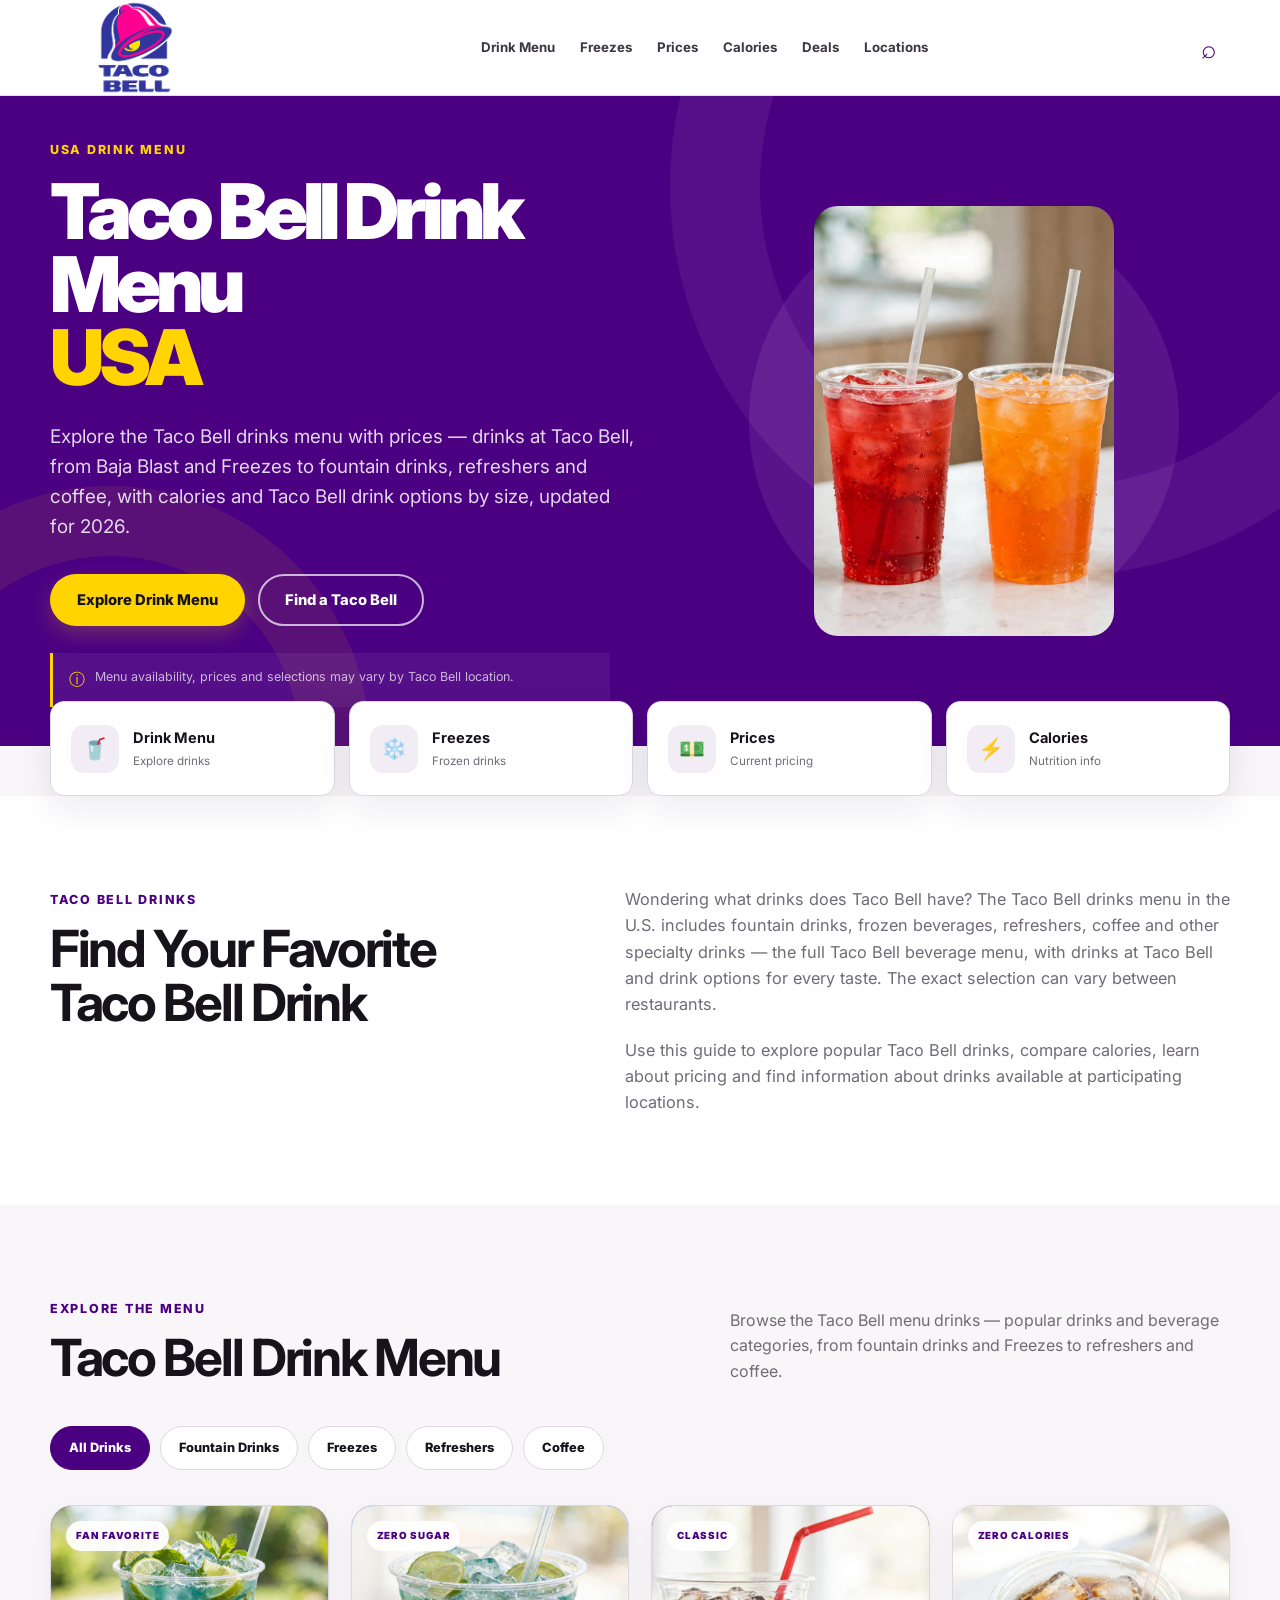
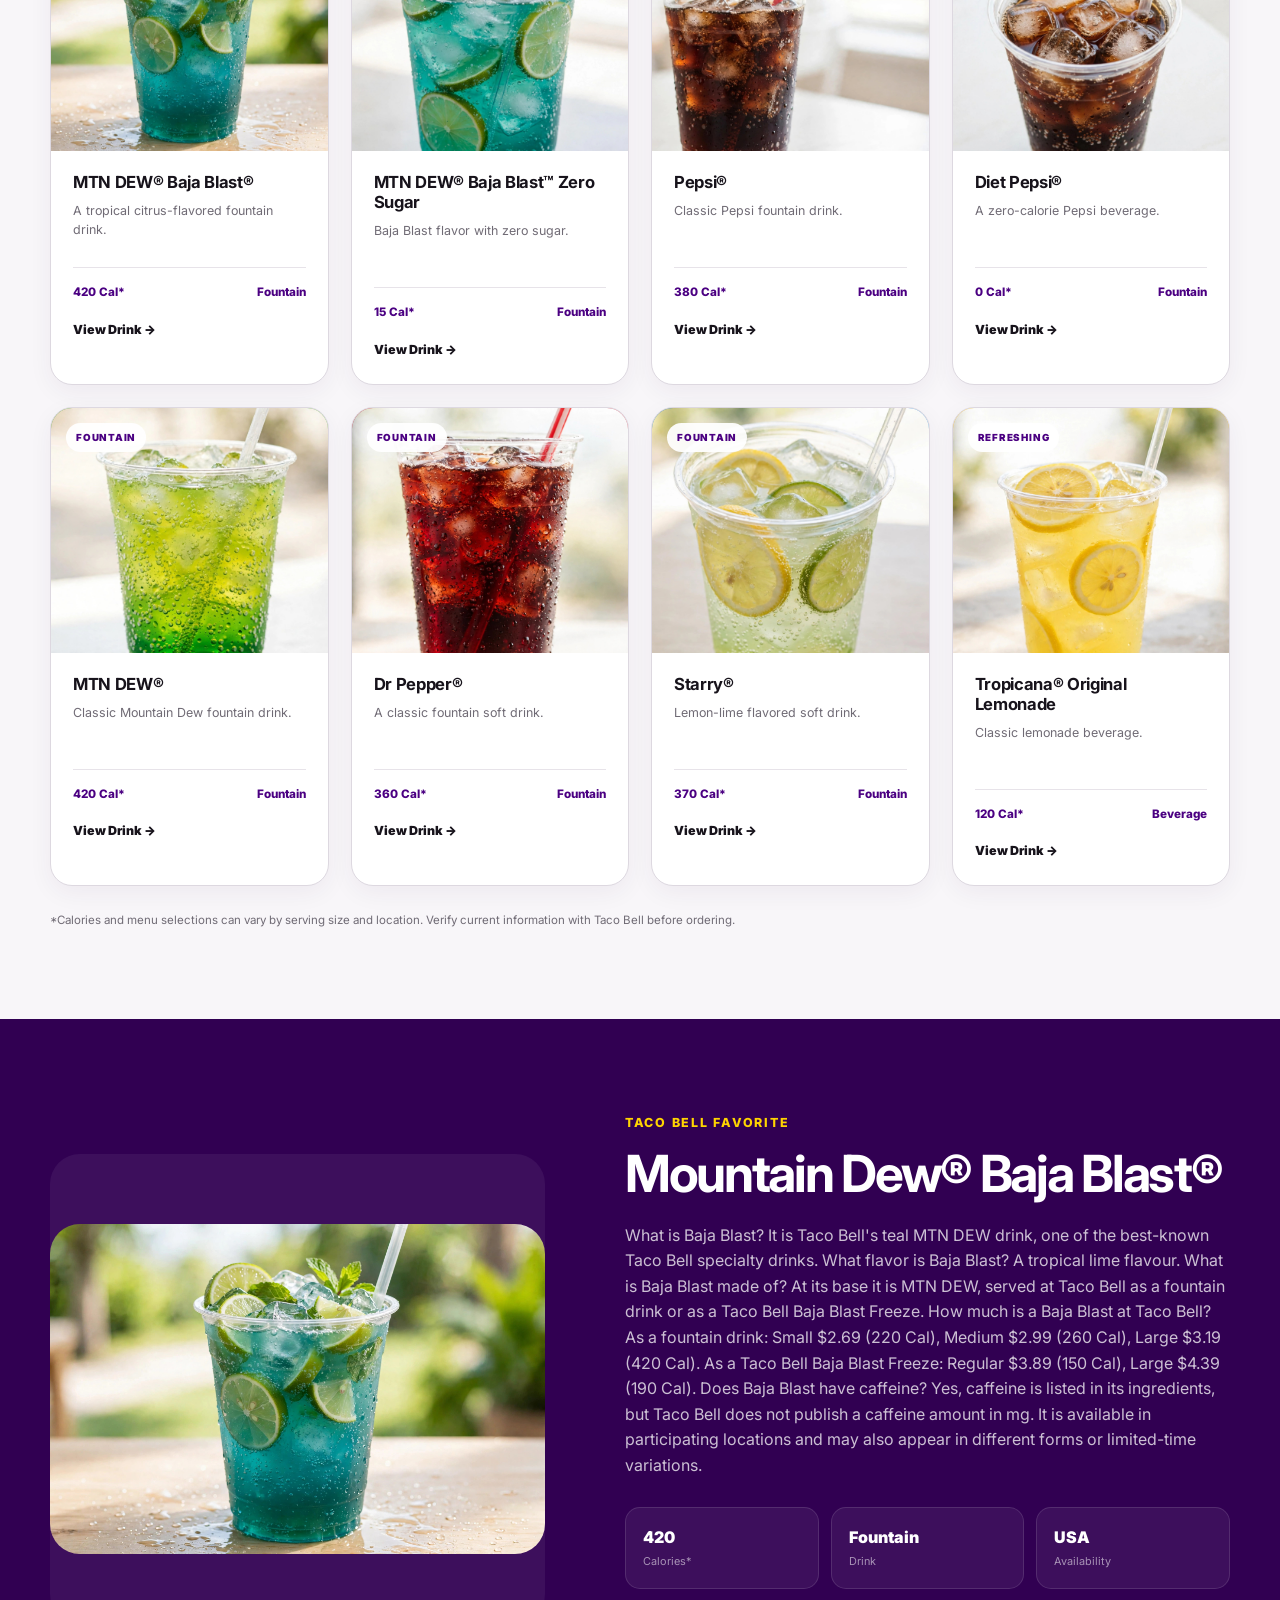
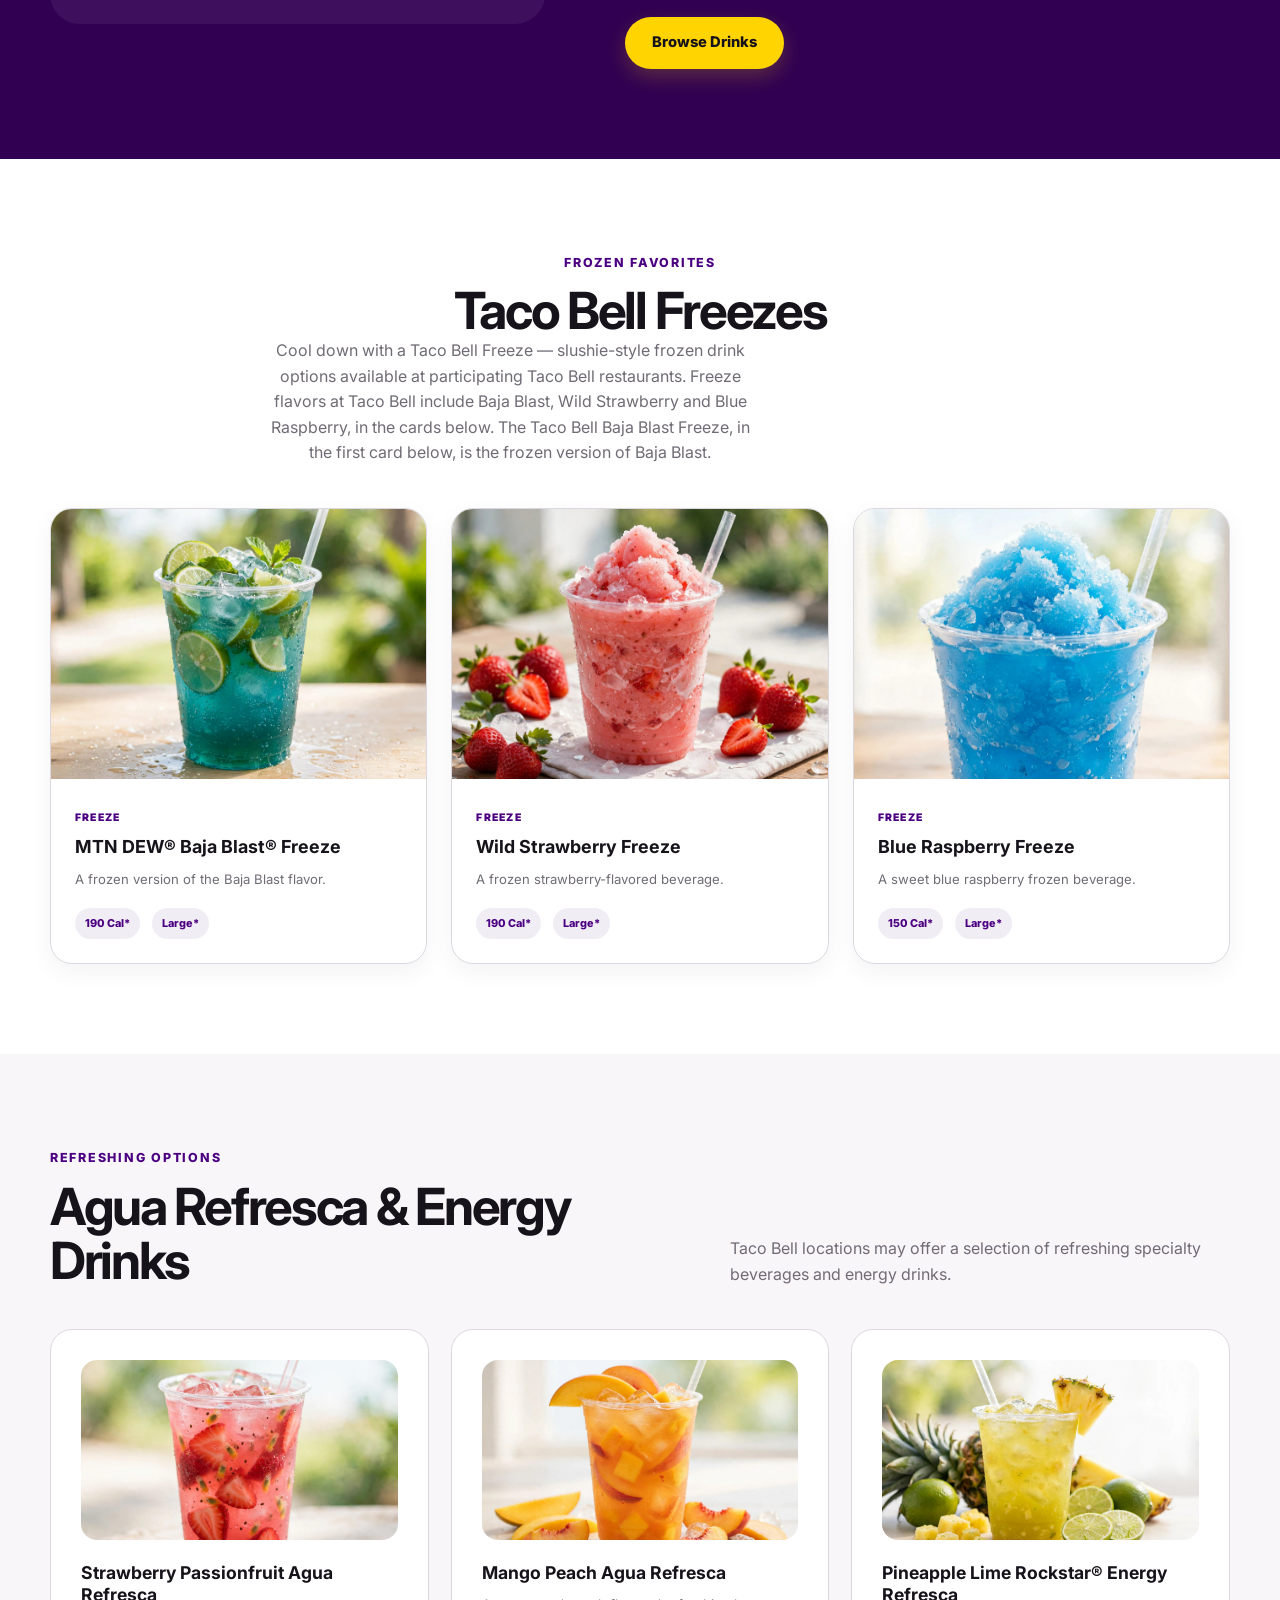
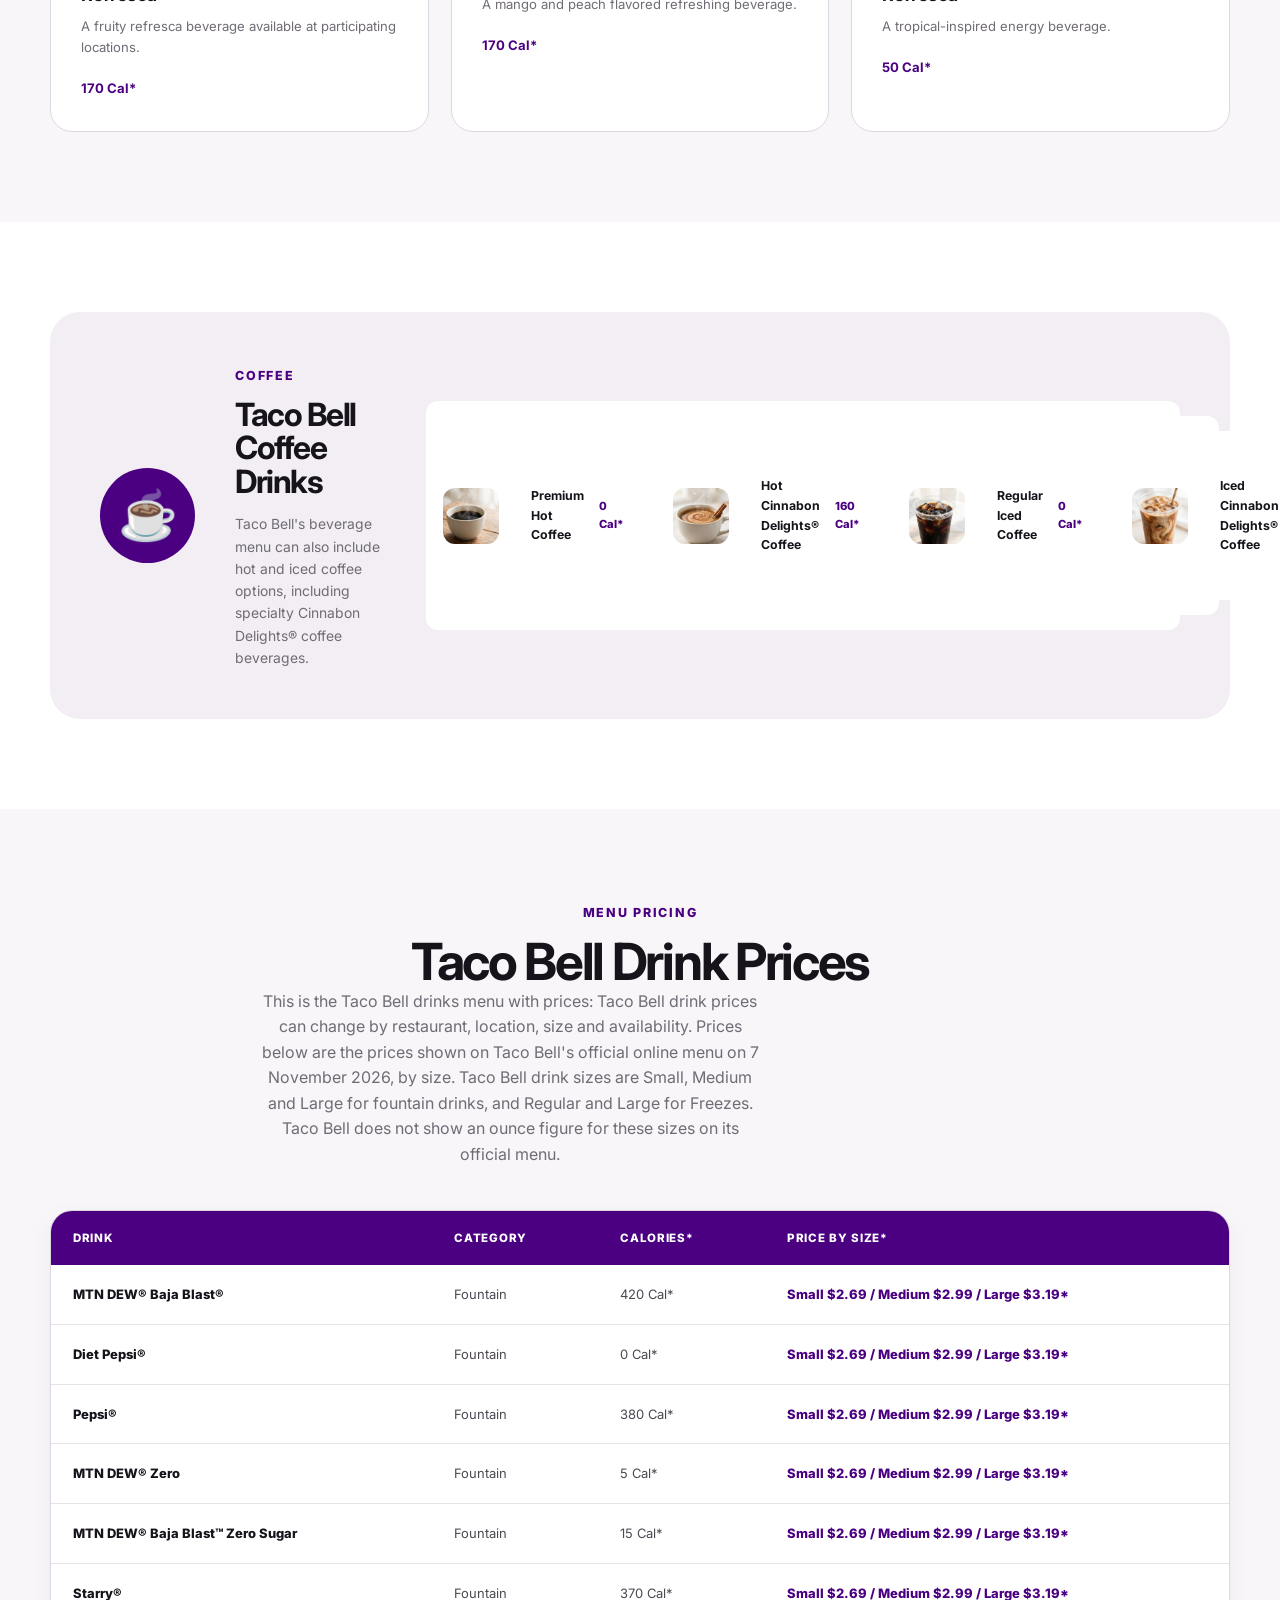
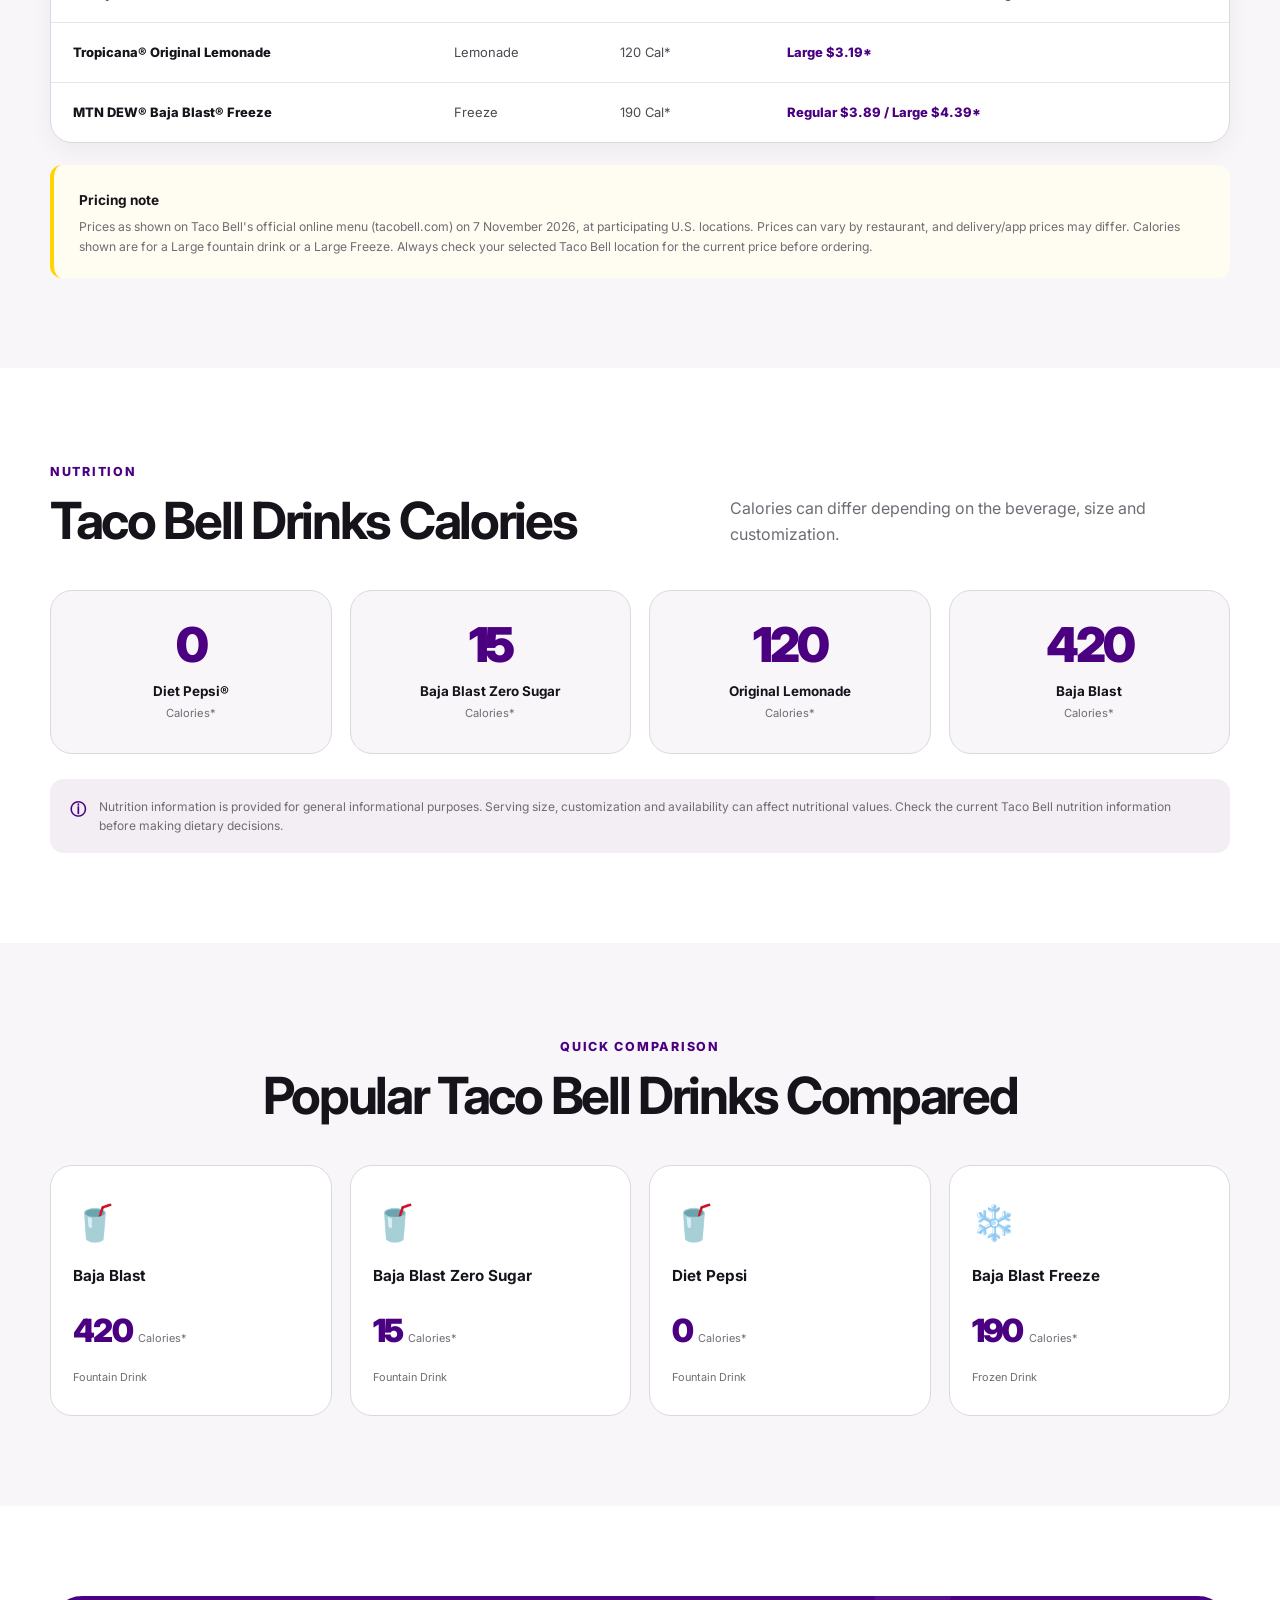
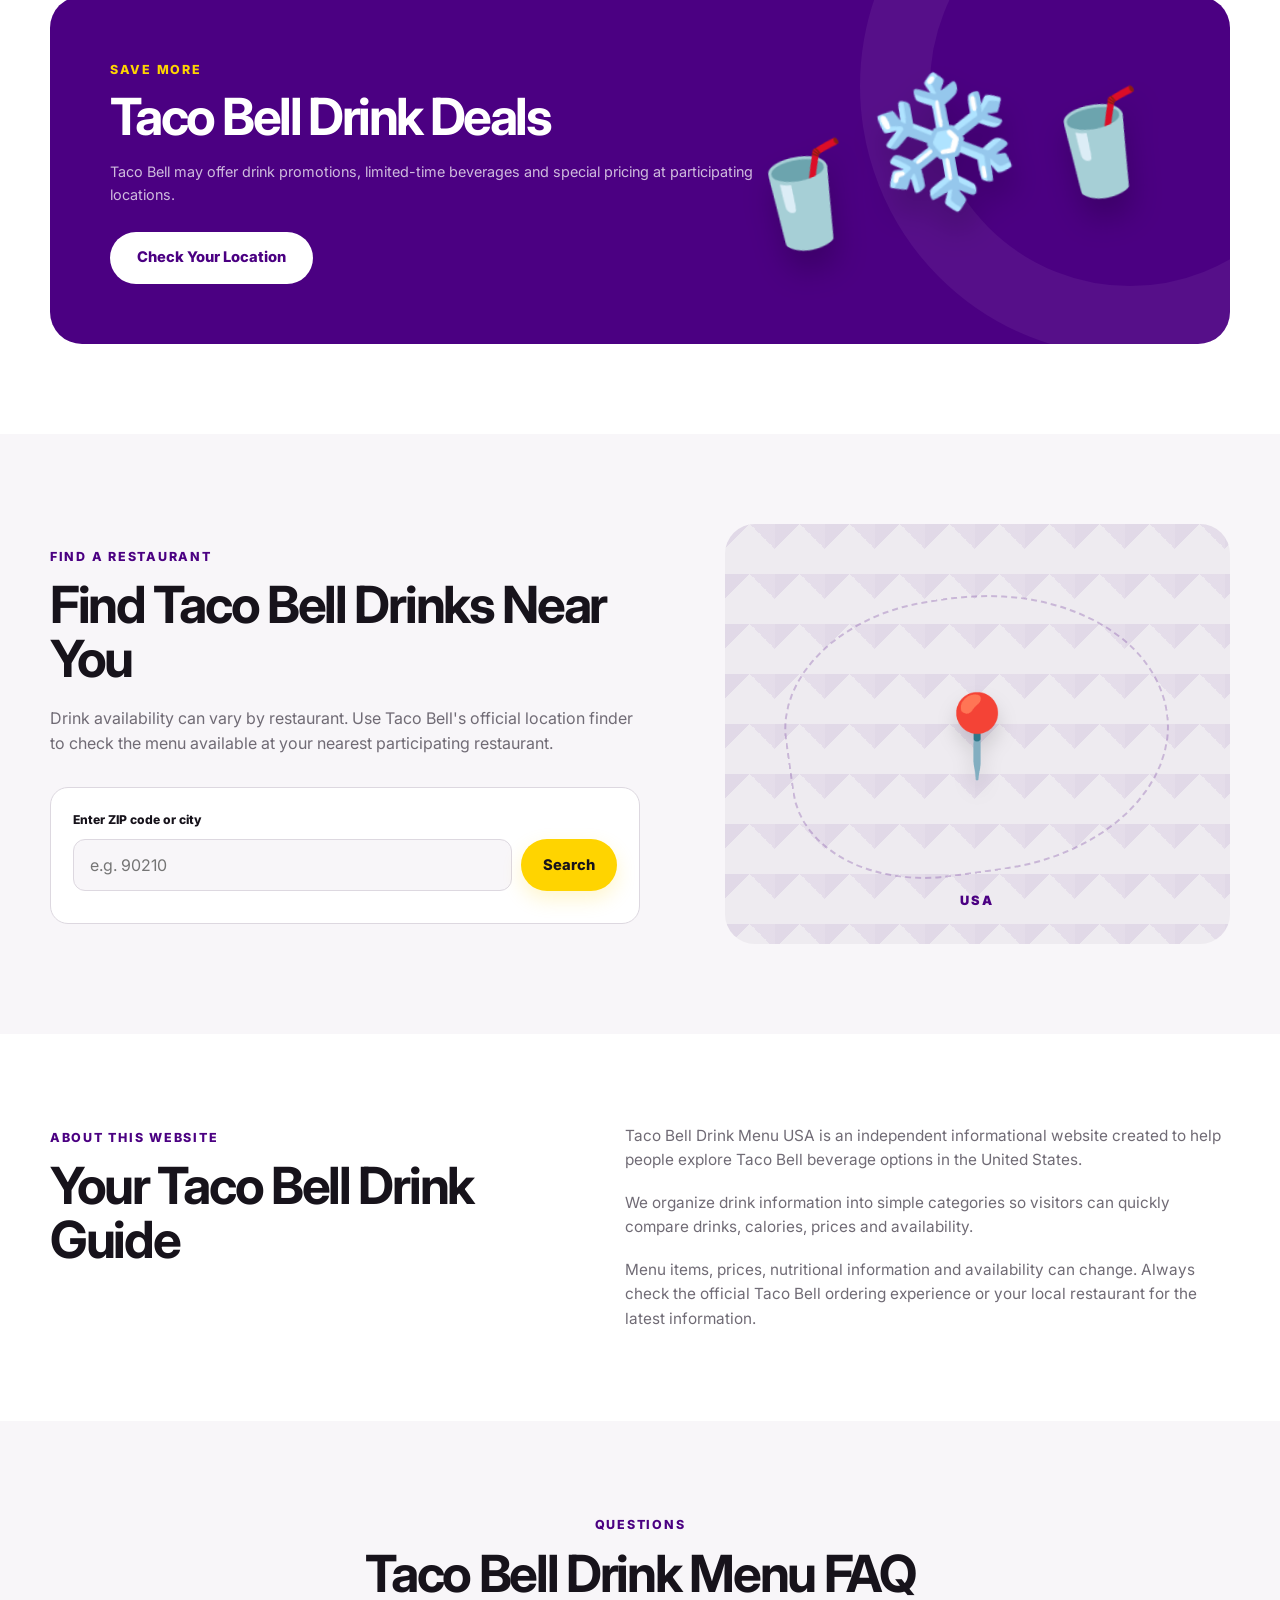
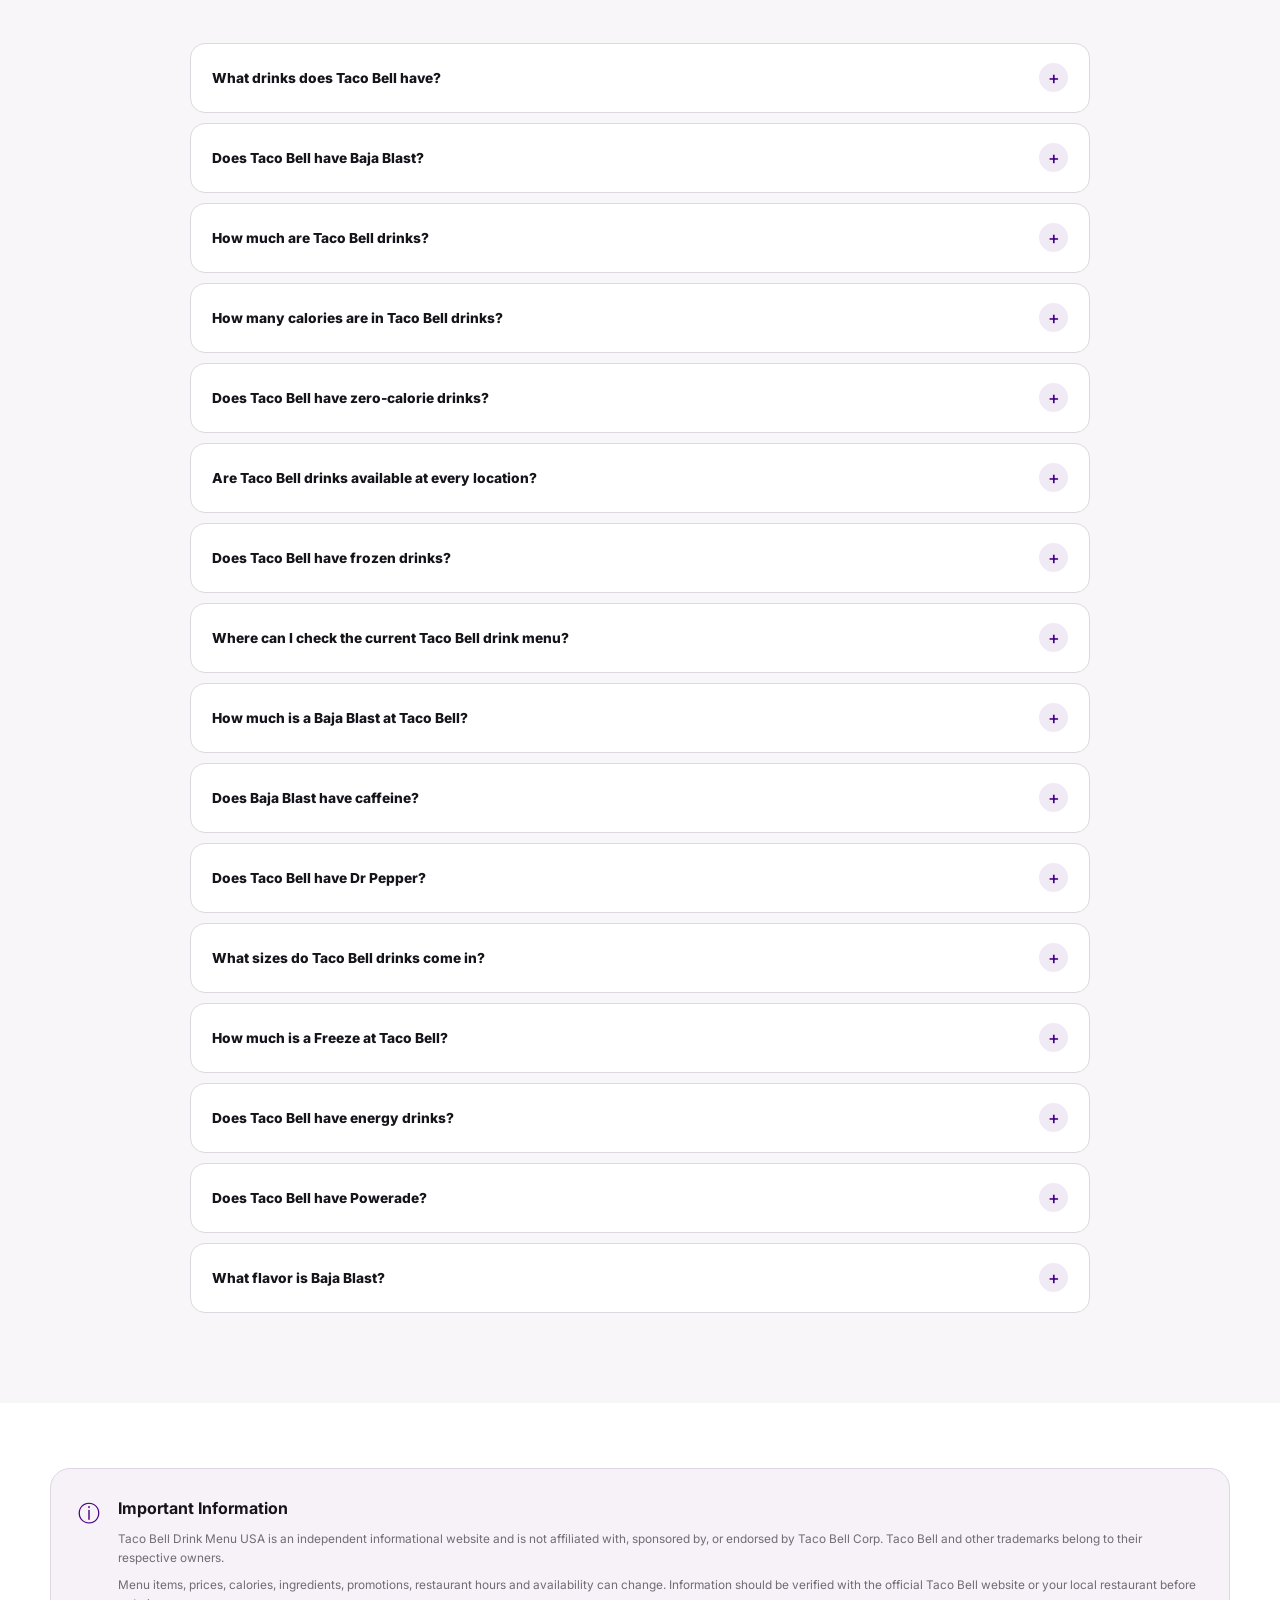
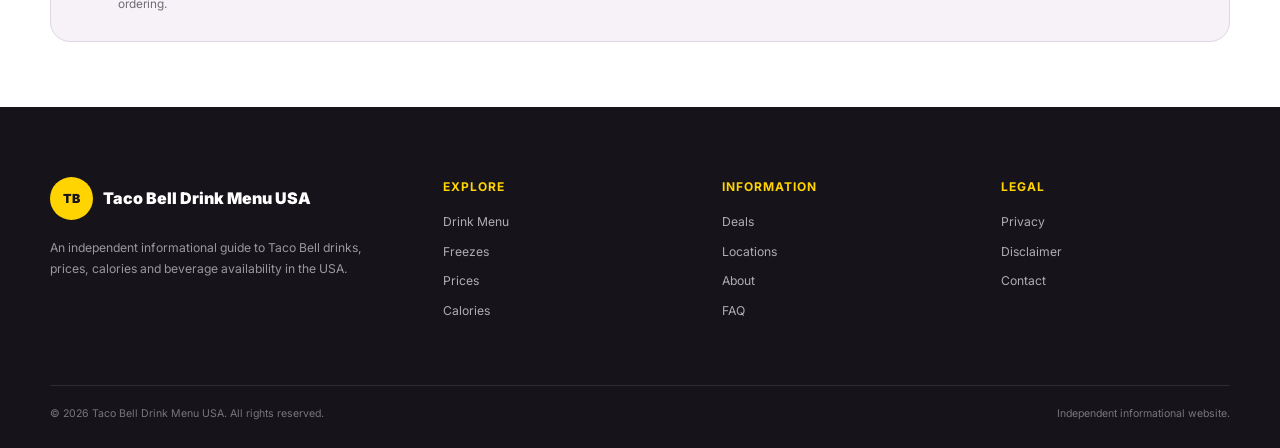
==== index.html @ 138759b8 "Add About, Contact, Privacy Policy and Disclaimer pages; fix footer links; update sitemap and llms.t" ====
<!DOCTYPE html>
<html lang="en-US">
<head>
    <meta charset="UTF-8">

    <meta name="viewport" content="width=device-width, initial-scale=1.0">
    <meta name="google-site-verification" content="F35rqbBVg6ENbyYrUl2NkJEeMcFJ85l4w1VI4RaCMEo" />
    <title>Taco Bell Drink Menu 2026 | Prices from $2.69, Baja Blast</title>

    <meta name="description" content="Taco Bell drinks menu for 2026 with prices: fountain drinks from $2.69, Freezes from $3.89, Baja Blast, coffee and calories by size.">

    <meta name="robots" content="index, follow">

    <link rel="canonical" href="https://www.tacobelldrinkmenu.site/">

    <meta name="theme-color" content="#4b0082">

    <!-- OPEN GRAPH -->

    <meta property="og:type" content="website">
    <meta property="og:title" content="Taco Bell Drink Menu 2026 | Prices from $2.69, Baja Blast">
    <meta property="og:description" content="Taco Bell drinks menu for 2026 with prices: fountain drinks from $2.69, Freezes from $3.89, Baja Blast, coffee and calories by size.">
    <meta property="og:url" content="https://www.tacobelldrinkmenu.site/">
    <meta property="og:image" content="https://www.tacobelldrinkmenu.site/assets/images/og-image.jpg">

    <!-- TWITTER -->

    <meta name="twitter:card" content="summary_large_image">
    <meta name="twitter:title" content="Taco Bell Drink Menu 2026 | Prices from $2.69, Baja Blast">
    <meta name="twitter:description" content="Taco Bell drinks menu for 2026 with prices: fountain drinks from $2.69, Freezes from $3.89, Baja Blast, coffee and calories by size.">
    <meta name="twitter:image" content="https://www.tacobelldrinkmenu.site/assets/images/og-image.jpg">

    <!-- FAVICON -->

    <link rel="icon" type="image/svg+xml" href="assets/favicon.svg">

    <link rel="apple-touch-icon" href="assets/apple-touch-icon.png">

    <!-- FONT -->

    <link rel="preconnect" href="https://fonts.googleapis.com">

    <link rel="preconnect" href="https://fonts.gstatic.com" crossorigin>

    <link href="https://fonts.googleapis.com/css2?family=Inter:wght@400;500;600;700;800;900&display=swap" rel="stylesheet">

    <!-- STYLESHEET -->

    <link rel="stylesheet" href="style.css">


    <!-- =========================================================
         WEBSITE STRUCTURED DATA
    ========================================================== -->

    <script type="application/ld+json">
    {
        "@context": "https://schema.org",
        "@type": "WebSite",
        "name": "Taco Bell Drink Menu USA",
        "url": "https://www.tacobelldrinkmenu.site/",
        "description": "Independent informational website covering the Taco Bell drinks menu with prices, Baja Blast, Freezes, calories and locations in the USA, updated for 2026.",
        "dateModified": "2026-11-07",
        "potentialAction": {
            "@type": "SearchAction",
            "target": "https://www.tacobelldrinkmenu.site/?search={search_term_string}",
            "query-input": "required name=search_term_string"
        }
    }
    </script>


    <script type="application/ld+json">
    {
        "@context": "https://schema.org",
        "@type": "Organization",
        "name": "Taco Bell Drink Menu USA",
        "url": "https://www.tacobelldrinkmenu.site/"
    }
    </script>


    <script type="application/ld+json">
{
    "@context": "https://schema.org",
    "@type": "FAQPage",
    "mainEntity": [
        {
            "@type": "Question",
            "name": "What drinks does Taco Bell have?",
            "acceptedAnswer": {
                "@type": "Answer",
                "text": "Taco Bell's U.S. beverage selection can include fountain drinks, Baja Blast varieties, freezes, refreshers, lemonade, coffee and other specialty beverages. The exact selection varies by location."
            }
        },
        {
            "@type": "Question",
            "name": "Does Taco Bell have Baja Blast?",
            "acceptedAnswer": {
                "@type": "Answer",
                "text": "Yes. MTN DEW® Baja Blast® is listed among Taco Bell's U.S. beverage offerings, although availability and specific versions can vary by location."
            }
        },
        {
            "@type": "Question",
            "name": "How much are Taco Bell drinks?",
            "acceptedAnswer": {
                "@type": "Answer",
                "text": "Taco Bell drink prices vary by restaurant, location, size and promotions. On Taco Bell's official online menu on 7 November 2026, fountain drinks are Small $2.69, Medium $2.99 and Large $3.19, and Freezes are Regular $3.89 and Large $4.39. Check the menu for your selected restaurant for the current price."
            }
        },
        {
            "@type": "Question",
            "name": "How many calories are in Taco Bell drinks?",
            "acceptedAnswer": {
                "@type": "Answer",
                "text": "Calories depend on the specific drink and serving size. For example, current Taco Bell listings show some zero-calorie beverages as well as higher-calorie fountain drinks and frozen beverages."
            }
        },
        {
            "@type": "Question",
            "name": "Does Taco Bell have zero-calorie drinks?",
            "acceptedAnswer": {
                "@type": "Answer",
                "text": "Yes. Taco Bell locations can offer zero-calorie options such as Diet Pepsi® and other low- or zero-calorie beverages."
            }
        },
        {
            "@type": "Question",
            "name": "Are Taco Bell drinks available at every location?",
            "acceptedAnswer": {
                "@type": "Answer",
                "text": "Not necessarily. Menu availability can vary by restaurant, region, season and current promotions. Check your local Taco Bell for the most accurate selection."
            }
        },
        {
            "@type": "Question",
            "name": "Does Taco Bell have frozen drinks?",
            "acceptedAnswer": {
                "@type": "Answer",
                "text": "Yes. Taco Bell offers frozen beverages, commonly called Freezes — slushie-style frozen drinks — with flavors and availability that can change over time."
            }
        },
        {
            "@type": "Question",
            "name": "Where can I check the current Taco Bell drink menu?",
            "acceptedAnswer": {
                "@type": "Answer",
                "text": "The best way to confirm current drinks, prices and availability is to select your Taco Bell restaurant through the official Taco Bell ordering experience."
            }
        },
        {
            "@type": "Question",
            "name": "How much is a Baja Blast at Taco Bell?",
            "acceptedAnswer": {
                "@type": "Answer",
                "text": "As a fountain drink, a Baja Blast is Small $2.69 (220 Cal), Medium $2.99 (260 Cal) or Large $3.19 (420 Cal). As a Freeze it is Regular $3.89 (150 Cal) or Large $4.39 (190 Cal), as shown on Taco Bell's official online menu on 7 November 2026."
            }
        },
        {
            "@type": "Question",
            "name": "Does Baja Blast have caffeine?",
            "acceptedAnswer": {
                "@type": "Answer",
                "text": "Yes. Caffeine is listed in Baja Blast's ingredients, but Taco Bell does not publish a caffeine amount in mg for it."
            }
        },
        {
            "@type": "Question",
            "name": "Does Taco Bell have Dr Pepper?",
            "acceptedAnswer": {
                "@type": "Answer",
                "text": "Dr Pepper is not listed on Taco Bell's online drinks menu today (7 November 2026), so availability varies by restaurant. Check your local Taco Bell before ordering."
            }
        },
        {
            "@type": "Question",
            "name": "What sizes do Taco Bell drinks come in?",
            "acceptedAnswer": {
                "@type": "Answer",
                "text": "Fountain drinks come in Small, Medium and Large. Freezes come in Regular and Large. Agua Refresca, Dream Refresca and Energy drinks are Medium, and coffee is Regular. Taco Bell does not show an ounce figure for these sizes on its official online menu."
            }
        },
        {
            "@type": "Question",
            "name": "How much is a Freeze at Taco Bell?",
            "acceptedAnswer": {
                "@type": "Answer",
                "text": "A Freeze is Regular $3.89 or Large $4.39, as shown on Taco Bell's official online menu on 7 November 2026. For example, the Baja Blast Freeze and the Wild Strawberry Freeze are both Regular $3.89 (150 Cal) and Large $4.39 (190 Cal)."
            }
        },
        {
            "@type": "Question",
            "name": "Does Taco Bell have energy drinks?",
            "acceptedAnswer": {
                "@type": "Answer",
                "text": "Yes. Taco Bell lists two Energy drinks on its online menu: Pineapple Citrus Energy and Strawberry Tropics Energy. Both are Medium only, $4.49 and 50 calories, as shown on 7 November 2026."
            }
        },
        {
            "@type": "Question",
            "name": "Does Taco Bell have Powerade?",
            "acceptedAnswer": {
                "@type": "Answer",
                "text": "Powerade is not listed on Taco Bell's online drinks menu (7 November 2026). The sports drink listed there is G2 Gatorade Fruit Punch, Large $3.19. Availability varies by restaurant."
            }
        },
        {
            "@type": "Question",
            "name": "What flavor is Baja Blast?",
            "acceptedAnswer": {
                "@type": "Answer",
                "text": "A tropical lime flavour. At its base it is MTN DEW, served at Taco Bell as a fountain drink or as a Taco Bell Baja Blast Freeze."
            }
        }
    ]
}
    </script>

</head>


<body>


<!-- =========================================================
     HEADER / NAVIGATION
========================================================== -->

<header class="site-header" id="top">

    <div class="container header-inner">

        <a href="index.html" class="site-logo">
    <img src="logo.png" alt="Taco Bell Drink Menu" class="logo-image">
</a>


        <nav class="desktop-nav" aria-label="Main navigation">

            <a href="#menu">Drink Menu</a>

            <a href="#freezes">Freezes</a>

            <a href="#prices">Prices</a>

            <a href="#calories">Calories</a>

            <a href="#deals">Deals</a>

            <a href="#locations">Locations</a>

        </nav>


        <div class="header-actions">

            <button class="search-toggle" id="searchToggle" aria-label="Open search">
                <span>⌕</span>
            </button>

            <button class="mobile-menu-toggle" id="mobileMenuToggle" aria-label="Open menu">
                <span></span>
                <span></span>
                <span></span>
            </button>

        </div>

    </div>


    <div class="mobile-nav" id="mobileNav">

        <a href="#menu">Drink Menu</a>

        <a href="#freezes">Freezes</a>

        <a href="#prices">Prices</a>

        <a href="#calories">Calories</a>

        <a href="#deals">Deals</a>

        <a href="#locations">Locations</a>

        <a href="#faq">FAQ</a>

    </div>

</header>



<!-- =========================================================
     SEARCH OVERLAY
========================================================== -->

<div class="search-overlay" id="searchOverlay">

    <div class="search-box">

        <button class="close-search" id="closeSearch" aria-label="Close search">
            ×
        </button>

        <span class="search-label">SEARCH TACO BELL DRINKS</span>

        <input
            type="search"
            id="drinkSearch"
            placeholder="Search Baja Blast, Pepsi, Freeze..."
            autocomplete="off"
        >

        <p>Search the drink menu by name or category.</p>

    </div>

</div>



<!-- =========================================================
     MAIN CONTENT
========================================================== -->

<main>


<!-- =========================================================
     PAGE SECTION — HERO
========================================================== -->

<section class="hero" id="home">

    <div class="container hero-grid">

        <div class="hero-content">

            <span class="eyebrow">
                USA DRINK MENU
            </span>

            <h1>
                Taco Bell Drink Menu
                <span>USA</span>
            </h1>

            <p class="hero-description">
                Explore the Taco Bell drinks menu with prices — drinks at Taco Bell, from Baja Blast and Freezes to fountain drinks, refreshers and coffee, with calories and Taco Bell drink options by size, updated for 2026.
            </p>


            <div class="hero-buttons">

                <a href="#menu" class="btn btn-primary">
                    Explore Drink Menu
                </a>

                <a href="#locations" class="btn btn-secondary">
                    Find a Taco Bell
                </a>

            </div>


            <div class="hero-note">

                <span class="note-icon">ⓘ</span>

                <p>
                    Menu availability, prices and selections may vary by
                    Taco Bell location.
                </p>

            </div>

        </div>


        <div class="hero-visual">

            <div class="hero-glow"></div>

            <div class="hero-drink-card">
                <img src="assets/images/hero-drinks.jpg" alt="Taco Bell fountain drinks in cups - teal, red, orange and cola" class="hero-photo" loading="eager">

            </div>

        </div>

    </div>

</section>



<!-- =========================================================
     PAGE SECTION — QUICK INFORMATION
========================================================== -->

<section class="quick-info">

    <div class="container quick-grid">

        <a href="#menu" class="quick-card">

            <span class="quick-icon">🥤</span>

            <div>
                <strong>Drink Menu</strong>
                <small>Explore drinks</small>
            </div>

        </a>


        <a href="#freezes" class="quick-card">

            <span class="quick-icon">❄️</span>

            <div>
                <strong>Freezes</strong>
                <small>Frozen drinks</small>
            </div>

        </a>


        <a href="#prices" class="quick-card">

            <span class="quick-icon">💵</span>

            <div>
                <strong>Prices</strong>
                <small>Current pricing</small>
            </div>

        </a>


        <a href="#calories" class="quick-card">

            <span class="quick-icon">⚡</span>

            <div>
                <strong>Calories</strong>
                <small>Nutrition info</small>
            </div>

        </a>

    </div>

</section>



<!-- =========================================================
     PAGE SECTION — INTRODUCTION
========================================================== -->

<section class="intro-section section">

    <div class="container intro-grid">

        <div>

            <span class="section-label">
                TACO BELL DRINKS
            </span>

            <h2>
                Find Your Favorite Taco Bell Drink
            </h2>

        </div>


        <div>

            <p>
                Wondering what drinks does Taco Bell have? The Taco Bell drinks menu in the U.S. includes fountain drinks,
                frozen beverages, refreshers, coffee and other specialty drinks — the full Taco Bell beverage menu,
                with drinks at Taco Bell and drink options for every taste. The exact selection can vary between restaurants.
            </p>

            <p>
                Use this guide to explore popular Taco Bell drinks,
                compare calories, learn about pricing and find information
                about drinks available at participating locations.
            </p>

        </div>

    </div>

</section>



<!-- =========================================================
     PAGE SECTION — DRINK MENU
========================================================== -->

<section class="menu-section section" id="menu">

    <div class="container">

        <div class="section-heading">

            <div>

                <span class="section-label">
                    EXPLORE THE MENU
                </span>

                <h2>
                    Taco Bell Drink Menu
                </h2>

            </div>

            <p>
                Browse the Taco Bell menu drinks — popular drinks and beverage categories, from fountain drinks and Freezes to refreshers and coffee.
            </p>

        </div>


        <!-- MENU FILTERS -->

        <div class="menu-filters">

            <button class="filter-btn active" data-filter="all">
                All Drinks
            </button>

            <button class="filter-btn" data-filter="fountain">
                Fountain Drinks
            </button>

            <button class="filter-btn" data-filter="freeze">
                Freezes
            </button>

            <button class="filter-btn" data-filter="refreshers">
                Refreshers
            </button>

            <button class="filter-btn" data-filter="coffee">
                Coffee
            </button>

        </div>


        <!-- DRINK GRID -->

        <div class="drink-grid" id="drinkGrid">


            <!-- DRINK CARD — BAJA BLAST -->

            <article class="drink-card" data-category="fountain">

                <div class="drink-image drink-image-purple">

                    <span class="drink-category">
                        FAN FAVORITE
                    </span>

                    <img src="assets/images/baja-blast.jpg" alt="MTN DEW Baja Blast fountain drink - teal tropical citrus soda" class="drink-photo" loading="lazy">

                </div>

                <div class="drink-content">

                    <h3>
                        MTN DEW® Baja Blast®
                    </h3>

                    <p>
                        A tropical citrus-flavored fountain drink.
                    </p>

                    <div class="drink-meta">

                        <span>
                            420 Cal*
                        </span>

                        <span>
                            Fountain
                        </span>

                    </div>

                    <a href="#baja-blast" class="card-link">
                        View Drink →
                    </a>

                </div>

            </article>



            <!-- DRINK CARD — BAJA BLAST ZERO -->

            <article class="drink-card" data-category="fountain">

                <div class="drink-image drink-image-blue">

                    <span class="drink-category">
                        ZERO SUGAR
                    </span>

                    <img src="assets/images/baja-zero-drink.jpg" alt="MTN DEW Baja Blast Zero Sugar fountain drink - teal soda with lime" class="drink-photo" loading="lazy">

                </div>

                <div class="drink-content">

                    <h3>
                        MTN DEW® Baja Blast™ Zero Sugar
                    </h3>

                    <p>
                        Baja Blast flavor with zero sugar.
                    </p>

                    <div class="drink-meta">

                        <span>
                            15 Cal*
                        </span>

                        <span>
                            Fountain
                        </span>

                    </div>

                    <a href="#baja-zero" class="card-link">
                        View Drink →
                    </a>

                </div>

            </article>



            <!-- DRINK CARD — PEPSI -->

            <article class="drink-card" data-category="fountain">

                <div class="drink-image drink-image-dark">

                    <span class="drink-category">
                        CLASSIC
                    </span>

                    <img src="assets/images/pepsi-drink.jpg" alt="Pepsi fountain drink - dark cola with ice" class="drink-photo" loading="lazy">

                </div>

                <div class="drink-content">

                    <h3>
                        Pepsi®
                    </h3>

                    <p>
                        Classic Pepsi fountain drink.
                    </p>

                    <div class="drink-meta">

                        <span>
                            380 Cal*
                        </span>

                        <span>
                            Fountain
                        </span>

                    </div>

                    <a href="#pepsi" class="card-link">
                        View Drink →
                    </a>

                </div>

            </article>



            <!-- DRINK CARD — DIET PEPSI -->

            <article class="drink-card" data-category="fountain">

                <div class="drink-image drink-image-light">

                    <span class="drink-category">
                        ZERO CALORIES
                    </span>

                    <img src="assets/images/diet-pepsi-drink.jpg" alt="Diet Pepsi fountain drink - zero calorie cola with ice" class="drink-photo" loading="lazy">

                </div>

                <div class="drink-content">

                    <h3>
                        Diet Pepsi®
                    </h3>

                    <p>
                        A zero-calorie Pepsi beverage.
                    </p>

                    <div class="drink-meta">

                        <span>
                            0 Cal*
                        </span>

                        <span>
                            Fountain
                        </span>

                    </div>

                    <a href="#diet-pepsi" class="card-link">
                        View Drink →
                    </a>

                </div>

            </article>



            <!-- DRINK CARD — MTN DEW -->

            <article class="drink-card" data-category="fountain">

                <div class="drink-image drink-image-green">

                    <span class="drink-category">
                        FOUNTAIN
                    </span>

                    <img src="assets/images/mtn-dew-drink.jpg" alt="MTN DEW fountain drink - bright green citrus soda" class="drink-photo" loading="lazy">

                </div>

                <div class="drink-content">

                    <h3>
                        MTN DEW®
                    </h3>

                    <p>
                        Classic Mountain Dew fountain drink.
                    </p>

                    <div class="drink-meta">

                        <span>
                            420 Cal*
                        </span>

                        <span>
                            Fountain
                        </span>

                    </div>

                    <a href="#mtn-dew" class="card-link">
                        View Drink →
                    </a>

                </div>

            </article>



            <!-- DRINK CARD — DR PEPPER -->

            <article class="drink-card" data-category="fountain">

                <div class="drink-image drink-image-red">

                    <span class="drink-category">
                        FOUNTAIN
                    </span>

                    <img src="assets/images/dr-pepper-drink.jpg" alt="Dr Pepper fountain drink - dark cherry cola with ice" class="drink-photo" loading="lazy">

                </div>

                <div class="drink-content">

                    <h3>
                        Dr Pepper®
                    </h3>

                    <p>
                        A classic fountain soft drink.
                    </p>

                    <div class="drink-meta">

                        <span>
                            360 Cal*
                        </span>

                        <span>
                            Fountain
                        </span>

                    </div>

                    <a href="#dr-pepper" class="card-link">
                        View Drink →
                    </a>

                </div>

            </article>



            <!-- DRINK CARD — STARry -->

            <article class="drink-card" data-category="fountain">

                <div class="drink-image drink-image-blue">

                    <span class="drink-category">
                        FOUNTAIN
                    </span>

                    <img src="assets/images/starry-drink.jpg" alt="Starry fountain drink - clear lemon-lime soda with ice" class="drink-photo" loading="lazy">

                </div>

                <div class="drink-content">

                    <h3>
                        Starry®
                    </h3>

                    <p>
                        Lemon-lime flavored soft drink.
                    </p>

                    <div class="drink-meta">

                        <span>
                            370 Cal*
                        </span>

                        <span>
                            Fountain
                        </span>

                    </div>

                    <a href="#starry" class="card-link">
                        View Drink →
                    </a>

                </div>

            </article>



            <!-- DRINK CARD — LEMONADE -->

            <article class="drink-card" data-category="fountain">

                <div class="drink-image drink-image-yellow">

                    <span class="drink-category">
                        REFRESHING
                    </span>

                    <img src="assets/images/lemonade-drink.jpg" alt="Tropicana Original Lemonade - yellow lemonade with lemon slices" class="drink-photo" loading="lazy">

                </div>

                <div class="drink-content">

                    <h3>
                        Tropicana® Original Lemonade
                    </h3>

                    <p>
                        Classic lemonade beverage.
                    </p>

                    <div class="drink-meta">

                        <span>
                            120 Cal*
                        </span>

                        <span>
                            Beverage
                        </span>

                    </div>

                    <a href="#lemonade" class="card-link">
                        View Drink →
                    </a>

                </div>

            </article>

        </div>


        <p class="data-note">
            *Calories and menu selections can vary by serving size and
            location. Verify current information with Taco Bell before ordering.
        </p>

    </div>

</section>



<!-- =========================================================
     PAGE SECTION — BAJA BLAST
========================================================== -->

<section class="featured-section section" id="baja-blast">

    <div class="container featured-grid">

        <div class="featured-visual">

            <img src="assets/images/baja-blast.jpg" alt="Teal Baja Blast fountain drink with lime and ice" class="featured-photo" loading="lazy">

        </div>


        <div class="featured-content">

            <span class="section-label">
                TACO BELL FAVORITE
            </span>

            <h2>
                Mountain Dew® Baja Blast®
            </h2>

            <p>
                What is Baja Blast? It is Taco Bell's teal MTN DEW drink, one of the best-known Taco Bell specialty drinks.
                What flavor is Baja Blast? A tropical lime flavour. What is Baja Blast made of? At its base it is MTN DEW, served at Taco Bell as a fountain drink or as a Taco Bell Baja Blast Freeze.
                How much is a Baja Blast at Taco Bell? As a fountain drink: Small $2.69 (220 Cal), Medium $2.99 (260 Cal), Large $3.19 (420 Cal). As a Taco Bell Baja Blast Freeze: Regular $3.89 (150 Cal), Large $4.39 (190 Cal). Does Baja Blast have caffeine? Yes, caffeine is listed in its ingredients, but Taco Bell does not publish a caffeine amount in mg.
                It is available in participating locations and may also appear in different forms or
                limited-time variations.
            </p>


            <div class="nutrition-badges">

                <div>
                    <strong>420</strong>
                    <span>Calories*</span>
                </div>

                <div>
                    <strong>Fountain</strong>
                    <span>Drink</span>
                </div>

                <div>
                    <strong>USA</strong>
                    <span>Availability</span>
                </div>

            </div>


            <a href="#menu" class="btn btn-primary">
                Browse Drinks
            </a>

        </div>

    </div>

</section>



<!-- =========================================================
     PAGE SECTION — FREEZES
========================================================== -->

<section class="freezes-section section" id="freezes">

    <div class="container">

        <div class="section-heading centered">

            <span class="section-label">
                FROZEN FAVORITES
            </span>

            <h2>
                Taco Bell Freezes
            </h2>

            <p>
                Cool down with a Taco Bell Freeze — slushie-style frozen drink options available at
                participating Taco Bell restaurants. Freeze flavors at Taco Bell include Baja Blast, Wild Strawberry and Blue Raspberry, in the cards below.
                The Taco Bell Baja Blast Freeze, in the first card below, is the frozen version of Baja Blast.
            </p>

        </div>


        <div class="freeze-grid">


            <!-- FREEZE CARD -->

            <article class="freeze-card">

                <div class="freeze-visual freeze-purple">
                    <img src="assets/images/baja-blast.jpg" alt="Baja Blast Freeze - teal frozen drink" class="freeze-photo" loading="lazy">
                </div>

                <div class="freeze-body">

                    <span class="mini-label">
                        FREEZE
                    </span>

                    <h3>
                        MTN DEW® Baja Blast® Freeze
                    </h3>

                    <p>
                        A frozen version of the Baja Blast flavor.
                    </p>

                    <div class="freeze-info">

                        <span>
                            190 Cal*
                        </span>

                        <span>
                            Large*
                        </span>

                    </div>

                </div>

            </article>



            <!-- FREEZE CARD -->

            <article class="freeze-card">

                <div class="freeze-visual freeze-pink">
                    <img src="assets/images/strawberry-freeze.jpg" alt="Wild Strawberry Freeze - pink frozen strawberry drink" class="freeze-photo" loading="lazy">
                </div>

                <div class="freeze-body">

                    <span class="mini-label">
                        FREEZE
                    </span>

                    <h3>
                        Wild Strawberry Freeze
                    </h3>

                    <p>
                        A frozen strawberry-flavored beverage.
                    </p>

                    <div class="freeze-info">

                        <span>
                            190 Cal*
                        </span>

                        <span>
                            Large*
                        </span>

                    </div>

                </div>

            </article>



            <!-- FREEZE CARD -->

            <article class="freeze-card">

                <div class="freeze-visual freeze-blue">
                    <img src="assets/images/blue-raspberry-freeze.jpg" alt="Blue Raspberry Freeze - blue frozen drink" class="freeze-photo" loading="lazy">
                </div>

                <div class="freeze-body">

                    <span class="mini-label">
                        FREEZE
                    </span>

                    <h3>
                        Blue Raspberry Freeze
                    </h3>

                    <p>
                        A sweet blue raspberry frozen beverage.
                    </p>

                    <div class="freeze-info">

                        <span>
                            150 Cal*
                        </span>

                        <span>
                            Large*
                        </span>

                    </div>

                </div>

            </article>

        </div>

    </div>

</section>



<!-- =========================================================
     PAGE SECTION — REFRESHERS
========================================================== -->

<section class="refreshers-section section" id="refreshers">

    <div class="container">

        <div class="section-heading">

            <div>

                <span class="section-label">
                    REFRESHING OPTIONS
                </span>

                <h2>
                    Agua Refresca & Energy Drinks
                </h2>

            </div>

            <p>
                Taco Bell locations may offer a selection of refreshing
                specialty beverages and energy drinks.
            </p>

        </div>


        <div class="refresh-grid">


            <article class="refresh-card">

                <img src="assets/images/strawberry-refresca.jpg" alt="Strawberry Passionfruit Agua Refresca - pink fruity iced drink" class="refresh-photo" loading="lazy">

                <h3>
                    Strawberry Passionfruit Agua Refresca
                </h3>

                <p>
                    A fruity refresca beverage available at participating locations.
                </p>

                <strong>
                    170 Cal*
                </strong>

            </article>


            <article class="refresh-card">

                <img src="assets/images/mango-peach-refresca.jpg" alt="Mango Peach Agua Refresca - orange fruity iced drink" class="refresh-photo" loading="lazy">

                <h3>
                    Mango Peach Agua Refresca
                </h3>

                <p>
                    A mango and peach flavored refreshing beverage.
                </p>

                <strong>
                    170 Cal*
                </strong>

            </article>


            <article class="refresh-card">

                <img src="assets/images/pineapple-lime-refresca.jpg" alt="Pineapple Lime Energy Refresca - yellow-green tropical iced drink" class="refresh-photo" loading="lazy">

                <h3>
                    Pineapple Lime Rockstar® Energy Refresca
                </h3>

                <p>
                    A tropical-inspired energy beverage.
                </p>

                <strong>
                    50 Cal*
                </strong>

            </article>

        </div>

    </div>

</section>



<!-- =========================================================
     PAGE SECTION — COFFEE
========================================================== -->

<section class="coffee-section section" id="coffee">

    <div class="container">

        <div class="coffee-box">

            <div class="coffee-icon">
                ☕
            </div>

            <div>

                <span class="section-label">
                    COFFEE
                </span>

                <h2>
                    Taco Bell Coffee Drinks
                </h2>

                <p>
                    Taco Bell's beverage menu can also include hot and
                    iced coffee options, including specialty Cinnabon
                    Delights® coffee beverages.
                </p>

            </div>


            <div class="coffee-list">

                <div class="coffee-item">
                    <img src="assets/images/hot-coffee-drink.jpg" alt="Premium Hot Coffee - hot black coffee with steam" class="coffee-photo" loading="lazy">
                    <div>
                    <strong>
                        Premium Hot Coffee
                    </strong>

                    <span>
                        0 Cal*
                    </span>
                </div>

                <div class="coffee-item">
                    <img src="assets/images/hot-cinnabon-coffee.jpg" alt="Hot Cinnabon Delights Coffee - hot cinnamon coffee with steam" class="coffee-photo" loading="lazy">
                    <div>
                    <strong>
                        Hot Cinnabon Delights® Coffee
                    </strong>

                    <span>
                        160 Cal*
                    </span>
                </div>

                <div class="coffee-item">
                    <img src="assets/images/iced-coffee-drink.jpg" alt="Regular Iced Coffee - iced black coffee with ice" class="coffee-photo" loading="lazy">
                    <div>
                    <strong>
                        Regular Iced Coffee
                    </strong>

                    <span>
                        0 Cal*
                    </span>
                </div>

                <div class="coffee-item">
                    <img src="assets/images/iced-cinnabon-coffee.jpg" alt="Iced Cinnabon Delights Coffee - iced cinnamon coffee with ice" class="coffee-photo" loading="lazy">
                    <div>
                    <strong>
                        Iced Cinnabon Delights® Coffee
                    </strong>

                    <span>
                        160 Cal*
                    </span>
                </div>

            </div>

        </div>

    </div>

</section>



<!-- =========================================================
     PAGE SECTION — PRICES
========================================================== -->

<section class="prices-section section" id="prices">

    <div class="container">

        <div class="section-heading centered">

            <span class="section-label">
                MENU PRICING
            </span>

            <h2>
                Taco Bell Drink Prices
            </h2>

            <p>
                This is the Taco Bell drinks menu with prices: Taco Bell drink prices can change by restaurant,
                location, size and availability. Prices below are the
                prices shown on Taco Bell's official online menu on
                7 November 2026, by size. Taco Bell drink sizes are
                Small, Medium and Large for fountain drinks, and
                Regular and Large for Freezes. Taco Bell does not show
                an ounce figure for these sizes on its official menu.
            </p>

        </div>


        <div class="price-table-wrapper">

            <table class="price-table">

                <thead>

                    <tr>
                        <th>Drink</th>
                        <th>Category</th>
                        <th>Calories*</th>
                        <th>Price by size*</th>
                    </tr>

                </thead>

                <tbody>

                    <tr>
                        <td>MTN DEW® Baja Blast®</td>
                        <td>Fountain</td>
                        <td>420 Cal*</td>
                        <td>Small $2.69 / Medium $2.99 / Large $3.19*</td>
                    </tr>

                    <tr>
                        <td>Diet Pepsi®</td>
                        <td>Fountain</td>
                        <td>0 Cal*</td>
                        <td>Small $2.69 / Medium $2.99 / Large $3.19*</td>
                    </tr>

                    <tr>
                        <td>Pepsi®</td>
                        <td>Fountain</td>
                        <td>380 Cal*</td>
                        <td>Small $2.69 / Medium $2.99 / Large $3.19*</td>
                    </tr>

                    <tr>
                        <td>MTN DEW® Zero</td>
                        <td>Fountain</td>
                        <td>5 Cal*</td>
                        <td>Small $2.69 / Medium $2.99 / Large $3.19*</td>
                    </tr>

                    <tr>
                        <td>MTN DEW® Baja Blast™ Zero Sugar</td>
                        <td>Fountain</td>
                        <td>15 Cal*</td>
                        <td>Small $2.69 / Medium $2.99 / Large $3.19*</td>
                    </tr>

                    <tr>
                        <td>Starry®</td>
                        <td>Fountain</td>
                        <td>370 Cal*</td>
                        <td>Small $2.69 / Medium $2.99 / Large $3.19*</td>
                    </tr>

                    <tr>
                        <td>Tropicana® Original Lemonade</td>
                        <td>Lemonade</td>
                        <td>120 Cal*</td>
                        <td>Large $3.19*</td>
                    </tr>

                    <tr>
                        <td>MTN DEW® Baja Blast® Freeze</td>
                        <td>Freeze</td>
                        <td>190 Cal*</td>
                        <td>Regular $3.89 / Large $4.39*</td>
                    </tr>

                </tbody>

            </table>

        </div>


        <div class="price-warning">

            <strong>
                Pricing note
            </strong>

            <p>
                Prices as shown on Taco Bell's official online menu (tacobell.com) on 7 November 2026, at participating U.S. locations. Prices can vary by restaurant, and delivery/app prices may differ. Calories shown are for a Large fountain drink or a Large Freeze. Always check your selected Taco Bell location for the current price before ordering.
            </p>

        </div>

    </div>

</section>



<!-- =========================================================
     PAGE SECTION — CALORIES & NUTRITION
========================================================== -->

<section class="calories-section section" id="calories">

    <div class="container">

        <div class="section-heading">

            <div>

                <span class="section-label">
                    NUTRITION
                </span>

                <h2>
                    Taco Bell Drinks Calories
                </h2>

            </div>

            <p>
                Calories can differ depending on the beverage,
                size and customization.
            </p>

        </div>


        <div class="calorie-grid">


            <div class="calorie-card">

                <span class="calorie-number">
                    0
                </span>

                <strong>
                    Diet Pepsi®
                </strong>

                <small>
                    Calories*
                </small>

            </div>


            <div class="calorie-card">

                <span class="calorie-number">
                    15
                </span>

                <strong>
                    Baja Blast Zero Sugar
                </strong>

                <small>
                    Calories*
                </small>

            </div>


            <div class="calorie-card">

                <span class="calorie-number">
                    120
                </span>

                <strong>
                    Original Lemonade
                </strong>

                <small>
                    Calories*
                </small>

            </div>


            <div class="calorie-card">

                <span class="calorie-number">
                    420
                </span>

                <strong>
                    Baja Blast
                </strong>

                <small>
                    Calories*
                </small>

            </div>

        </div>


        <div class="nutrition-note">

            <span>ⓘ</span>

            <p>
                Nutrition information is provided for general informational
                purposes. Serving size, customization and availability can
                affect nutritional values. Check the current Taco Bell
                nutrition information before making dietary decisions.
            </p>

        </div>

    </div>

</section>



<!-- =========================================================
     PAGE SECTION — DRINK COMPARISON
========================================================== -->

<section class="comparison-section section">

    <div class="container">

        <div class="section-heading centered">

            <span class="section-label">
                QUICK COMPARISON
            </span>

            <h2>
                Popular Taco Bell Drinks Compared
            </h2>

        </div>


        <div class="comparison-grid">


            <div class="comparison-card">

                <span class="comparison-icon">
                    🥤
                </span>

                <h3>
                    Baja Blast
                </h3>

                <div class="comparison-stat">
                    <strong>420</strong>
                    <span>Calories*</span>
                </div>

                <div class="comparison-type">
                    Fountain Drink
                </div>

            </div>


            <div class="comparison-card">

                <span class="comparison-icon">
                    🥤
                </span>

                <h3>
                    Baja Blast Zero Sugar
                </h3>

                <div class="comparison-stat">
                    <strong>15</strong>
                    <span>Calories*</span>
                </div>

                <div class="comparison-type">
                    Fountain Drink
                </div>

            </div>


            <div class="comparison-card">

                <span class="comparison-icon">
                    🥤
                </span>

                <h3>
                    Diet Pepsi
                </h3>

                <div class="comparison-stat">
                    <strong>0</strong>
                    <span>Calories*</span>
                </div>

                <div class="comparison-type">
                    Fountain Drink
                </div>

            </div>


            <div class="comparison-card">

                <span class="comparison-icon">
                    ❄️
                </span>

                <h3>
                    Baja Blast Freeze
                </h3>

                <div class="comparison-stat">
                    <strong>190</strong>
                    <span>Calories*</span>
                </div>

                <div class="comparison-type">
                    Frozen Drink
                </div>

            </div>

        </div>

    </div>

</section>



<!-- =========================================================
     PAGE SECTION — DEALS
========================================================== -->

<section class="deals-section section" id="deals">

    <div class="container">

        <div class="deal-banner">

            <div class="deal-content">

                <span class="section-label">
                    SAVE MORE
                </span>

                <h2>
                    Taco Bell Drink Deals
                </h2>

                <p>
                    Taco Bell may offer drink promotions, limited-time
                    beverages and special pricing at participating locations.
                </p>

                <a href="#locations" class="btn btn-light">
                    Check Your Location
                </a>

            </div>


            <div class="deal-decoration">

                <span>🥤</span>
                <span>❄️</span>
                <span>🥤</span>

            </div>

        </div>

    </div>

</section>



<!-- =========================================================
     PAGE SECTION — LOCATIONS
========================================================== -->

<section class="locations-section section" id="locations">

    <div class="container">

        <div class="location-grid">

            <div class="location-content">

                <span class="section-label">
                    FIND A RESTAURANT
                </span>

                <h2>
                    Find Taco Bell Drinks Near You
                </h2>

                <p>
                    Drink availability can vary by restaurant. Use Taco Bell's
                    official location finder to check the menu available at
                    your nearest participating restaurant.
                </p>


                <div class="location-search">

                    <label for="locationInput">
                        Enter ZIP code or city
                    </label>

                    <div class="location-input-row">

                        <input
                            type="text"
                            id="locationInput"
                            placeholder="e.g. 90210"
                            aria-label="Enter ZIP code or city"
                        >

                        <button
                            type="button"
                            id="locationButton"
                            class="btn btn-primary"
                        >
                            Search
                        </button>

                    </div>

                    <p id="locationMessage" class="location-message"></p>

                </div>

            </div>


            <div class="location-visual">

                <div class="map-placeholder">

                    <div class="map-pin">
                        📍
                    </div>

                    <span>
                        USA
                    </span>

                </div>

            </div>

        </div>

    </div>

</section>



<!-- =========================================================
     PAGE SECTION — ABOUT
========================================================== -->

<section class="about-section section" id="about">

    <div class="container about-grid">

        <div>

            <span class="section-label">
                ABOUT THIS WEBSITE
            </span>

            <h2>
                Your Taco Bell Drink Guide
            </h2>

        </div>


        <div>

            <p>
                Taco Bell Drink Menu USA is an independent informational
                website created to help people explore Taco Bell beverage
                options in the United States.
            </p>

            <p>
                We organize drink information into simple categories so
                visitors can quickly compare drinks, calories, prices and
                availability.
            </p>

            <p>
                Menu items, prices, nutritional information and availability
                can change. Always check the official Taco Bell ordering
                experience or your local restaurant for the latest information.
            </p>

        </div>

    </div>

</section>



<!-- =========================================================
     PAGE SECTION — FAQ
========================================================== -->

<section class="faq-section section" id="faq">

    <div class="container faq-container">

        <div class="section-heading centered">

            <span class="section-label">
                QUESTIONS
            </span>

            <h2>
                Taco Bell Drink Menu FAQ
            </h2>

        </div>


        <div class="faq-list">


            <!-- FAQ ITEM 1 -->

            <article class="faq-item">

                <button class="faq-question" type="button">

                    <span>
                        What drinks does Taco Bell have?
                    </span>

                    <span class="faq-icon">
                        +
                    </span>

                </button>

                <div class="faq-answer">

                    <p>
                        Taco Bell's U.S. beverage selection can include
                        fountain drinks, Baja Blast varieties, freezes,
                        refreshers, lemonade, coffee and other specialty
                        beverages. The exact selection varies by location.
                    </p>

                </div>

            </article>



            <!-- FAQ ITEM 2 -->

            <article class="faq-item">

                <button class="faq-question" type="button">

                    <span>
                        Does Taco Bell have Baja Blast?
                    </span>

                    <span class="faq-icon">
                        +
                    </span>

                </button>

                <div class="faq-answer">

                    <p>
                        Yes. MTN DEW® Baja Blast® is listed among Taco Bell's
                        U.S. beverage offerings, although availability and
                        specific versions can vary by location.
                    </p>

                </div>

            </article>



            <!-- FAQ ITEM 3 -->

            <article class="faq-item">

                <button class="faq-question" type="button">

                    <span>
                        How much are Taco Bell drinks?
                    </span>

                    <span class="faq-icon">
                        +
                    </span>

                </button>

                <div class="faq-answer">

                    <p>
                        Taco Bell drink prices vary by restaurant, location, size and promotions. On Taco Bell's official online menu on 7 November 2026, fountain drinks are Small $2.69, Medium $2.99 and Large $3.19, and Freezes are Regular $3.89 and Large $4.39. Check the menu for your selected restaurant for the current price.
                    </p>

                </div>

            </article>



            <!-- FAQ ITEM 4 -->

            <article class="faq-item">

                <button class="faq-question" type="button">

                    <span>
                        How many calories are in Taco Bell drinks?
                    </span>

                    <span class="faq-icon">
                        +
                    </span>

                </button>

                <div class="faq-answer">

                    <p>
                        Calories depend on the specific drink and serving
                        size. For example, current Taco Bell listings show
                        some zero-calorie beverages as well as higher-calorie
                        fountain drinks and frozen beverages.
                    </p>

                </div>

            </article>



            <!-- FAQ ITEM 5 -->

            <article class="faq-item">

                <button class="faq-question" type="button">

                    <span>
                        Does Taco Bell have zero-calorie drinks?
                    </span>

                    <span class="faq-icon">
                        +
                    </span>

                </button>

                <div class="faq-answer">

                    <p>
                        Yes. Taco Bell locations can offer zero-calorie
                        options such as Diet Pepsi® and other low- or
                        zero-calorie beverages.
                    </p>

                </div>

            </article>



            <!-- FAQ ITEM 6 -->

            <article class="faq-item">

                <button class="faq-question" type="button">

                    <span>
                        Are Taco Bell drinks available at every location?
                    </span>

                    <span class="faq-icon">
                        +
                    </span>

                </button>

                <div class="faq-answer">

                    <p>
                        Not necessarily. Menu availability can vary by
                        restaurant, region, season and current promotions.
                        Check your local Taco Bell for the most accurate
                        selection.
                    </p>

                </div>

            </article>



            <!-- FAQ ITEM 7 -->

            <article class="faq-item">

                <button class="faq-question" type="button">

                    <span>
                        Does Taco Bell have frozen drinks?
                    </span>

                    <span class="faq-icon">
                        +
                    </span>

                </button>

                <div class="faq-answer">

                    <p>
                        Yes. Taco Bell offers frozen beverages, commonly
                        called Freezes — slushie-style frozen drinks — with
                        flavors and availability that can change over time.
                    </p>

                </div>

            </article>



            <!-- FAQ ITEM 8 -->

            <article class="faq-item">

                <button class="faq-question" type="button">

                    <span>
                        Where can I check the current Taco Bell drink menu?
                    </span>

                    <span class="faq-icon">
                        +
                    </span>

                </button>

                <div class="faq-answer">

                    <p>
                        The best way to confirm current drinks, prices and
                        availability is to select your Taco Bell restaurant
                        through the official Taco Bell ordering experience.
                    </p>

                </div>

            </article>



            <!-- FAQ ITEM 9 -->

            <article class="faq-item">

                <button class="faq-question" type="button">

                    <span>
                        How much is a Baja Blast at Taco Bell?
                    </span>

                    <span class="faq-icon">
                        +
                    </span>

                </button>

                <div class="faq-answer">

                    <p>
                        As a fountain drink, a Baja Blast is Small $2.69
                        (220 Cal), Medium $2.99 (260 Cal) or Large $3.19
                        (420 Cal). As a Freeze it is Regular $3.89
                        (150 Cal) or Large $4.39 (190 Cal), as shown on
                        Taco Bell's official online menu on 7 November 2026.
                    </p>

                </div>

            </article>



            <!-- FAQ ITEM 10 -->

            <article class="faq-item">

                <button class="faq-question" type="button">

                    <span>
                        Does Baja Blast have caffeine?
                    </span>

                    <span class="faq-icon">
                        +
                    </span>

                </button>

                <div class="faq-answer">

                    <p>
                        Yes. Caffeine is listed in Baja Blast's
                        ingredients, but Taco Bell does not publish a
                        caffeine amount in mg for it.
                    </p>

                </div>

            </article>



            <!-- FAQ ITEM 11 -->

            <article class="faq-item">

                <button class="faq-question" type="button">

                    <span>
                        Does Taco Bell have Dr Pepper?
                    </span>

                    <span class="faq-icon">
                        +
                    </span>

                </button>

                <div class="faq-answer">

                    <p>
                        Dr Pepper is not listed on Taco Bell's online
                        drinks menu today (7 November 2026), so availability
                        varies by restaurant. Check your local Taco Bell
                        before ordering.
                    </p>

                </div>

            </article>



            <!-- FAQ ITEM 12 -->

            <article class="faq-item">

                <button class="faq-question" type="button">

                    <span>
                        What sizes do Taco Bell drinks come in?
                    </span>

                    <span class="faq-icon">
                        +
                    </span>

                </button>

                <div class="faq-answer">

                    <p>
                        Fountain drinks come in Small, Medium and Large.
                        Freezes come in Regular and Large. Agua Refresca,
                        Dream Refresca and Energy drinks are Medium, and
                        coffee is Regular. Taco Bell does not show an ounce
                        figure for these sizes on its official online menu.
                    </p>

                </div>

            </article>



            <!-- FAQ ITEM 13 -->

            <article class="faq-item">

                <button class="faq-question" type="button">

                    <span>
                        How much is a Freeze at Taco Bell?
                    </span>

                    <span class="faq-icon">
                        +
                    </span>

                </button>

                <div class="faq-answer">

                    <p>
                        A Freeze is Regular $3.89 or Large $4.39, as shown
                        on Taco Bell's official online menu on 7 November
                        2026. For example, the Baja Blast Freeze and the
                        Wild Strawberry Freeze are both Regular $3.89
                        (150 Cal) and Large $4.39 (190 Cal).
                    </p>

                </div>

            </article>



            <!-- FAQ ITEM 14 -->

            <article class="faq-item">

                <button class="faq-question" type="button">

                    <span>
                        Does Taco Bell have energy drinks?
                    </span>

                    <span class="faq-icon">
                        +
                    </span>

                </button>

                <div class="faq-answer">

                    <p>
                        Yes. Taco Bell lists two Energy drinks on its online
                        menu: Pineapple Citrus Energy and Strawberry Tropics
                        Energy. Both are Medium only, $4.49 and 50 calories,
                        as shown on 7 November 2026.
                    </p>

                </div>

            </article>



            <!-- FAQ ITEM 15 -->

            <article class="faq-item">

                <button class="faq-question" type="button">

                    <span>
                        Does Taco Bell have Powerade?
                    </span>

                    <span class="faq-icon">
                        +
                    </span>

                </button>

                <div class="faq-answer">

                    <p>
                        Powerade is not listed on Taco Bell's online drinks
                        menu (7 November 2026). The sports drink listed
                        there is G2 Gatorade Fruit Punch, Large $3.19.
                        Availability varies by restaurant.
                    </p>

                </div>

            </article>



            <!-- FAQ ITEM 16 -->

            <article class="faq-item">

                <button class="faq-question" type="button">

                    <span>
                        What flavor is Baja Blast?
                    </span>

                    <span class="faq-icon">
                        +
                    </span>

                </button>

                <div class="faq-answer">

                    <p>
                        A tropical lime flavour. At its base it is MTN DEW,
                        served at Taco Bell as a fountain drink or as a Taco
                        Bell Baja Blast Freeze.
                    </p>

                </div>

            </article>

        </div>

    </div>

</section>



<!-- =========================================================
     PAGE SECTION — DISCLAIMER
========================================================== -->

<section class="disclaimer-section section">

    <div class="container">

        <div class="disclaimer-box">

            <span class="disclaimer-icon">
                ⓘ
            </span>

            <div>

                <h2>
                    Important Information
                </h2>

                <p>
                    Taco Bell Drink Menu USA is an independent informational
                    website and is not affiliated with, sponsored by, or
                    endorsed by Taco Bell Corp. Taco Bell and other trademarks
                    belong to their respective owners.
                </p>

                <p>
                    Menu items, prices, calories, ingredients, promotions,
                    restaurant hours and availability can change. Information
                    should be verified with the official Taco Bell website or
                    your local restaurant before ordering.
                </p>

            </div>

        </div>

    </div>

</section>


</main>



<!-- =========================================================
     FOOTER
========================================================== -->

<footer class="site-footer">

    <div class="container footer-grid">


        <div class="footer-brand">

            <a href="#home" class="footer-logo">

                <span class="logo-symbol">
                    TB
                </span>

                <span>
                    Taco Bell Drink Menu USA
                </span>

            </a>

            <p>
                An independent informational guide to Taco Bell drinks,
                prices, calories and beverage availability in the USA.
            </p>

        </div>


        <div class="footer-column">

            <h3>
                Explore
            </h3>

            <a href="#menu">
                Drink Menu
            </a>

            <a href="#freezes">
                Freezes
            </a>

            <a href="#prices">
                Prices
            </a>

            <a href="#calories">
                Calories
            </a>

        </div>


        <div class="footer-column">

            <h3>
                Information
            </h3>

            <a href="#deals">
                Deals
            </a>

            <a href="#locations">
                Locations
            </a>

            <a href="about.html">
                About
            </a>

            <a href="#faq">
                FAQ
            </a>

        </div>


        <div class="footer-column">

            <h3>
                Legal
            </h3>

            <a href="privacy.html">
                Privacy
            </a>

            <a href="disclaimer.html">
                Disclaimer
            </a>

            <a href="contact.html">
                Contact
            </a>

        </div>

    </div>


    <div class="container footer-bottom">

        <p>
            © 2026 Taco Bell Drink Menu USA. All rights reserved.
        </p>

        <p>
            Independent informational website.
        </p>

    </div>

</footer>



<!-- =========================================================
     BACK TO TOP
========================================================== -->

<button
    class="back-to-top"
    id="backToTop"
    aria-label="Back to top"
>
    ↑
</button>



<!-- =========================================================
     JAVASCRIPT
========================================================== -->

<script src="script.js"></script>


</body>
</html>
---- style.css ----
:root {
    --purple: #4b0082;
    --purple-dark: #310052;
    --purple-light: #6f2da8;
    --pink: #d61f69;
    --yellow: #ffd400;
    --black: #17131b;
    --dark: #211c25;
    --white: #ffffff;
    --off-white: #f8f6f9;
    --gray: #706b75;
    --light-gray: #e7e3e9;
    --border: #ddd8e0;
    --success: #218739;
    --shadow: 0 12px 35px rgba(48, 24, 65, 0.09);
    --shadow-hover: 0 20px 45px rgba(48, 24, 65, 0.15);
    --radius: 22px;
    --radius-small: 14px;
    --container: 1180px;
    --transition: 0.25s ease;
}

* {
    margin: 0;
    padding: 0;
    box-sizing: border-box;
}

html {
    scroll-behavior: smooth;
    scroll-padding-top: 90px;
}

body {
    font-family: "Inter", Arial, sans-serif;
    background: var(--off-white);
    color: var(--black);
    line-height: 1.6;
    overflow-x: hidden;
}

body.no-scroll {
    overflow: hidden;
}

img {
    max-width: 100%;
    display: block;
}

a {
    color: inherit;
    text-decoration: none;
}

button,
input {
    font: inherit;
}

button {
    cursor: pointer;
}

.container {
    width: min(100% - 40px, var(--container));
    margin: 0 auto;
}

.section {
    padding: 90px 0;
}

.section-label,
.eyebrow {
    display: inline-block;
    color: var(--purple);
    font-size: 0.78rem;
    font-weight: 800;
    letter-spacing: 0.14em;
    line-height: 1.2;
}

.eyebrow {
    color: var(--yellow);
    margin-bottom: 18px;
}

.section-heading {
    display: flex;
    align-items: flex-end;
    justify-content: space-between;
    gap: 30px;
    margin-bottom: 42px;
}

.section-heading.centered {
    display: block;
    max-width: 760px;
    margin-left: auto;
    margin-right: auto;
    text-align: center;
}

.section-heading h2,
.intro-section h2,
.about-section h2,
.featured-content h2,
.coffee-box h2,
.location-content h2 {
    margin-top: 10px;
    font-size: clamp(2rem, 4vw, 3.2rem);
    line-height: 1.05;
    letter-spacing: -0.045em;
}

.section-heading p {
    max-width: 500px;
    color: var(--gray);
    font-size: 1rem;
}

.btn {
    display: inline-flex;
    align-items: center;
    justify-content: center;
    min-height: 52px;
    padding: 0 25px;
    border-radius: 999px;
    border: 2px solid transparent;
    font-size: 0.92rem;
    font-weight: 800;
    transition: transform var(--transition), box-shadow var(--transition), background var(--transition);
}

.btn:hover {
    transform: translateY(-3px);
}

.btn-primary {
    background: var(--yellow);
    color: var(--black);
    box-shadow: 0 8px 20px rgba(255, 212, 0, 0.2);
}

.btn-primary:hover {
    background: #ffe347;
    box-shadow: 0 12px 28px rgba(255, 212, 0, 0.28);
}

.btn-secondary {
    border-color: rgba(255, 255, 255, 0.7);
    color: var(--white);
    background: transparent;
}

.btn-secondary:hover {
    background: var(--white);
    color: var(--purple);
}

.btn-light {
    background: var(--white);
    color: var(--purple);
}

.btn-light:hover {
    background: var(--yellow);
    color: var(--black);
}



/* HEADER */

.site-header {
    position: sticky;
    top: 0;
    z-index: 1000;
    background: rgba(255, 255, 255, 0.96);
    border-bottom: 1px solid rgba(221, 216, 224, 0.8);
    backdrop-filter: blur(14px);
}

.header-inner {
    min-height: 78px;
    display: flex;
    align-items: center;
    justify-content: space-between;
    gap: 25px;
}

.site-logo {
    display: inline-flex;
    align-items: center;
    gap: 11px;
    min-width: max-content;
}

.logo-symbol {
    width: 43px;
    height: 43px;
    display: inline-flex;
    align-items: center;
    justify-content: center;
    border-radius: 50%;
    background: var(--purple);
    color: var(--white);
    font-size: 0.78rem;
    font-weight: 900;
    letter-spacing: -0.04em;
}

.logo-text {
    display: flex;
    flex-direction: column;
    line-height: 1.05;
}

.logo-text strong {
    font-size: 1rem;
    font-weight: 900;
    letter-spacing: -0.04em;
}

.logo-text small {
    margin-top: 4px;
    color: var(--purple);
    font-size: 0.64rem;
    font-weight: 800;
    letter-spacing: 0.08em;
    text-transform: uppercase;
}

.desktop-nav {
    display: flex;
    align-items: center;
    justify-content: center;
    gap: 25px;
}

.desktop-nav a {
    position: relative;
    padding: 29px 0;
    color: #3c3640;
    font-size: 0.83rem;
    font-weight: 700;
    transition: color var(--transition);
}

.desktop-nav a::after {
    content: "";
    position: absolute;
    left: 0;
    bottom: 20px;
    width: 0;
    height: 3px;
    border-radius: 10px;
    background: var(--purple);
    transition: width var(--transition);
}

.desktop-nav a:hover {
    color: var(--purple);
}

.desktop-nav a:hover::after {
    width: 100%;
}

.header-actions {
    display: flex;
    align-items: center;
    gap: 10px;
}

.search-toggle,
.mobile-menu-toggle {
    border: 0;
    background: transparent;
}

.search-toggle {
    width: 42px;
    height: 42px;
    border-radius: 50%;
    display: flex;
    align-items: center;
    justify-content: center;
    color: var(--purple);
    font-size: 1.65rem;
    transition: background var(--transition), transform var(--transition);
}

.search-toggle:hover {
    background: #f0eaf4;
    transform: scale(1.05);
}

.mobile-menu-toggle {
    display: none;
    width: 43px;
    height: 43px;
    padding: 10px;
}

.mobile-menu-toggle span {
    display: block;
    width: 23px;
    height: 2px;
    margin: 4px auto;
    background: var(--black);
    border-radius: 5px;
    transition: transform var(--transition), opacity var(--transition);
}

.mobile-menu-toggle.active span:nth-child(1) {
    transform: translateY(6px) rotate(45deg);
}

.mobile-menu-toggle.active span:nth-child(2) {
    opacity: 0;
}

.mobile-menu-toggle.active span:nth-child(3) {
    transform: translateY(-6px) rotate(-45deg);
}

.mobile-nav {
    display: none;
}



/* SEARCH */

.search-overlay {
    position: fixed;
    inset: 0;
    z-index: 2000;
    display: none;
    align-items: center;
    justify-content: center;
    padding: 25px;
    background: rgba(23, 19, 27, 0.76);
    backdrop-filter: blur(10px);
}

.search-overlay.active {
    display: flex;
}

.search-box {
    position: relative;
    width: min(100%, 720px);
    padding: 50px;
    border-radius: 28px;
    background: var(--white);
    box-shadow: 0 30px 80px rgba(0, 0, 0, 0.25);
}

.close-search {
    position: absolute;
    top: 15px;
    right: 18px;
    width: 40px;
    height: 40px;
    border: 0;
    border-radius: 50%;
    background: #f3f0f5;
    color: var(--black);
    font-size: 1.7rem;
    line-height: 1;
}

.search-label {
    display: block;
    margin-bottom: 13px;
    color: var(--purple);
    font-size: 0.75rem;
    font-weight: 900;
    letter-spacing: 0.13em;
}

.search-box input {
    width: 100%;
    height: 62px;
    padding: 0 20px;
    border: 2px solid var(--border);
    border-radius: 15px;
    outline: none;
    background: var(--off-white);
    color: var(--black);
    font-size: 1rem;
}

.search-box input:focus {
    border-color: var(--purple);
    background: var(--white);
}

.search-box p {
    margin-top: 14px;
    color: var(--gray);
    font-size: 0.9rem;
}



/* HERO */

.hero {
    position: relative;
    overflow: hidden;
    min-height: 650px;
    display: flex;
    align-items: center;
    background: var(--purple);
    color: var(--white);
}

.hero::before {
    content: "";
    position: absolute;
    width: 600px;
    height: 600px;
    top: -300px;
    right: -170px;
    border: 90px solid rgba(255, 255, 255, 0.06);
    border-radius: 50%;
}

.hero::after {
    content: "";
    position: absolute;
    width: 380px;
    height: 380px;
    bottom: -260px;
    left: -150px;
    border: 70px solid rgba(255, 212, 0, 0.08);
    border-radius: 50%;
}

.hero-grid {
    position: relative;
    z-index: 2;
    min-height: 650px;
    display: grid;
    grid-template-columns: 1.05fr 0.95fr;
    align-items: center;
    gap: 60px;
}

.hero-content {
    max-width: 660px;
}

.hero h1 {
    max-width: 680px;
    font-size: clamp(3rem, 6vw, 5.8rem);
    line-height: 0.95;
    letter-spacing: -0.065em;
    font-weight: 900;
}

.hero h1 span {
    display: block;
    color: var(--yellow);
}

.hero-description {
    max-width: 610px;
    margin-top: 27px;
    color: rgba(255, 255, 255, 0.84);
    font-size: clamp(1rem, 2vw, 1.18rem);
}

.hero-buttons {
    display: flex;
    flex-wrap: wrap;
    gap: 13px;
    margin-top: 32px;
}

.hero-note {
    display: flex;
    align-items: flex-start;
    gap: 10px;
    max-width: 560px;
    margin-top: 27px;
    padding: 14px 16px;
    border-left: 3px solid var(--yellow);
    background: rgba(255, 255, 255, 0.06);
}

.note-icon {
    color: var(--yellow);
    font-size: 1rem;
}

.hero-note p {
    color: rgba(255, 255, 255, 0.7);
    font-size: 0.78rem;
}

.hero-visual {
    position: relative;
    min-height: 520px;
    display: flex;
    align-items: center;
    justify-content: center;
}

.hero-glow {
    position: absolute;
    width: 430px;
    height: 430px;
    border-radius: 50%;
    background: rgba(255, 255, 255, 0.08);
}

.hero-drink-card {
    position: relative;
    width: 300px;
    height: 430px;
    display: flex;
    justify-content: center;
    align-items: flex-end;
}

.drink-cup {
    position: relative;
    width: 210px;
    height: 310px;
    transform: rotate(5deg);
    filter: drop-shadow(0 30px 30px rgba(0, 0, 0, 0.25));
}

.cup-lid {
    position: absolute;
    top: 24px;
    left: 4px;
    width: 202px;
    height: 33px;
    border-radius: 50%;
    background: var(--yellow);
    z-index: 2;
}

.cup-body {
    position: absolute;
    left: 15px;
    top: 43px;
    width: 180px;
    height: 245px;
    display: flex;
    flex-direction: column;
    align-items: center;
    justify-content: center;
    border-radius: 15px 15px 45px 45px;
    background: var(--white);
    color: var(--purple);
    clip-path: polygon(5% 0, 95% 0, 82% 100%, 18% 100%);
}

.cup-body span {
    font-size: 0.9rem;
    font-weight: 900;
    letter-spacing: 0.2em;
}

.cup-body strong {
    margin-top: 7px;
    font-size: 2.5rem;
    font-weight: 900;
    letter-spacing: -0.08em;
}

.straw {
    position: absolute;
    top: -35px;
    right: 43px;
    width: 12px;
    height: 110px;
    border-radius: 20px;
    background: var(--yellow);
    transform: rotate(10deg);
}

.floating-bubble {
    position: absolute;
    border-radius: 50%;
    background: rgba(255, 212, 0, 0.9);
}

.bubble-one {
    width: 30px;
    height: 30px;
    top: 100px;
    right: 15px;
}

.bubble-two {
    width: 18px;
    height: 18px;
    top: 175px;
    left: 20px;
}

.bubble-three {
    width: 12px;
    height: 12px;
    bottom: 90px;
    right: 45px;
}



/* QUICK INFO */

.quick-info {
    position: relative;
    z-index: 10;
    margin-top: -45px;
}

.quick-grid {
    display: grid;
    grid-template-columns: repeat(4, 1fr);
    gap: 14px;
}

.quick-card {
    min-height: 95px;
    display: flex;
    align-items: center;
    gap: 14px;
    padding: 18px 20px;
    border: 1px solid var(--border);
    border-radius: var(--radius-small);
    background: var(--white);
    box-shadow: var(--shadow);
    transition: transform var(--transition), box-shadow var(--transition);
}

.quick-card:hover {
    transform: translateY(-5px);
    box-shadow: var(--shadow-hover);
}

.quick-icon {
    width: 48px;
    height: 48px;
    flex: 0 0 48px;
    display: flex;
    align-items: center;
    justify-content: center;
    border-radius: 13px;
    background: #f2edf5;
    font-size: 1.3rem;
}

.quick-card div {
    display: flex;
    flex-direction: column;
}

.quick-card strong {
    font-size: 0.91rem;
}

.quick-card small {
    margin-top: 2px;
    color: var(--gray);
    font-size: 0.73rem;
}



/* INTRO */

.intro-section {
    background: var(--white);
}

.intro-grid {
    display: grid;
    grid-template-columns: 0.9fr 1.1fr;
    gap: 80px;
    align-items: start;
}

.intro-section h2 {
    max-width: 550px;
}

.intro-grid p {
    color: var(--gray);
    font-size: 1.02rem;
}

.intro-grid p + p {
    margin-top: 20px;
}



/* MENU */

.menu-section {
    background: var(--off-white);
}

.menu-filters {
    display: flex;
    flex-wrap: wrap;
    gap: 10px;
    margin-bottom: 35px;
}

.filter-btn {
    min-height: 44px;
    padding: 0 18px;
    border: 1px solid var(--border);
    border-radius: 999px;
    background: var(--white);
    color: var(--black);
    font-size: 0.8rem;
    font-weight: 800;
    transition: all var(--transition);
}

.filter-btn:hover,
.filter-btn.active {
    border-color: var(--purple);
    background: var(--purple);
    color: var(--white);
}

.drink-grid {
    display: grid;
    grid-template-columns: repeat(4, 1fr);
    gap: 22px;
}

.drink-card {
    overflow: hidden;
    border: 1px solid var(--border);
    border-radius: var(--radius);
    background: var(--white);
    box-shadow: 0 7px 25px rgba(48, 24, 65, 0.055);
    transition: transform var(--transition), box-shadow var(--transition);
}

.drink-card:hover {
    transform: translateY(-7px);
    box-shadow: var(--shadow-hover);
}

.drink-card.hidden {
    display: none;
}

.drink-image {
    position: relative;
    height: 245px;
    display: flex;
    align-items: center;
    justify-content: center;
    overflow: hidden;
}

.drink-image::before,
.drink-image::after {
    content: "";
    position: absolute;
    border-radius: 50%;
    background: rgba(255, 255, 255, 0.13);
}

.drink-image::before {
    width: 220px;
    height: 220px;
    top: -100px;
    right: -90px;
}

.drink-image::after {
    width: 150px;
    height: 150px;
    bottom: -80px;
    left: -60px;
}

.drink-image-purple {
    background: #5c238b;
}

.drink-image-blue {
    background: #2079c7;
}

.drink-image-dark {
    background: #25212a;
}

.drink-image-light {
    background: #e8e6ea;
}

.drink-image-green {
    background: #4d9b39;
}

.drink-image-red {
    background: #b8263d;
}

.drink-image-yellow {
    background: #e8ad1c;
}

.drink-category {
    position: absolute;
    z-index: 2;
    top: 15px;
    left: 15px;
    padding: 7px 10px;
    border-radius: 999px;
    background: rgba(255, 255, 255, 0.93);
    color: var(--purple);
    font-size: 0.61rem;
    font-weight: 900;
    letter-spacing: 0.08em;
}

.illustration-cup {
    position: relative;
    z-index: 2;
    font-size: 7rem;
    filter: drop-shadow(0 20px 18px rgba(0, 0, 0, 0.2));
    transform: rotate(-4deg);
}

.drink-content {
    padding: 22px;
}

.drink-content h3 {
    font-size: 1.04rem;
    line-height: 1.2;
    letter-spacing: -0.02em;
}

.drink-content p {
    min-height: 48px;
    margin-top: 9px;
    color: var(--gray);
    font-size: 0.78rem;
    line-height: 1.5;
}

.drink-meta {
    display: flex;
    align-items: center;
    justify-content: space-between;
    gap: 10px;
    margin-top: 17px;
    padding-top: 15px;
    border-top: 1px solid var(--light-gray);
}

.drink-meta span {
    color: var(--purple);
    font-size: 0.73rem;
    font-weight: 800;
}

.card-link {
    display: inline-block;
    margin-top: 18px;
    color: var(--black);
    font-size: 0.78rem;
    font-weight: 900;
}

.card-link:hover {
    color: var(--purple);
}

.data-note {
    margin-top: 25px;
    color: var(--gray);
    font-size: 0.72rem;
}



/* FEATURED */

.featured-section {
    overflow: hidden;
    background: var(--purple-dark);
    color: var(--white);
}

.featured-grid {
    display: grid;
    grid-template-columns: 0.9fr 1.1fr;
    align-items: center;
    gap: 80px;
}

.featured-visual {
    min-height: 470px;
    display: flex;
    align-items: center;
    justify-content: center;
    border-radius: 30px;
    background: rgba(255, 255, 255, 0.06);
}

.featured-cup {
    font-size: 14rem;
    filter: drop-shadow(0 30px 20px rgba(0, 0, 0, 0.3));
    transform: rotate(-7deg);
}

.featured-content .section-label {
    color: var(--yellow);
}

.featured-content h2 {
    margin-top: 12px;
}

.featured-content > p {
    max-width: 650px;
    margin-top: 22px;
    color: rgba(255, 255, 255, 0.75);
}

.nutrition-badges {
    display: grid;
    grid-template-columns: repeat(3, 1fr);
    gap: 12px;
    margin: 28px 0;
}

.nutrition-badges div {
    padding: 17px;
    border: 1px solid rgba(255, 255, 255, 0.12);
    border-radius: 15px;
    background: rgba(255, 255, 255, 0.06);
}

.nutrition-badges strong,
.nutrition-badges span {
    display: block;
}

.nutrition-badges strong {
    font-size: 1rem;
    font-weight: 900;
}

.nutrition-badges span {
    margin-top: 3px;
    color: rgba(255, 255, 255, 0.55);
    font-size: 0.68rem;
}



/* FREEZES */

.freezes-section {
    background: var(--white);
}

.freeze-grid {
    display: grid;
    grid-template-columns: repeat(3, 1fr);
    gap: 24px;
}

.freeze-card {
    overflow: hidden;
    border: 1px solid var(--border);
    border-radius: var(--radius);
    background: var(--white);
    box-shadow: 0 8px 25px rgba(48, 24, 65, 0.05);
    transition: transform var(--transition), box-shadow var(--transition);
}

.freeze-card:hover {
    transform: translateY(-7px);
    box-shadow: var(--shadow-hover);
}

.freeze-visual {
    height: 270px;
    display: flex;
    align-items: center;
    justify-content: center;
    font-size: 7rem;
}

.freeze-purple {
    background: #5c238b;
}

.freeze-pink {
    background: #d62e7d;
}

.freeze-blue {
    background: #2583ca;
}

.freeze-body {
    padding: 24px;
}

.mini-label {
    color: var(--purple);
    font-size: 0.65rem;
    font-weight: 900;
    letter-spacing: 0.12em;
}

.freeze-body h3 {
    margin-top: 8px;
    font-size: 1.12rem;
    line-height: 1.25;
}

.freeze-body p {
    margin-top: 10px;
    color: var(--gray);
    font-size: 0.82rem;
}

.freeze-info {
    display: flex;
    gap: 12px;
    margin-top: 18px;
}

.freeze-info span {
    padding: 7px 10px;
    border-radius: 999px;
    background: #f1edf4;
    color: var(--purple);
    font-size: 0.68rem;
    font-weight: 800;
}



/* REFRESHERS */

.refreshers-section {
    background: var(--off-white);
}

.refresh-grid {
    display: grid;
    grid-template-columns: repeat(3, 1fr);
    gap: 22px;
}

.refresh-card {
    position: relative;
    padding: 30px;
    border: 1px solid var(--border);
    border-radius: var(--radius);
    background: var(--white);
    transition: transform var(--transition), box-shadow var(--transition);
}

.refresh-card:hover {
    transform: translateY(-5px);
    box-shadow: var(--shadow);
}

.refresh-icon {
    display: flex;
    align-items: center;
    justify-content: center;
    width: 55px;
    height: 55px;
    border-radius: 16px;
    background: #f0eaf4;
    font-size: 1.55rem;
}

.refresh-card h3 {
    margin-top: 22px;
    font-size: 1.1rem;
    line-height: 1.25;
}

.refresh-card p {
    margin-top: 10px;
    color: var(--gray);
    font-size: 0.82rem;
}

.refresh-card strong {
    display: inline-block;
    margin-top: 20px;
    color: var(--purple);
    font-size: 0.82rem;
}



/* COFFEE */

.coffee-section {
    background: var(--white);
}

.coffee-box {
    display: grid;
    grid-template-columns: auto 1fr 1.15fr;
    align-items: center;
    gap: 40px;
    padding: 50px;
    border-radius: 30px;
    background: #f2eef4;
}

.coffee-icon {
    width: 95px;
    height: 95px;
    display: flex;
    align-items: center;
    justify-content: center;
    border-radius: 50%;
    background: var(--purple);
    color: var(--white);
    font-size: 3rem;
}

.coffee-box h2 {
    font-size: 2rem;
}

.coffee-box p {
    margin-top: 15px;
    color: var(--gray);
    font-size: 0.87rem;
}

.coffee-list {
    display: grid;
    gap: 9px;
}

.coffee-list div {
    display: flex;
    align-items: center;
    justify-content: space-between;
    gap: 15px;
    padding: 15px 17px;
    border-radius: 12px;
    background: var(--white);
}

.coffee-list strong {
    font-size: 0.77rem;
}

.coffee-list span {
    color: var(--purple);
    font-size: 0.7rem;
    font-weight: 800;
}



/* PRICES */

.prices-section {
    background: var(--off-white);
}

.price-table-wrapper {
    overflow-x: auto;
    border: 1px solid var(--border);
    border-radius: var(--radius);
    background: var(--white);
    box-shadow: 0 8px 25px rgba(48, 24, 65, 0.05);
}

.price-table {
    width: 100%;
    min-width: 680px;
    border-collapse: collapse;
}

.price-table th {
    padding: 18px 22px;
    background: var(--purple);
    color: var(--white);
    font-size: 0.72rem;
    font-weight: 800;
    letter-spacing: 0.06em;
    text-align: left;
    text-transform: uppercase;
}

.price-table td {
    padding: 19px 22px;
    border-bottom: 1px solid var(--light-gray);
    color: #4d4851;
    font-size: 0.81rem;
}

.price-table tbody tr:last-child td {
    border-bottom: 0;
}

.price-table tbody tr:hover {
    background: #faf8fb;
}

.price-table td:first-child {
    color: var(--black);
    font-weight: 800;
}

.price-table td:last-child {
    color: var(--purple);
    font-weight: 800;
}

.price-warning {
    margin-top: 22px;
    padding: 22px 25px;
    border-left: 4px solid var(--yellow);
    border-radius: 12px;
    background: #fffdf1;
}

.price-warning strong {
    font-size: 0.85rem;
}

.price-warning p {
    margin-top: 5px;
    color: var(--gray);
    font-size: 0.76rem;
}



/* CALORIES */

.calories-section {
    background: var(--white);
}

.calorie-grid {
    display: grid;
    grid-template-columns: repeat(4, 1fr);
    gap: 18px;
}

.calorie-card {
    padding: 30px 24px;
    border: 1px solid var(--border);
    border-radius: var(--radius);
    background: var(--off-white);
    text-align: center;
    transition: transform var(--transition), box-shadow var(--transition);
}

.calorie-card:hover {
    transform: translateY(-5px);
    box-shadow: var(--shadow);
}

.calorie-number {
    display: block;
    color: var(--purple);
    font-size: 3rem;
    font-weight: 900;
    line-height: 1;
    letter-spacing: -0.07em;
}

.calorie-card strong {
    display: block;
    margin-top: 14px;
    font-size: 0.84rem;
    line-height: 1.3;
}

.calorie-card small {
    display: block;
    margin-top: 5px;
    color: var(--gray);
    font-size: 0.7rem;
}

.nutrition-note {
    display: flex;
    gap: 13px;
    margin-top: 25px;
    padding: 18px 20px;
    border-radius: 14px;
    background: #f2eef4;
}

.nutrition-note span {
    color: var(--purple);
    font-weight: 900;
}

.nutrition-note p {
    color: var(--gray);
    font-size: 0.75rem;
}



/* COMPARISON */

.comparison-section {
    background: var(--off-white);
}

.comparison-grid {
    display: grid;
    grid-template-columns: repeat(4, 1fr);
    gap: 18px;
}

.comparison-card {
    padding: 28px 22px;
    border-radius: var(--radius);
    background: var(--white);
    border: 1px solid var(--border);
}

.comparison-icon {
    display: block;
    font-size: 2.2rem;
}

.comparison-card h3 {
    margin-top: 16px;
    font-size: 0.95rem;
    line-height: 1.25;
}

.comparison-stat {
    display: flex;
    align-items: baseline;
    gap: 6px;
    margin-top: 20px;
}

.comparison-stat strong {
    color: var(--purple);
    font-size: 2rem;
    font-weight: 900;
    letter-spacing: -0.05em;
}

.comparison-stat span {
    color: var(--gray);
    font-size: 0.68rem;
}

.comparison-type {
    margin-top: 13px;
    color: var(--gray);
    font-size: 0.68rem;
}



/* DEALS */

.deals-section {
    background: var(--white);
}

.deal-banner {
    position: relative;
    overflow: hidden;
    min-height: 330px;
    display: flex;
    align-items: center;
    padding: 60px;
    border-radius: 32px;
    background: var(--purple);
    color: var(--white);
}

.deal-banner::before {
    content: "";
    position: absolute;
    width: 400px;
    height: 400px;
    right: -170px;
    top: -180px;
    border: 70px solid rgba(255, 255, 255, 0.06);
    border-radius: 50%;
}

.deal-content {
    position: relative;
    z-index: 2;
    max-width: 650px;
}

.deal-content .section-label {
    color: var(--yellow);
}

.deal-content h2 {
    margin-top: 10px;
    font-size: clamp(2.1rem, 4vw, 3.4rem);
    line-height: 1;
    letter-spacing: -0.05em;
}

.deal-content p {
    margin: 18px 0 25px;
    color: rgba(255, 255, 255, 0.73);
    font-size: 0.9rem;
}

.deal-decoration {
    position: absolute;
    right: 70px;
    display: flex;
    align-items: center;
    gap: 10px;
    transform: rotate(-10deg);
}

.deal-decoration span {
    font-size: 6rem;
    filter: drop-shadow(0 20px 15px rgba(0, 0, 0, 0.2));
}

.deal-decoration span:nth-child(2) {
    font-size: 8rem;
    transform: translateY(-30px);
}



/* LOCATIONS */

.locations-section {
    background: var(--off-white);
}

.location-grid {
    display: grid;
    grid-template-columns: 1fr 0.85fr;
    align-items: center;
    gap: 80px;
}

.location-content h2 {
    max-width: 600px;
}

.location-content > p {
    max-width: 650px;
    margin-top: 20px;
    color: var(--gray);
}

.location-search {
    max-width: 590px;
    margin-top: 30px;
    padding: 22px;
    border: 1px solid var(--border);
    border-radius: 18px;
    background: var(--white);
}

.location-search label {
    display: block;
    margin-bottom: 10px;
    font-size: 0.76rem;
    font-weight: 800;
}

.location-input-row {
    display: flex;
    gap: 9px;
}

.location-input-row input {
    min-width: 0;
    flex: 1;
    height: 52px;
    padding: 0 16px;
    border: 1px solid var(--border);
    border-radius: 12px;
    outline: none;
    background: var(--off-white);
}

.location-input-row input:focus {
    border-color: var(--purple);
}

.location-input-row .btn {
    min-height: 52px;
    padding: 0 20px;
}

.location-message {
    margin-top: 10px;
    color: var(--purple);
    font-size: 0.73rem;
}

.location-visual {
    min-height: 420px;
}

.map-placeholder {
    position: relative;
    width: 100%;
    height: 420px;
    display: flex;
    align-items: center;
    justify-content: center;
    overflow: hidden;
    border-radius: 30px;
    background:
        linear-gradient(135deg, rgba(75, 0, 130, 0.08) 25%, transparent 25%) 0 0 / 50px 50px,
        linear-gradient(225deg, rgba(75, 0, 130, 0.06) 25%, transparent 25%) 0 0 / 50px 50px,
        #eeebf0;
}

.map-placeholder::before {
    content: "";
    position: absolute;
    width: 75%;
    height: 65%;
    border: 2px dashed rgba(75, 0, 130, 0.22);
    border-radius: 45% 55% 50% 40%;
    transform: rotate(-8deg);
}

.map-pin {
    position: relative;
    z-index: 2;
    font-size: 5rem;
    filter: drop-shadow(0 12px 10px rgba(0, 0, 0, 0.15));
}

.map-placeholder > span {
    position: absolute;
    bottom: 32px;
    color: var(--purple);
    font-size: 0.8rem;
    font-weight: 900;
    letter-spacing: 0.18em;
}



/* ABOUT */

.about-section {
    background: var(--white);
}

.about-grid {
    display: grid;
    grid-template-columns: 0.9fr 1.1fr;
    gap: 80px;
}

.about-grid > div:first-child {
    position: sticky;
    top: 120px;
    align-self: start;
}

.about-grid h2 {
    max-width: 520px;
}

.about-grid p {
    color: var(--gray);
    font-size: 0.96rem;
}

.about-grid p + p {
    margin-top: 18px;
}



/* FAQ */

.faq-section {
    background: var(--off-white);
}

.faq-container {
    max-width: 900px;
}

.faq-list {
    display: grid;
    gap: 10px;
}

.faq-item {
    overflow: hidden;
    border: 1px solid var(--border);
    border-radius: 15px;
    background: var(--white);
}

.faq-question {
    width: 100%;
    min-height: 68px;
    display: flex;
    align-items: center;
    justify-content: space-between;
    gap: 20px;
    padding: 17px 21px;
    border: 0;
    background: transparent;
    color: var(--black);
    text-align: left;
    font-size: 0.86rem;
    font-weight: 800;
}

.faq-icon {
    width: 29px;
    height: 29px;
    flex: 0 0 29px;
    display: flex;
    align-items: center;
    justify-content: center;
    border-radius: 50%;
    background: #f0eaf4;
    color: var(--purple);
    font-size: 1.1rem;
    font-weight: 500;
    transition: transform var(--transition);
}

.faq-item.active .faq-icon {
    transform: rotate(45deg);
}

.faq-answer {
    display: grid;
    grid-template-rows: 0fr;
    transition: grid-template-rows 0.3s ease;
}

.faq-answer p {
    min-height: 0;
    overflow: hidden;
    padding: 0 21px;
    color: var(--gray);
    font-size: 0.8rem;
}

.faq-item.active .faq-answer {
    grid-template-rows: 1fr;
}

.faq-item.active .faq-answer p {
    padding-bottom: 21px;
}



/* DISCLAIMER */

.disclaimer-section {
    padding-top: 65px;
    padding-bottom: 65px;
    background: var(--white);
}

.disclaimer-box {
    display: flex;
    gap: 18px;
    padding: 27px;
    border: 1px solid #ded6e3;
    border-radius: 20px;
    background: #f6f2f8;
}

.disclaimer-icon {
    flex: 0 0 auto;
    color: var(--purple);
    font-size: 1.35rem;
}

.disclaimer-box h2 {
    font-size: 1rem;
}

.disclaimer-box p {
    margin-top: 9px;
    color: var(--gray);
    font-size: 0.74rem;
}

.disclaimer-box p + p {
    margin-top: 8px;
}



/* FOOTER */

.site-footer {
    background: var(--black);
    color: var(--white);
}

.footer-grid {
    display: grid;
    grid-template-columns: 1.5fr repeat(3, 1fr);
    gap: 50px;
    padding-top: 70px;
    padding-bottom: 55px;
}

.footer-brand {
    max-width: 350px;
}

.footer-logo {
    display: inline-flex;
    align-items: center;
    gap: 10px;
    font-weight: 900;
}

.footer-logo .logo-symbol {
    background: var(--yellow);
    color: var(--black);
}

.footer-brand p {
    margin-top: 18px;
    color: rgba(255, 255, 255, 0.56);
    font-size: 0.76rem;
    line-height: 1.7;
}

.footer-column {
    display: flex;
    flex-direction: column;
    align-items: flex-start;
}

.footer-column h3 {
    margin-bottom: 16px;
    color: var(--yellow);
    font-size: 0.75rem;
    letter-spacing: 0.08em;
    text-transform: uppercase;
}

.footer-column a {
    margin-bottom: 10px;
    color: rgba(255, 255, 255, 0.65);
    font-size: 0.76rem;
    transition: color var(--transition);
}

.footer-column a:hover {
    color: var(--white);
}

.footer-bottom {
    display: flex;
    align-items: center;
    justify-content: space-between;
    gap: 20px;
    padding: 20px 0 25px;
    border-top: 1px solid rgba(255, 255, 255, 0.1);
}

.footer-bottom p {
    color: rgba(255, 255, 255, 0.42);
    font-size: 0.66rem;
}



/* BACK TO TOP */

.back-to-top {
    position: fixed;
    right: 22px;
    bottom: 22px;
    z-index: 900;
    width: 46px;
    height: 46px;
    display: flex;
    align-items: center;
    justify-content: center;
    border: 0;
    border-radius: 50%;
    background: var(--yellow);
    color: var(--black);
    font-size: 1.25rem;
    font-weight: 900;
    box-shadow: 0 8px 22px rgba(0, 0, 0, 0.18);
    opacity: 0;
    visibility: hidden;
    transform: translateY(15px);
    transition: opacity var(--transition), visibility var(--transition), transform var(--transition);
}

.back-to-top.visible {
    opacity: 1;
    visibility: visible;
    transform: translateY(0);
}



/* TABLET */

@media (max-width: 1100px) {

    .desktop-nav {
        gap: 15px;
    }

    .desktop-nav a {
        font-size: 0.75rem;
    }

    .drink-grid {
        grid-template-columns: repeat(3, 1fr);
    }

    .quick-grid {
        grid-template-columns: repeat(2, 1fr);
    }

    .calorie-grid,
    .comparison-grid {
        grid-template-columns: repeat(2, 1fr);
    }

    .coffee-box {
        grid-template-columns: auto 1fr;
    }

    .coffee-list {
        grid-column: 1 / -1;
    }

    .deal-decoration {
        right: 20px;
        opacity: 0.55;
    }

}



/* TABLET */

@media (max-width: 850px) {

    .section {
        padding: 70px 0;
    }

    .desktop-nav {
        display: none;
    }

    .mobile-menu-toggle {
        display: block;
    }

    .mobile-nav {
        display: none;
        flex-direction: column;
        padding: 10px 20px 20px;
        border-top: 1px solid var(--border);
        background: var(--white);
    }

    .mobile-nav.active {
        display: flex;
    }

    .mobile-nav a {
        padding: 14px 0;
        border-bottom: 1px solid var(--light-gray);
        color: var(--black);
        font-size: 0.86rem;
        font-weight: 800;
    }

    .mobile-nav a:last-child {
        border-bottom: 0;
    }

    .hero-grid {
        grid-template-columns: 1fr;
        padding-top: 65px;
        padding-bottom: 65px;
    }

    .hero-content {
        max-width: 750px;
        text-align: center;
        margin: 0 auto;
    }

    .hero-description {
        margin-left: auto;
        margin-right: auto;
    }

    .hero-buttons {
        justify-content: center;
    }

    .hero-note {
        margin-left: auto;
        margin-right: auto;
        text-align: left;
    }

    .hero-visual {
        min-height: 400px;
    }

    .hero-drink-card {
        transform: scale(0.82);
    }

    .intro-grid,
    .featured-grid,
    .location-grid,
    .about-grid {
        grid-template-columns: 1fr;
        gap: 45px;
    }

    .about-grid > div:first-child {
        position: static;
    }

    .featured-content {
        text-align: center;
    }

    .featured-content > p {
        margin-left: auto;
        margin-right: auto;
    }

    .featured-visual {
        min-height: 380px;
    }

    .location-content {
        text-align: center;
    }

    .location-content > p {
        margin-left: auto;
        margin-right: auto;
    }

    .location-search {
        margin-left: auto;
        margin-right: auto;
        text-align: left;
    }

    .footer-grid {
        grid-template-columns: 1.5fr 1fr 1fr;
    }

    .footer-column:last-child {
        grid-column: 2 / 3;
    }

}



/* MOBILE */

@media (max-width: 600px) {

    .container {
        width: min(100% - 28px, var(--container));
    }

    .section {
        padding: 58px 0;
    }

    .header-inner {
        min-height: 68px;
    }

    .logo-symbol {
        width: 39px;
        height: 39px;
    }

    .logo-text strong {
        font-size: 0.9rem;
    }

    .logo-text small {
        font-size: 0.56rem;
    }

    .search-toggle {
        width: 38px;
        height: 38px;
    }

    .hero {
        min-height: auto;
    }

    .hero-grid {
        min-height: auto;
        padding-top: 58px;
        padding-bottom: 65px;
        gap: 20px;
    }

    .hero h1 {
        font-size: clamp(2.65rem, 14vw, 4rem);
    }

    .hero-description {
        font-size: 0.92rem;
    }

    .hero-buttons {
        flex-direction: column;
        align-items: stretch;
    }

    .hero-buttons .btn {
        width: 100%;
    }

    .hero-note {
        text-align: left;
    }

    .hero-visual {
        min-height: 300px;
    }

    .hero-glow {
        width: 280px;
        height: 280px;
    }

    .hero-drink-card {
        transform: scale(0.62);
        margin-top: -30px;
        margin-bottom: -50px;
    }

    .quick-info {
        margin-top: -28px;
    }

    .quick-grid {
        grid-template-columns: repeat(2, 1fr);
        gap: 9px;
    }

    .quick-card {
        min-height: 83px;
        padding: 13px;
        gap: 9px;
    }

    .quick-icon {
        width: 39px;
        height: 39px;
        flex-basis: 39px;
        font-size: 1rem;
    }

    .quick-card strong {
        font-size: 0.74rem;
    }

    .quick-card small {
        font-size: 0.61rem;
    }

    .section-heading {
        display: block;
        margin-bottom: 28px;
    }

    .section-heading p {
        margin-top: 13px;
    }

    .section-heading h2,
    .intro-section h2,
    .about-section h2,
    .featured-content h2,
    .coffee-box h2,
    .location-content h2 {
        font-size: 2rem;
    }

    .menu-filters {
        overflow-x: auto;
        flex-wrap: nowrap;
        padding-bottom: 7px;
        scrollbar-width: none;
    }

    .menu-filters::-webkit-scrollbar {
        display: none;
    }

    .filter-btn {
        flex: 0 0 auto;
        font-size: 0.7rem;
        padding: 0 14px;
    }

    .drink-grid {
        grid-template-columns: repeat(2, minmax(0, 1fr));
        gap: 10px;
    }

    .drink-image {
        height: 170px;
    }

    .drink-category {
        top: 9px;
        left: 9px;
        padding: 5px 7px;
        font-size: 0.48rem;
    }

    .illustration-cup {
        font-size: 4.8rem;
    }

    .drink-content {
        padding: 14px;
    }

    .drink-content h3 {
        font-size: 0.79rem;
    }

    .drink-content p {
        min-height: 54px;
        font-size: 0.65rem;
    }

    .drink-meta {
        display: block;
        margin-top: 12px;
        padding-top: 11px;
    }

    .drink-meta span {
        display: block;
        font-size: 0.6rem;
    }

    .drink-meta span + span {
        margin-top: 4px;
    }

    .card-link {
        margin-top: 12px;
        font-size: 0.62rem;
    }

    .featured-grid {
        gap: 30px;
    }

    .featured-visual {
        min-height: 290px;
    }

    .featured-cup {
        font-size: 9rem;
    }

    .nutrition-badges {
        grid-template-columns: 1fr;
    }

    .freeze-grid,
    .refresh-grid {
        grid-template-columns: 1fr;
    }

    .freeze-visual {
        height: 230px;
    }

    .coffee-box {
        display: block;
        padding: 30px 22px;
    }

    .coffee-icon {
        width: 72px;
        height: 72px;
        font-size: 2.2rem;
        margin-bottom: 22px;
    }

    .coffee-list {
        margin-top: 25px;
    }

    .coffee-list div {
        padding: 13px;
    }

    .price-table th,
    .price-table td {
        padding: 14px;
    }

    .calorie-grid,
    .comparison-grid {
        grid-template-columns: repeat(2, 1fr);
        gap: 10px;
    }

    .calorie-card {
        padding: 22px 12px;
    }

    .calorie-number {
        font-size: 2.3rem;
    }

    .calorie-card strong {
        font-size: 0.7rem;
    }

    .calorie-card small {
        font-size: 0.59rem;
    }

    .comparison-card {
        padding: 20px 15px;
    }

    .comparison-icon {
        font-size: 1.7rem;
    }

    .comparison-card h3 {
        font-size: 0.75rem;
    }

    .comparison-stat strong {
        font-size: 1.65rem;
    }

    .comparison-stat span,
    .comparison-type {
        font-size: 0.57rem;
    }

    .deal-banner {
        min-height: 360px;
        padding: 35px 25px;
    }

    .deal-decoration {
        right: -20px;
        bottom: 0;
        opacity: 0.35;
        transform: scale(0.65) rotate(-10deg);
    }

    .location-grid {
        gap: 30px;
    }

    .location-input-row {
        flex-direction: column;
    }

    .location-input-row .btn {
        width: 100%;
    }

    .location-visual,
    .map-placeholder {
        min-height: 290px;
        height: 290px;
    }

    .map-pin {
        font-size: 4rem;
    }

    .disclaimer-box {
        padding: 20px;
    }

    .footer-grid {
        grid-template-columns: repeat(2, 1fr);
        gap: 35px 20px;
        padding-top: 50px;
    }

    .footer-brand {
        grid-column: 1 / -1;
    }

    .footer-column:last-child {
        grid-column: auto;
    }

    .footer-bottom {
        display: block;
    }

    .footer-bottom p + p {
        margin-top: 7px;
    }

    .back-to-top {
        right: 14px;
        bottom: 14px;
        width: 42px;
        height: 42px;
    }

    .search-box {
        padding: 35px 22px;
    }

}



/* SMALL MOBILE */

@media (max-width: 380px) {

    .drink-grid {
        grid-template-columns: 1fr;
    }

    .drink-image {
        height: 210px;
    }

    .drink-content p {
        min-height: auto;
    }

    .quick-grid {
        grid-template-columns: 1fr;
    }

    .calorie-grid,
    .comparison-grid {
        grid-template-columns: 1fr;
    }

}
.logo-image {
    width: 170px;
    height: auto;
    display: block;
    object-fit: contain;
}
.search-box {
    position: relative;
}

.search-suggestions {
    position: absolute;
    top: calc(100% + 10px);
    left: 0;
    right: 0;
    background: var(--white);
    border: 1px solid var(--border);
    border-radius: 12px;
    box-shadow: 0 12px 30px rgba(0, 0, 0, 0.15);
    overflow: hidden;
    display: none;
    z-index: 9999;
}

.search-suggestions.active {
    display: block;
}

.search-suggestions button {
    width: 100%;
    padding: 14px 18px;
    border: 0;
    background: var(--white);
    color: var(--black);
    text-align: left;
    font-size: 15px;
    cursor: pointer;
    transition: 0.2s ease;
}

.search-suggestions button:hover {
    background: var(--off-white);
    color: var(--purple);
}

.no-search-result {
    padding: 16px 18px;
    color: var(--gray);
    font-size: 14px;
}
/* Real drink photos - added 2026-11-02 */
.hero-drink-card { overflow: hidden; }
.hero-drink-card img.hero-photo { width: 100%; height: 100%; object-fit: cover; border-radius: 24px; display: block; }
.featured-visual img.featured-photo { width: 100%; max-height: 470px; object-fit: cover; border-radius: 30px; display: block; }
.freeze-visual { padding: 0; }
.freeze-visual img.freeze-photo { width: 100%; height: 100%; object-fit: cover; display: block; }

/* Specific drink photos - batch 2, 2026-11-02 */
.refresh-card img.refresh-photo { width: 100%; height: 180px; object-fit: cover; border-radius: 16px; display: block; }
.drink-image img.drink-photo { width: 100%; height: 100%; object-fit: cover; display: block; position: relative; z-index: 1; }

/* Coffee per-item photos - 2026-11-02 */
.coffee-item { display: flex; align-items: center; gap: 14px; }
.coffee-item img.coffee-photo { width: 56px; height: 56px; object-fit: cover; border-radius: 12px; display: block; flex-shrink: 0; }

/* =========================================================
   SUB-PAGES (About / Contact / Privacy / Disclaimer)
   ========================================================= */

.section-heading h1 {
    margin-top: 10px;
    font-size: clamp(2rem, 4vw, 3.2rem);
    line-height: 1.05;
    letter-spacing: -0.045em;
}

.page-content p {
    margin-bottom: 18px;
    color: var(--dark);
    max-width: 760px;
}

.page-content h2 {
    font-size: 1.5rem;
    margin: 34px 0 12px;
    letter-spacing: -0.02em;
}

.page-content ul {
    margin: 0 0 18px 22px;
    color: var(--dark);
    max-width: 760px;
}

.page-content li {
    margin-bottom: 8px;
}

.page-content a {
    color: var(--purple);
    text-decoration: underline;
}
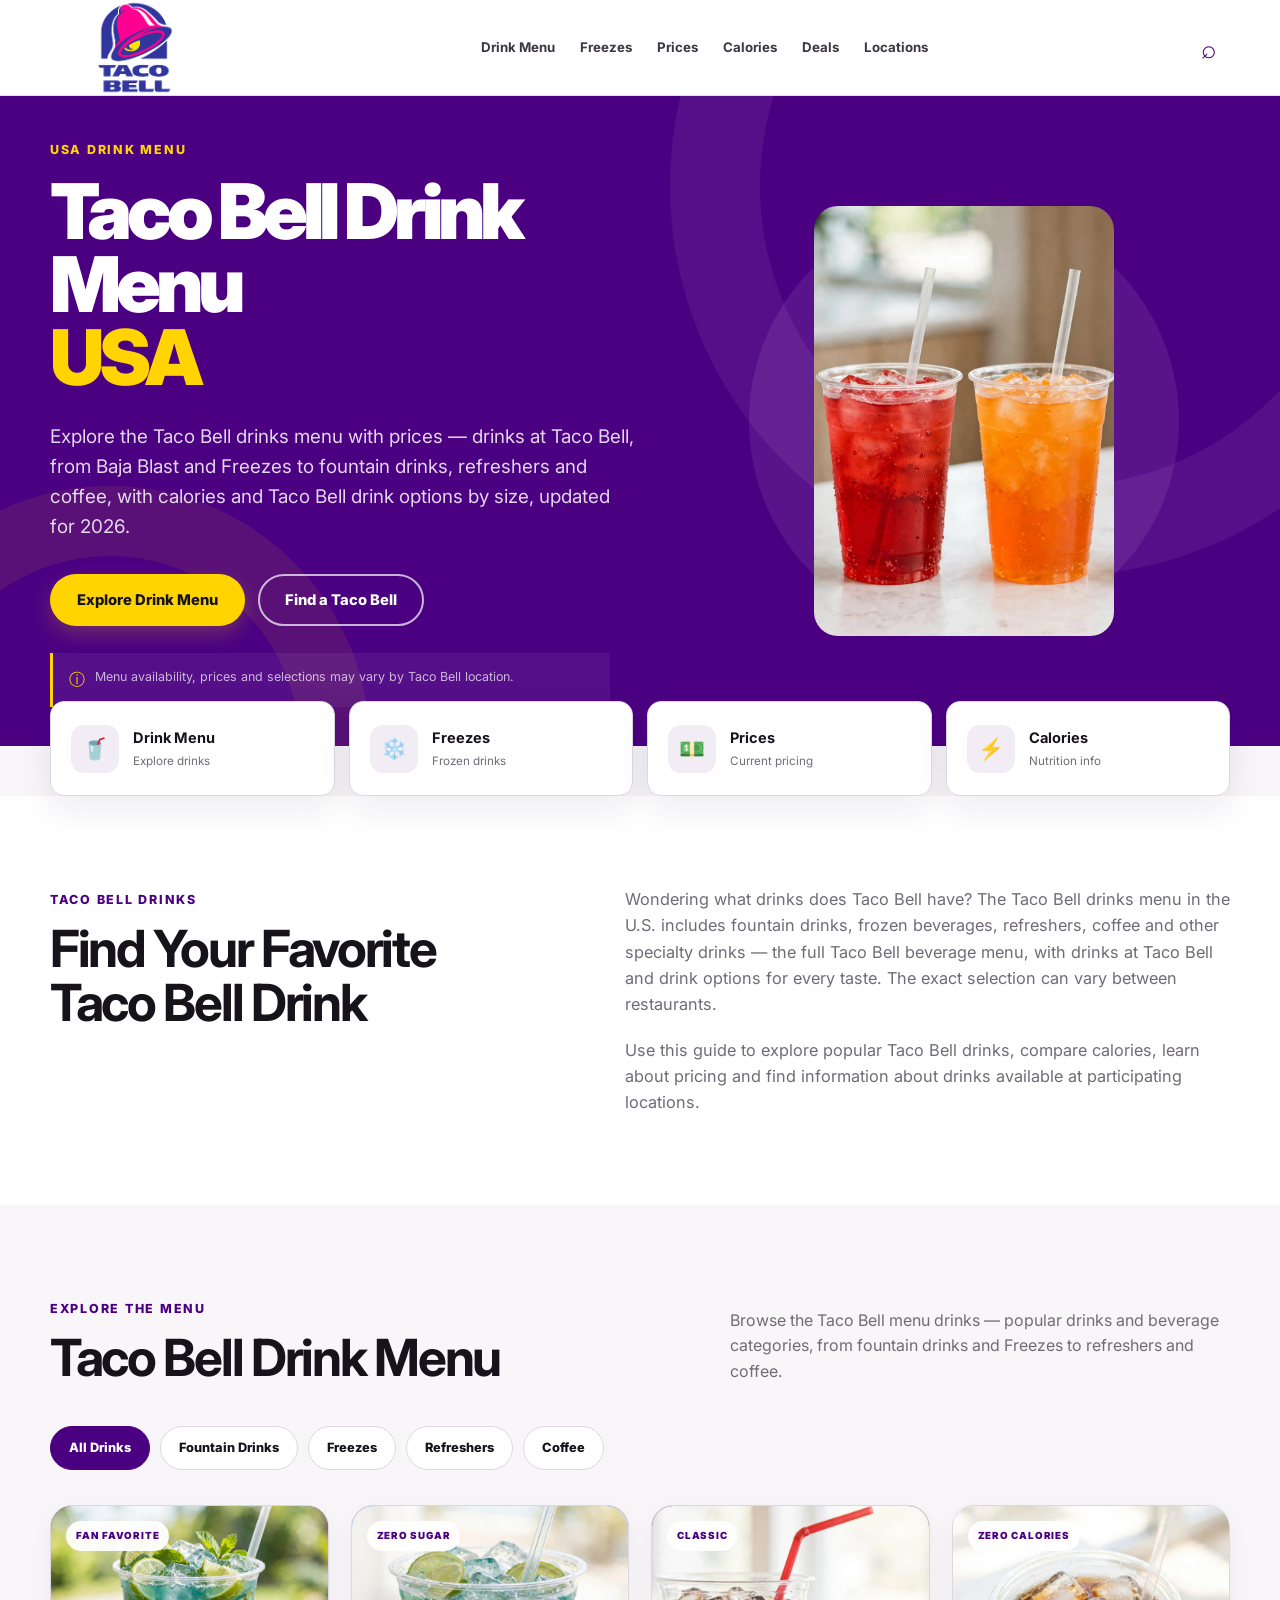
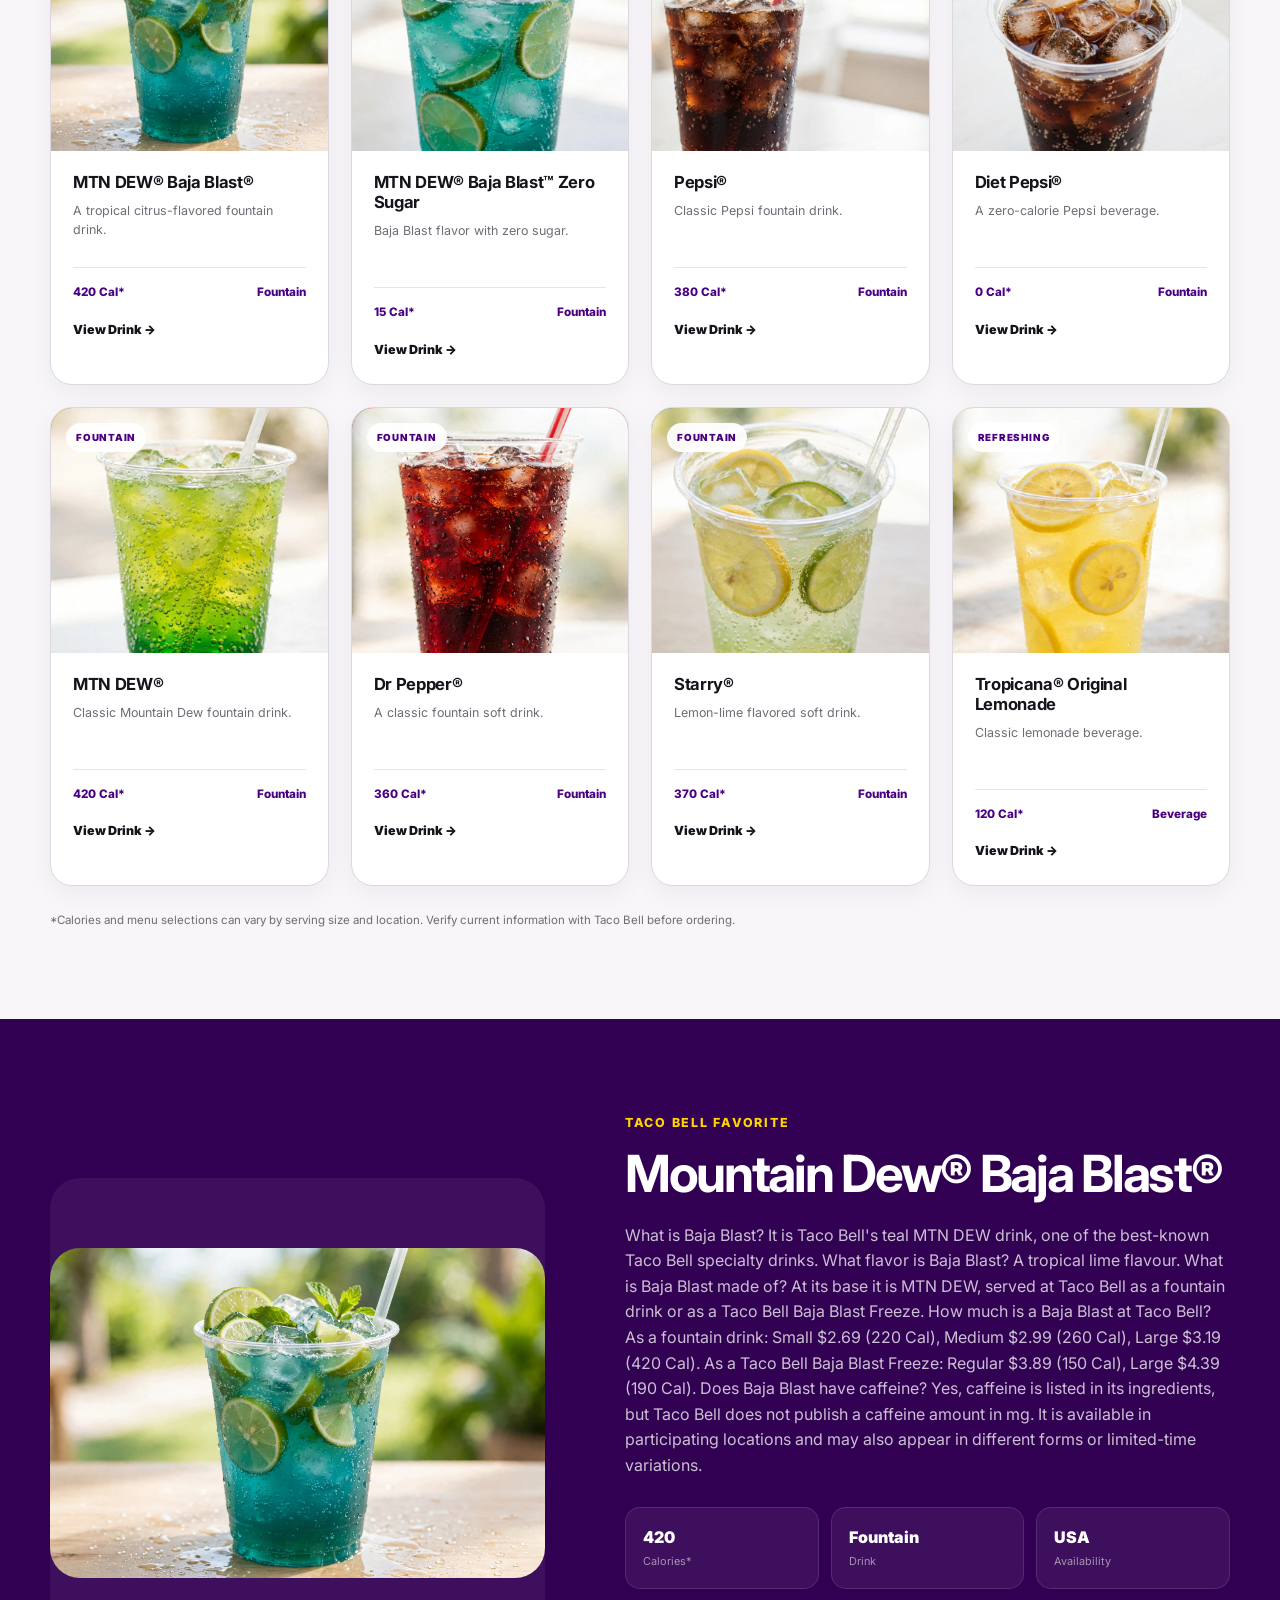
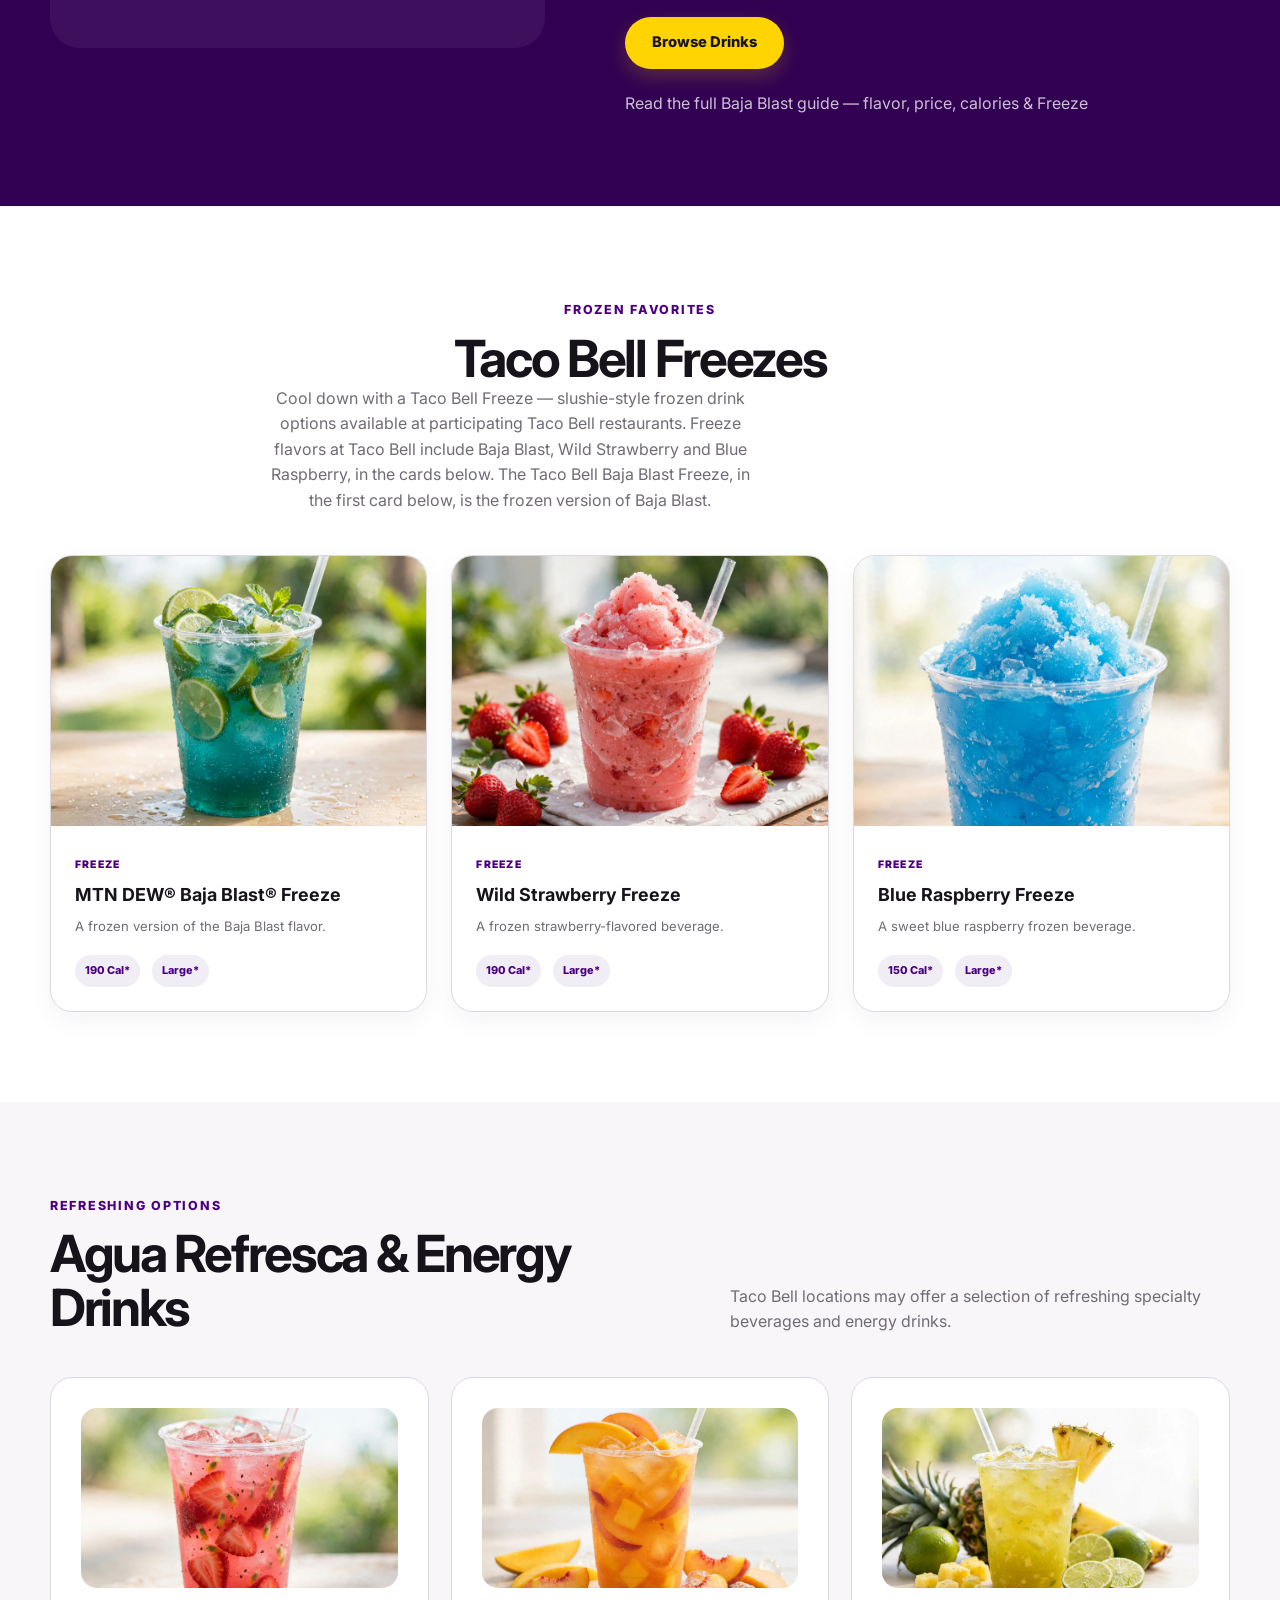
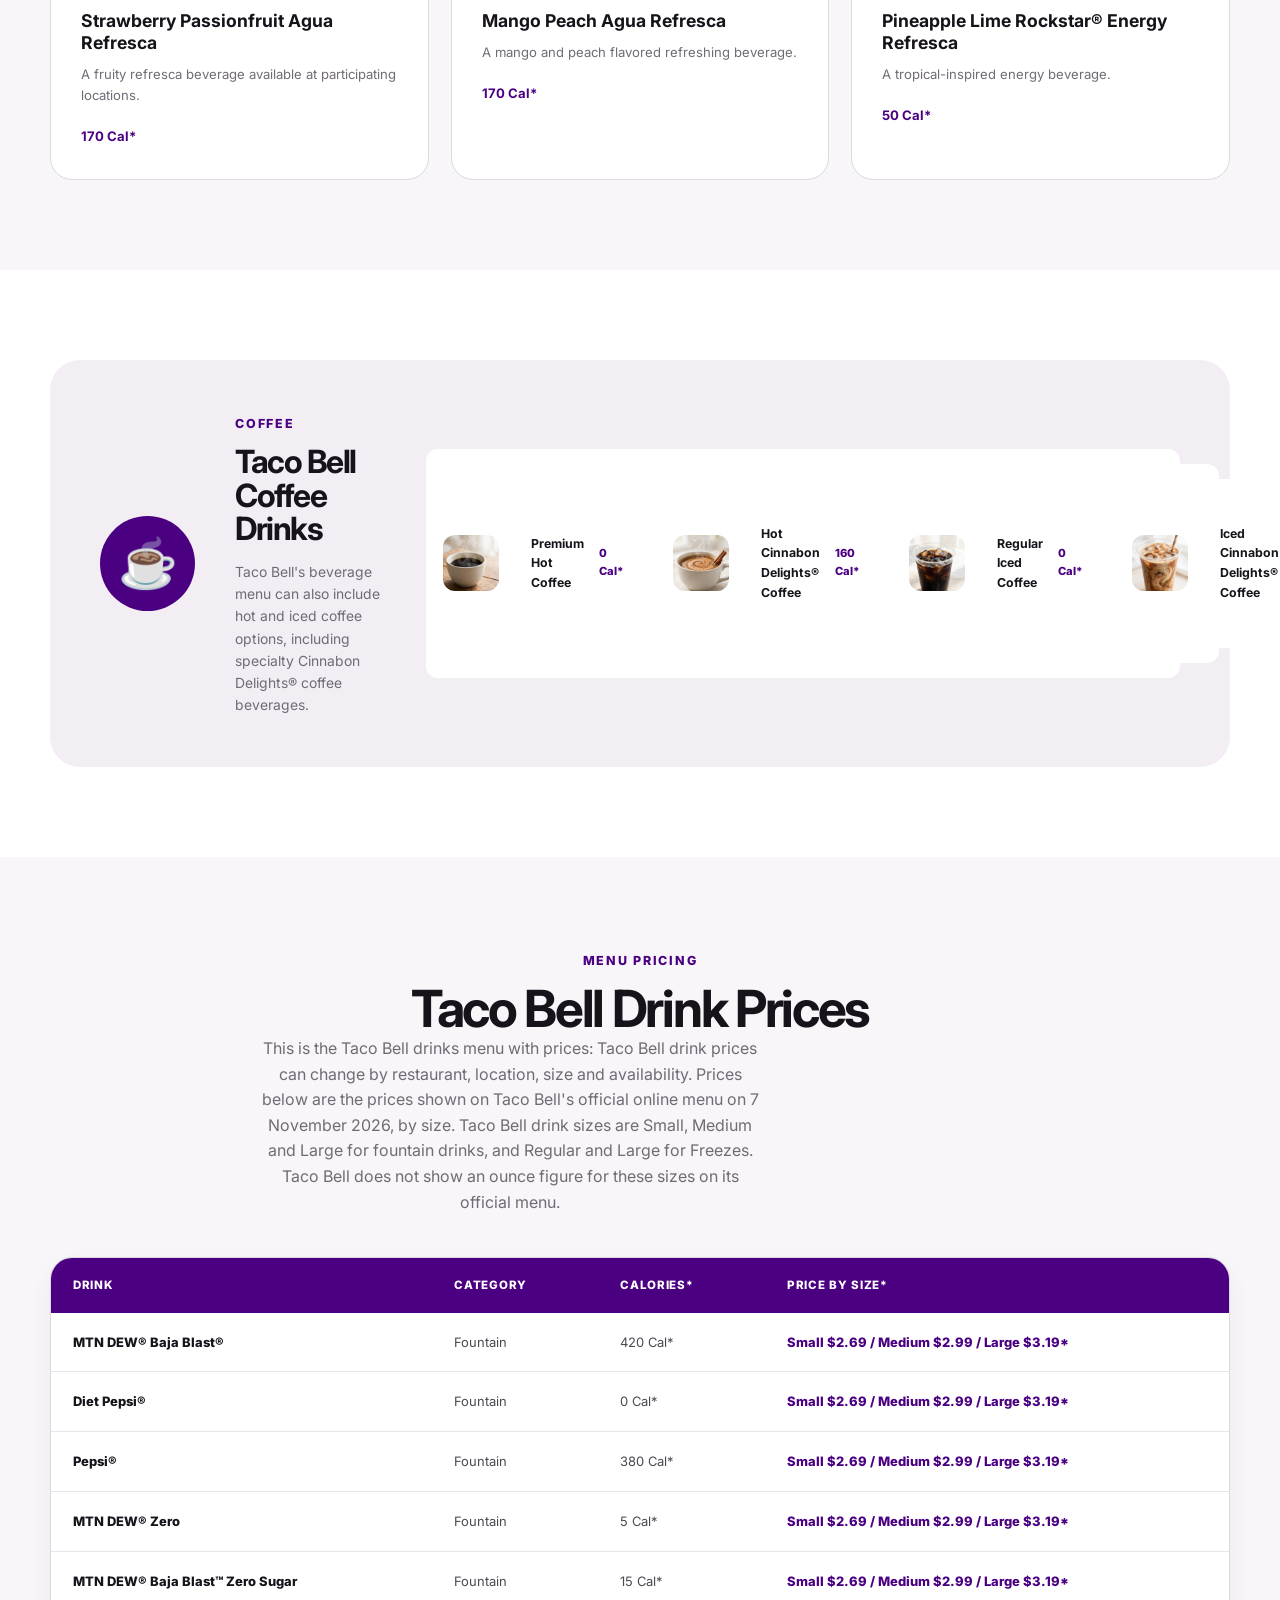
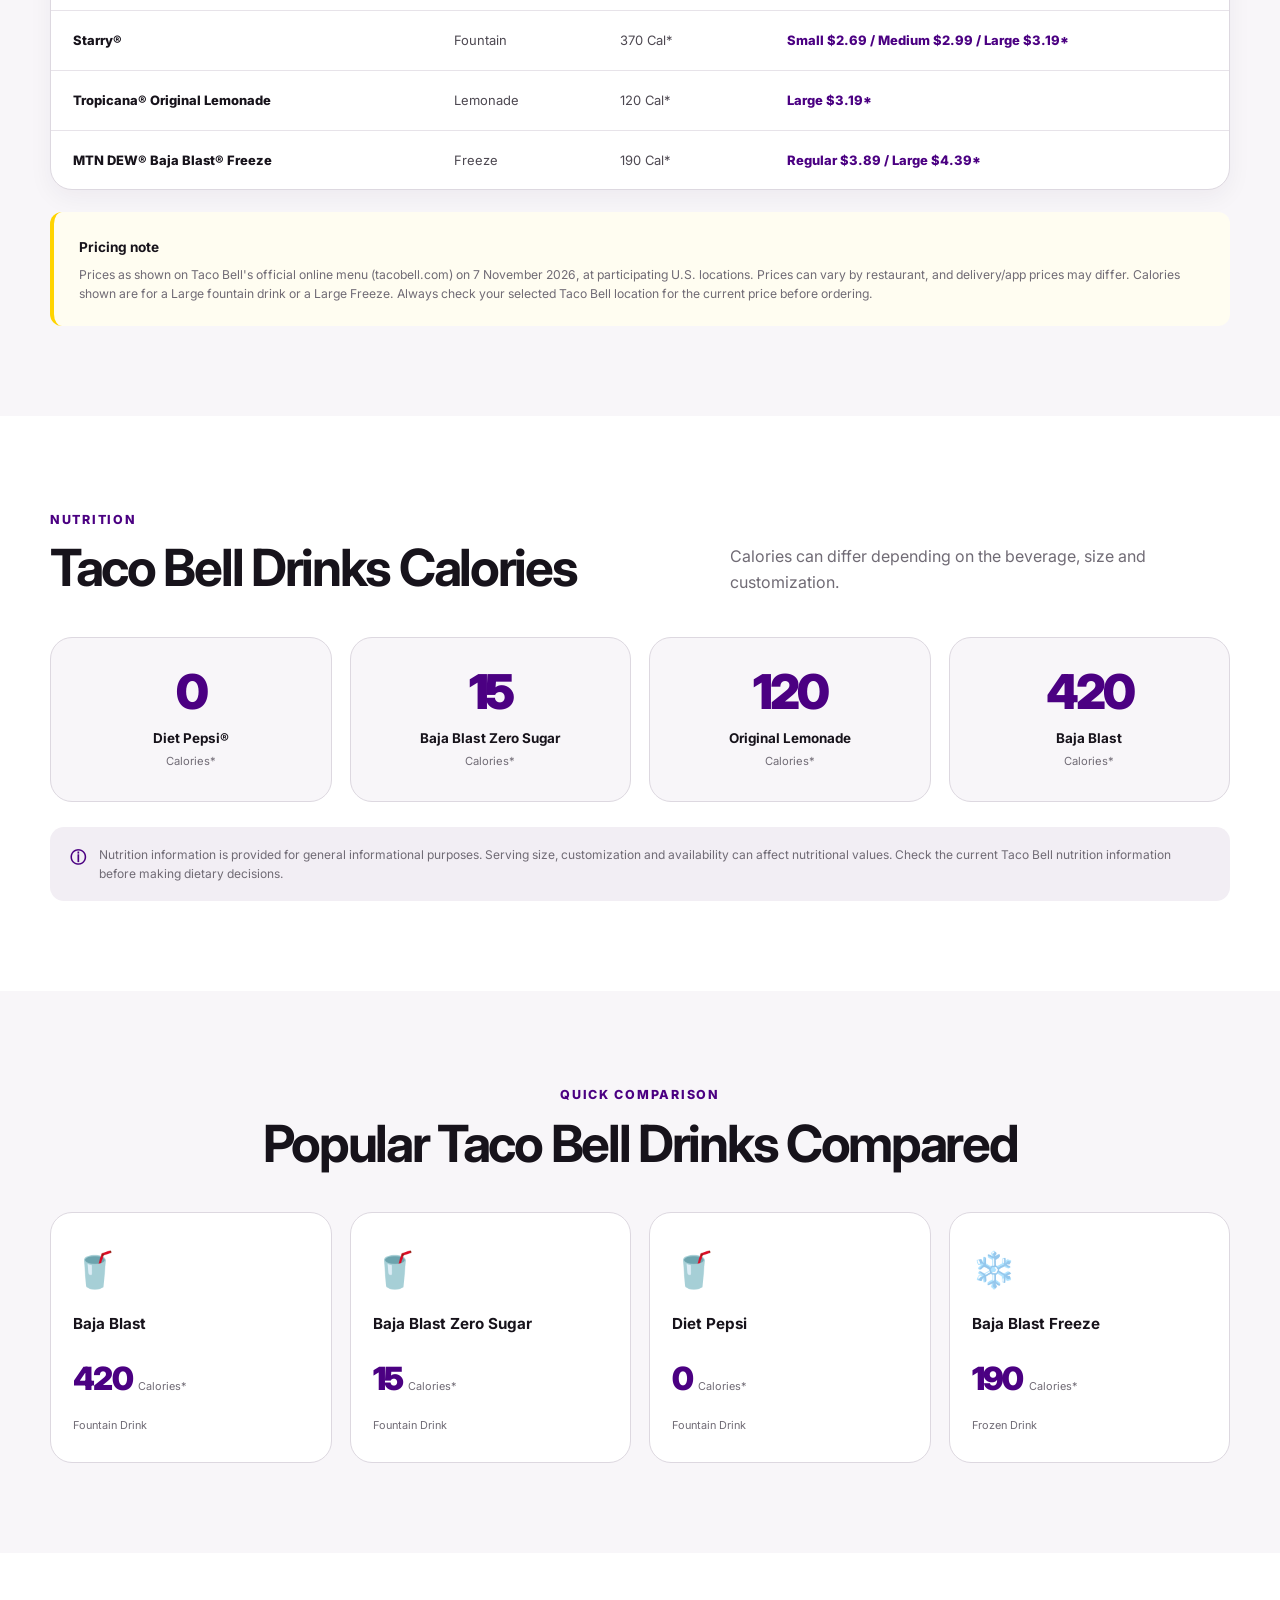
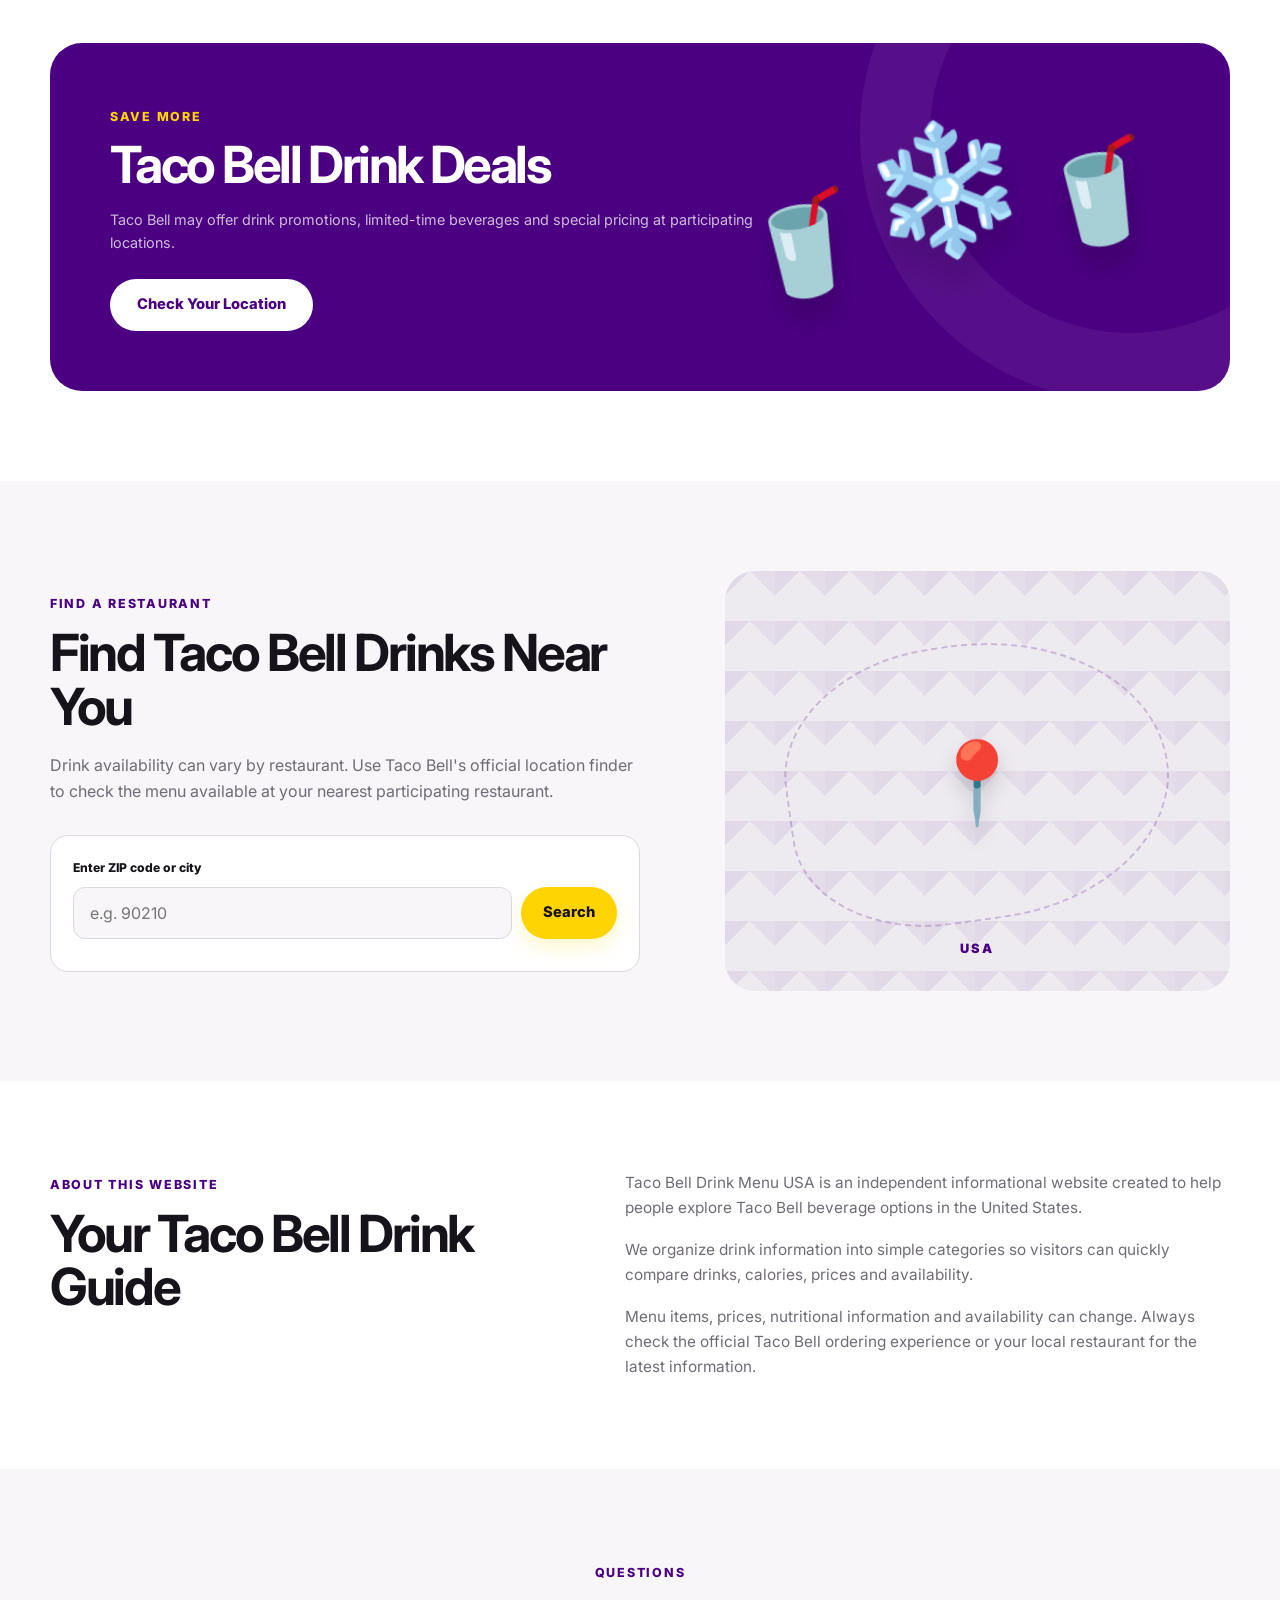
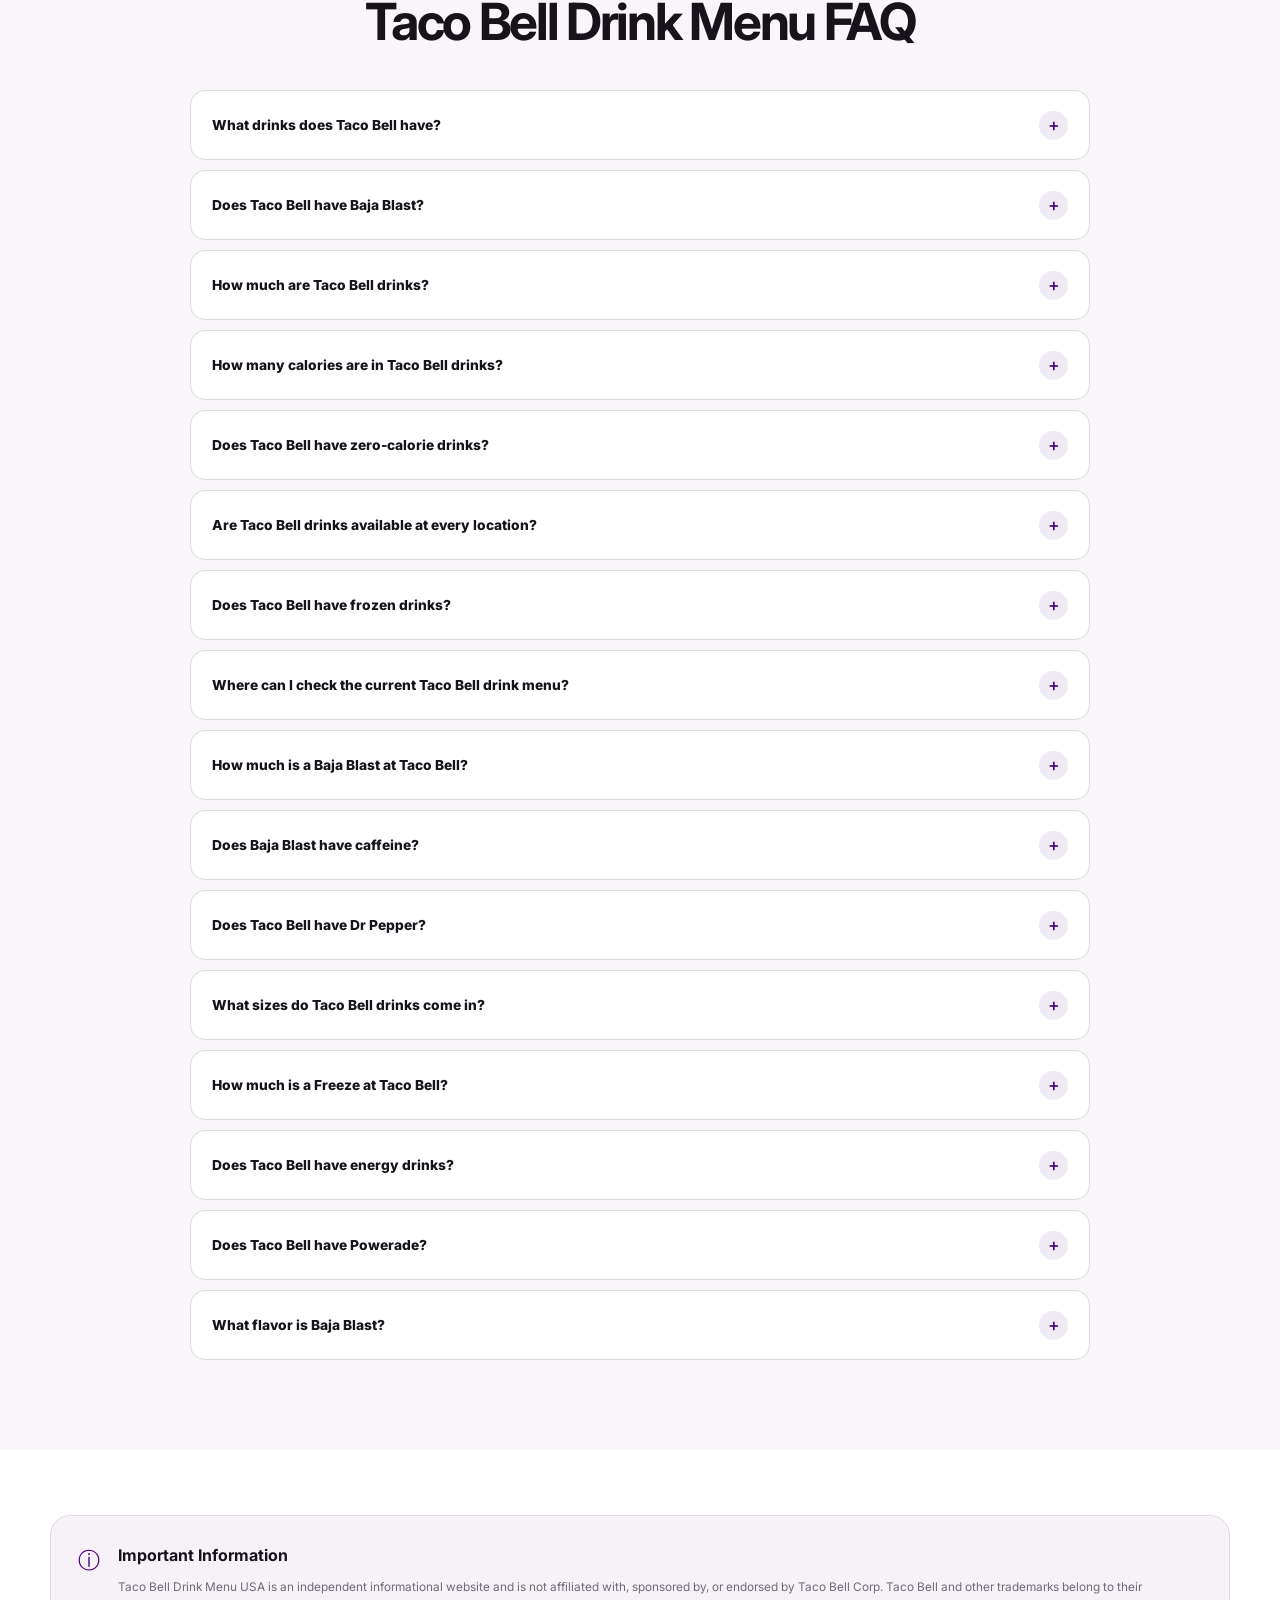
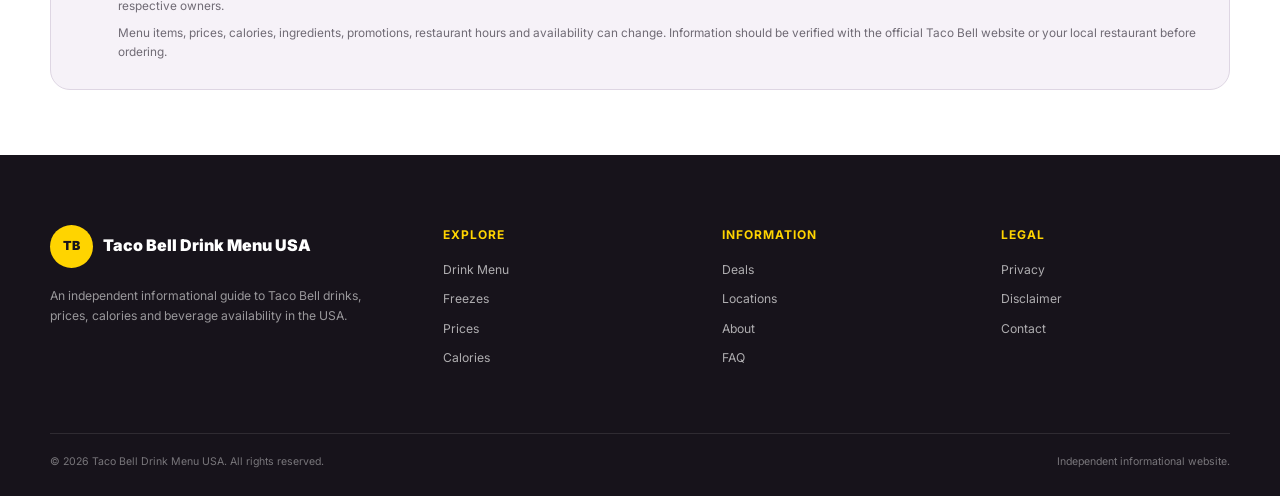
==== commit 92037590: "Add Baja Blast guide page (flavor, prices, calories, FAQ); link from home Baja section; update sitem" ====
--- a/index.html
+++ b/index.html
@@ -999,6 +999,12 @@
                 Browse Drinks
             </a>
 
+            <p>
+                <a href="baja-blast.html">
+                    Read the full Baja Blast guide — flavor, price, calories &amp; Freeze
+                </a>
+            </p>
+
         </div>
 
     </div>
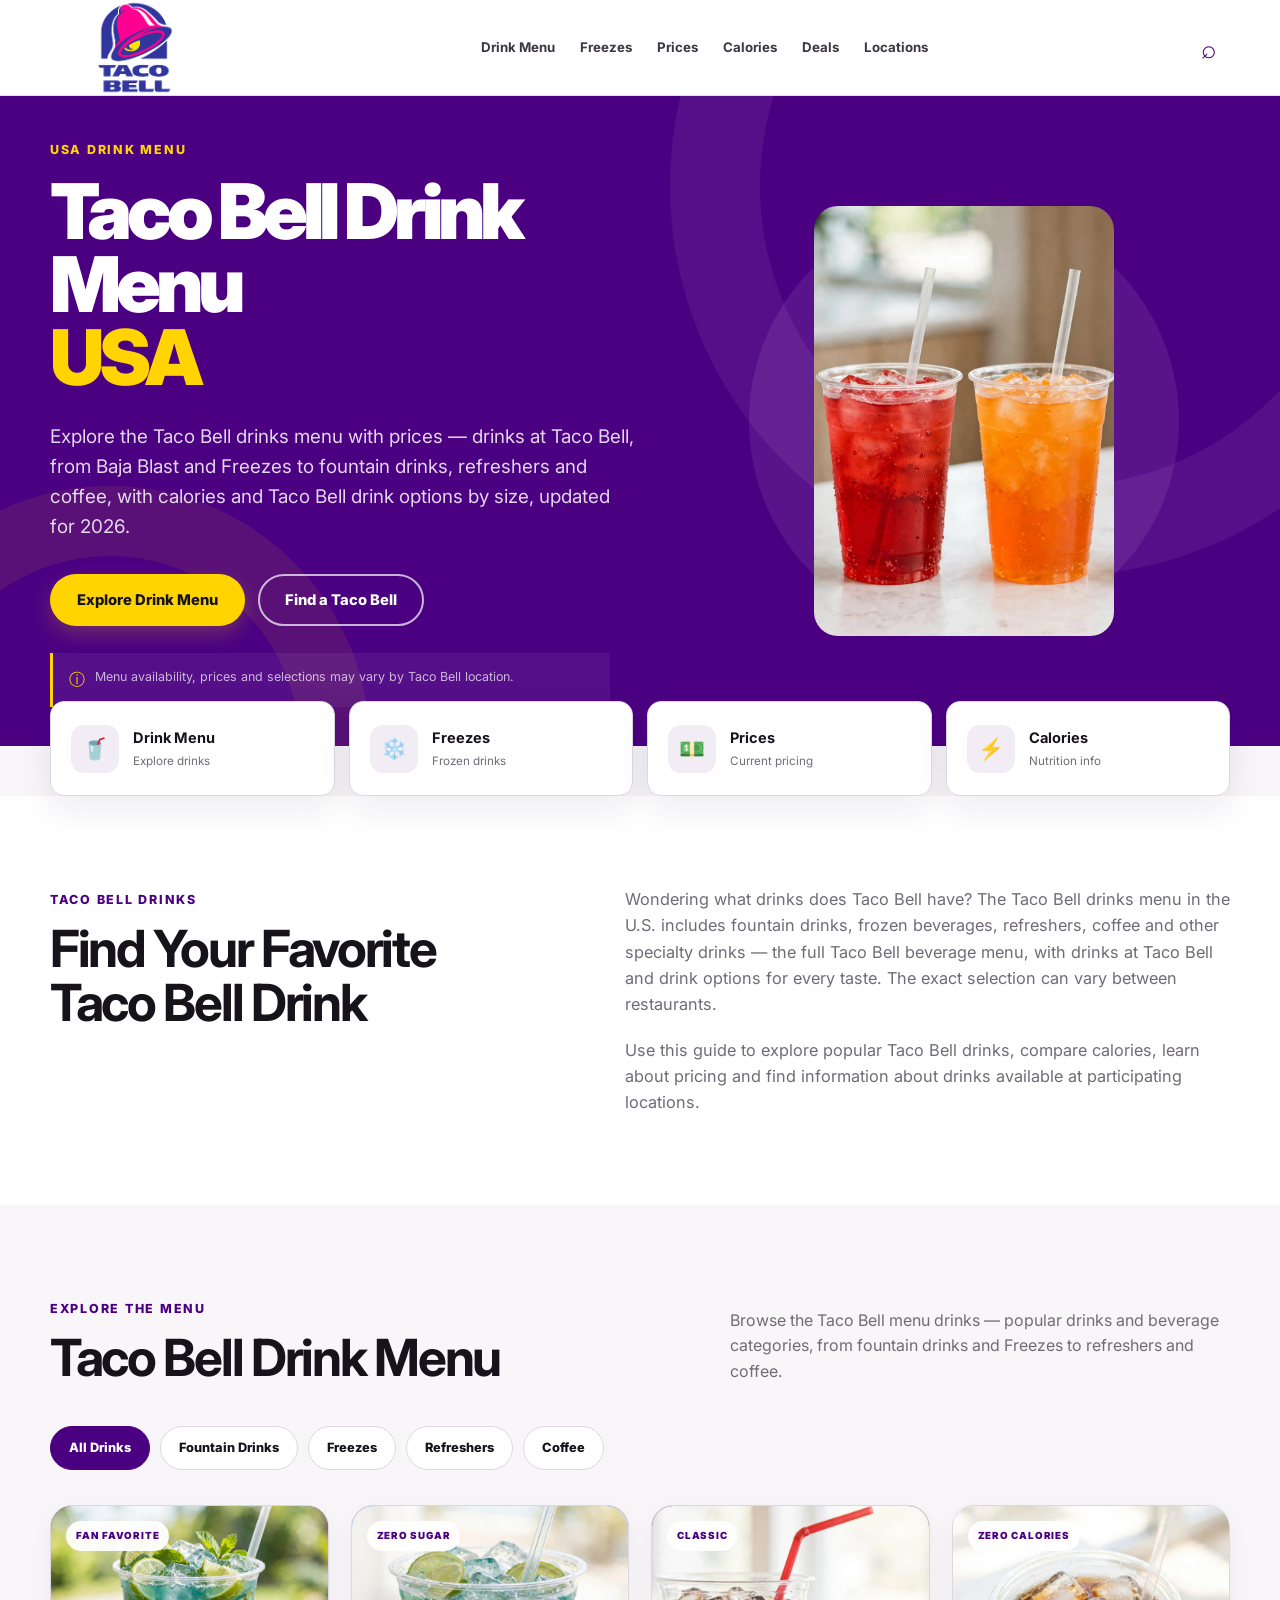
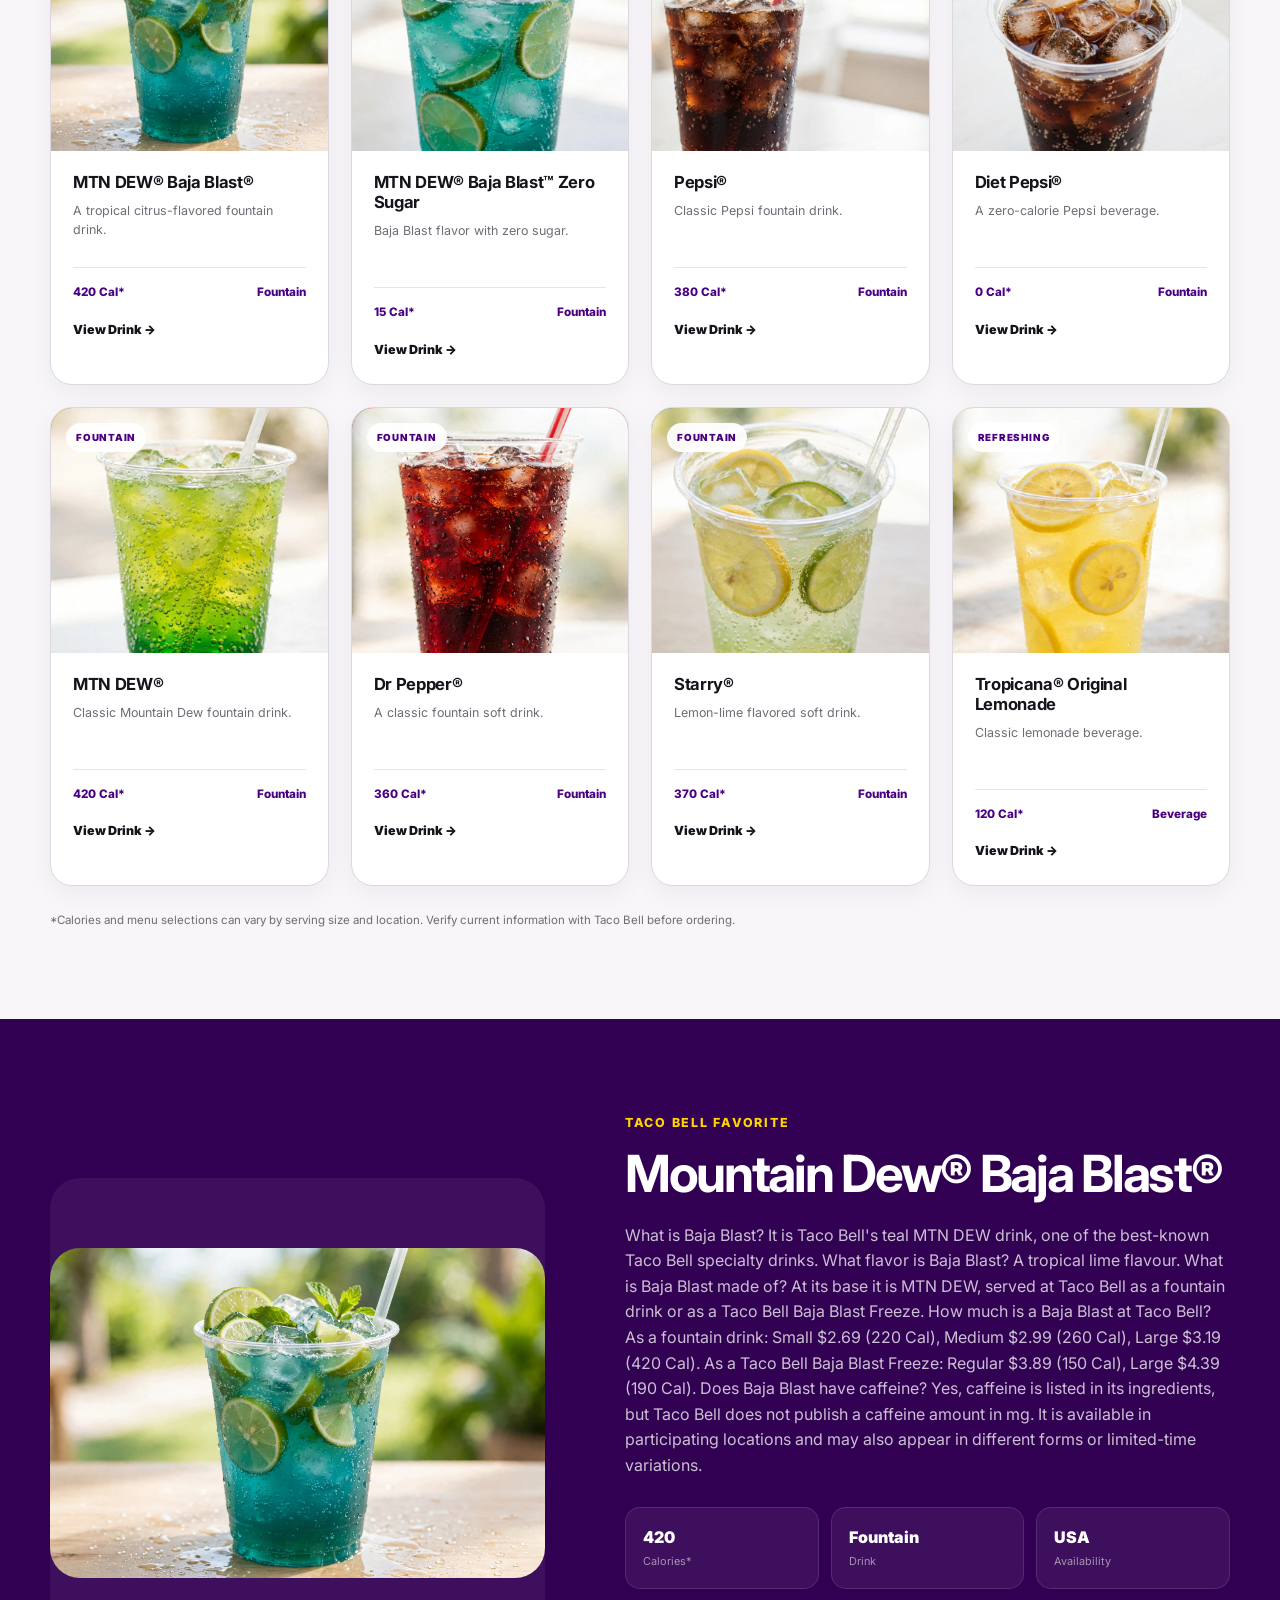
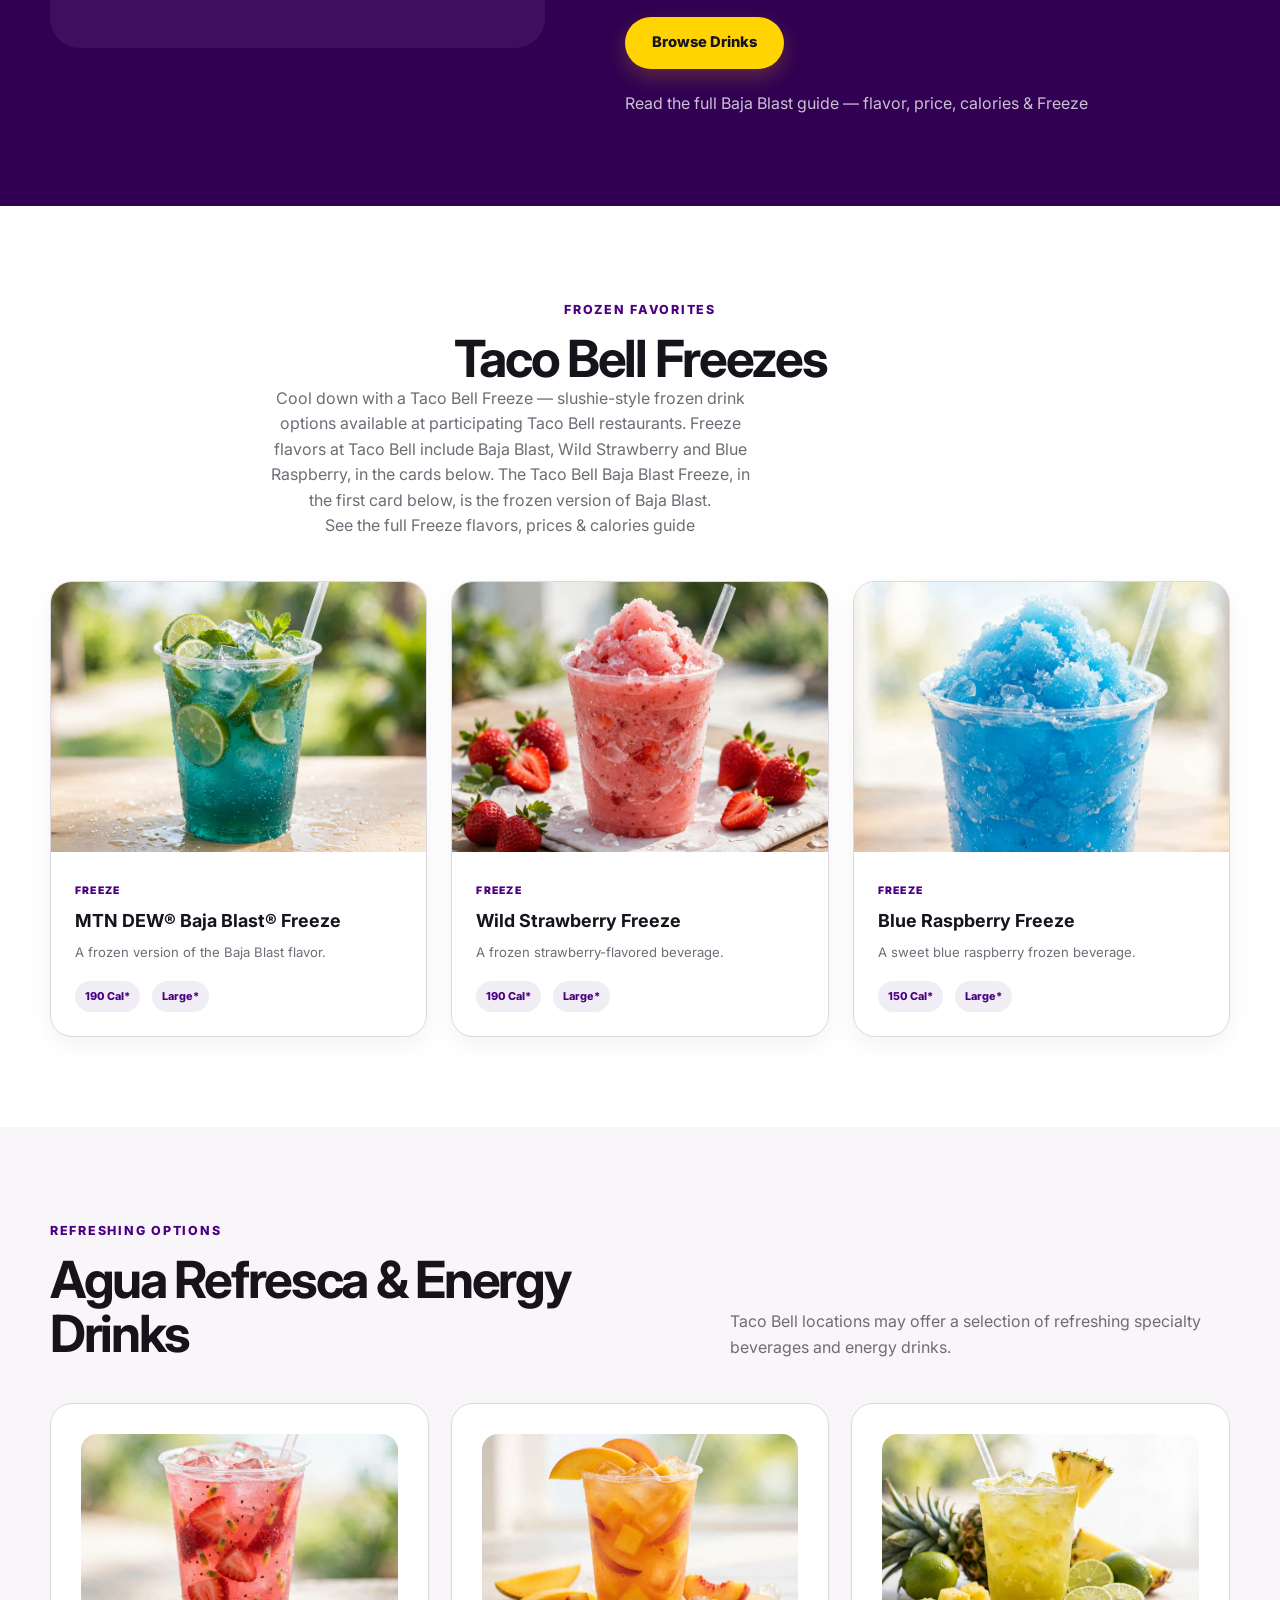
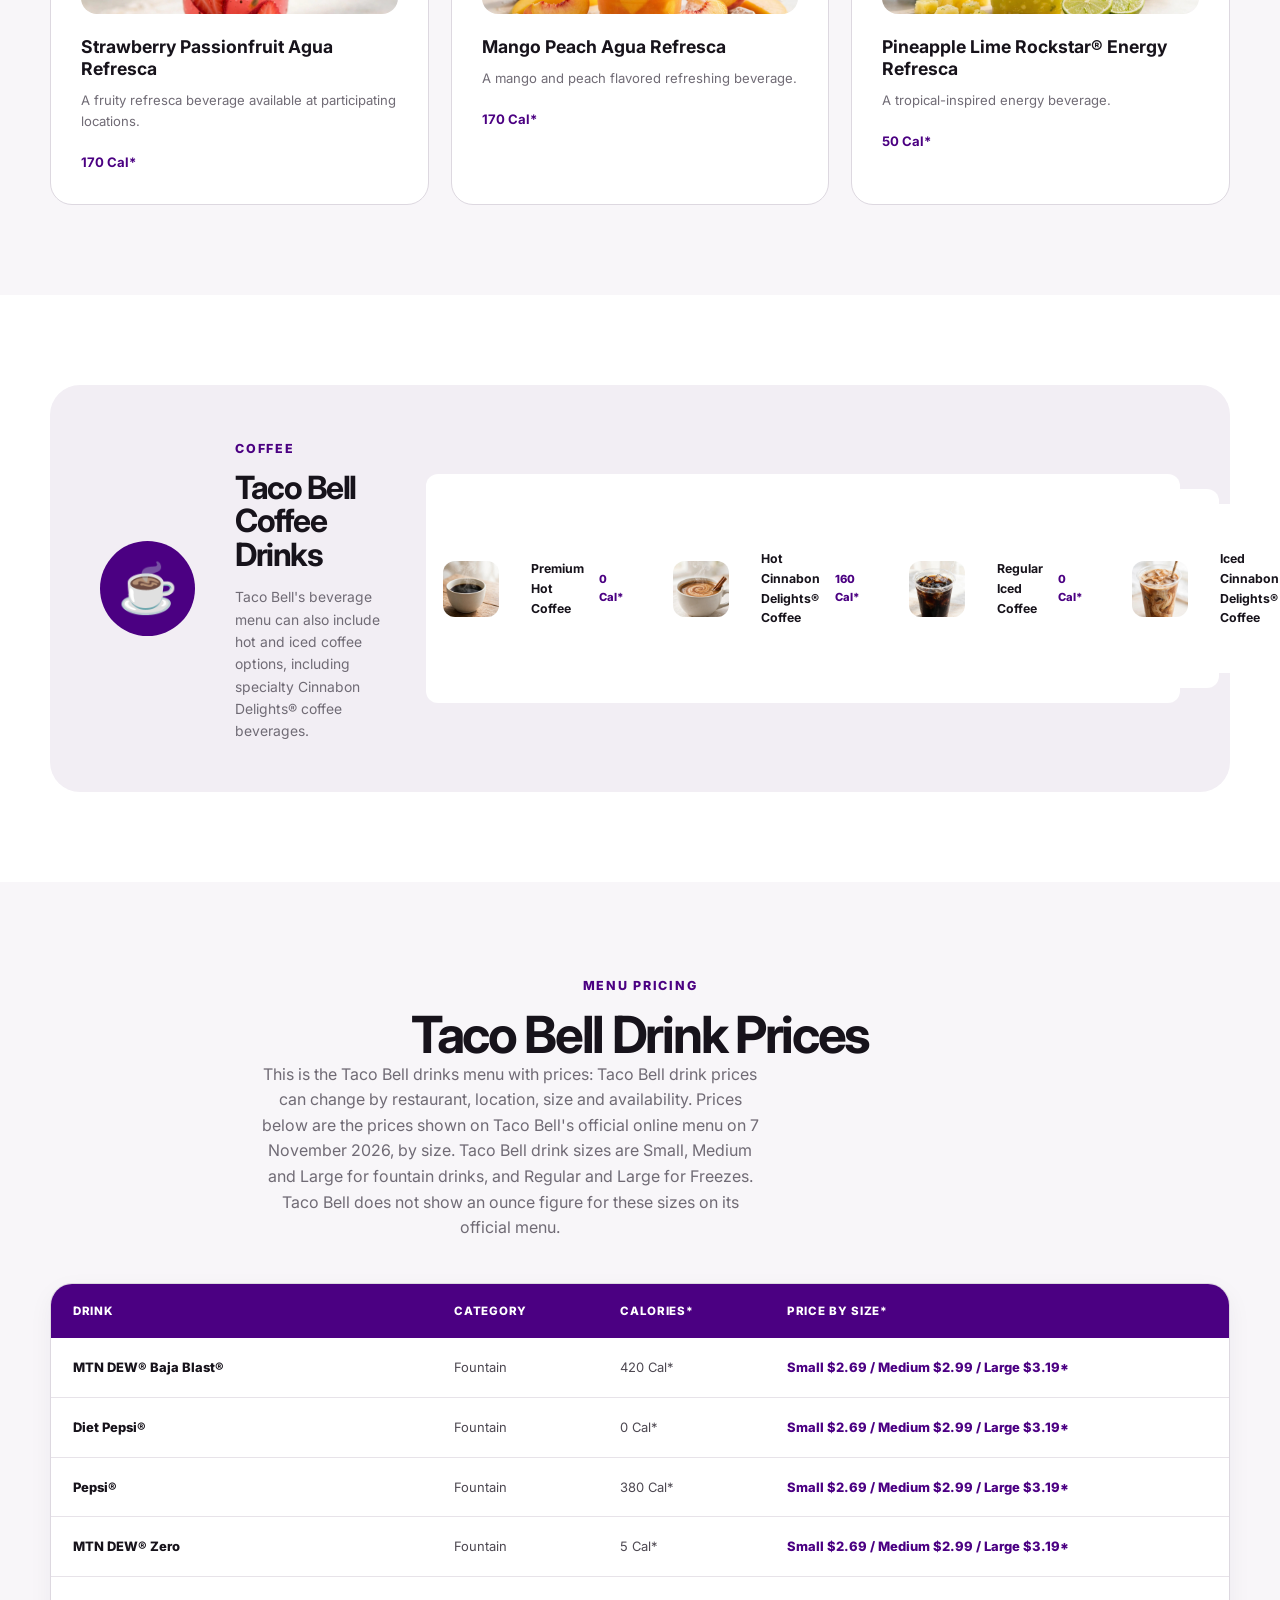
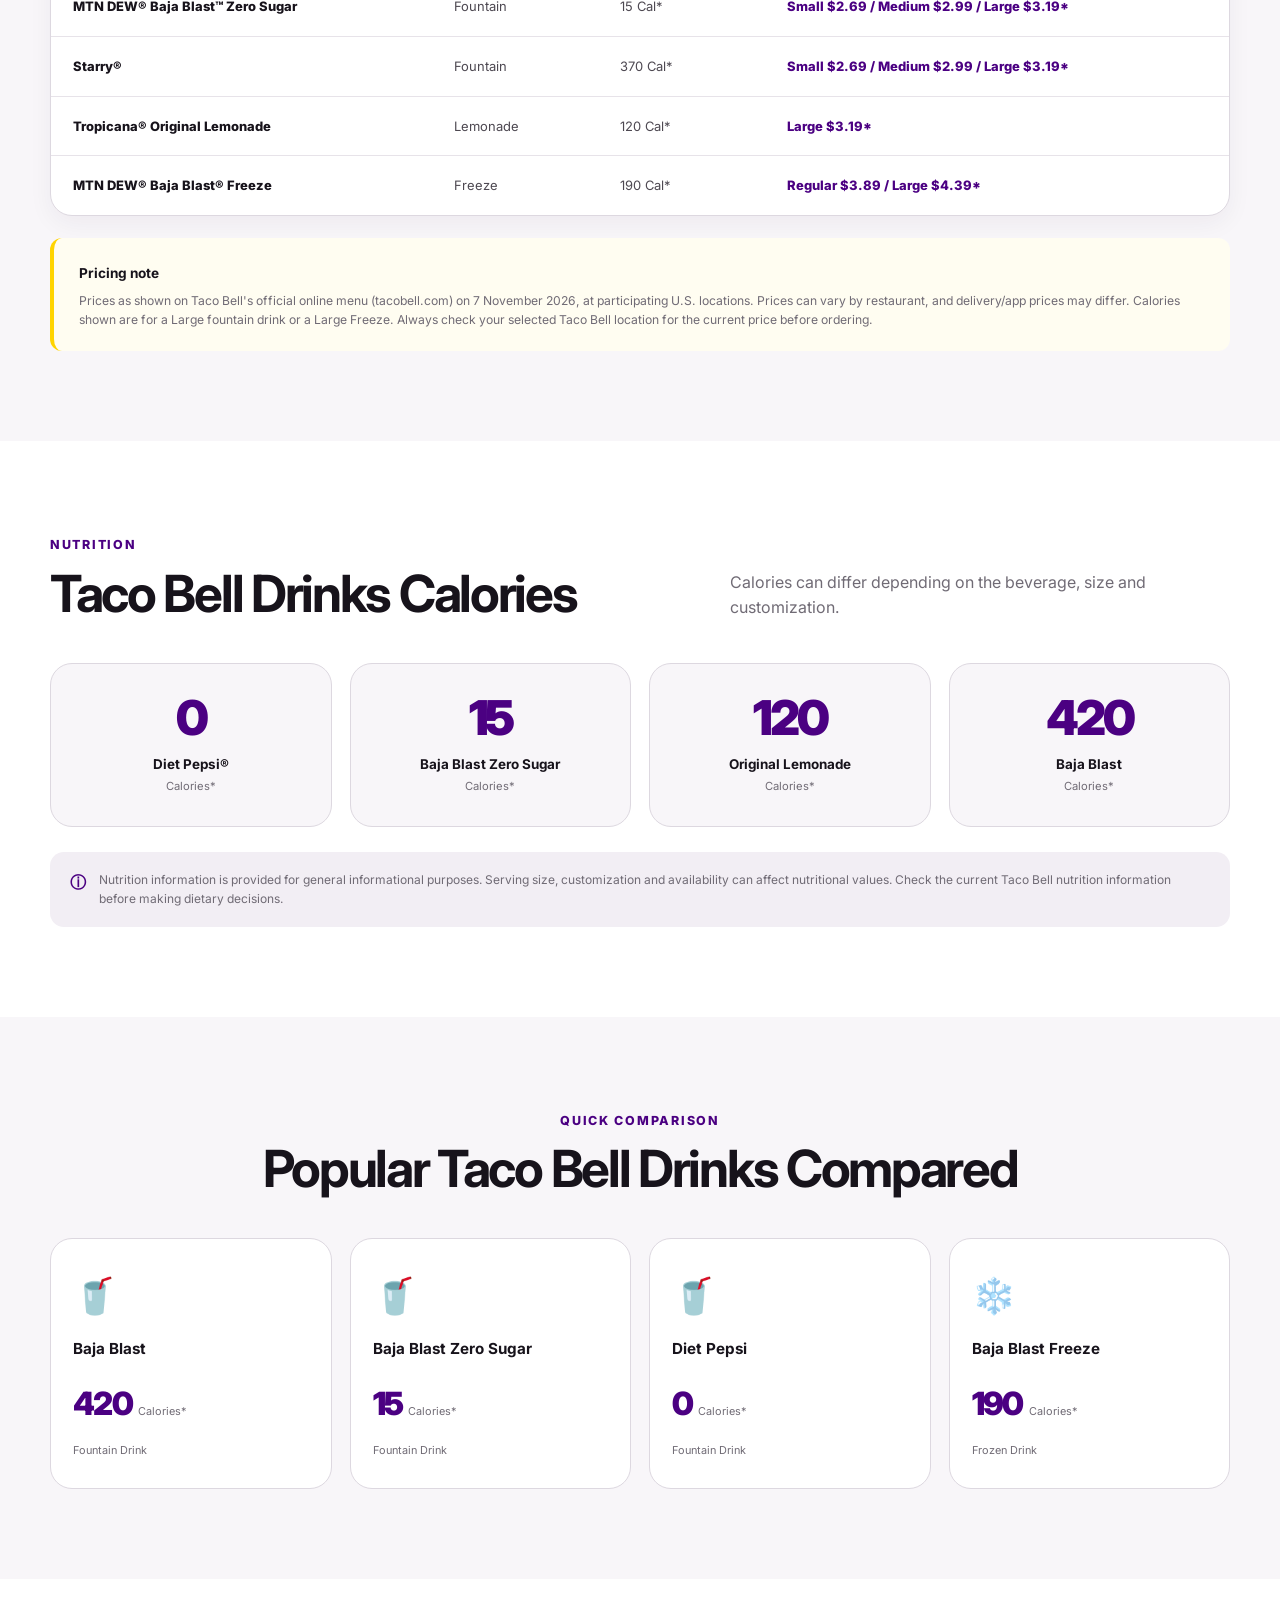
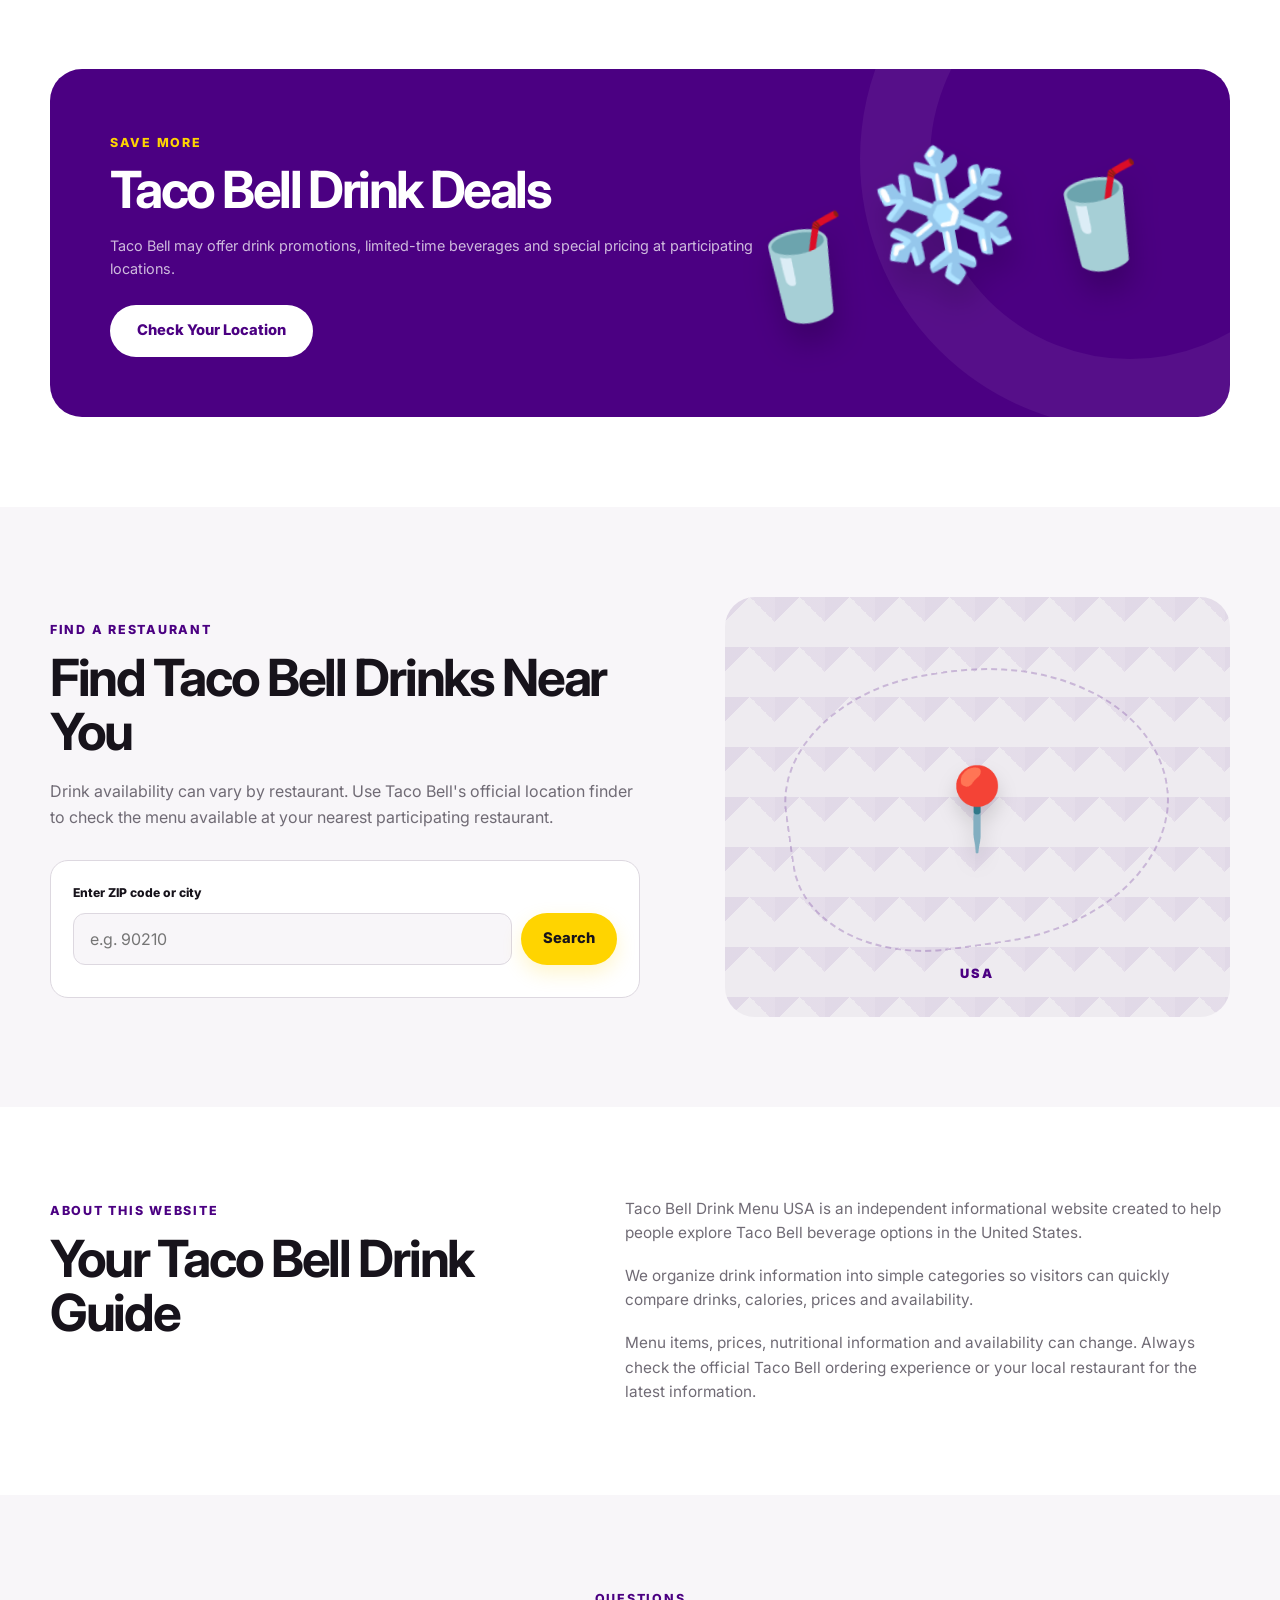
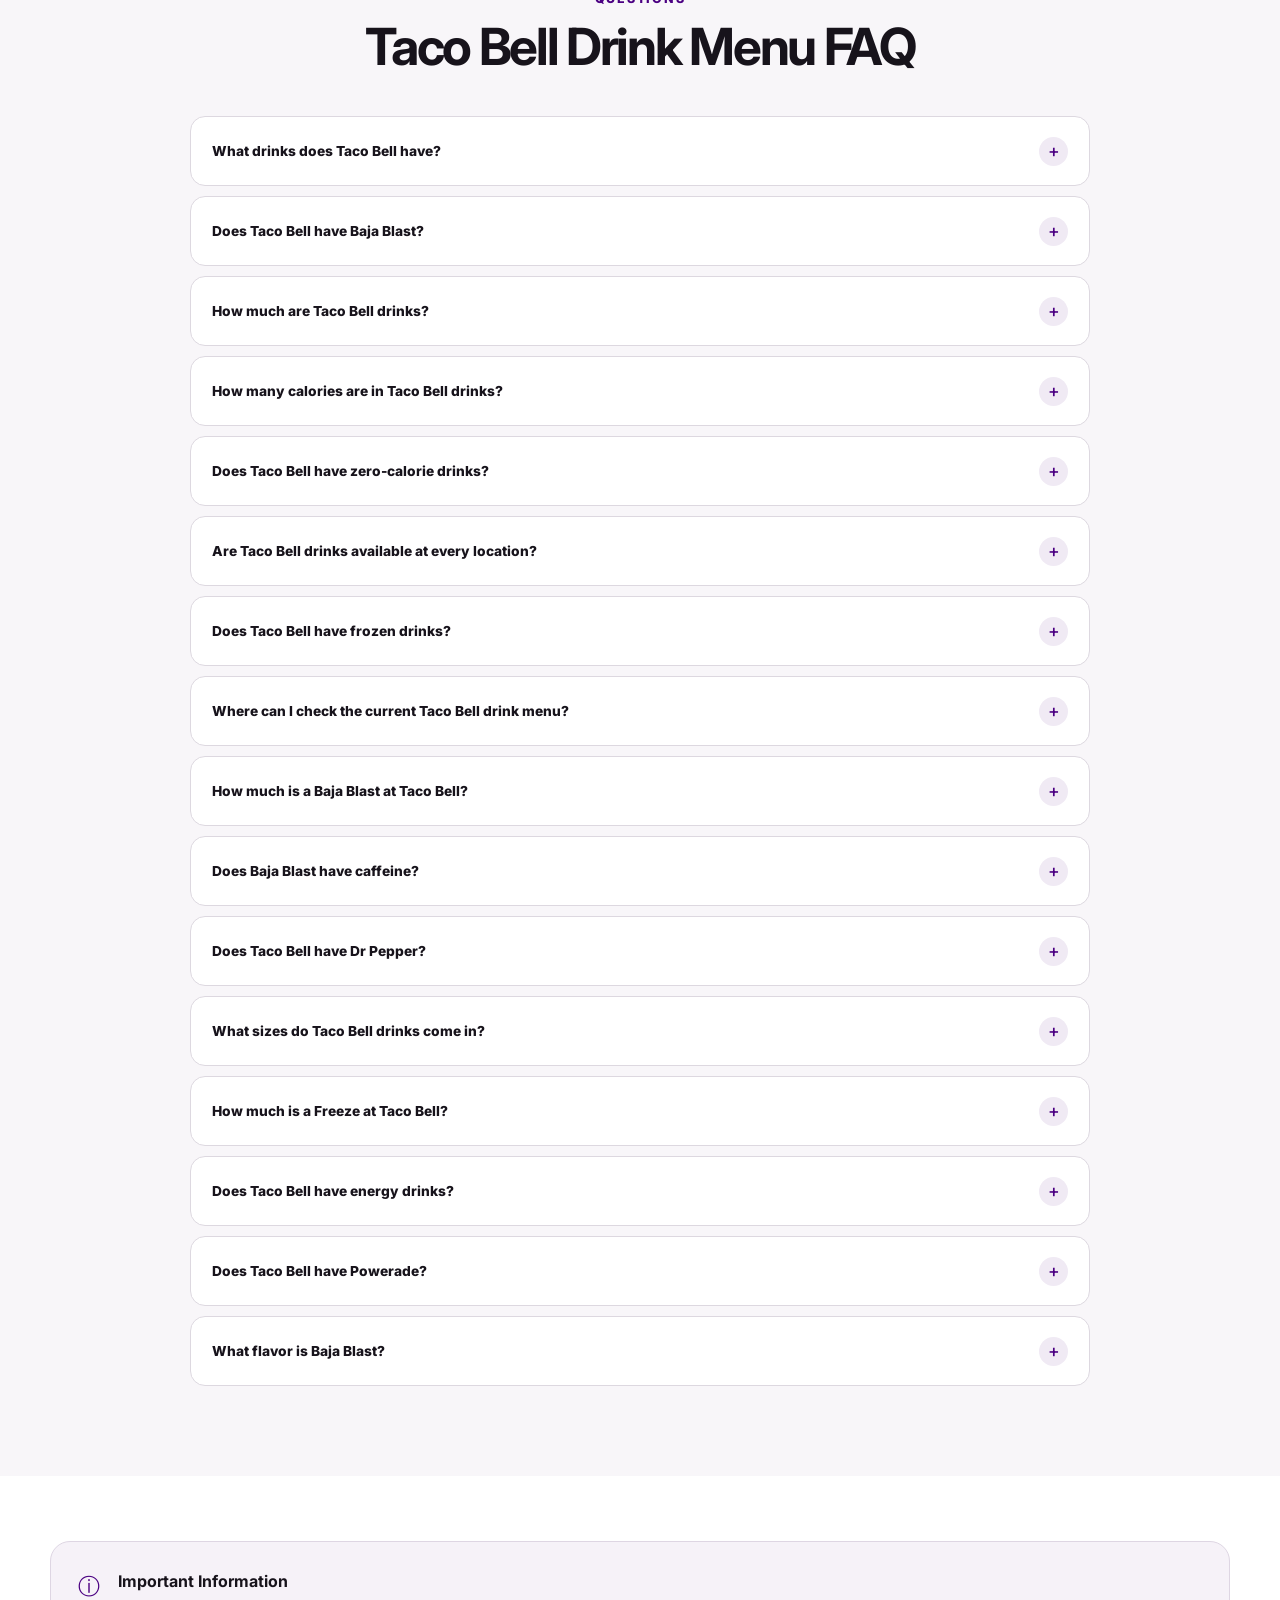
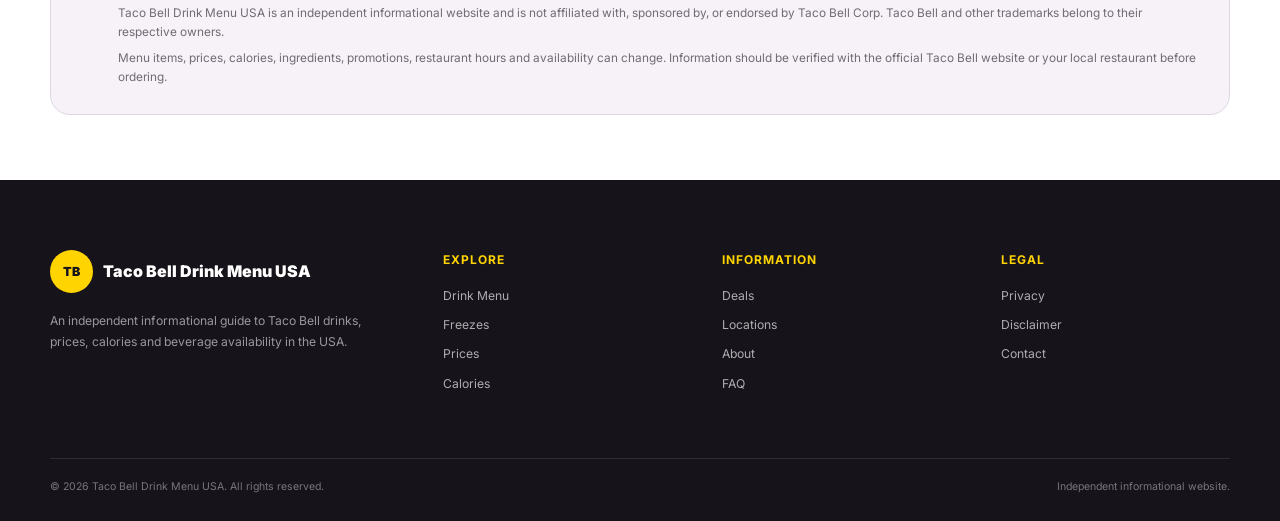
==== commit fb78e60c: "Add Freeze menu page (flavors, prices, calories, sizes, FAQ); link from home Freezes section; update" ====
--- a/index.html
+++ b/index.html
@@ -1037,6 +1037,12 @@
                 The Taco Bell Baja Blast Freeze, in the first card below, is the frozen version of Baja Blast.
             </p>
 
+            <p>
+                <a href="freezes.html">
+                    See the full Freeze flavors, prices &amp; calories guide
+                </a>
+            </p>
+
         </div>
 
 
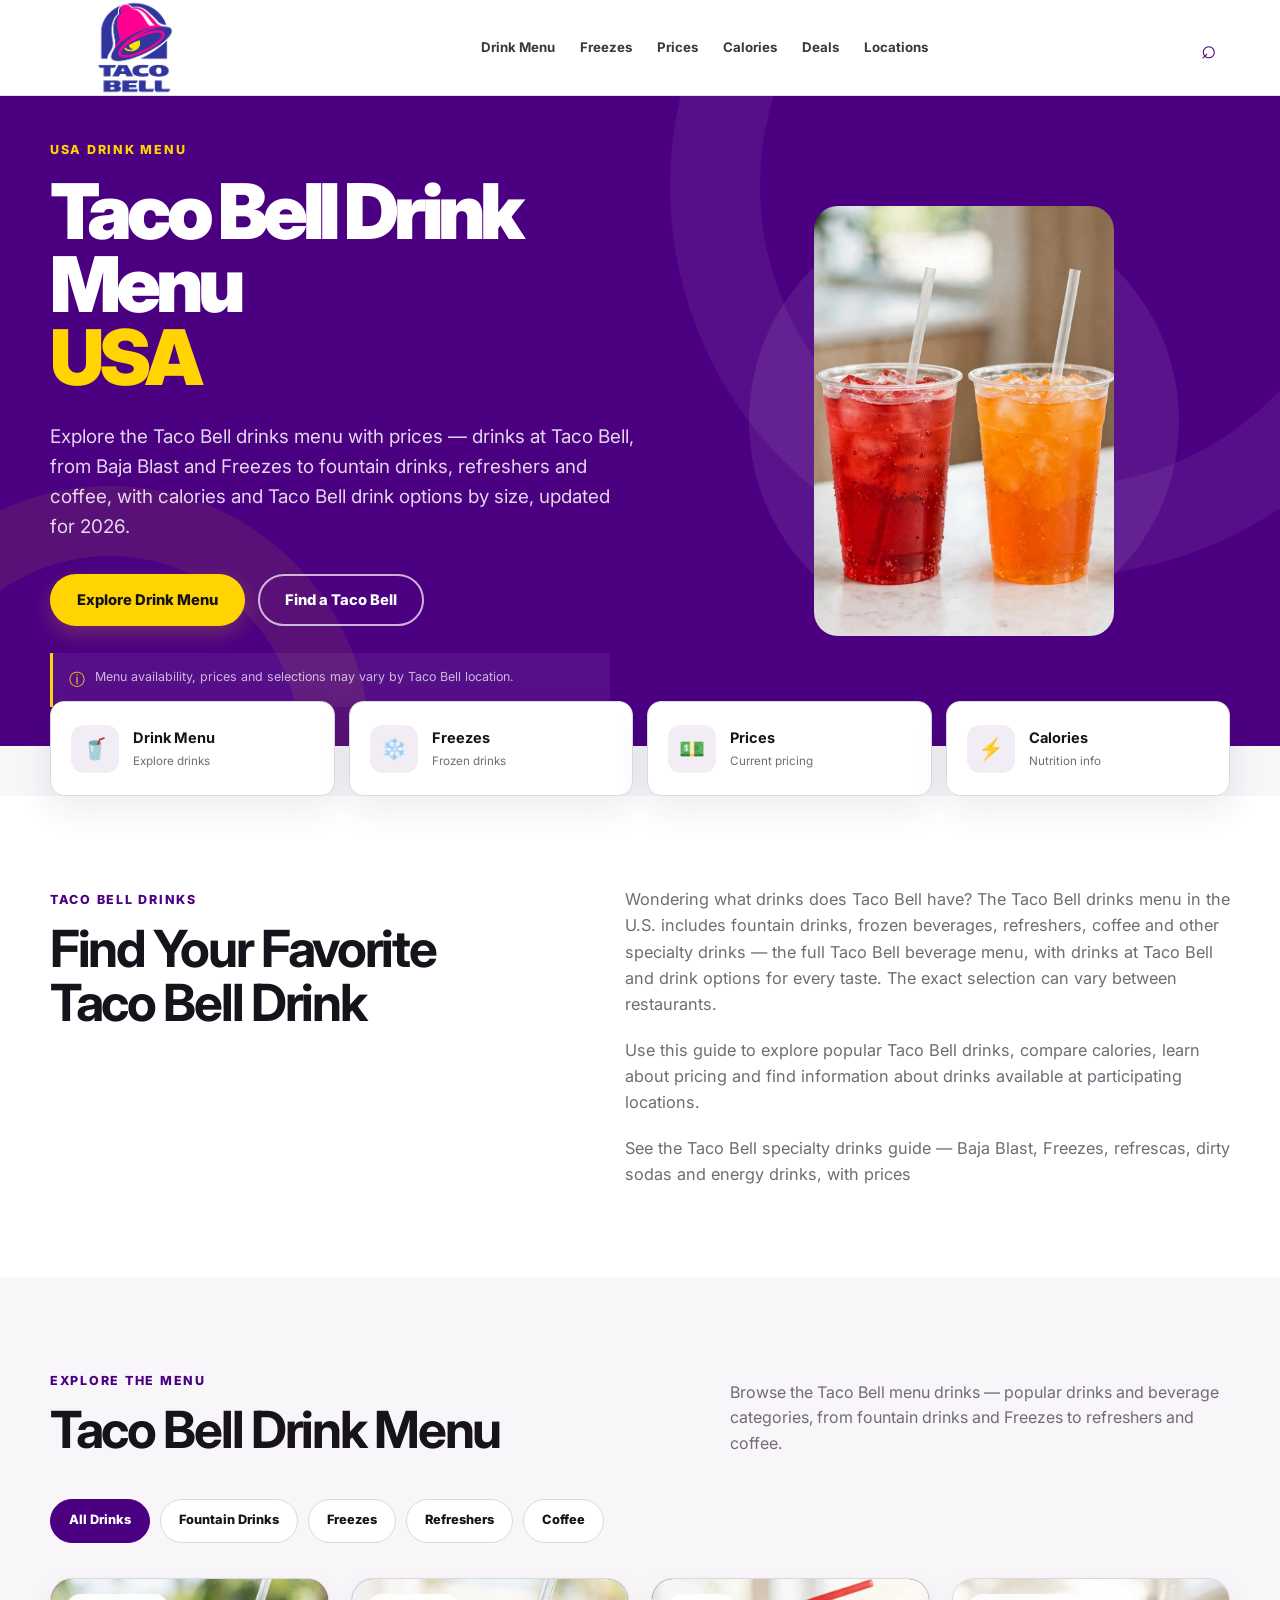
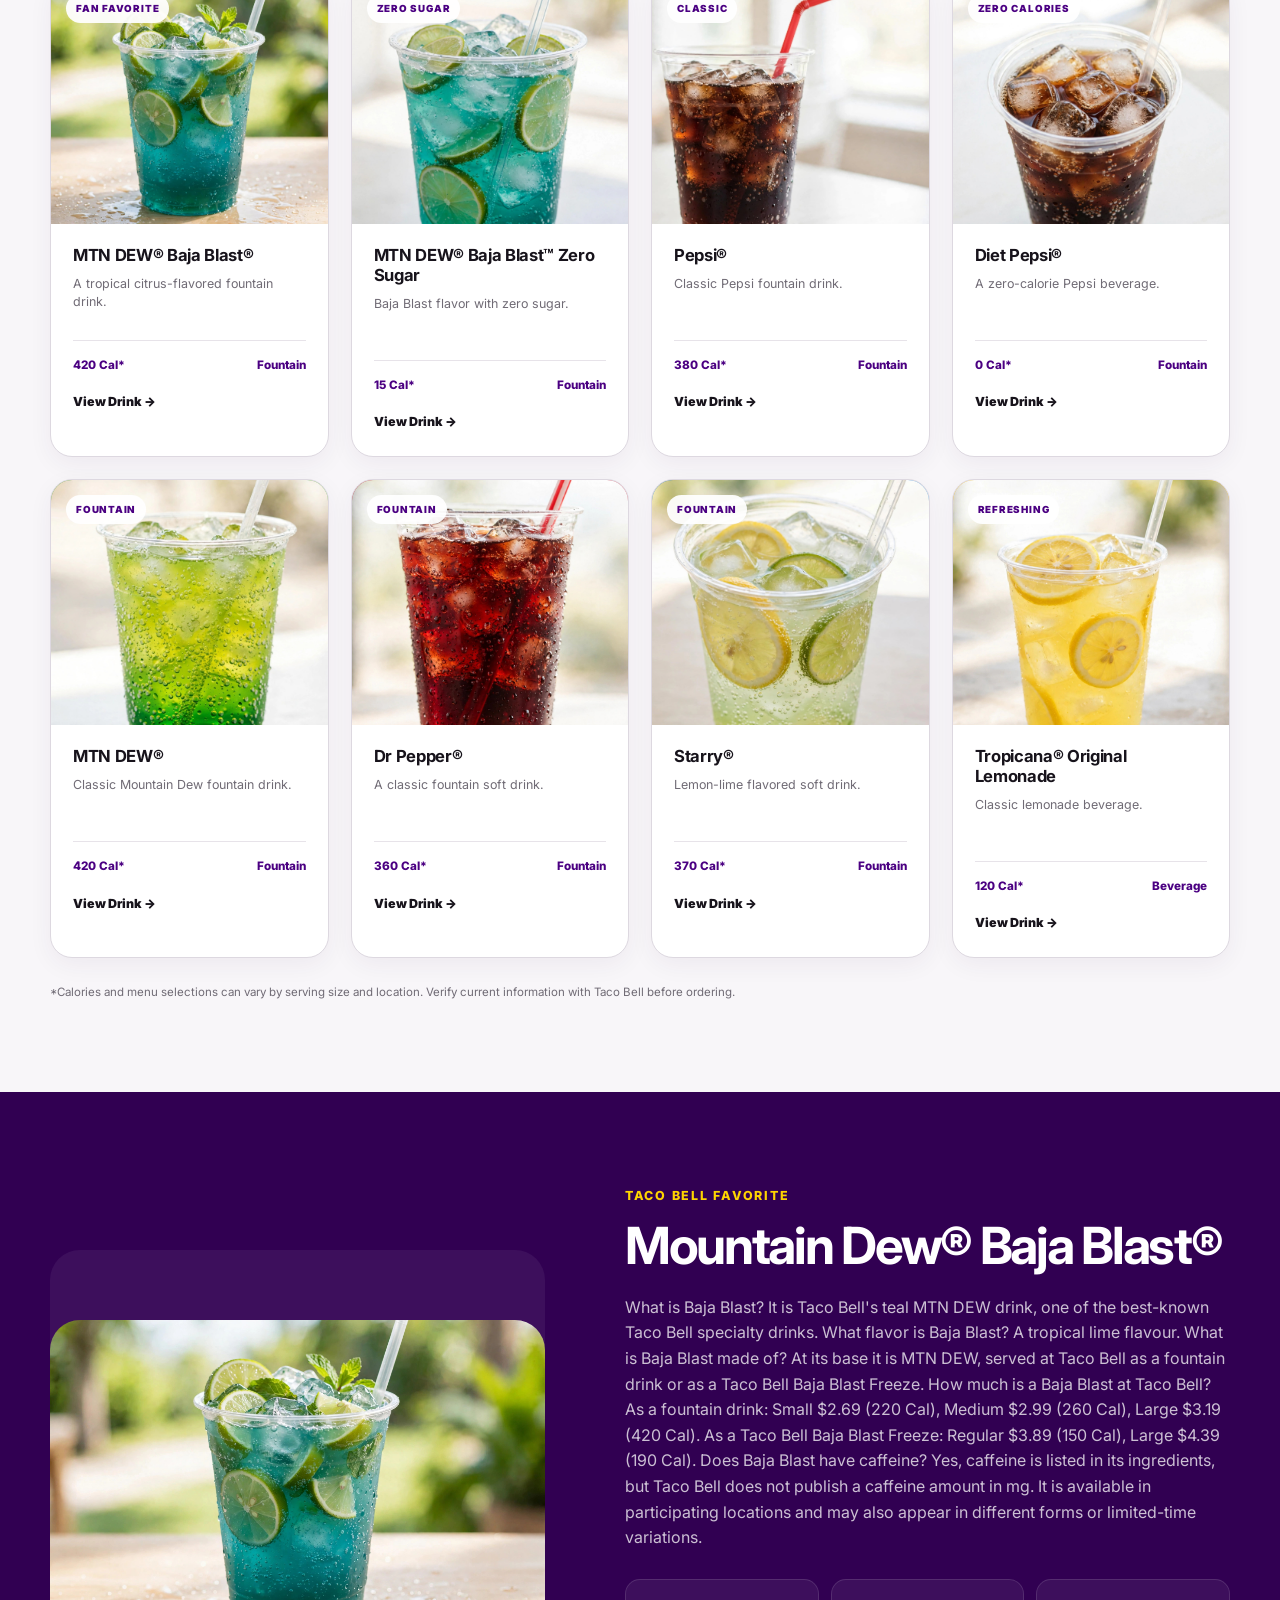
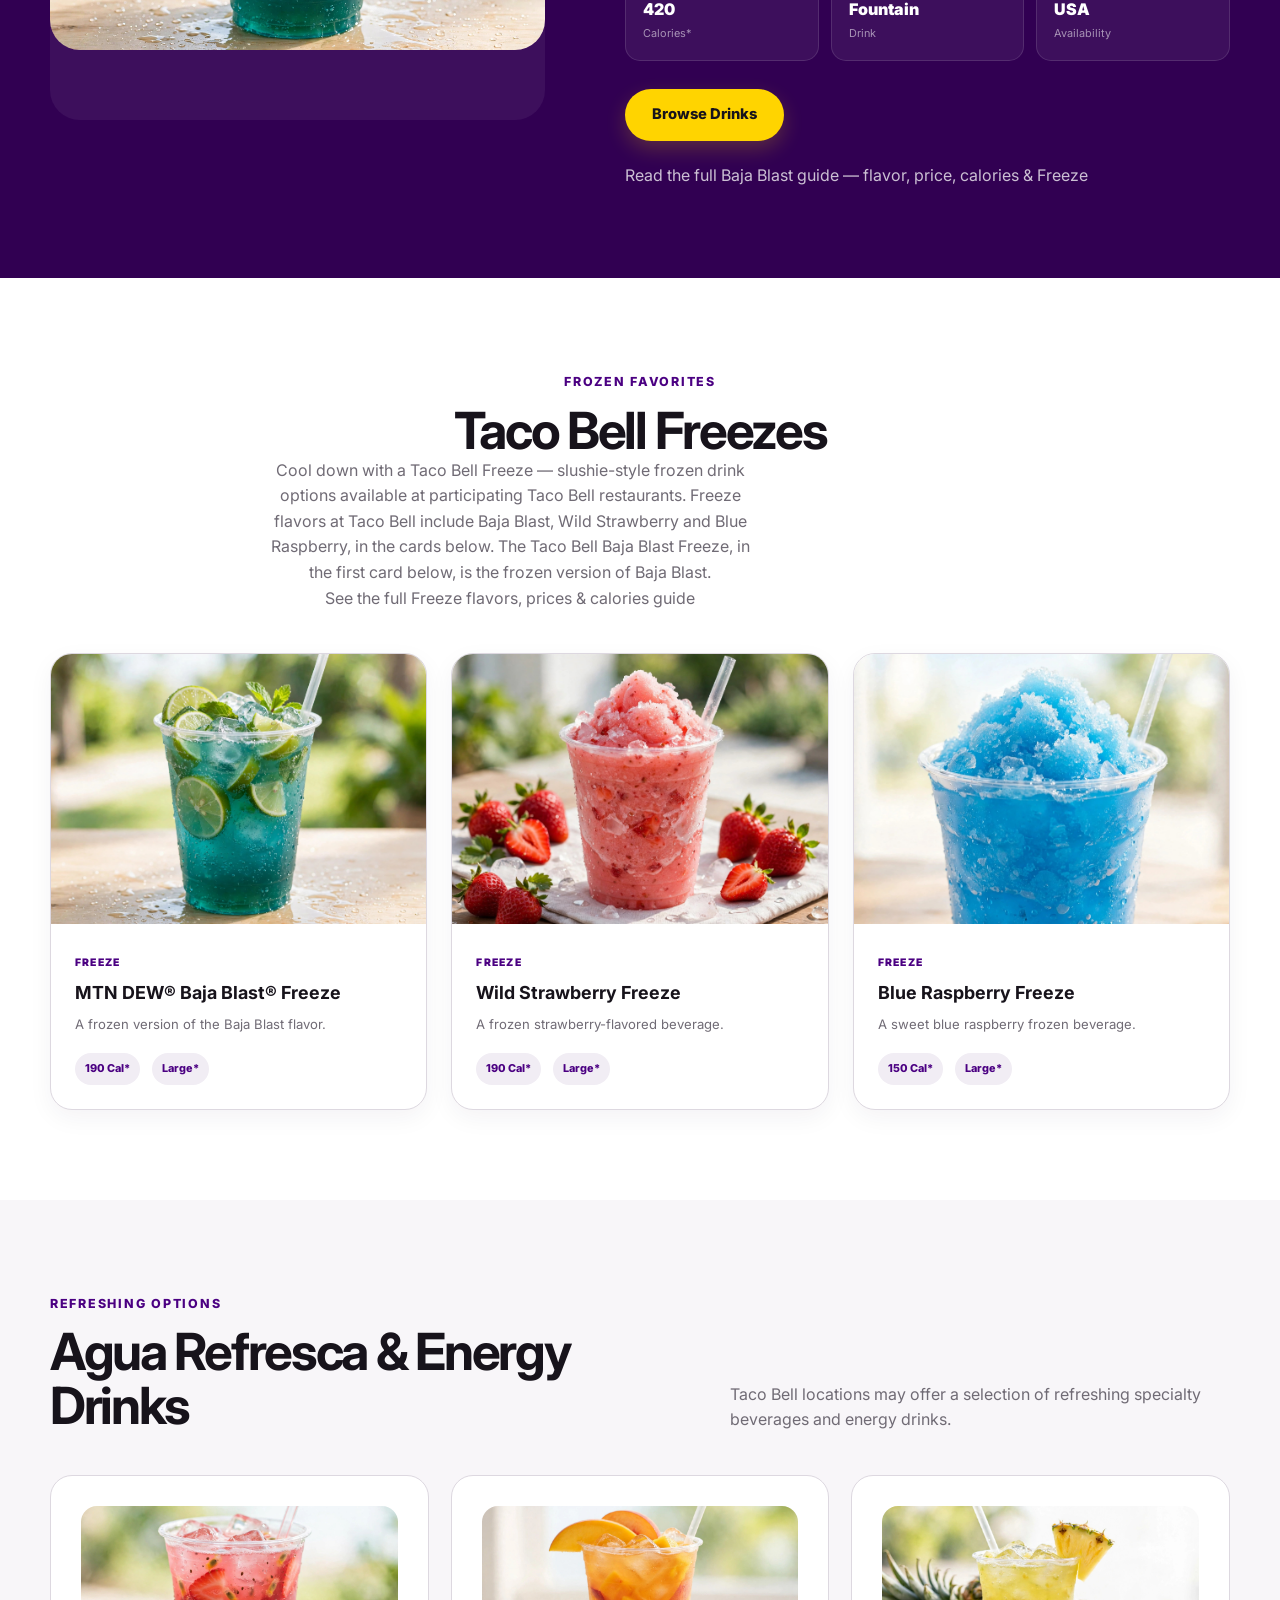
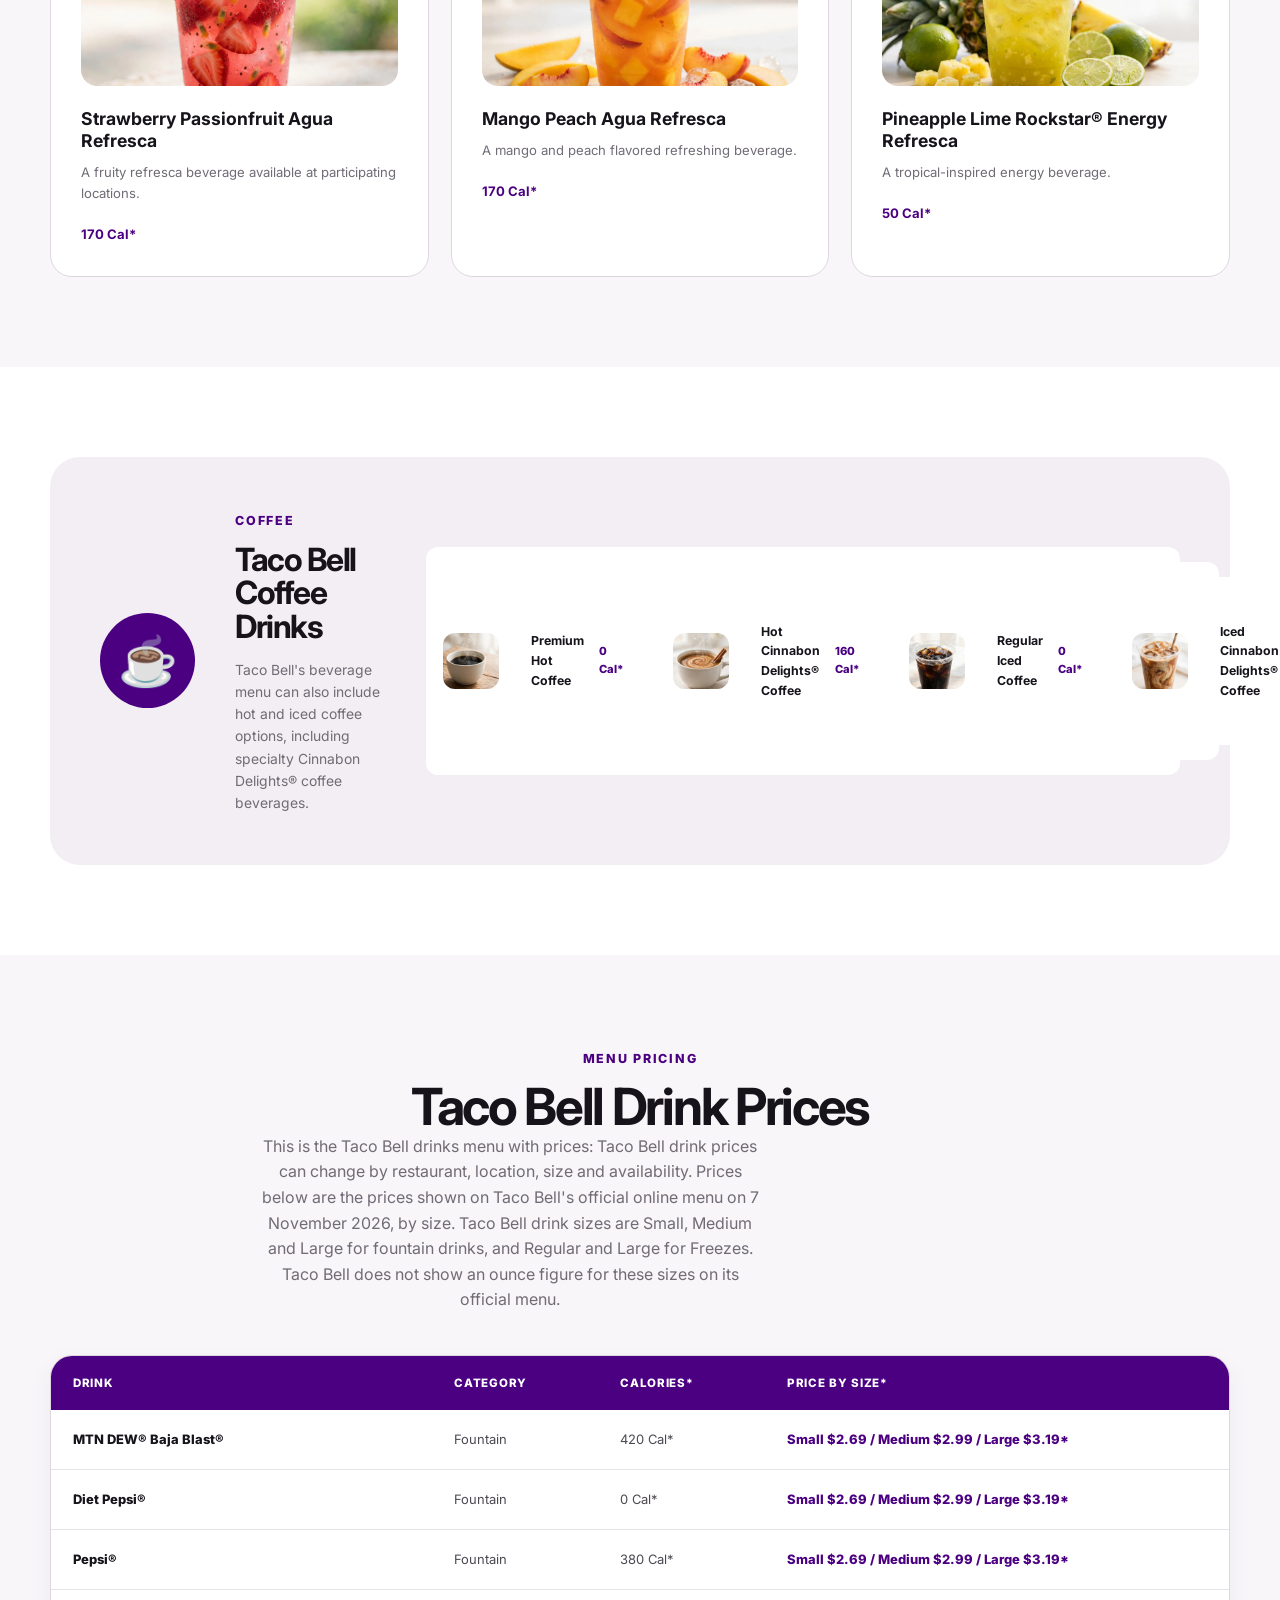
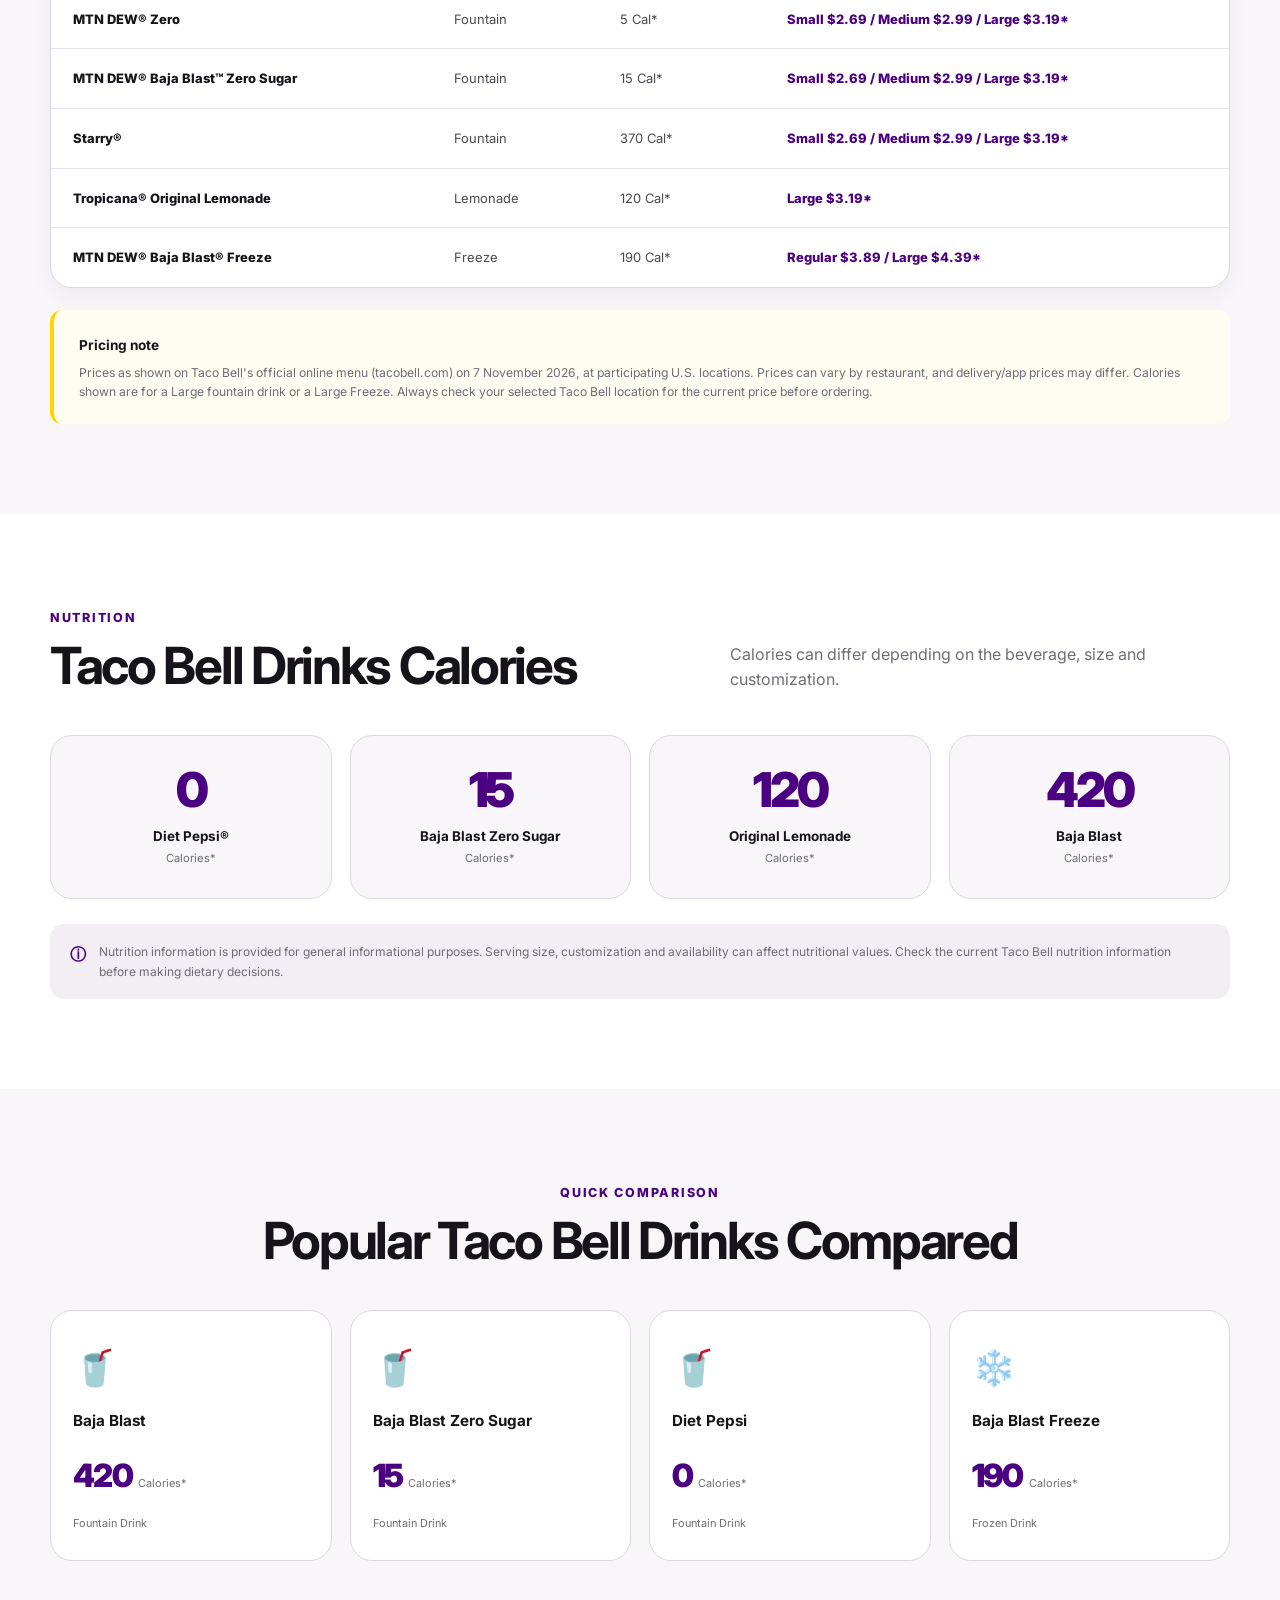
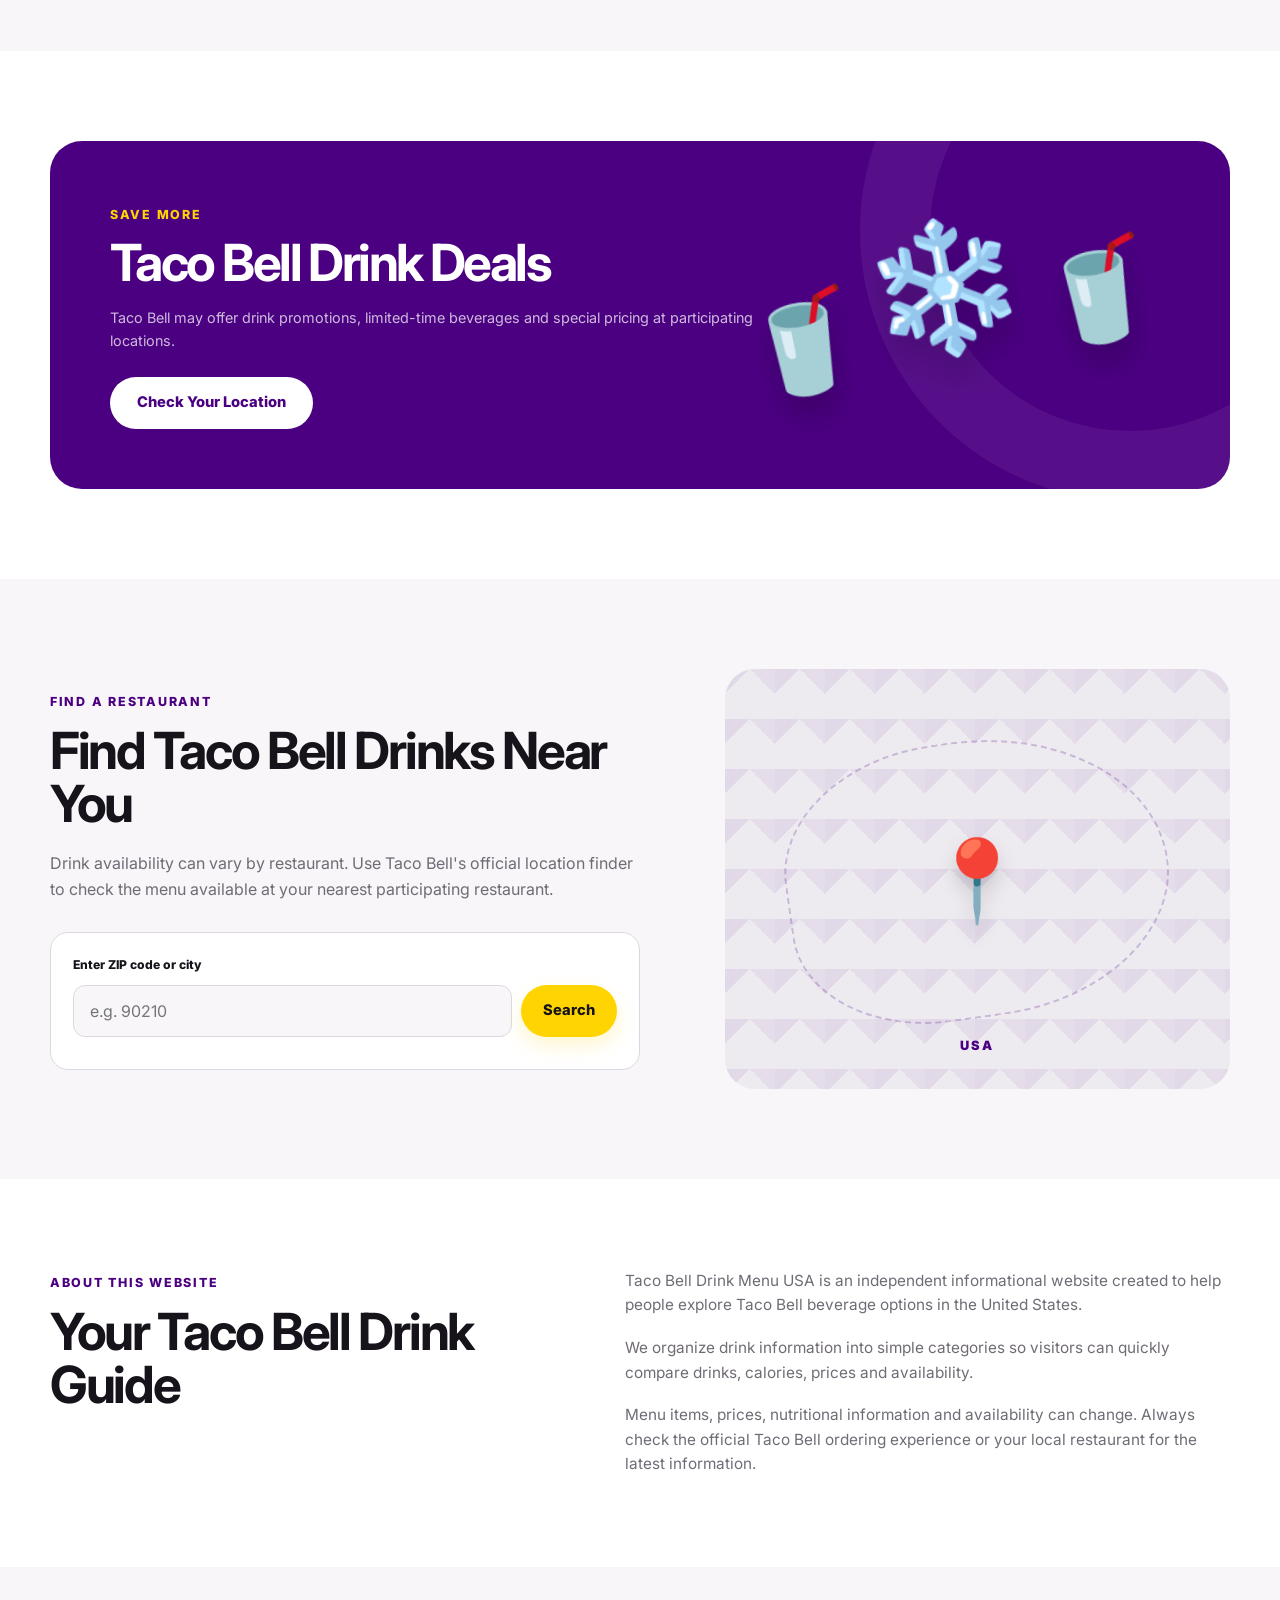
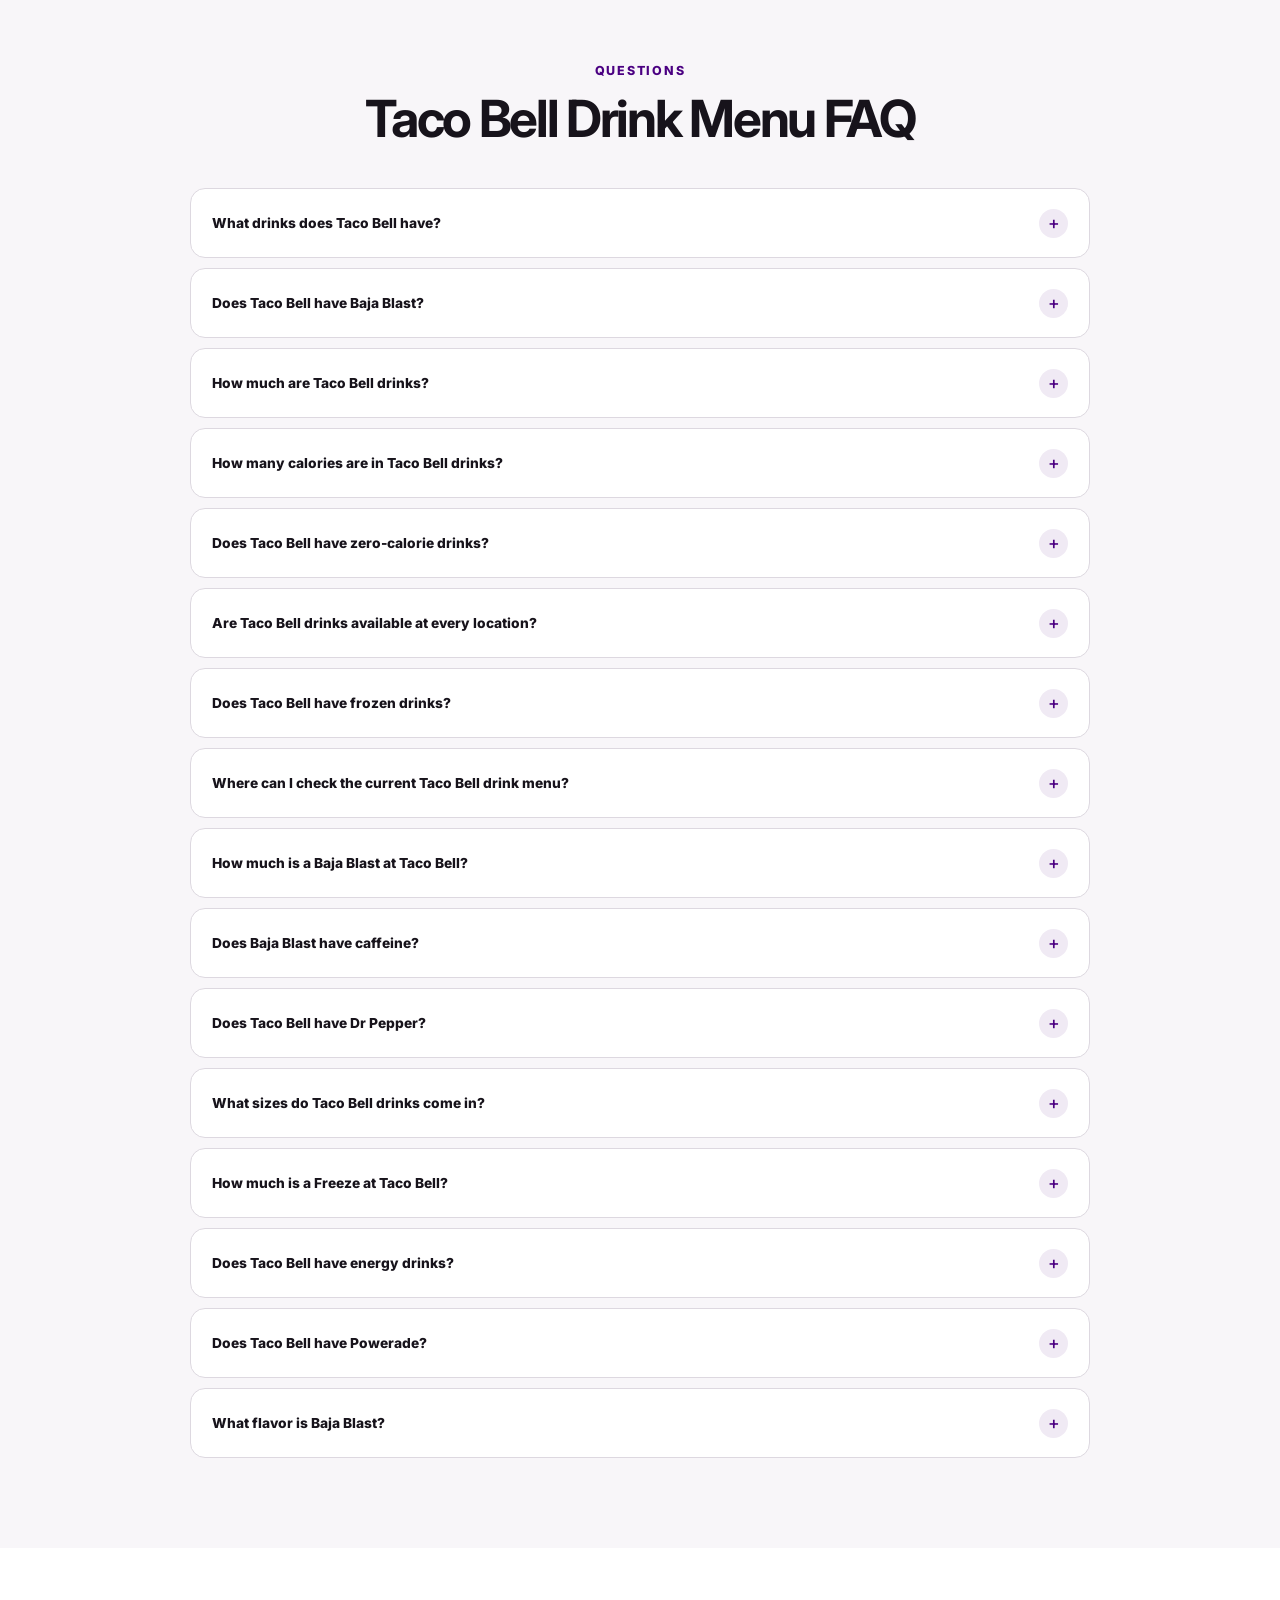
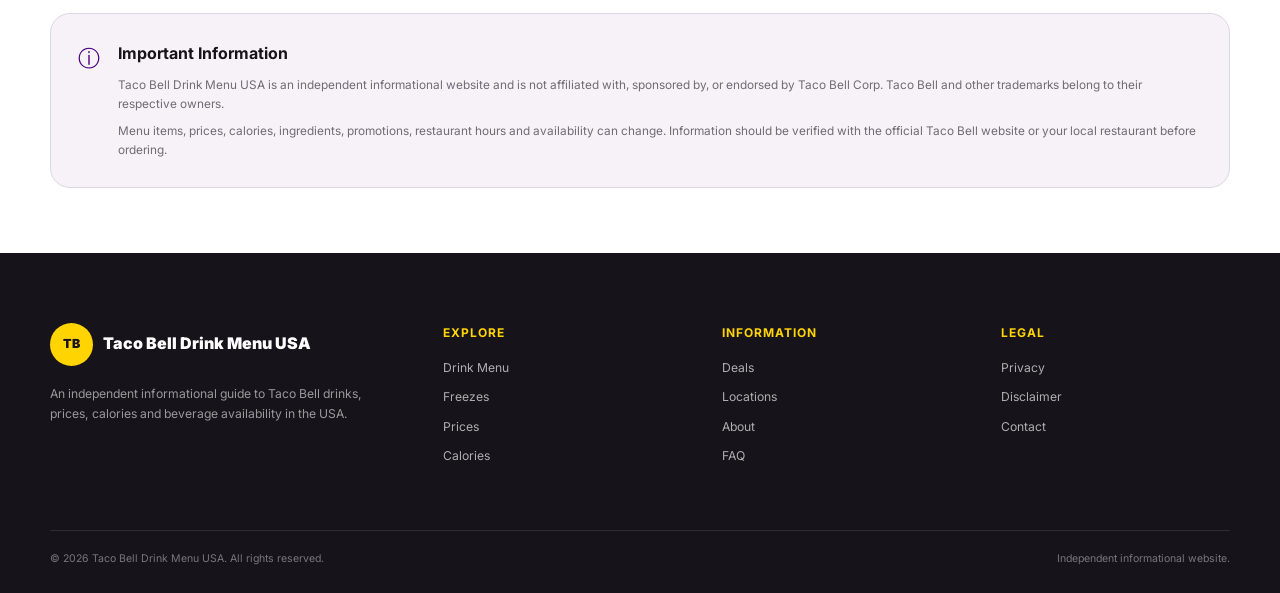
==== commit 3fee0dec: "Add Taco Bell Specialty Drinks guide page; link from home intro; update sitemap and llms.txt" ====
--- a/index.html
+++ b/index.html
@@ -492,6 +492,12 @@
                 about drinks available at participating locations.
             </p>
 
+            <p>
+                <a href="specialty-drinks.html">
+                    See the Taco Bell specialty drinks guide — Baja Blast, Freezes, refrescas, dirty sodas and energy drinks, with prices
+                </a>
+            </p>
+
         </div>
 
     </div>
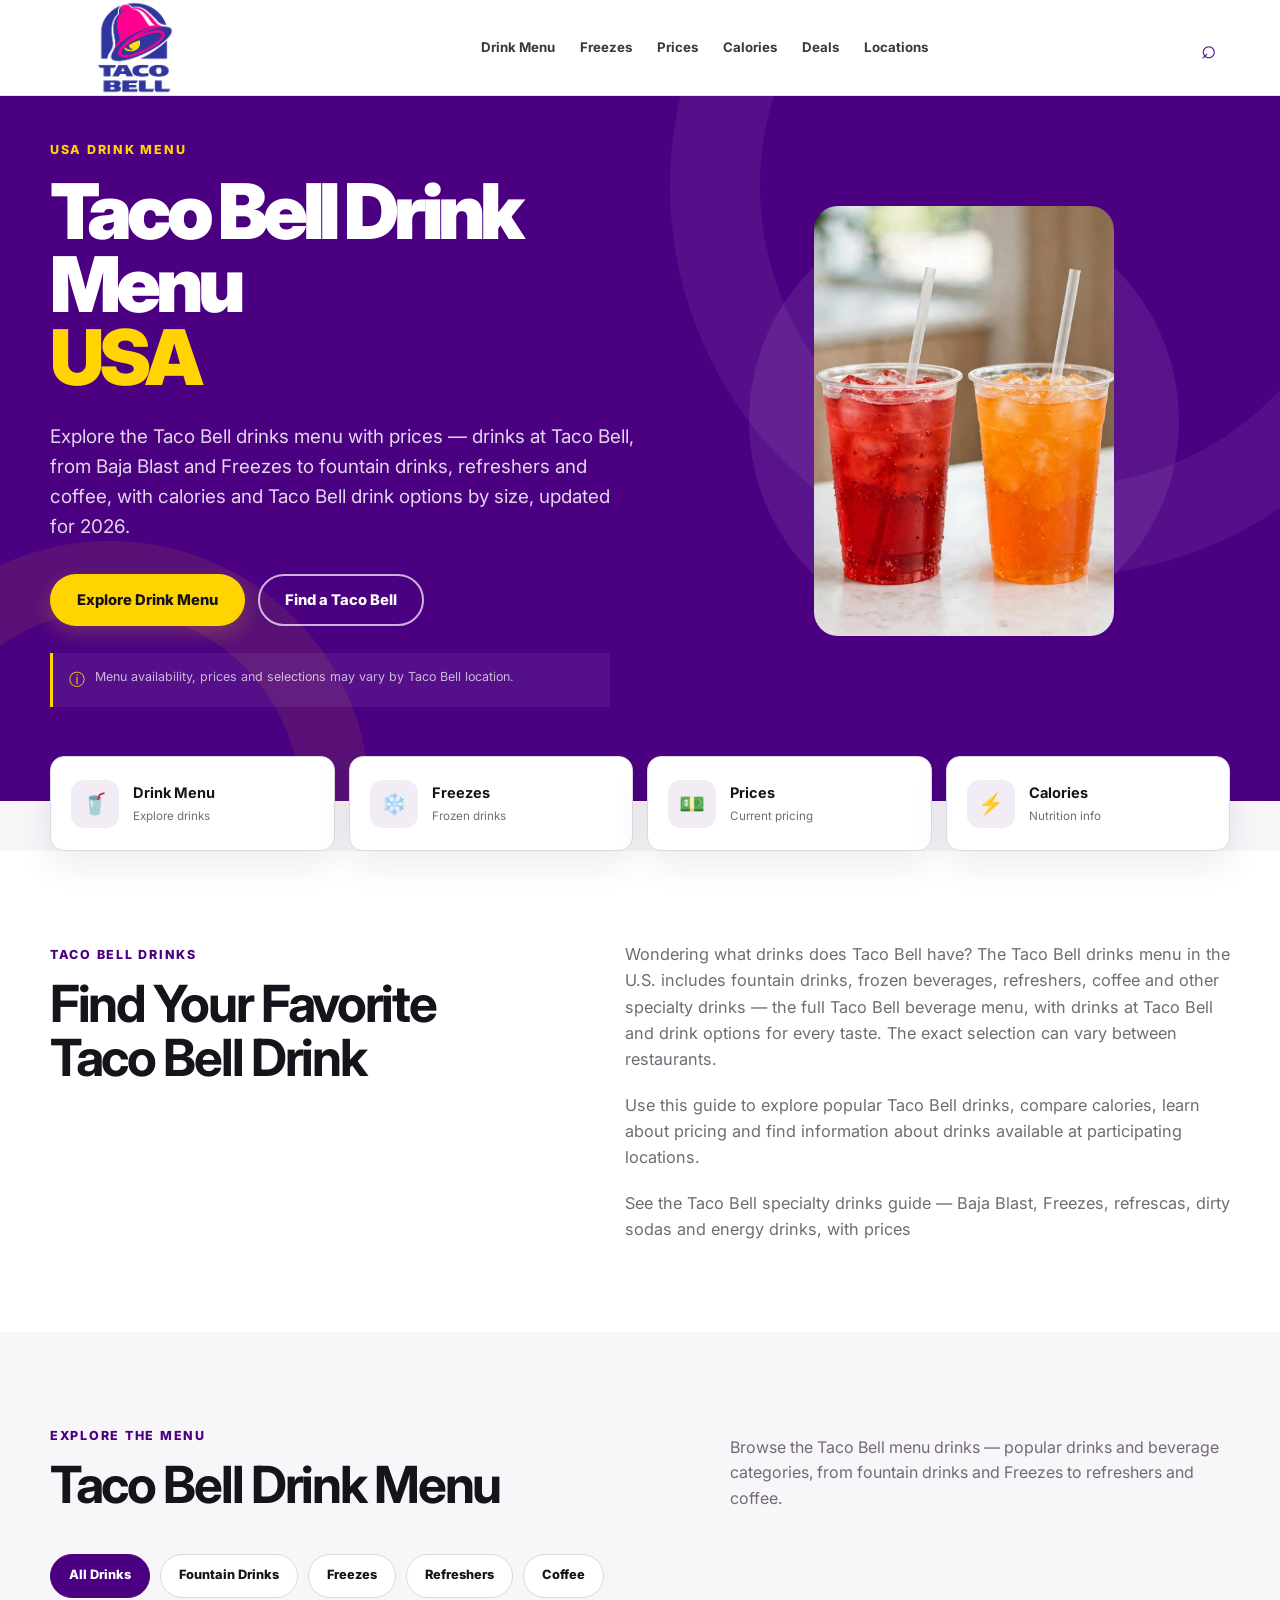
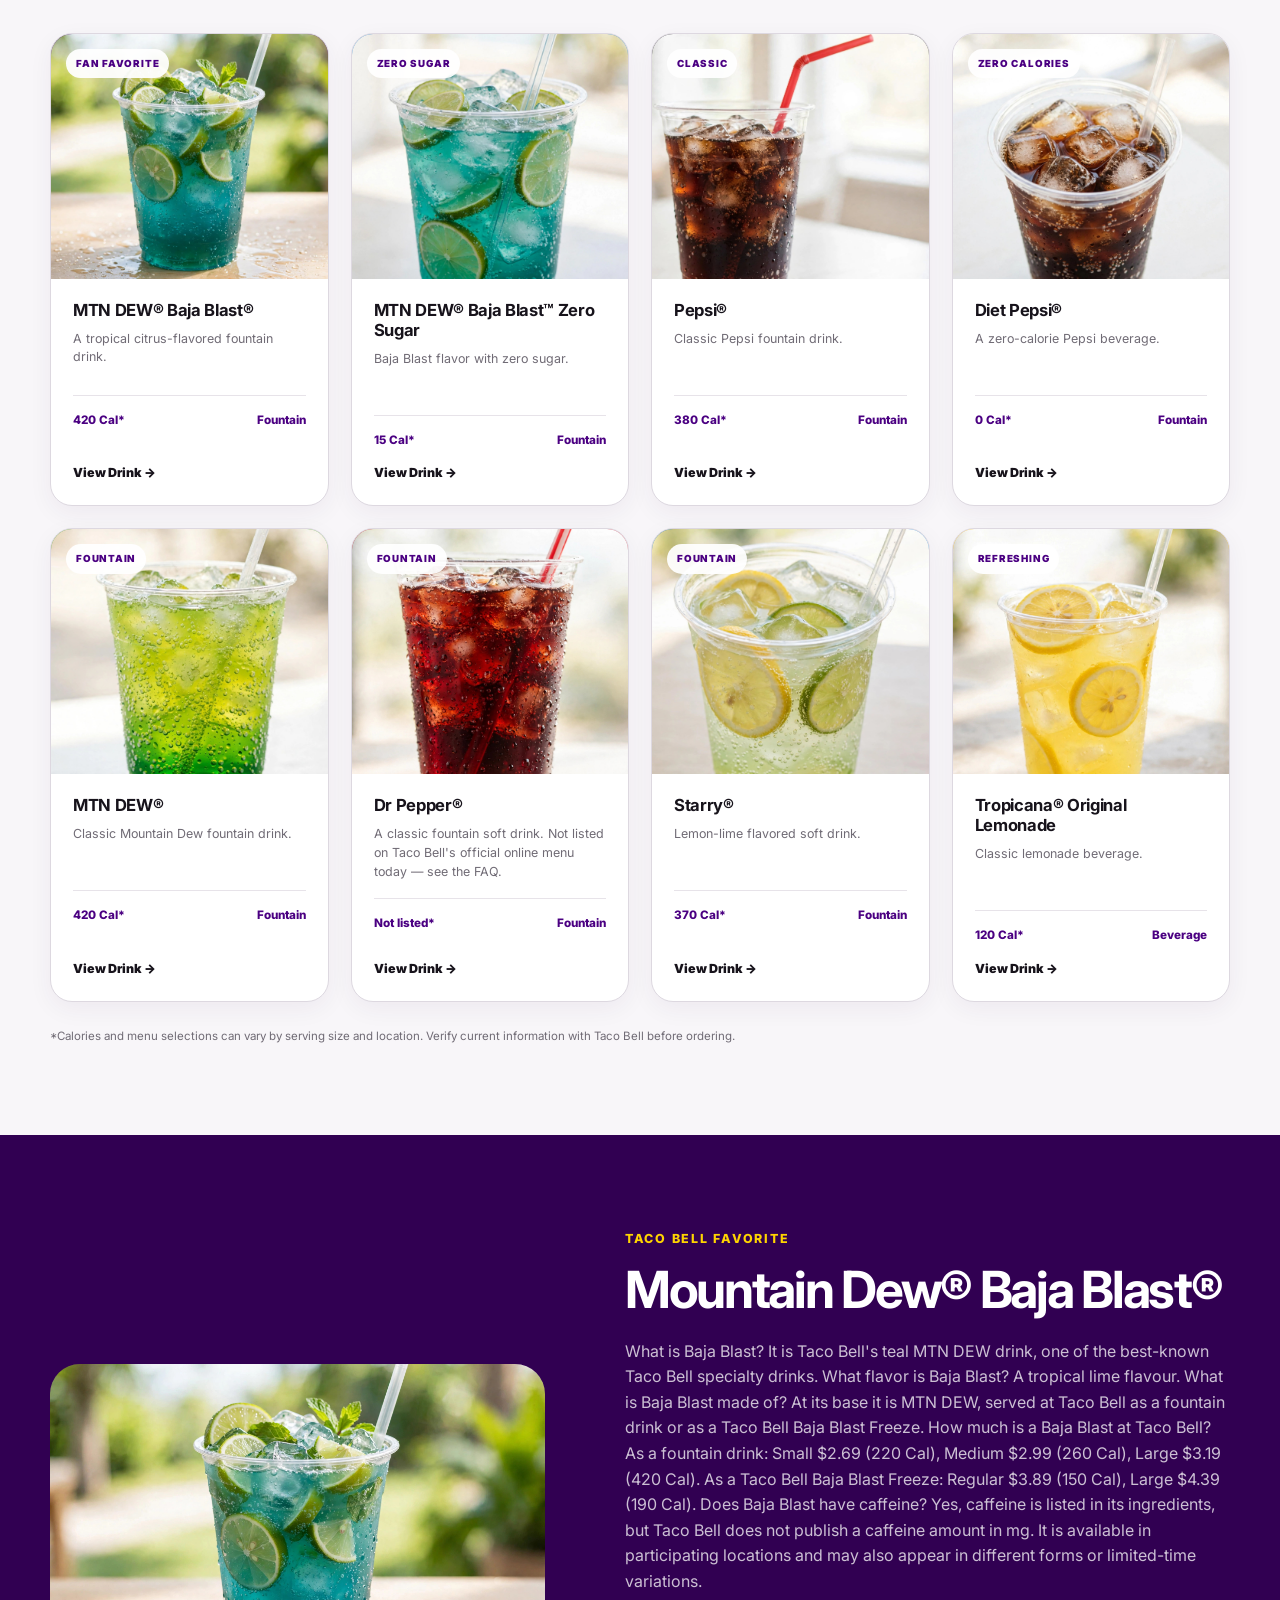
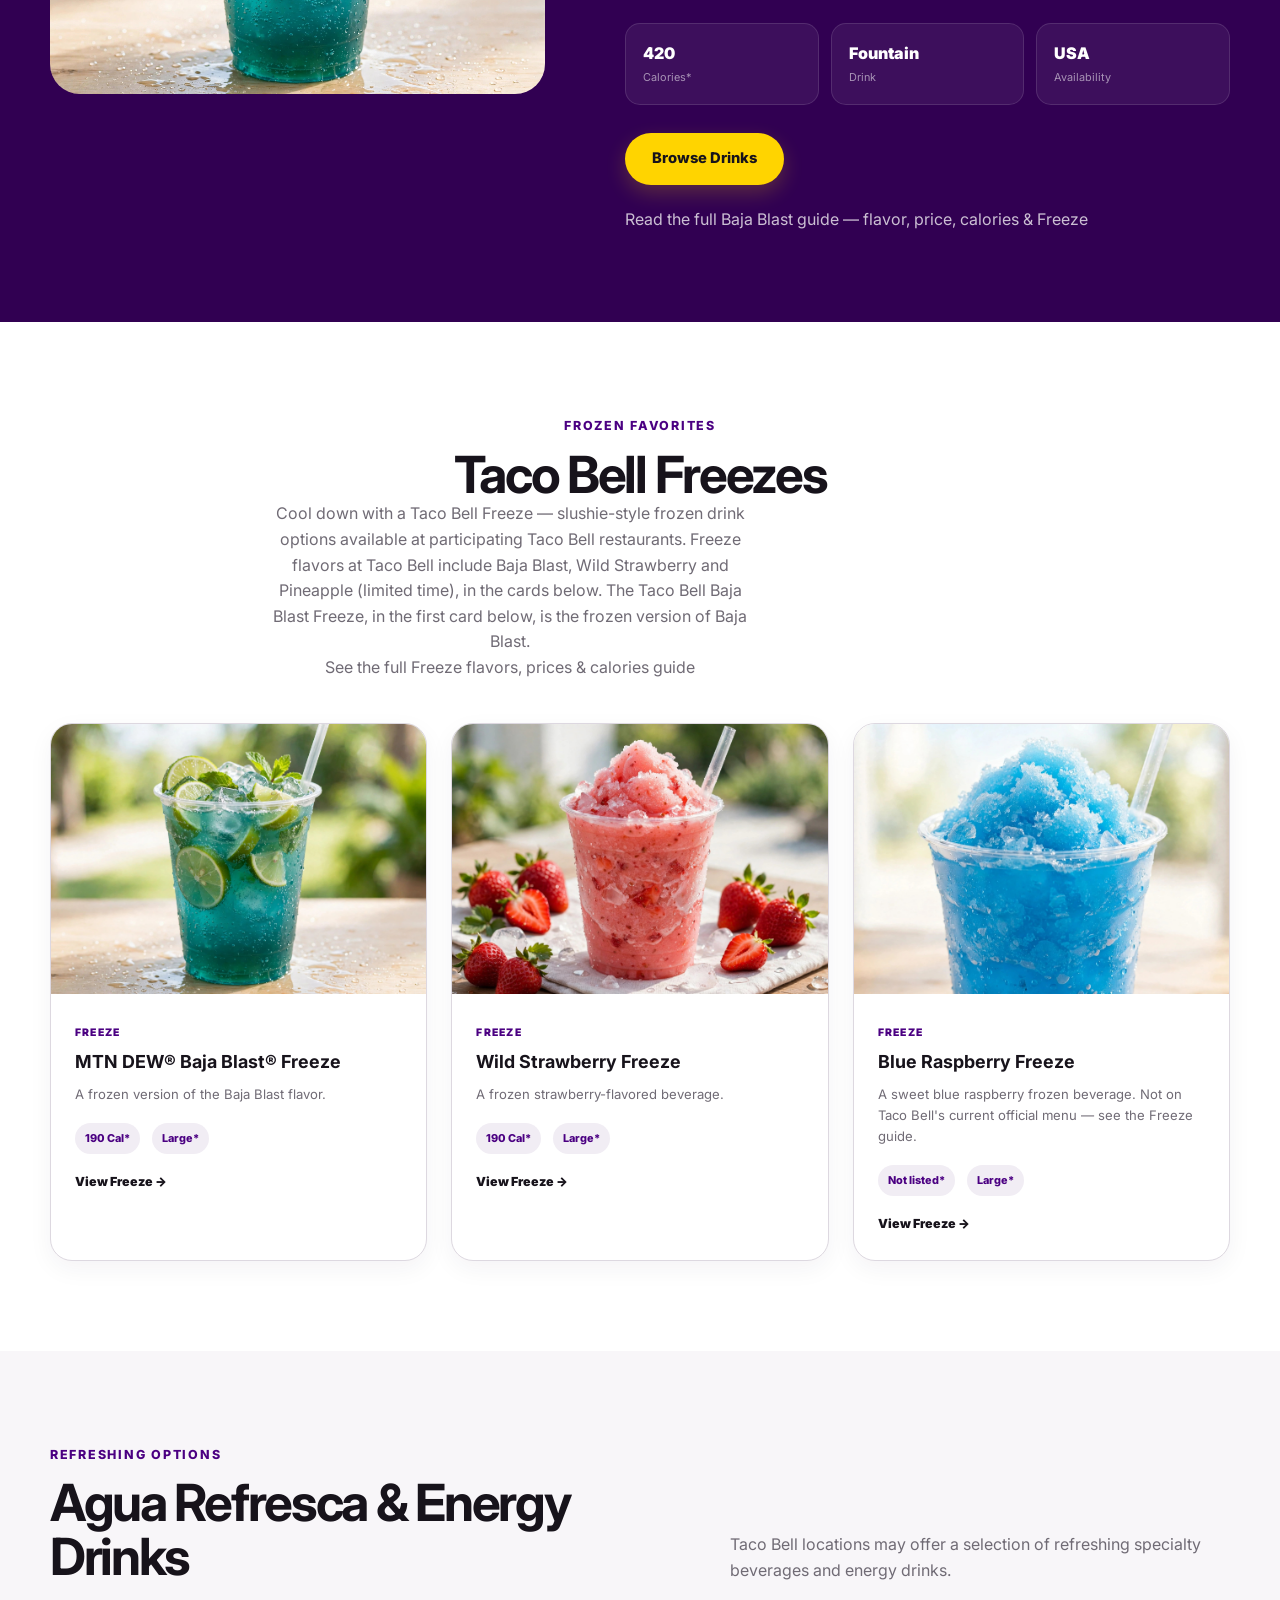
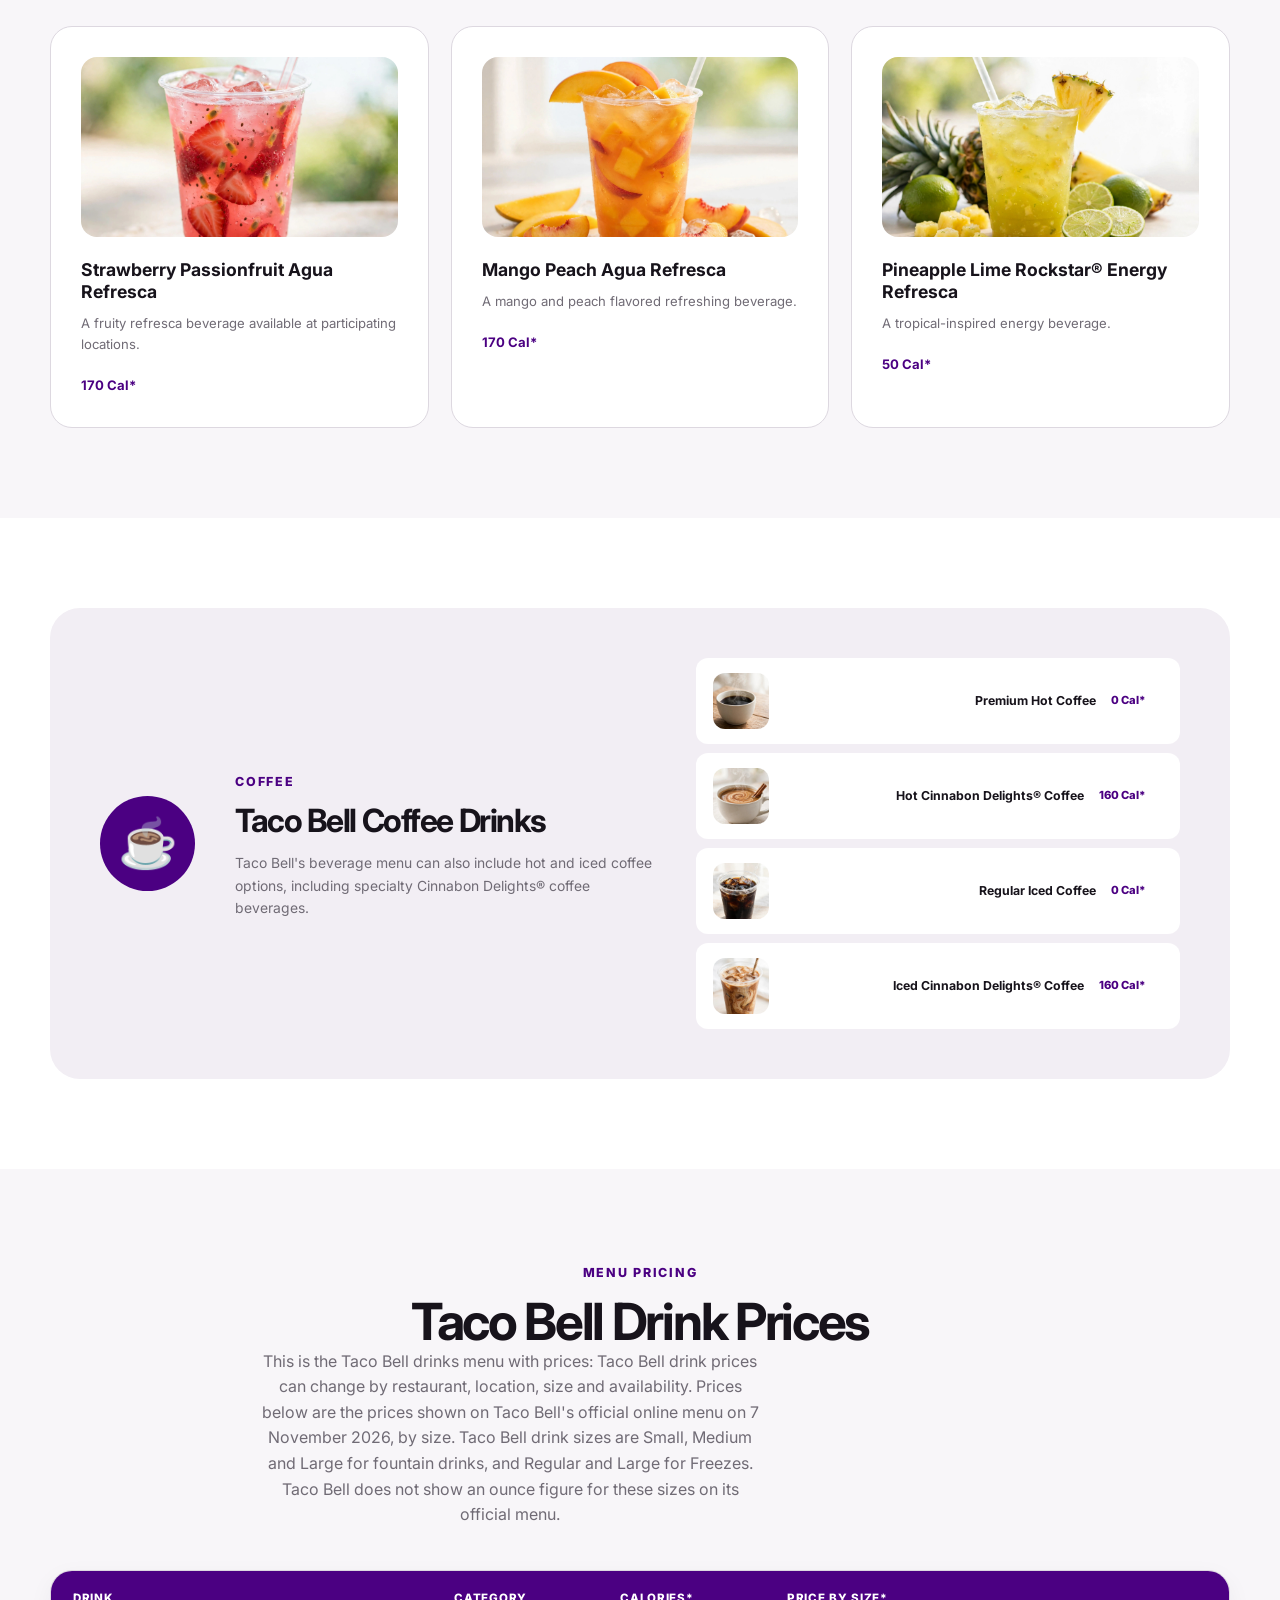
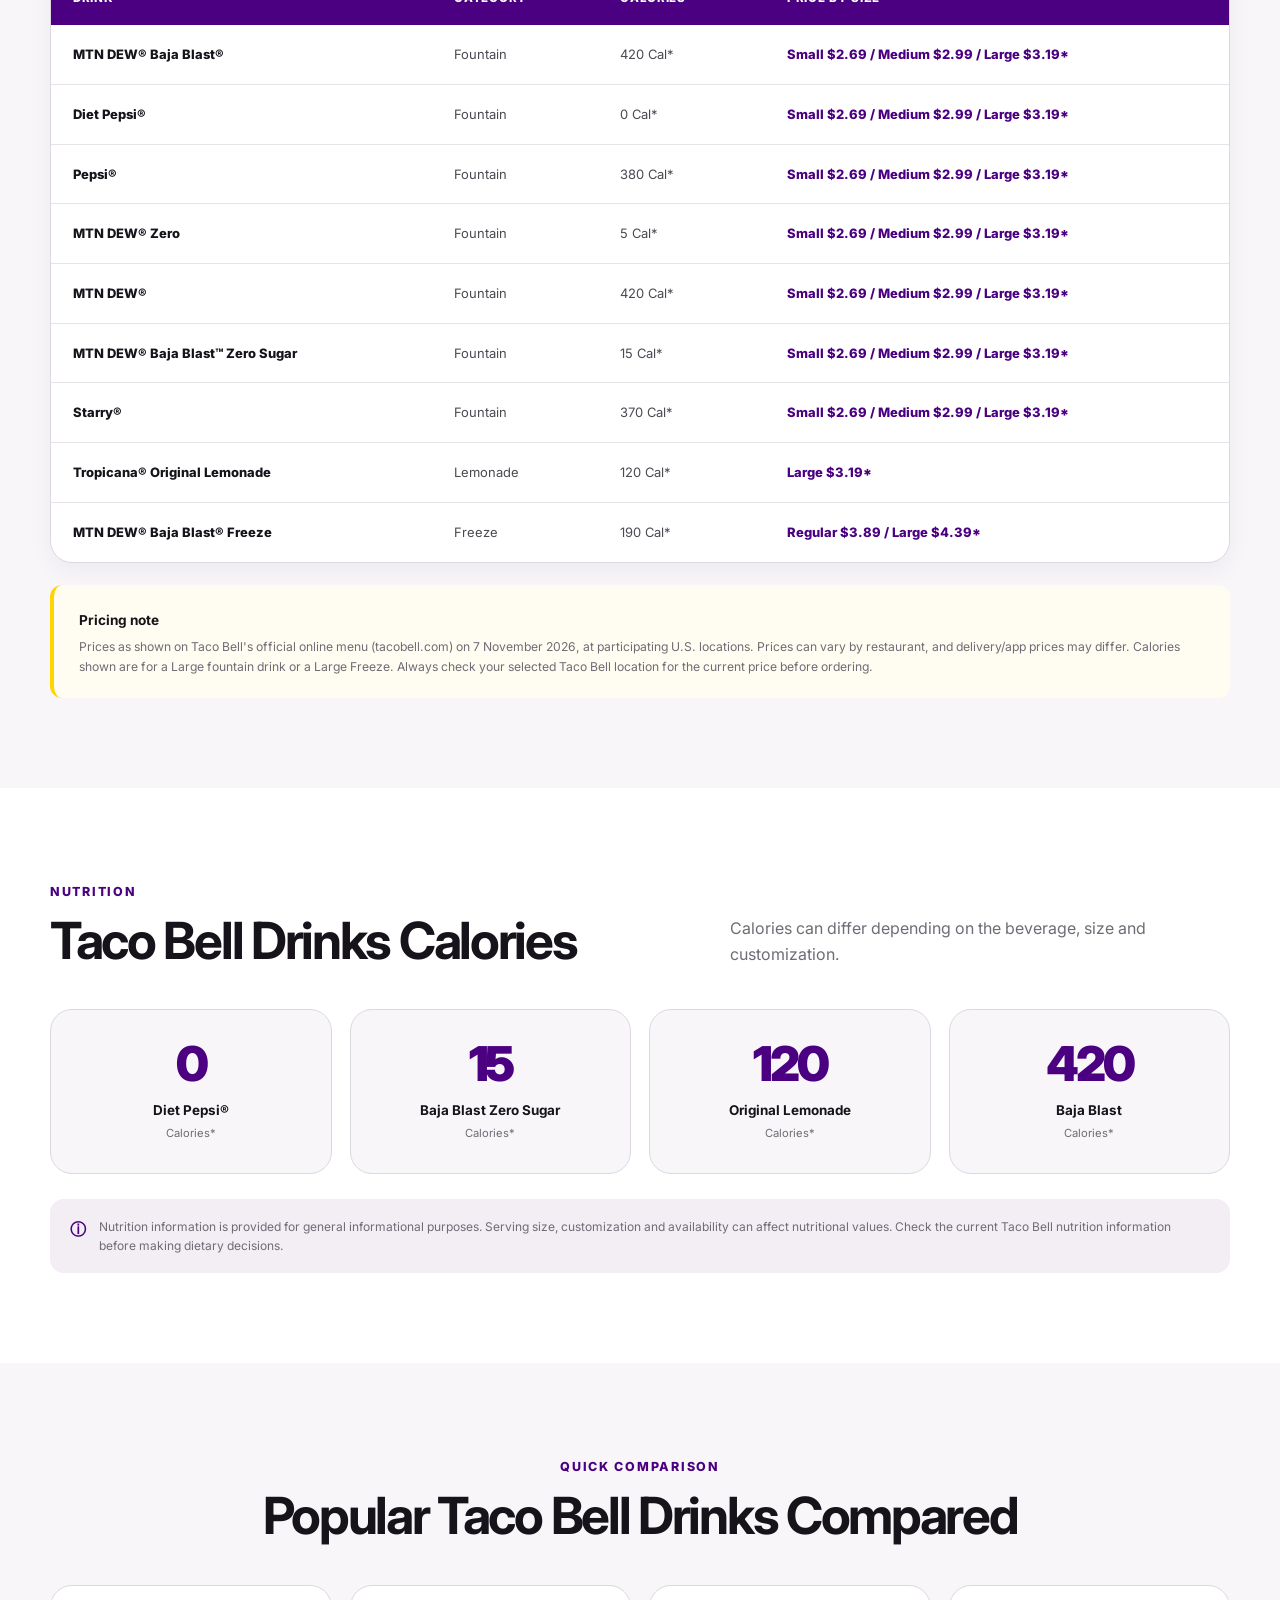
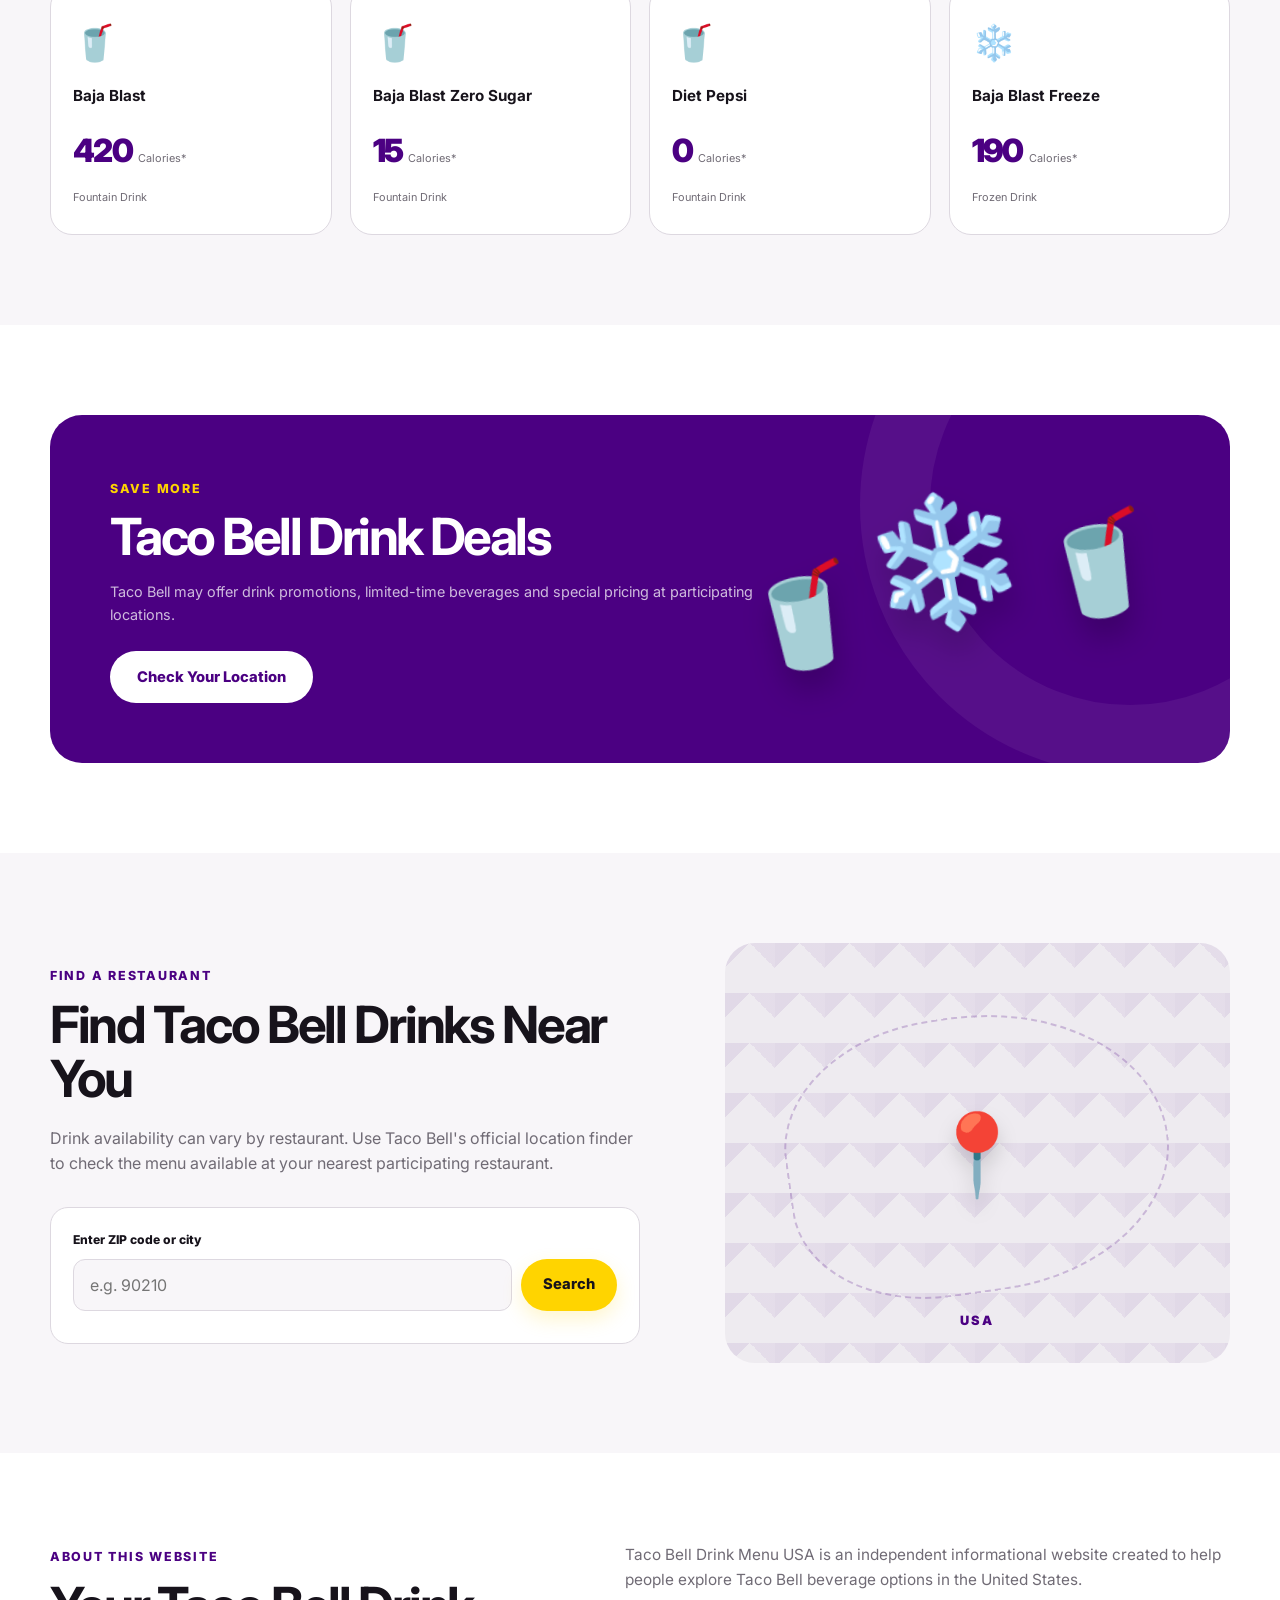
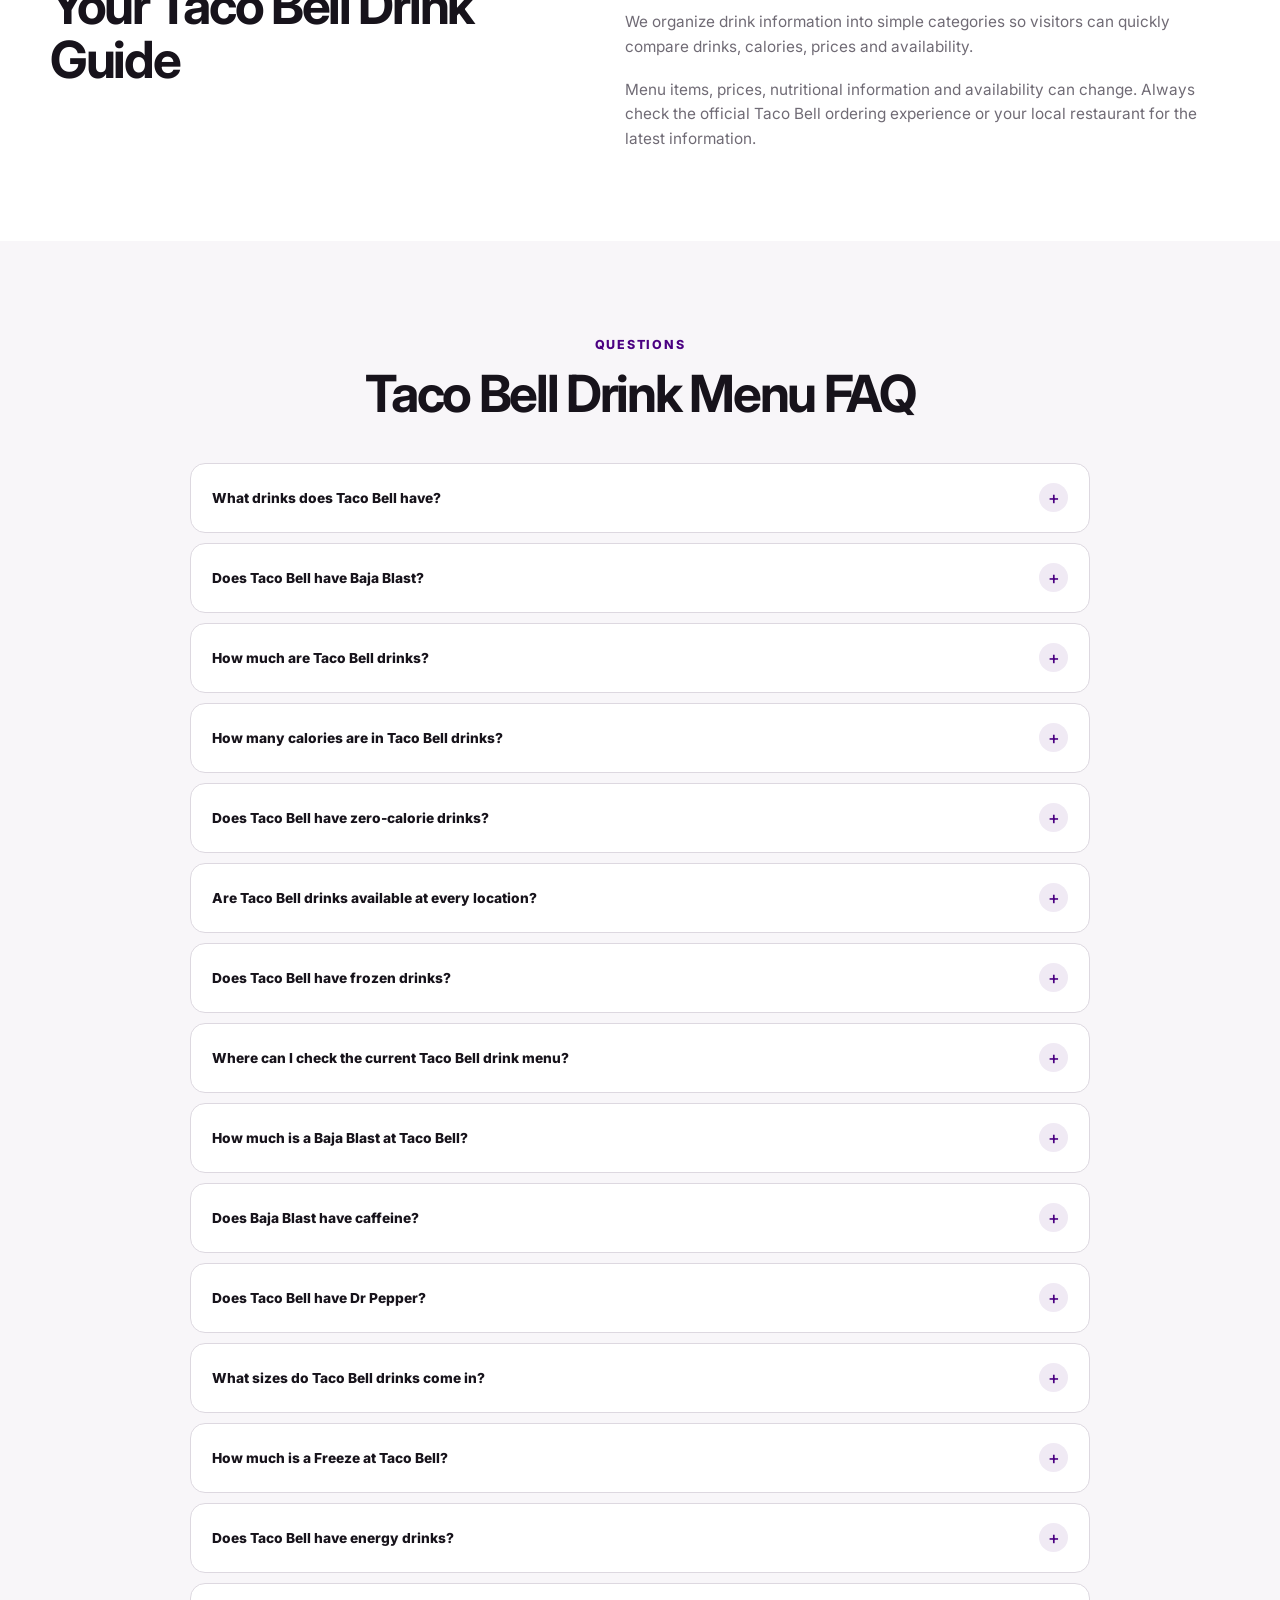
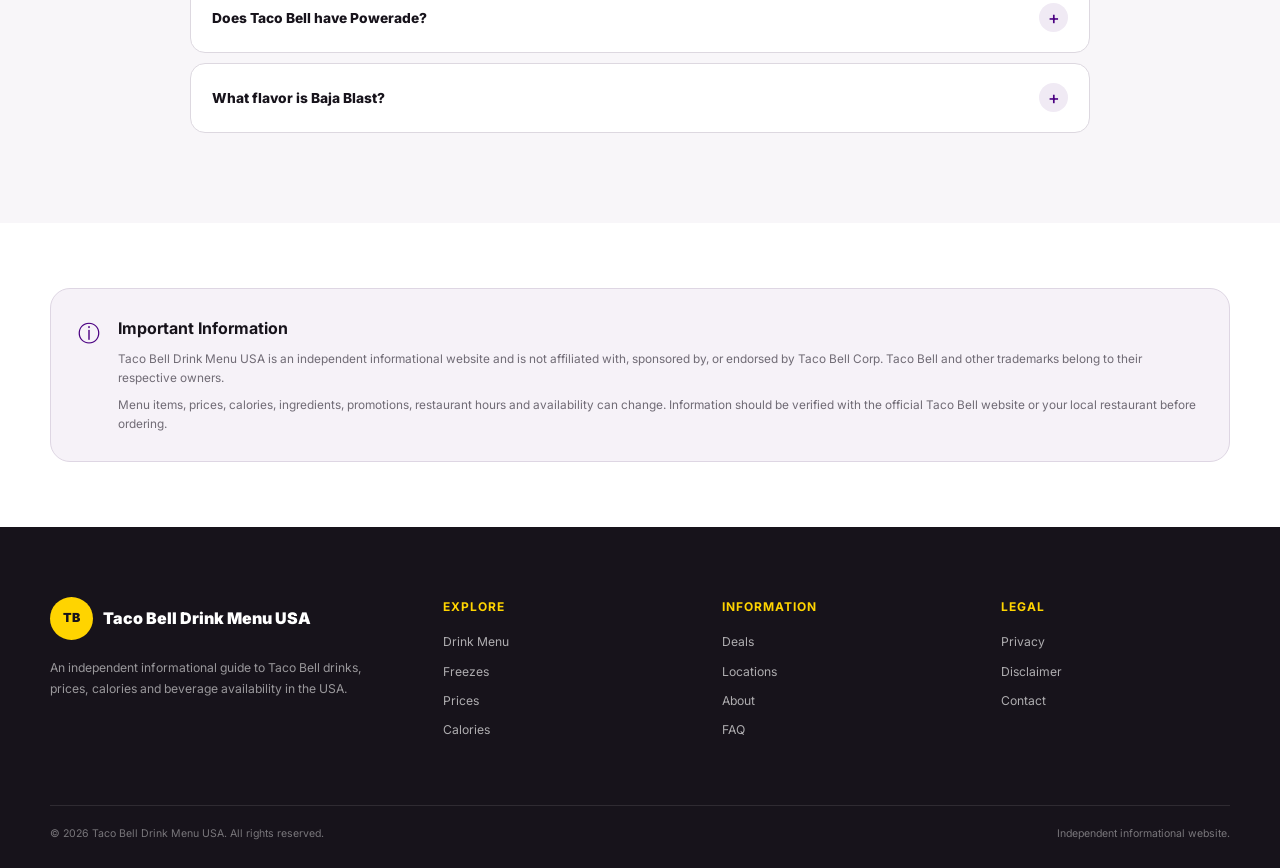
==== commit d181a9e7: "Design + UX fixes: coffee layout (unclosed divs), filters scroll to sections, search covers Freeze c" ====
--- a/index.html
+++ b/index.html
@@ -358,7 +358,7 @@
                     Explore Drink Menu
                 </a>
 
-                <a href="#locations" class="btn btn-secondary">
+                <a href="https://www.tacobell.com/locations" target="_blank" rel="noopener" class="btn btn-secondary">
                     Find a Taco Bell
                 </a>
 
@@ -603,7 +603,7 @@
 
                     </div>
 
-                    <a href="#baja-blast" class="card-link">
+                    <a href="baja-blast.html" class="card-link">
                         View Drink →
                     </a>
 
@@ -649,7 +649,7 @@
 
                     </div>
 
-                    <a href="#baja-zero" class="card-link">
+                    <a href="baja-blast.html" class="card-link">
                         View Drink →
                     </a>
 
@@ -695,7 +695,7 @@
 
                     </div>
 
-                    <a href="#pepsi" class="card-link">
+                    <a href="#prices" class="card-link">
                         View Drink →
                     </a>
 
@@ -741,7 +741,7 @@
 
                     </div>
 
-                    <a href="#diet-pepsi" class="card-link">
+                    <a href="#prices" class="card-link">
                         View Drink →
                     </a>
 
@@ -787,7 +787,7 @@
 
                     </div>
 
-                    <a href="#mtn-dew" class="card-link">
+                    <a href="#prices" class="card-link">
                         View Drink →
                     </a>
 
@@ -818,13 +818,13 @@
                     </h3>
 
                     <p>
-                        A classic fountain soft drink.
+                        A classic fountain soft drink. Not listed on Taco Bell's official online menu today — see the FAQ.
                     </p>
 
                     <div class="drink-meta">
 
                         <span>
-                            360 Cal*
+                            Not listed*
                         </span>
 
                         <span>
@@ -833,7 +833,7 @@
 
                     </div>
 
-                    <a href="#dr-pepper" class="card-link">
+                    <a href="#faq" class="card-link">
                         View Drink →
                     </a>
 
@@ -879,7 +879,7 @@
 
                     </div>
 
-                    <a href="#starry" class="card-link">
+                    <a href="#prices" class="card-link">
                         View Drink →
                     </a>
 
@@ -925,7 +925,7 @@
 
                     </div>
 
-                    <a href="#lemonade" class="card-link">
+                    <a href="#prices" class="card-link">
                         View Drink →
                     </a>
 
@@ -1039,7 +1039,7 @@
 
             <p>
                 Cool down with a Taco Bell Freeze — slushie-style frozen drink options available at
-                participating Taco Bell restaurants. Freeze flavors at Taco Bell include Baja Blast, Wild Strawberry and Blue Raspberry, in the cards below.
+                participating Taco Bell restaurants. Freeze flavors at Taco Bell include Baja Blast, Wild Strawberry and Pineapple (limited time), in the cards below.
                 The Taco Bell Baja Blast Freeze, in the first card below, is the frozen version of Baja Blast.
             </p>
 
@@ -1089,6 +1089,10 @@
 
                     </div>
 
+                    <a href="freezes.html" class="card-link">
+                        View Freeze →
+                    </a>
+
                 </div>
 
             </article>
@@ -1129,6 +1133,10 @@
 
                     </div>
 
+                    <a href="freezes.html" class="card-link">
+                        View Freeze →
+                    </a>
+
                 </div>
 
             </article>
@@ -1154,13 +1162,13 @@
                     </h3>
 
                     <p>
-                        A sweet blue raspberry frozen beverage.
+                        A sweet blue raspberry frozen beverage. Not on Taco Bell's current official menu — see the Freeze guide.
                     </p>
 
                     <div class="freeze-info">
 
                         <span>
-                            150 Cal*
+                            Not listed*
                         </span>
 
                         <span>
@@ -1168,6 +1176,10 @@
                         </span>
 
                     </div>
+
+                    <a href="freezes.html" class="card-link">
+                        View Freeze →
+                    </a>
 
                 </div>
 
@@ -1324,6 +1336,7 @@
                         0 Cal*
                     </span>
                 </div>
+                </div>
 
                 <div class="coffee-item">
                     <img src="assets/images/hot-cinnabon-coffee.jpg" alt="Hot Cinnabon Delights Coffee - hot cinnamon coffee with steam" class="coffee-photo" loading="lazy">
@@ -1336,6 +1349,7 @@
                         160 Cal*
                     </span>
                 </div>
+                </div>
 
                 <div class="coffee-item">
                     <img src="assets/images/iced-coffee-drink.jpg" alt="Regular Iced Coffee - iced black coffee with ice" class="coffee-photo" loading="lazy">
@@ -1348,6 +1362,7 @@
                         0 Cal*
                     </span>
                 </div>
+                </div>
 
                 <div class="coffee-item">
                     <img src="assets/images/iced-cinnabon-coffee.jpg" alt="Iced Cinnabon Delights Coffee - iced cinnamon coffee with ice" class="coffee-photo" loading="lazy">
@@ -1359,6 +1374,7 @@
                     <span>
                         160 Cal*
                     </span>
+                </div>
                 </div>
 
             </div>
@@ -1448,6 +1464,13 @@
                     </tr>
 
                     <tr>
+                        <td>MTN DEW®</td>
+                        <td>Fountain</td>
+                        <td>420 Cal*</td>
+                        <td>Small $2.69 / Medium $2.99 / Large $3.19*</td>
+                    </tr>
+
+                    <tr>
                         <td>MTN DEW® Baja Blast™ Zero Sugar</td>
                         <td>Fountain</td>
                         <td>15 Cal*</td>
@@ -1766,7 +1789,7 @@
                     beverages and special pricing at participating locations.
                 </p>
 
-                <a href="#locations" class="btn btn-light">
+                <a href="https://www.tacobell.com/locations" target="_blank" rel="noopener" class="btn btn-light">
                     Check Your Location
                 </a>
 
--- a/style.css
+++ b/style.css
@@ -2477,6 +2477,13 @@
     letter-spacing: -0.045em;
 }
 
+/* Search only works on the home page (drink cards live there),
+   so hide the search button on sub-pages instead of showing
+   a "No drinks found" dead end. */
+.subpage .search-toggle {
+    display: none;
+}
+
 .page-content p {
     margin-bottom: 18px;
     color: var(--dark);
@@ -2503,3 +2510,40 @@
     color: var(--purple);
     text-decoration: underline;
 }
+
+/* =========================================================
+   DESIGN + UX FIXES — 12 Nov 2026 audit
+   ========================================================= */
+
+/* Hero: keep the disclaimer line clear of the overlapping
+   quick-info cards below it. */
+.hero {
+    padding-bottom: 55px;
+}
+
+/* Anchor jumps: keep section headings clear of the sticky header. */
+section[id] {
+    scroll-margin-top: 100px;
+}
+
+/* Drink cards: equal heights, "View Drink" links aligned at the bottom. */
+.drink-card {
+    display: flex;
+    flex-direction: column;
+}
+
+.drink-content {
+    flex: 1;
+    display: flex;
+    flex-direction: column;
+}
+
+.drink-content .card-link {
+    margin-top: auto;
+    padding-top: 14px;
+}
+
+/* Baja photo: let the image set the height — no empty purple bands. */
+.featured-visual {
+    min-height: 0;
+}
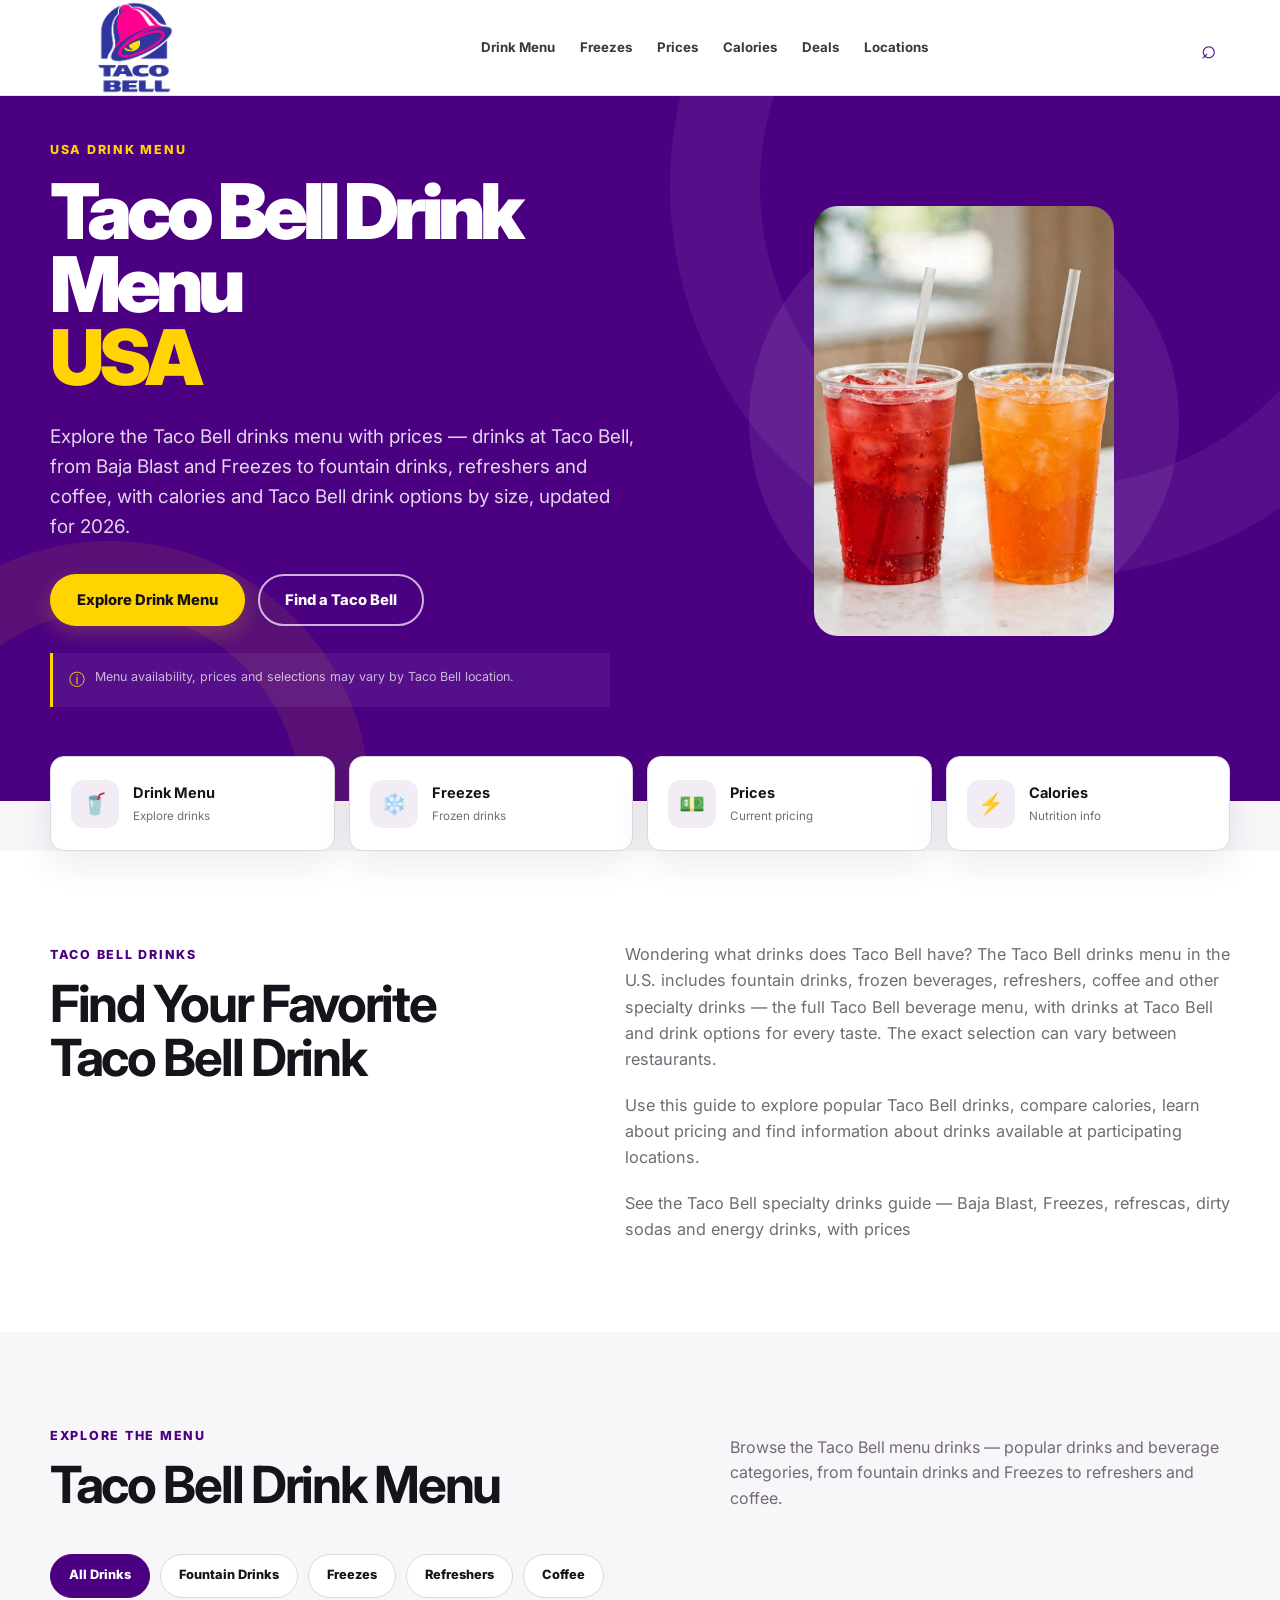
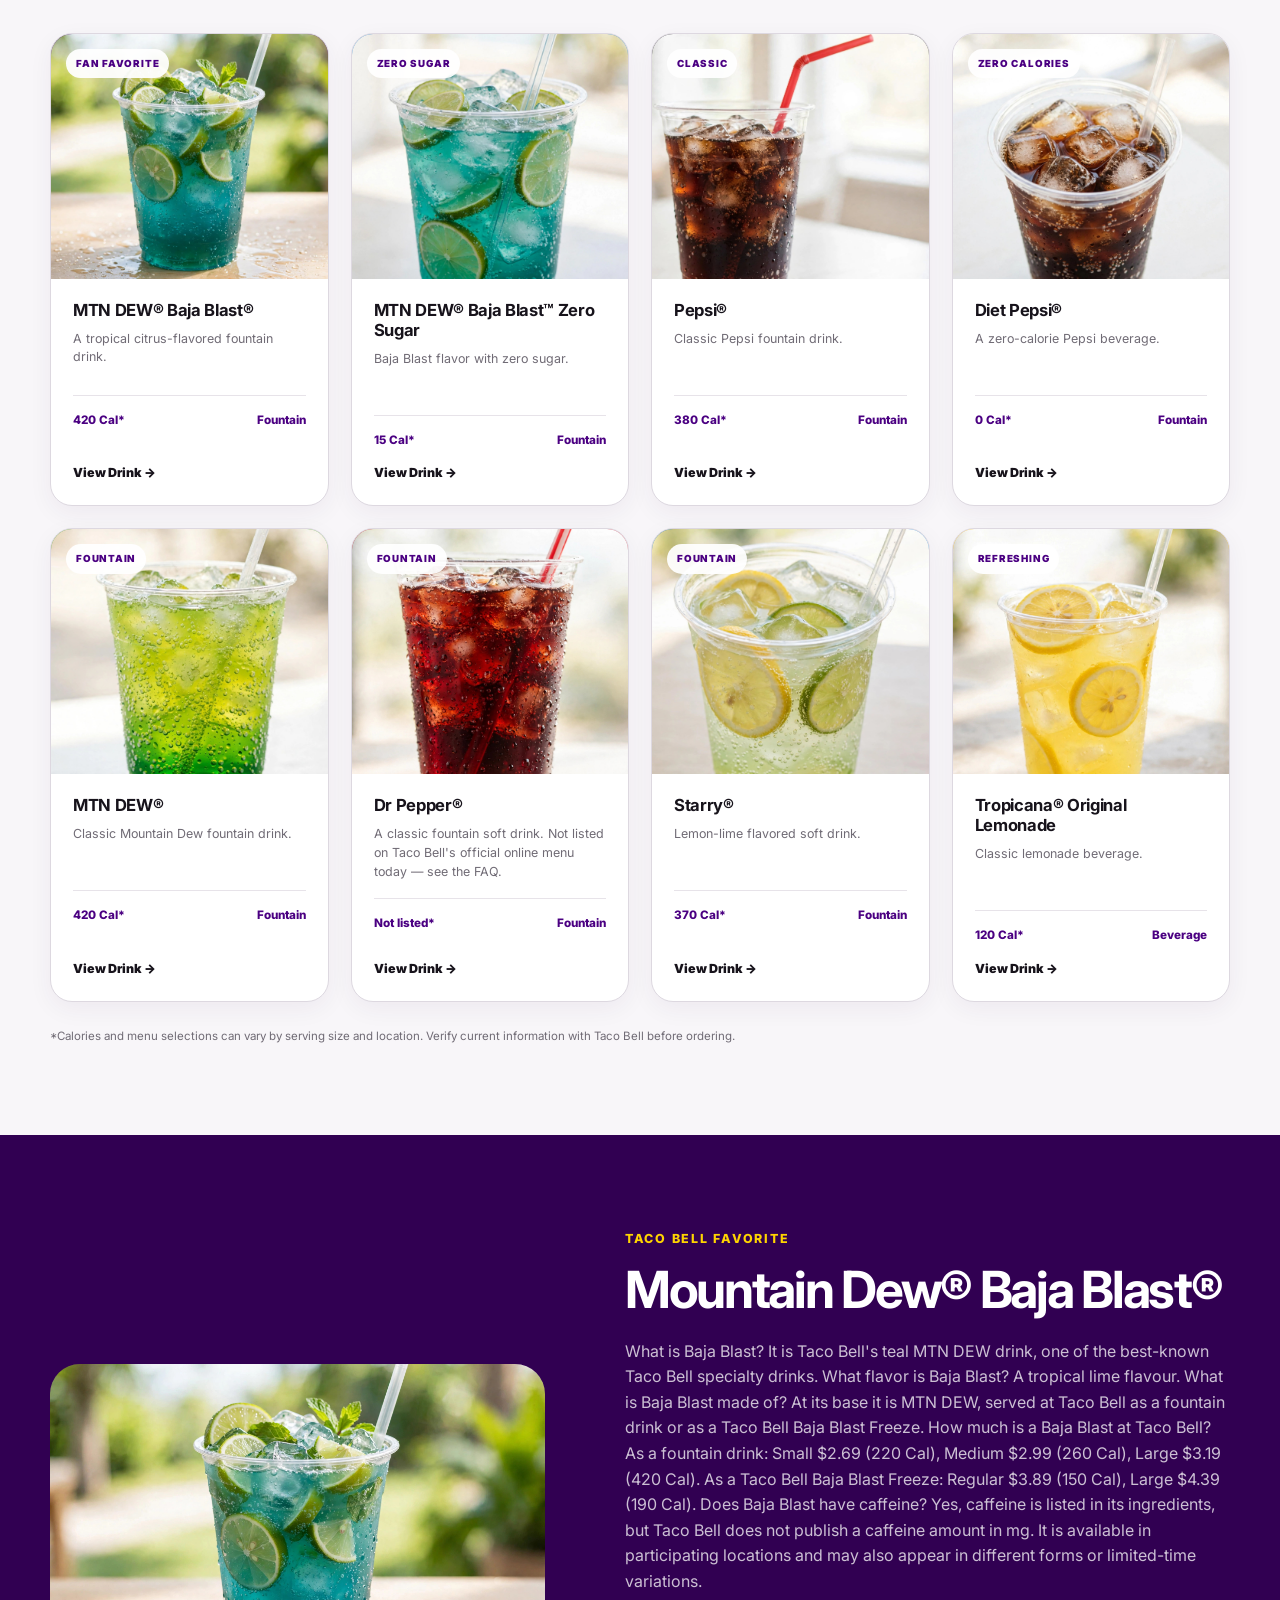
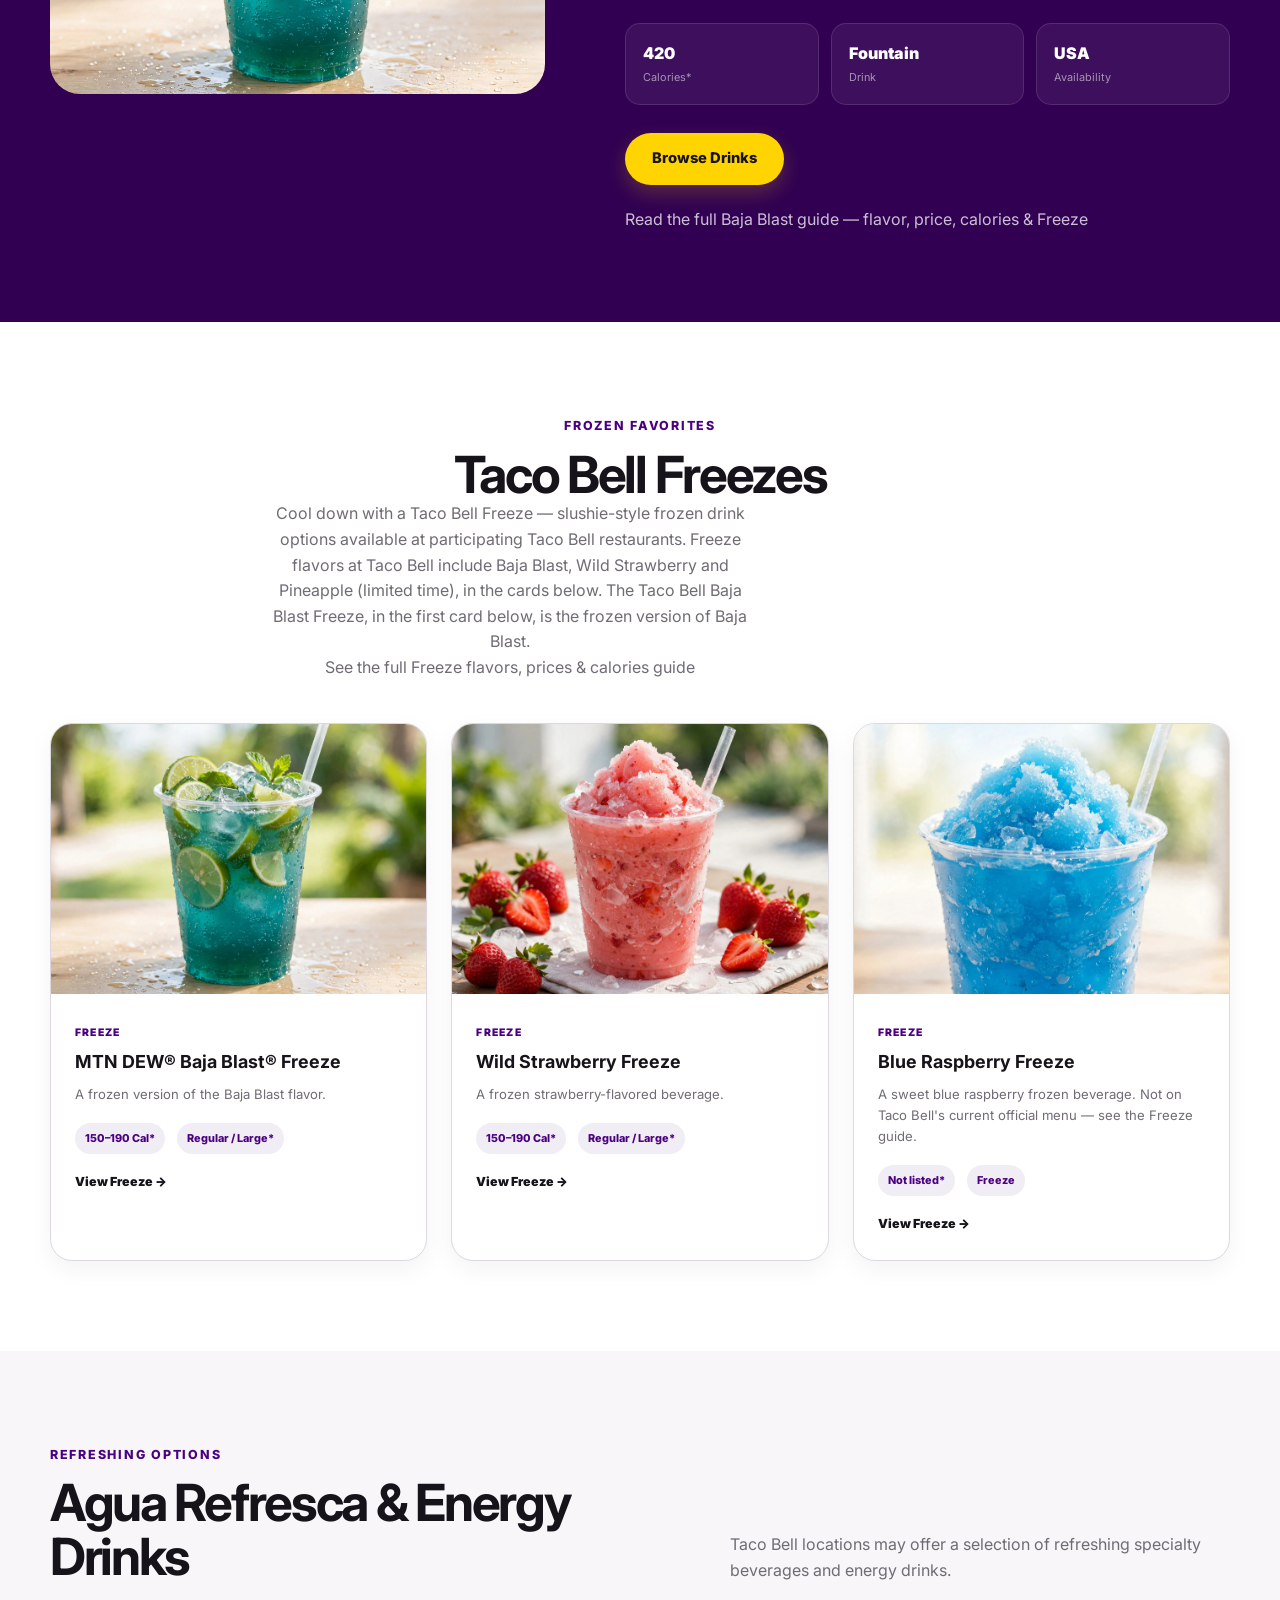
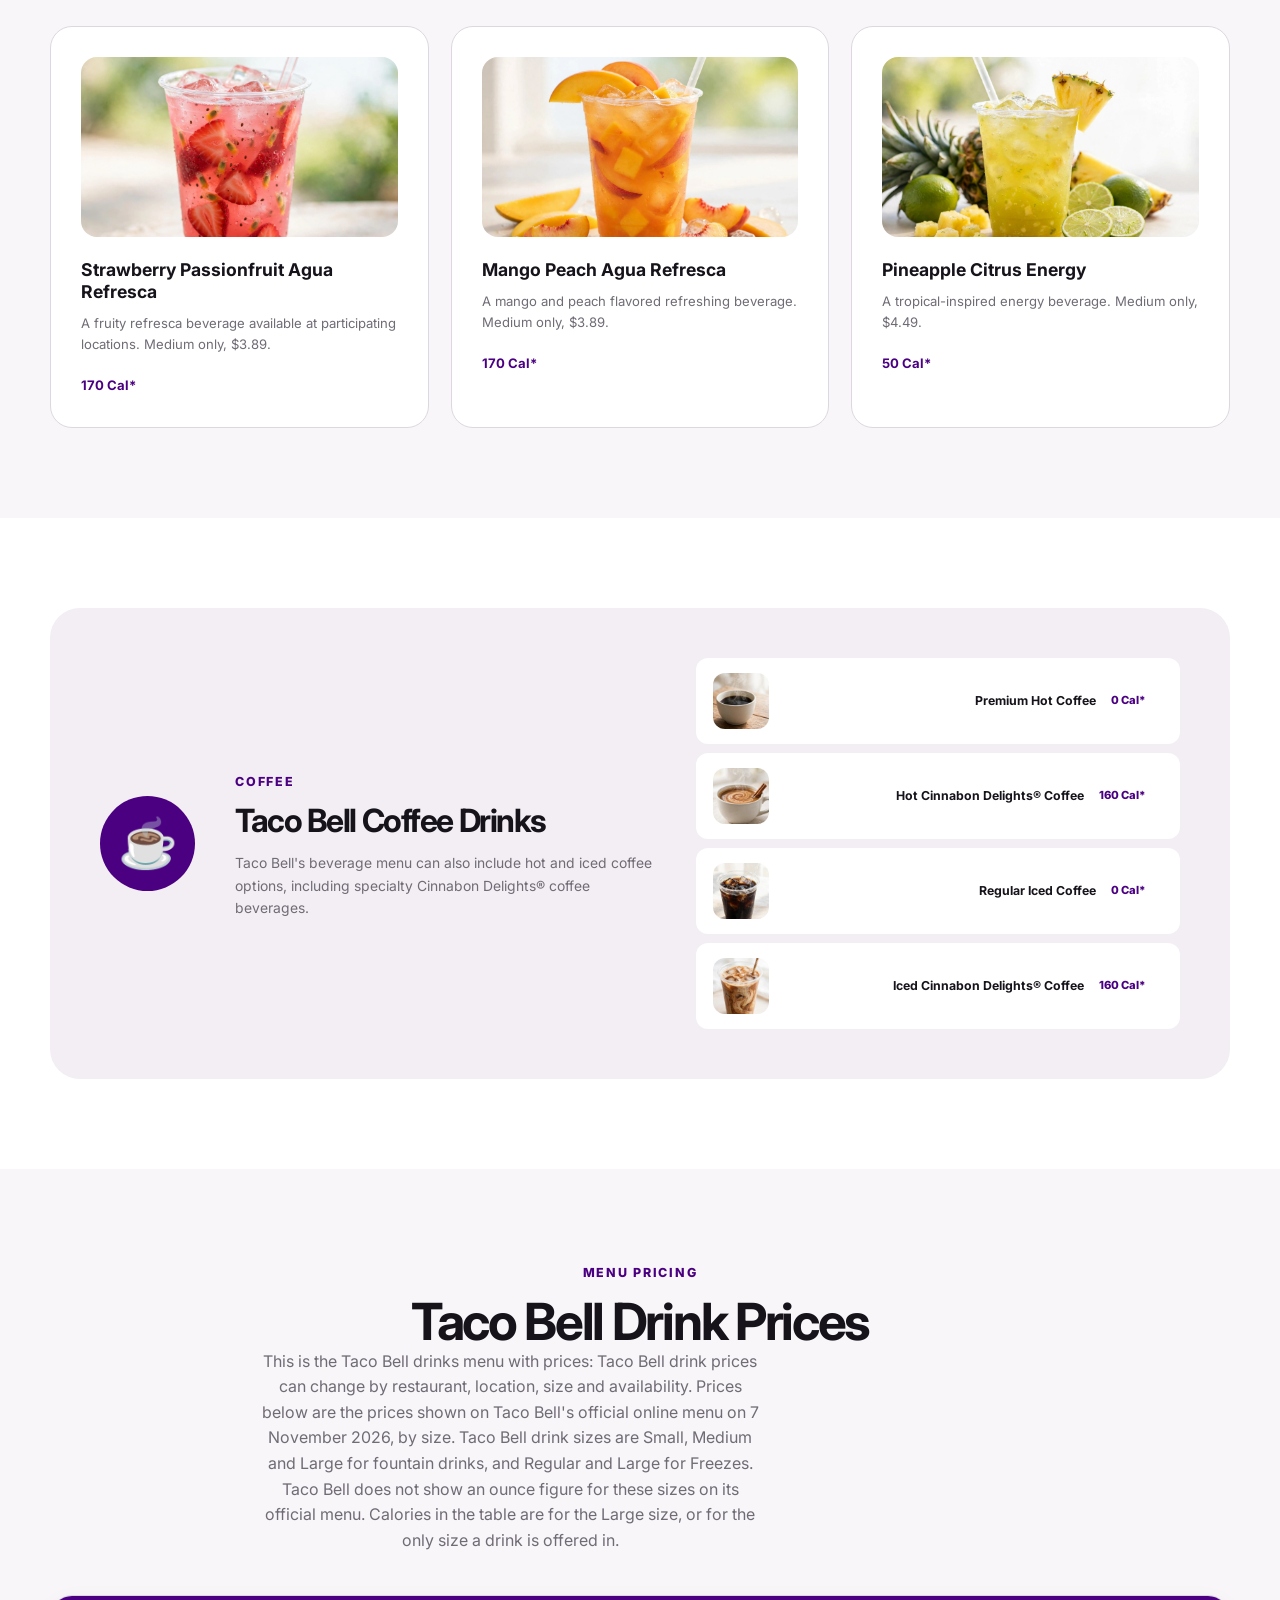
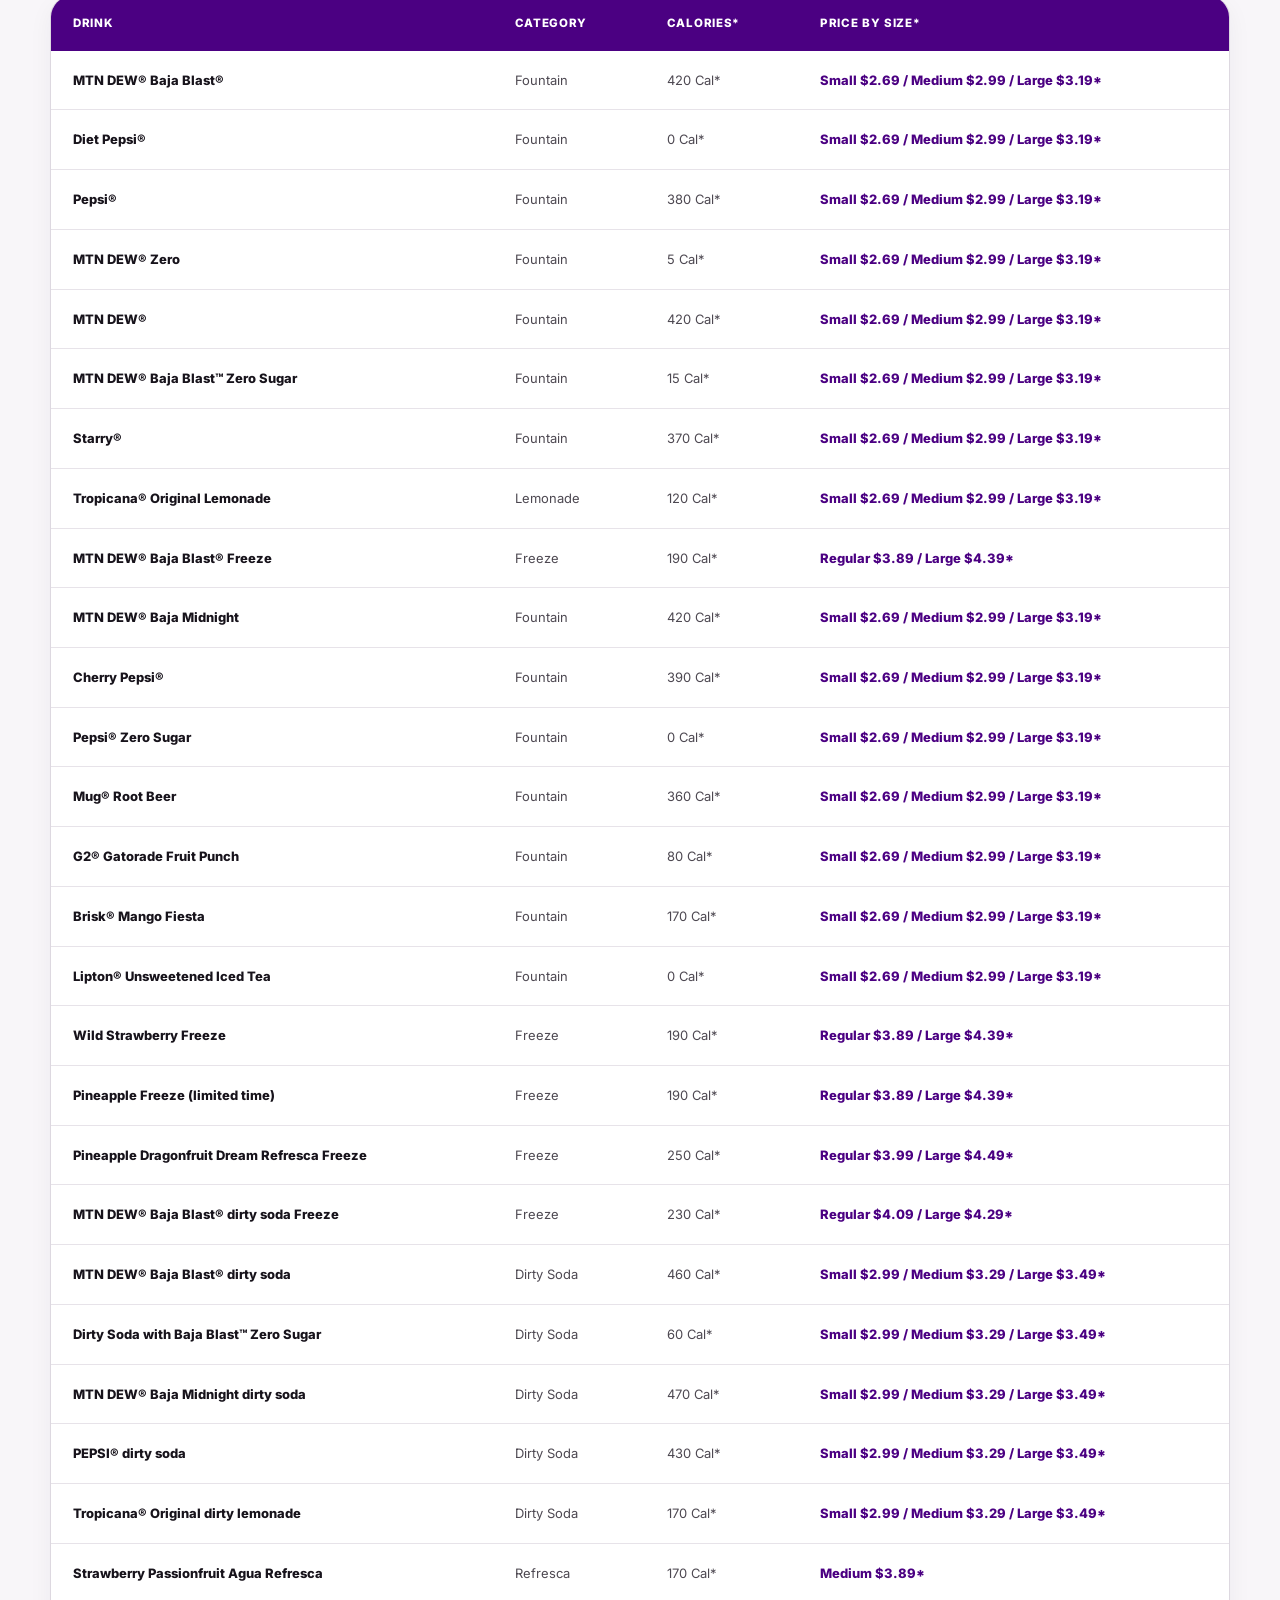
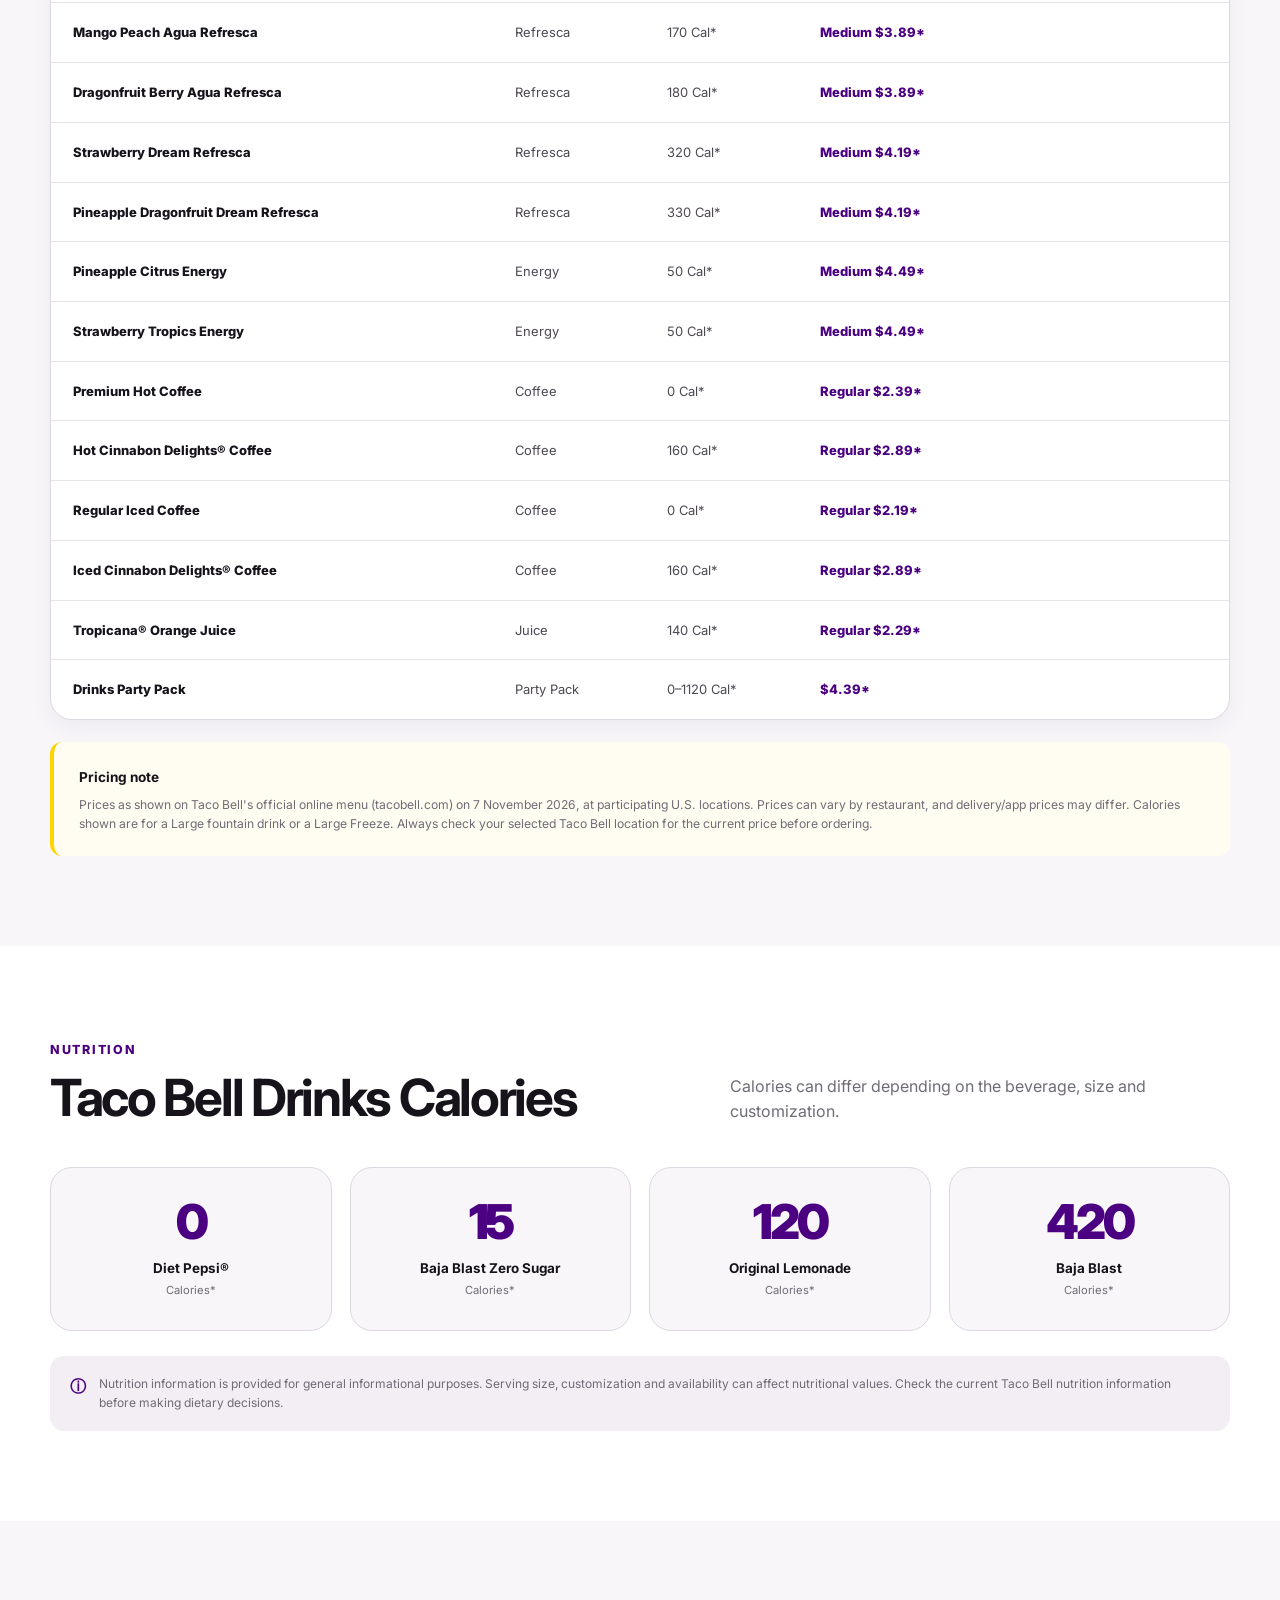
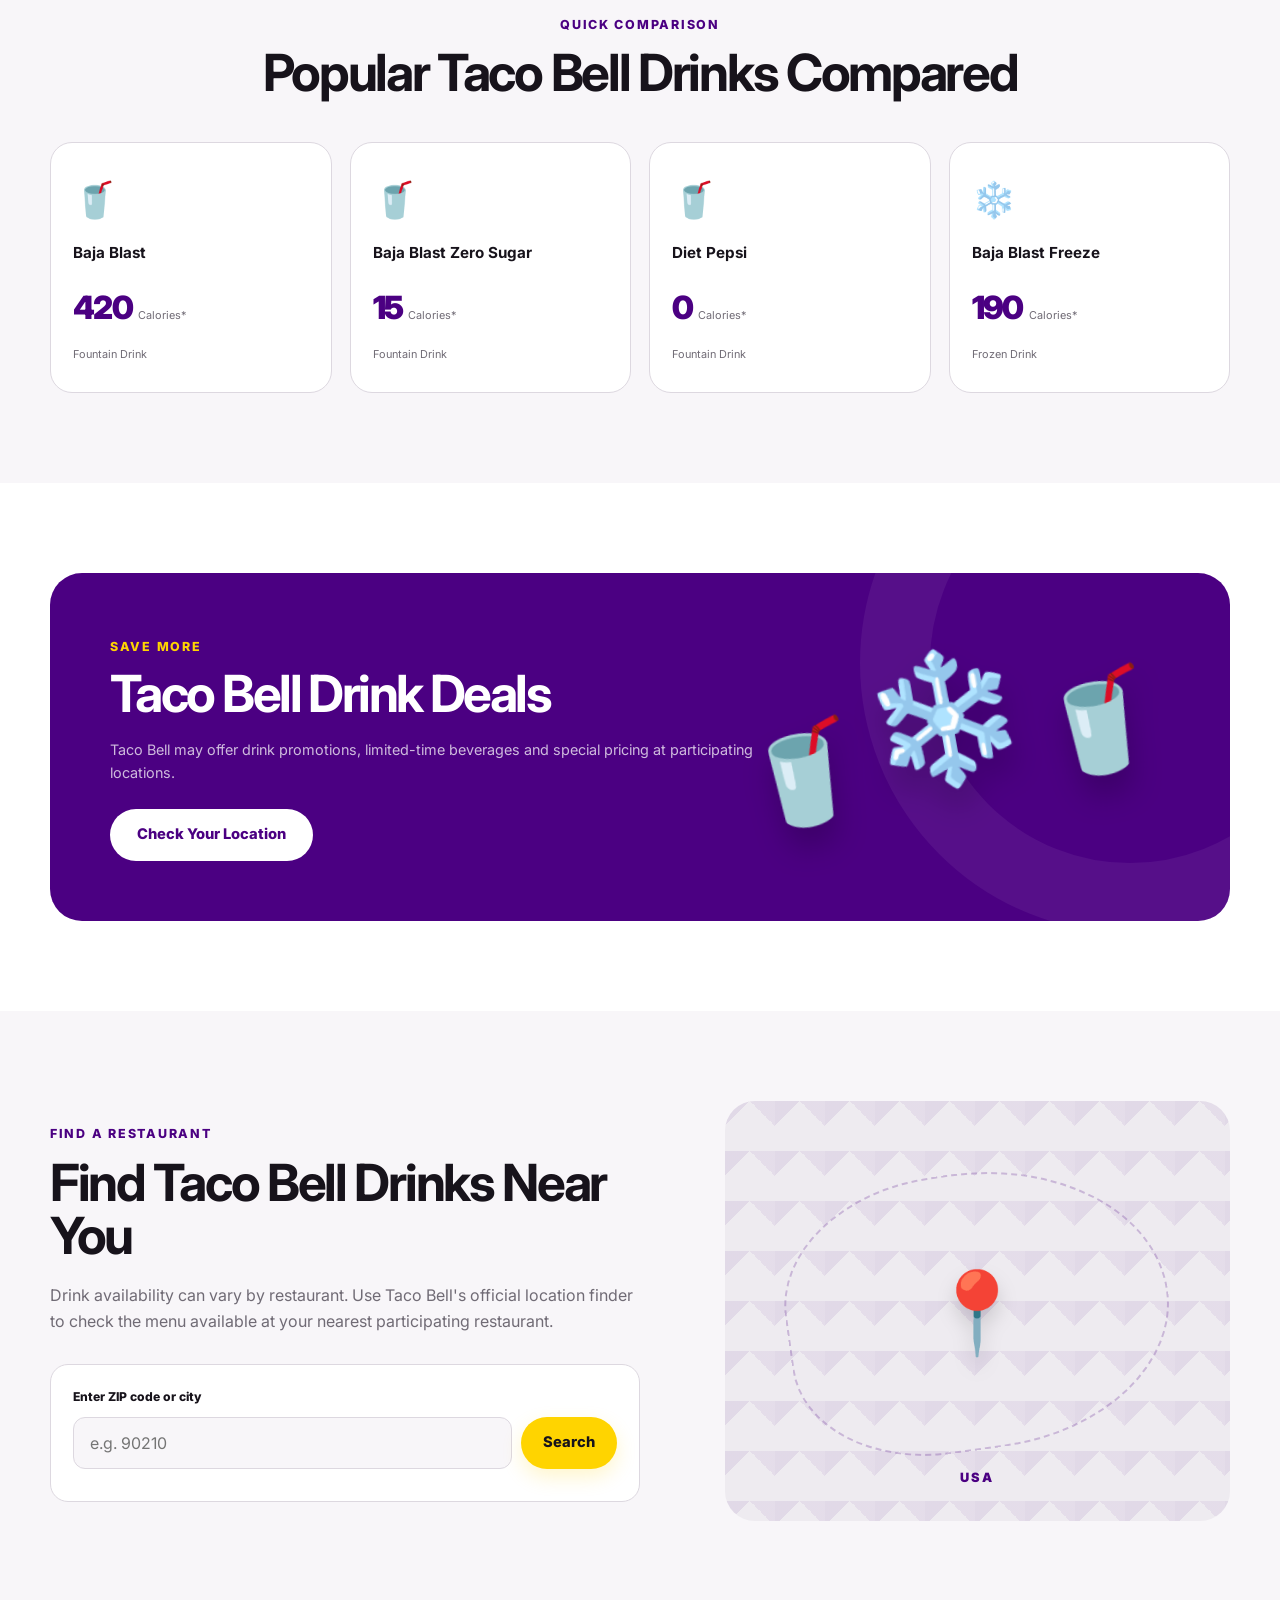
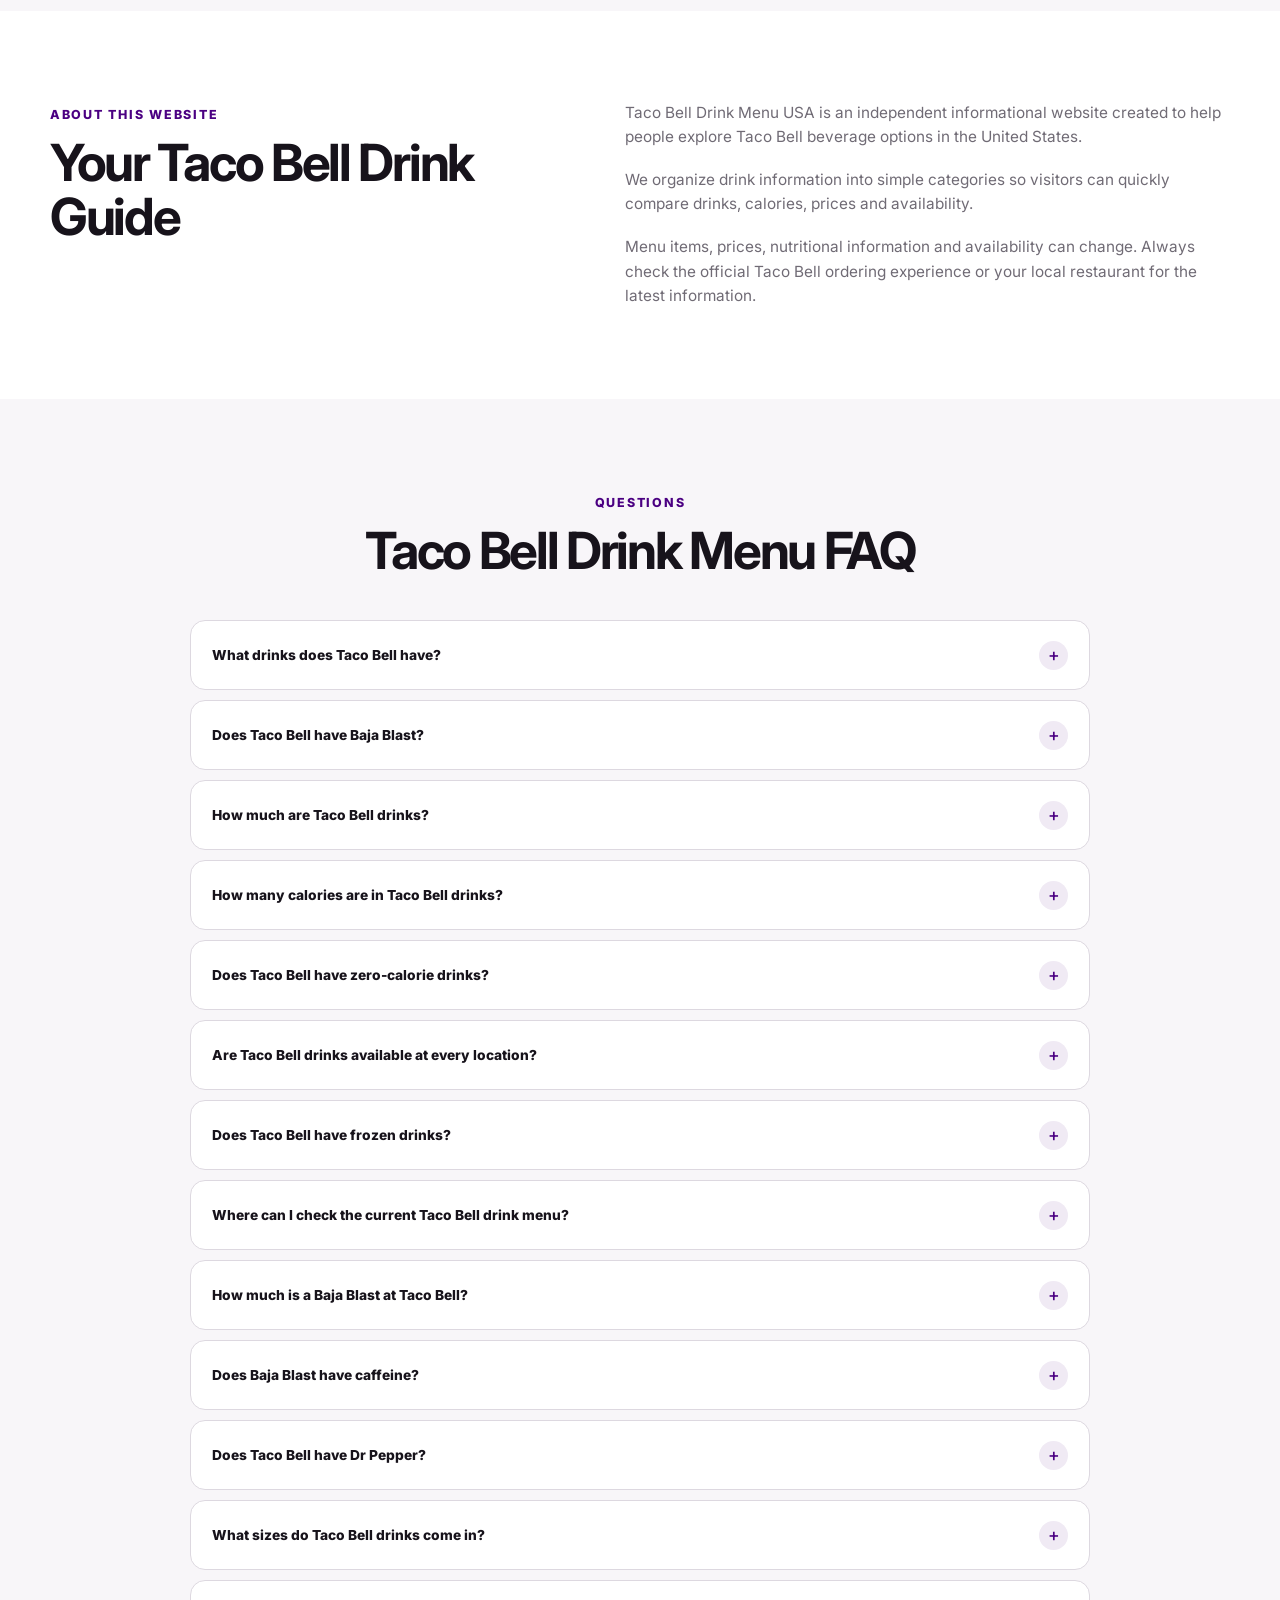
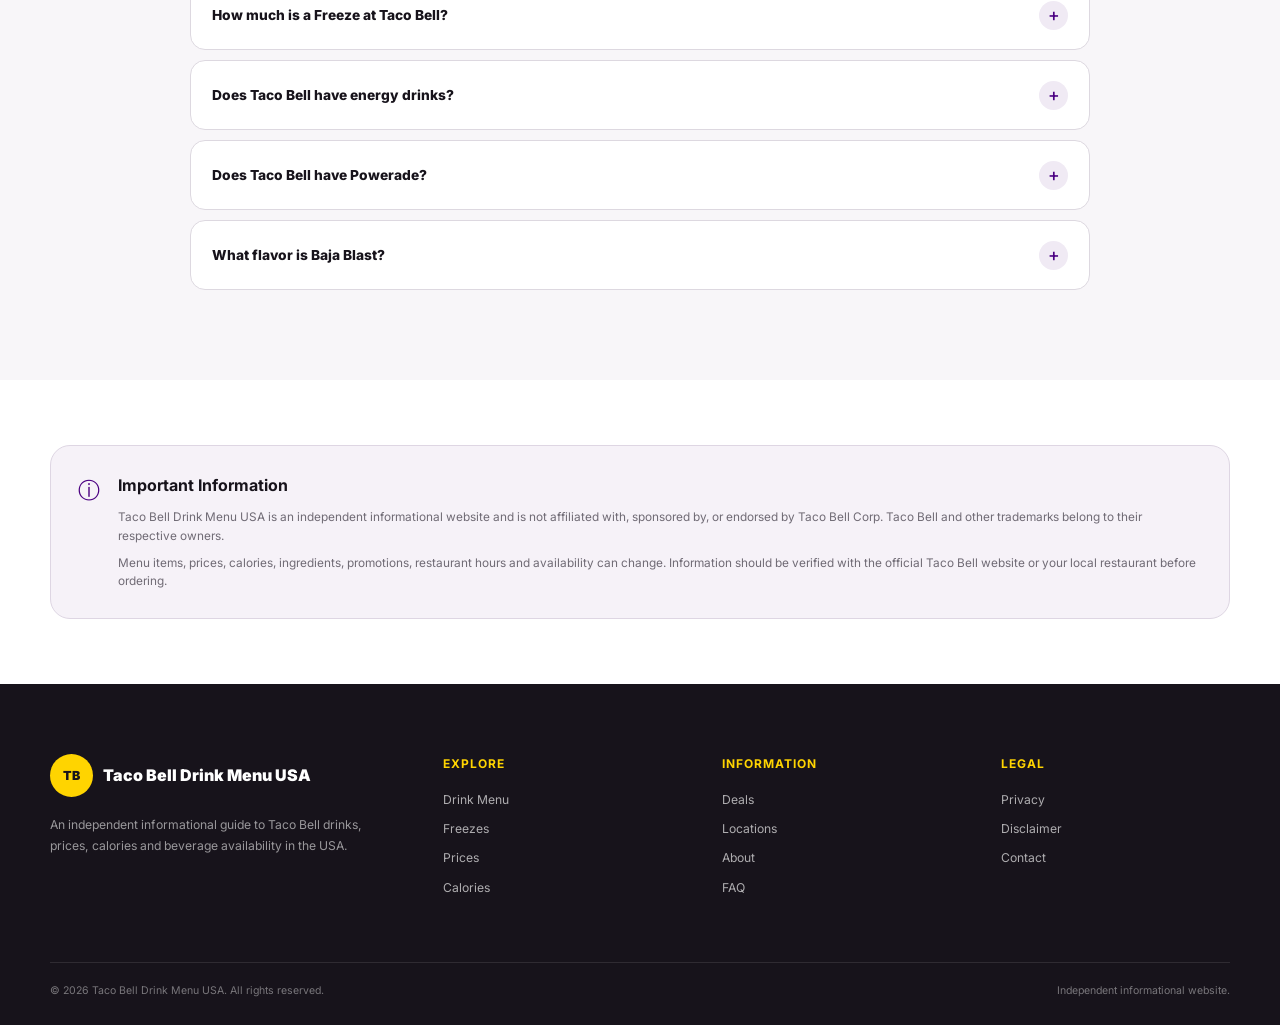
==== commit 252501fa: "Full menu audit: prices table 9 -> 38 rows (every official drink), fix Rockstar energy name to Pinea" ====
--- a/index.html
+++ b/index.html
@@ -1080,11 +1080,11 @@
                     <div class="freeze-info">
 
                         <span>
-                            190 Cal*
+                            150–190 Cal*
                         </span>
 
                         <span>
-                            Large*
+                            Regular / Large*
                         </span>
 
                     </div>
@@ -1124,11 +1124,11 @@
                     <div class="freeze-info">
 
                         <span>
-                            190 Cal*
+                            150–190 Cal*
                         </span>
 
                         <span>
-                            Large*
+                            Regular / Large*
                         </span>
 
                     </div>
@@ -1172,7 +1172,7 @@
                         </span>
 
                         <span>
-                            Large*
+                            Freeze
                         </span>
 
                     </div>
@@ -1235,7 +1235,7 @@
                 </h3>
 
                 <p>
-                    A fruity refresca beverage available at participating locations.
+                    A fruity refresca beverage available at participating locations. Medium only, $3.89.
                 </p>
 
                 <strong>
@@ -1254,7 +1254,7 @@
                 </h3>
 
                 <p>
-                    A mango and peach flavored refreshing beverage.
+                    A mango and peach flavored refreshing beverage. Medium only, $3.89.
                 </p>
 
                 <strong>
@@ -1266,14 +1266,14 @@
 
             <article class="refresh-card">
 
-                <img src="assets/images/pineapple-lime-refresca.jpg" alt="Pineapple Lime Energy Refresca - yellow-green tropical iced drink" class="refresh-photo" loading="lazy">
+                <img src="assets/images/pineapple-lime-refresca.jpg" alt="Pineapple Citrus Energy - yellow-green tropical iced energy drink" class="refresh-photo" loading="lazy">
 
                 <h3>
-                    Pineapple Lime Rockstar® Energy Refresca
+                    Pineapple Citrus Energy
                 </h3>
 
                 <p>
-                    A tropical-inspired energy beverage.
+                    A tropical-inspired energy beverage. Medium only, $4.49.
                 </p>
 
                 <strong>
@@ -1413,6 +1413,8 @@
                 Small, Medium and Large for fountain drinks, and
                 Regular and Large for Freezes. Taco Bell does not show
                 an ounce figure for these sizes on its official menu.
+                Calories in the table are for the Large size, or for
+                the only size a drink is offered in.
             </p>
 
         </div>
@@ -1488,7 +1490,7 @@
                         <td>Tropicana® Original Lemonade</td>
                         <td>Lemonade</td>
                         <td>120 Cal*</td>
-                        <td>Large $3.19*</td>
+                        <td>Small $2.69 / Medium $2.99 / Large $3.19*</td>
                     </tr>
 
                     <tr>
@@ -1496,6 +1498,209 @@
                         <td>Freeze</td>
                         <td>190 Cal*</td>
                         <td>Regular $3.89 / Large $4.39*</td>
+                    </tr>
+
+                    <tr>
+                        <td>MTN DEW® Baja Midnight</td>
+                        <td>Fountain</td>
+                        <td>420 Cal*</td>
+                        <td>Small $2.69 / Medium $2.99 / Large $3.19*</td>
+                    </tr>
+
+                    <tr>
+                        <td>Cherry Pepsi®</td>
+                        <td>Fountain</td>
+                        <td>390 Cal*</td>
+                        <td>Small $2.69 / Medium $2.99 / Large $3.19*</td>
+                    </tr>
+
+                    <tr>
+                        <td>Pepsi® Zero Sugar</td>
+                        <td>Fountain</td>
+                        <td>0 Cal*</td>
+                        <td>Small $2.69 / Medium $2.99 / Large $3.19*</td>
+                    </tr>
+
+                    <tr>
+                        <td>Mug® Root Beer</td>
+                        <td>Fountain</td>
+                        <td>360 Cal*</td>
+                        <td>Small $2.69 / Medium $2.99 / Large $3.19*</td>
+                    </tr>
+
+                    <tr>
+                        <td>G2® Gatorade Fruit Punch</td>
+                        <td>Fountain</td>
+                        <td>80 Cal*</td>
+                        <td>Small $2.69 / Medium $2.99 / Large $3.19*</td>
+                    </tr>
+
+                    <tr>
+                        <td>Brisk® Mango Fiesta</td>
+                        <td>Fountain</td>
+                        <td>170 Cal*</td>
+                        <td>Small $2.69 / Medium $2.99 / Large $3.19*</td>
+                    </tr>
+
+                    <tr>
+                        <td>Lipton® Unsweetened Iced Tea</td>
+                        <td>Fountain</td>
+                        <td>0 Cal*</td>
+                        <td>Small $2.69 / Medium $2.99 / Large $3.19*</td>
+                    </tr>
+
+                    <tr>
+                        <td>Wild Strawberry Freeze</td>
+                        <td>Freeze</td>
+                        <td>190 Cal*</td>
+                        <td>Regular $3.89 / Large $4.39*</td>
+                    </tr>
+
+                    <tr>
+                        <td>Pineapple Freeze (limited time)</td>
+                        <td>Freeze</td>
+                        <td>190 Cal*</td>
+                        <td>Regular $3.89 / Large $4.39*</td>
+                    </tr>
+
+                    <tr>
+                        <td>Pineapple Dragonfruit Dream Refresca Freeze</td>
+                        <td>Freeze</td>
+                        <td>250 Cal*</td>
+                        <td>Regular $3.99 / Large $4.49*</td>
+                    </tr>
+
+                    <tr>
+                        <td>MTN DEW® Baja Blast® dirty soda Freeze</td>
+                        <td>Freeze</td>
+                        <td>230 Cal*</td>
+                        <td>Regular $4.09 / Large $4.29*</td>
+                    </tr>
+
+                    <tr>
+                        <td>MTN DEW® Baja Blast® dirty soda</td>
+                        <td>Dirty Soda</td>
+                        <td>460 Cal*</td>
+                        <td>Small $2.99 / Medium $3.29 / Large $3.49*</td>
+                    </tr>
+
+                    <tr>
+                        <td>Dirty Soda with Baja Blast™ Zero Sugar</td>
+                        <td>Dirty Soda</td>
+                        <td>60 Cal*</td>
+                        <td>Small $2.99 / Medium $3.29 / Large $3.49*</td>
+                    </tr>
+
+                    <tr>
+                        <td>MTN DEW® Baja Midnight dirty soda</td>
+                        <td>Dirty Soda</td>
+                        <td>470 Cal*</td>
+                        <td>Small $2.99 / Medium $3.29 / Large $3.49*</td>
+                    </tr>
+
+                    <tr>
+                        <td>PEPSI® dirty soda</td>
+                        <td>Dirty Soda</td>
+                        <td>430 Cal*</td>
+                        <td>Small $2.99 / Medium $3.29 / Large $3.49*</td>
+                    </tr>
+
+                    <tr>
+                        <td>Tropicana® Original dirty lemonade</td>
+                        <td>Dirty Soda</td>
+                        <td>170 Cal*</td>
+                        <td>Small $2.99 / Medium $3.29 / Large $3.49*</td>
+                    </tr>
+
+                    <tr>
+                        <td>Strawberry Passionfruit Agua Refresca</td>
+                        <td>Refresca</td>
+                        <td>170 Cal*</td>
+                        <td>Medium $3.89*</td>
+                    </tr>
+
+                    <tr>
+                        <td>Mango Peach Agua Refresca</td>
+                        <td>Refresca</td>
+                        <td>170 Cal*</td>
+                        <td>Medium $3.89*</td>
+                    </tr>
+
+                    <tr>
+                        <td>Dragonfruit Berry Agua Refresca</td>
+                        <td>Refresca</td>
+                        <td>180 Cal*</td>
+                        <td>Medium $3.89*</td>
+                    </tr>
+
+                    <tr>
+                        <td>Strawberry Dream Refresca</td>
+                        <td>Refresca</td>
+                        <td>320 Cal*</td>
+                        <td>Medium $4.19*</td>
+                    </tr>
+
+                    <tr>
+                        <td>Pineapple Dragonfruit Dream Refresca</td>
+                        <td>Refresca</td>
+                        <td>330 Cal*</td>
+                        <td>Medium $4.19*</td>
+                    </tr>
+
+                    <tr>
+                        <td>Pineapple Citrus Energy</td>
+                        <td>Energy</td>
+                        <td>50 Cal*</td>
+                        <td>Medium $4.49*</td>
+                    </tr>
+
+                    <tr>
+                        <td>Strawberry Tropics Energy</td>
+                        <td>Energy</td>
+                        <td>50 Cal*</td>
+                        <td>Medium $4.49*</td>
+                    </tr>
+
+                    <tr>
+                        <td>Premium Hot Coffee</td>
+                        <td>Coffee</td>
+                        <td>0 Cal*</td>
+                        <td>Regular $2.39*</td>
+                    </tr>
+
+                    <tr>
+                        <td>Hot Cinnabon Delights® Coffee</td>
+                        <td>Coffee</td>
+                        <td>160 Cal*</td>
+                        <td>Regular $2.89*</td>
+                    </tr>
+
+                    <tr>
+                        <td>Regular Iced Coffee</td>
+                        <td>Coffee</td>
+                        <td>0 Cal*</td>
+                        <td>Regular $2.19*</td>
+                    </tr>
+
+                    <tr>
+                        <td>Iced Cinnabon Delights® Coffee</td>
+                        <td>Coffee</td>
+                        <td>160 Cal*</td>
+                        <td>Regular $2.89*</td>
+                    </tr>
+
+                    <tr>
+                        <td>Tropicana® Orange Juice</td>
+                        <td>Juice</td>
+                        <td>140 Cal*</td>
+                        <td>Regular $2.29*</td>
+                    </tr>
+
+                    <tr>
+                        <td>Drinks Party Pack</td>
+                        <td>Party Pack</td>
+                        <td>0–1120 Cal*</td>
+                        <td>$4.39*</td>
                     </tr>
 
                 </tbody>
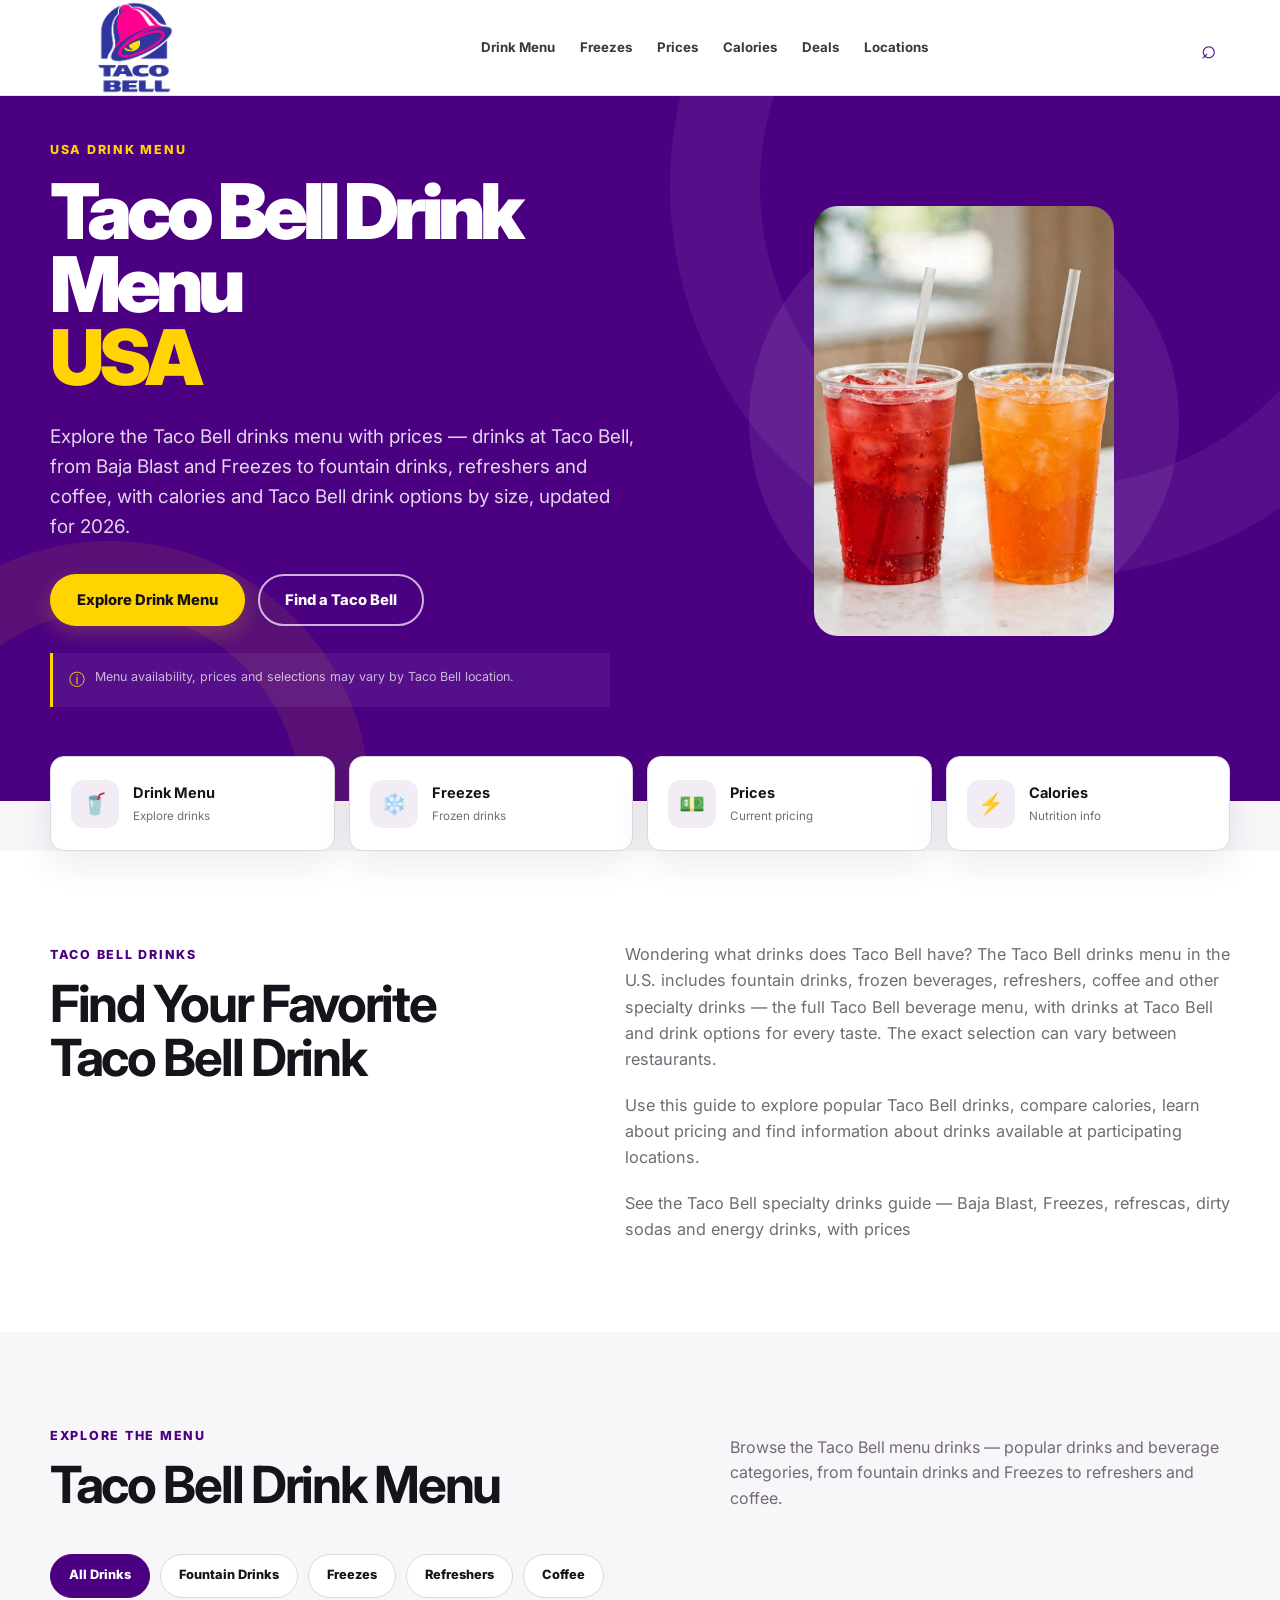
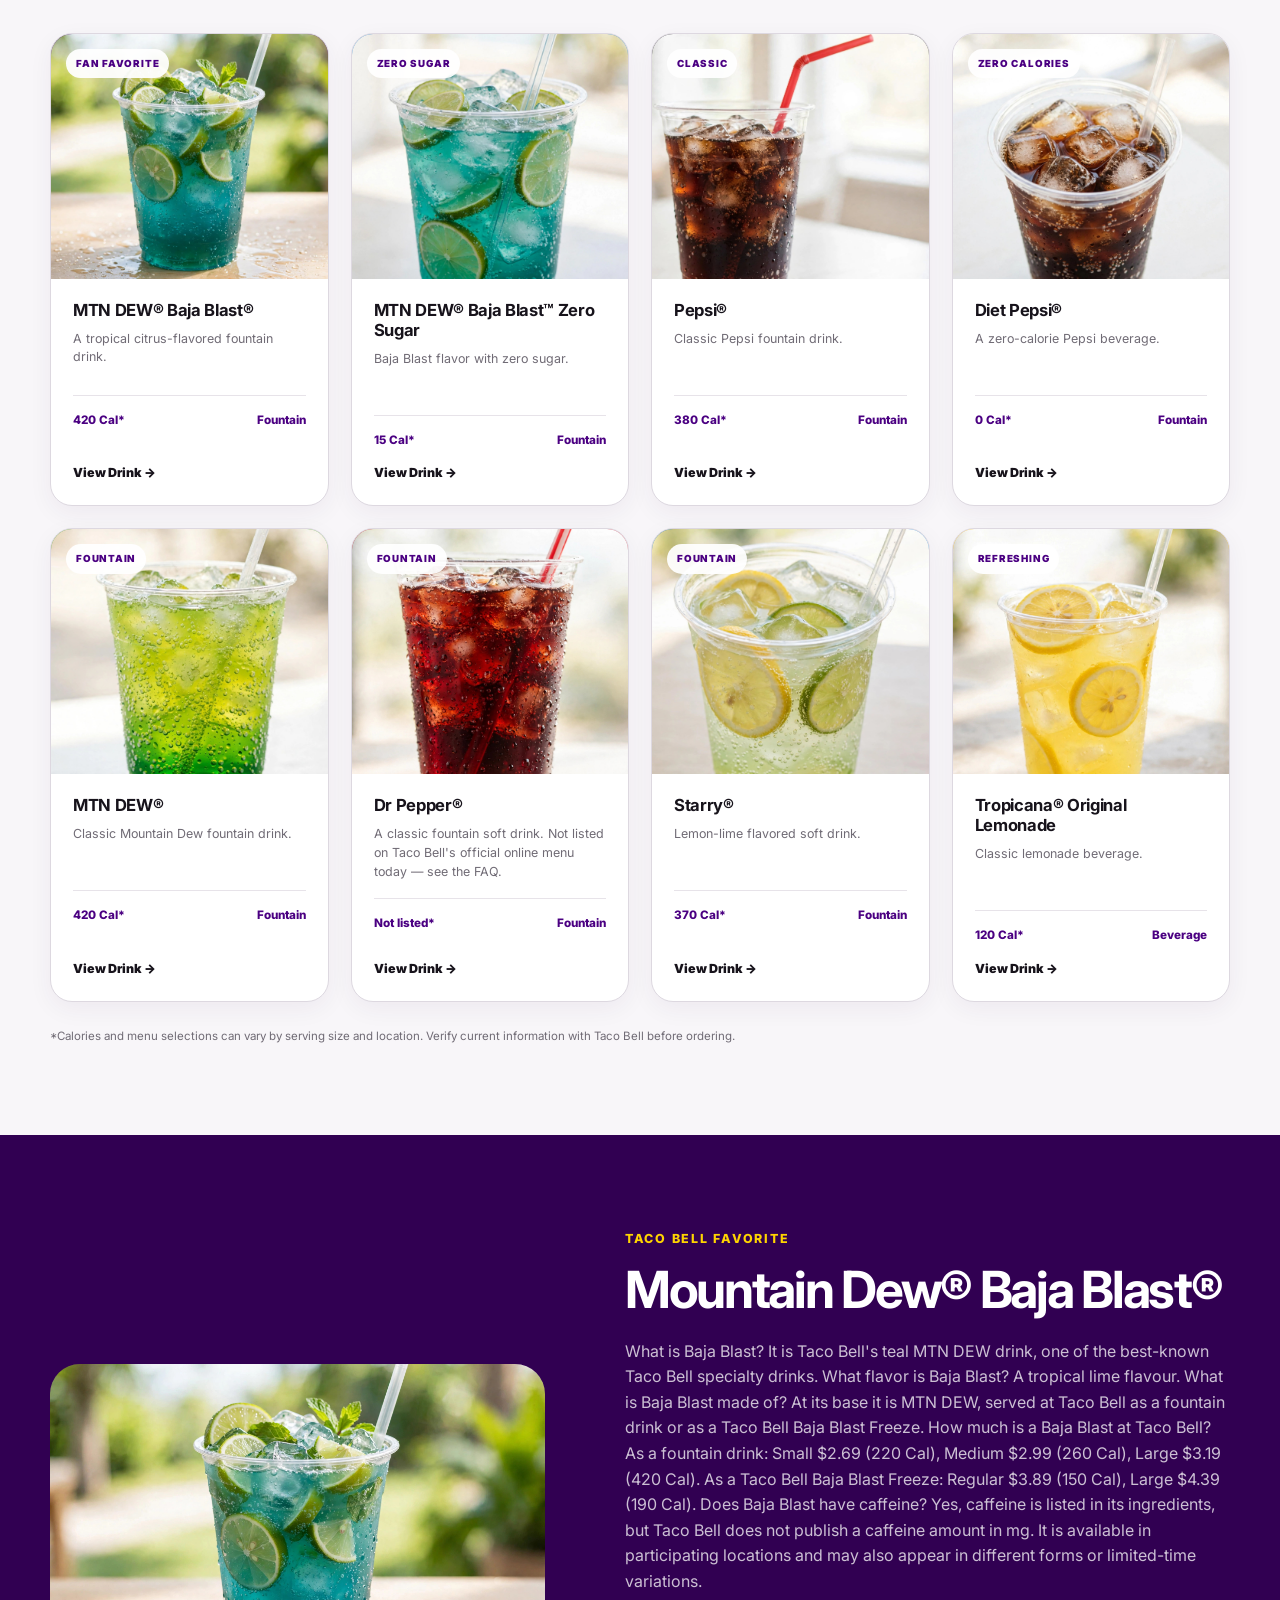
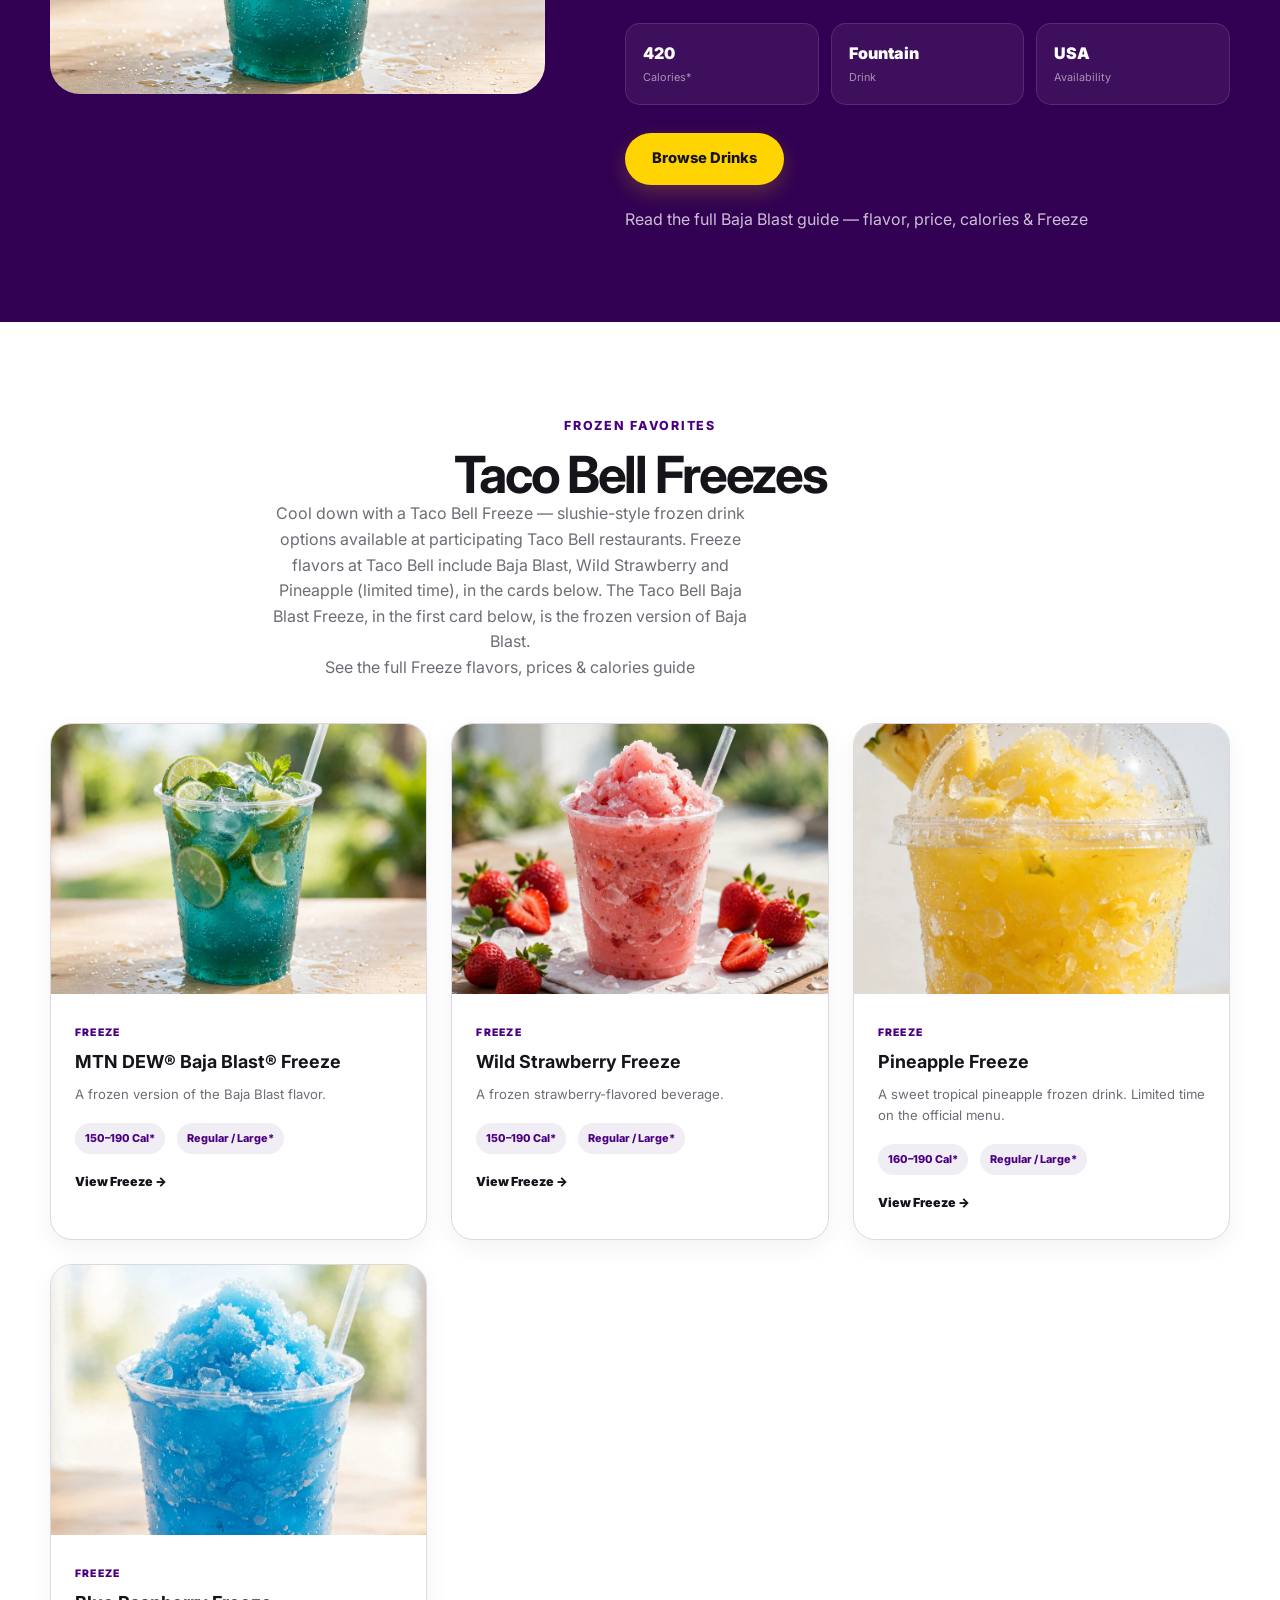
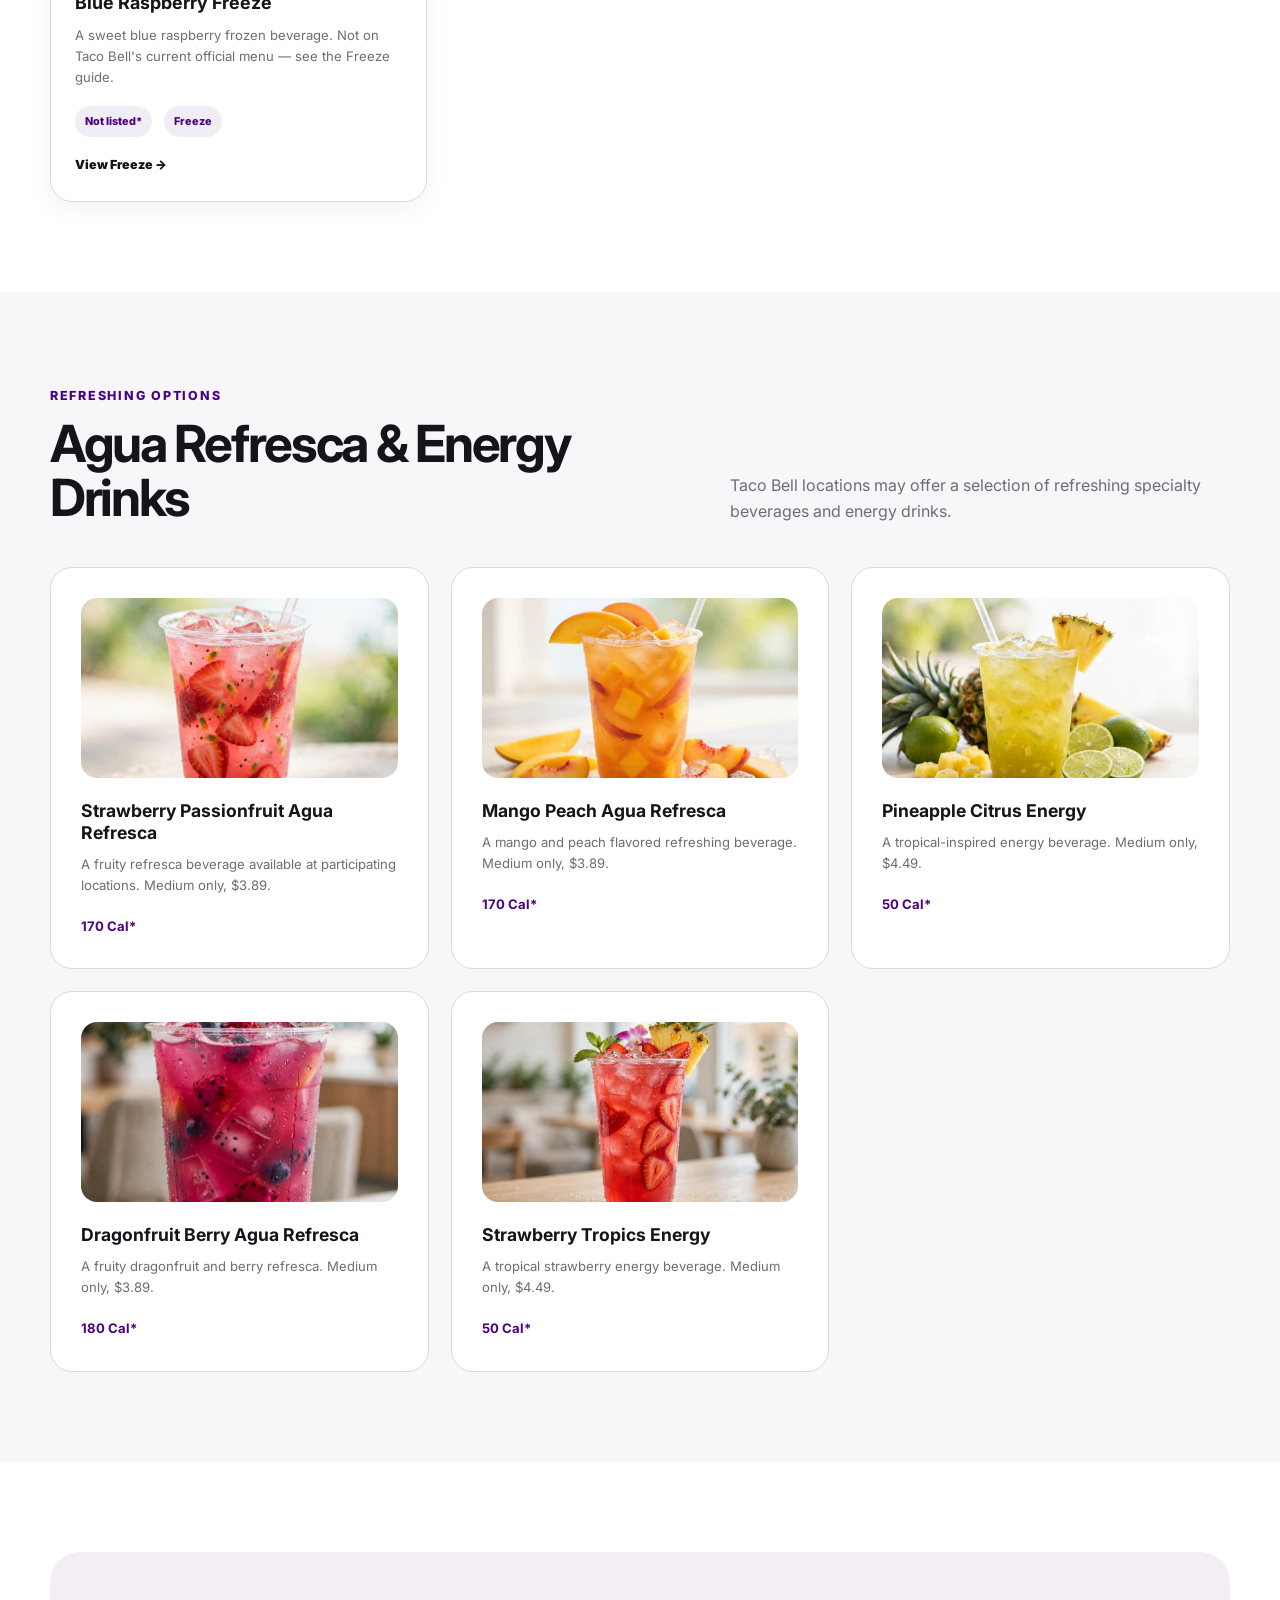
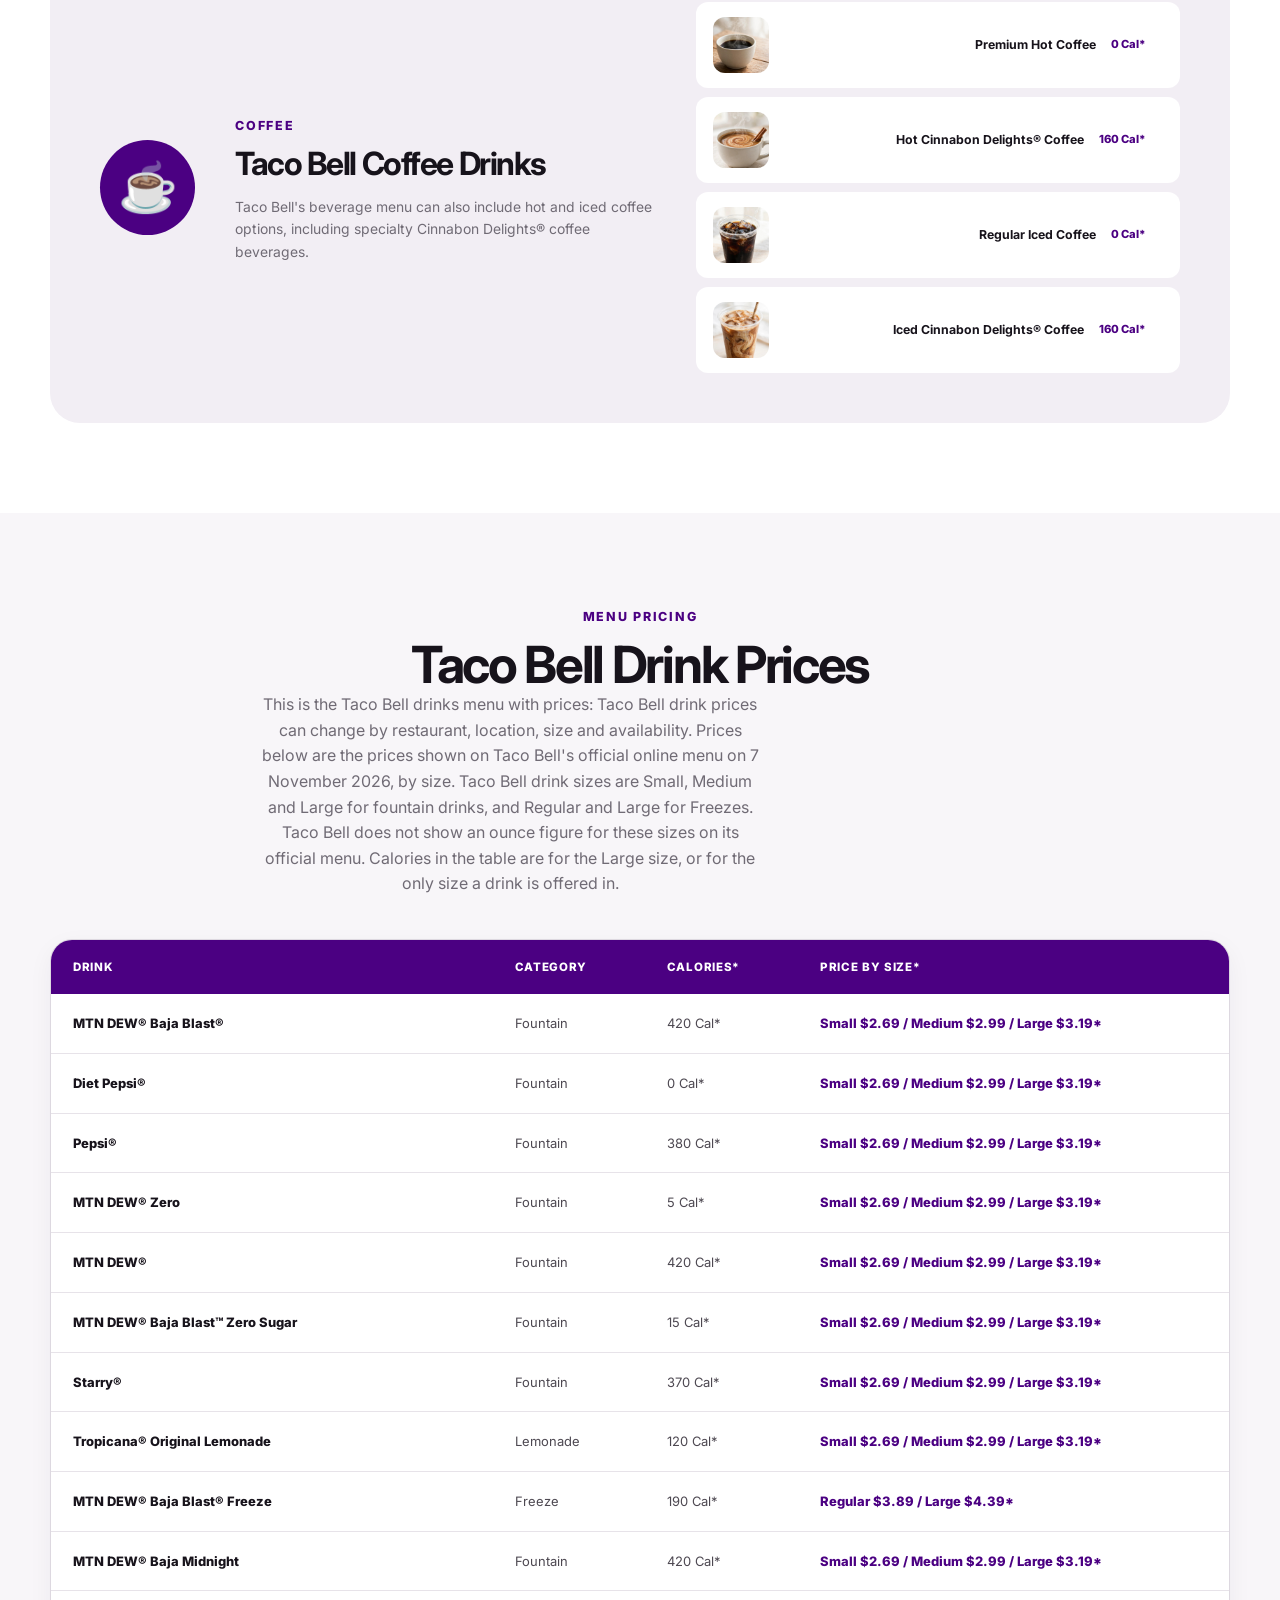
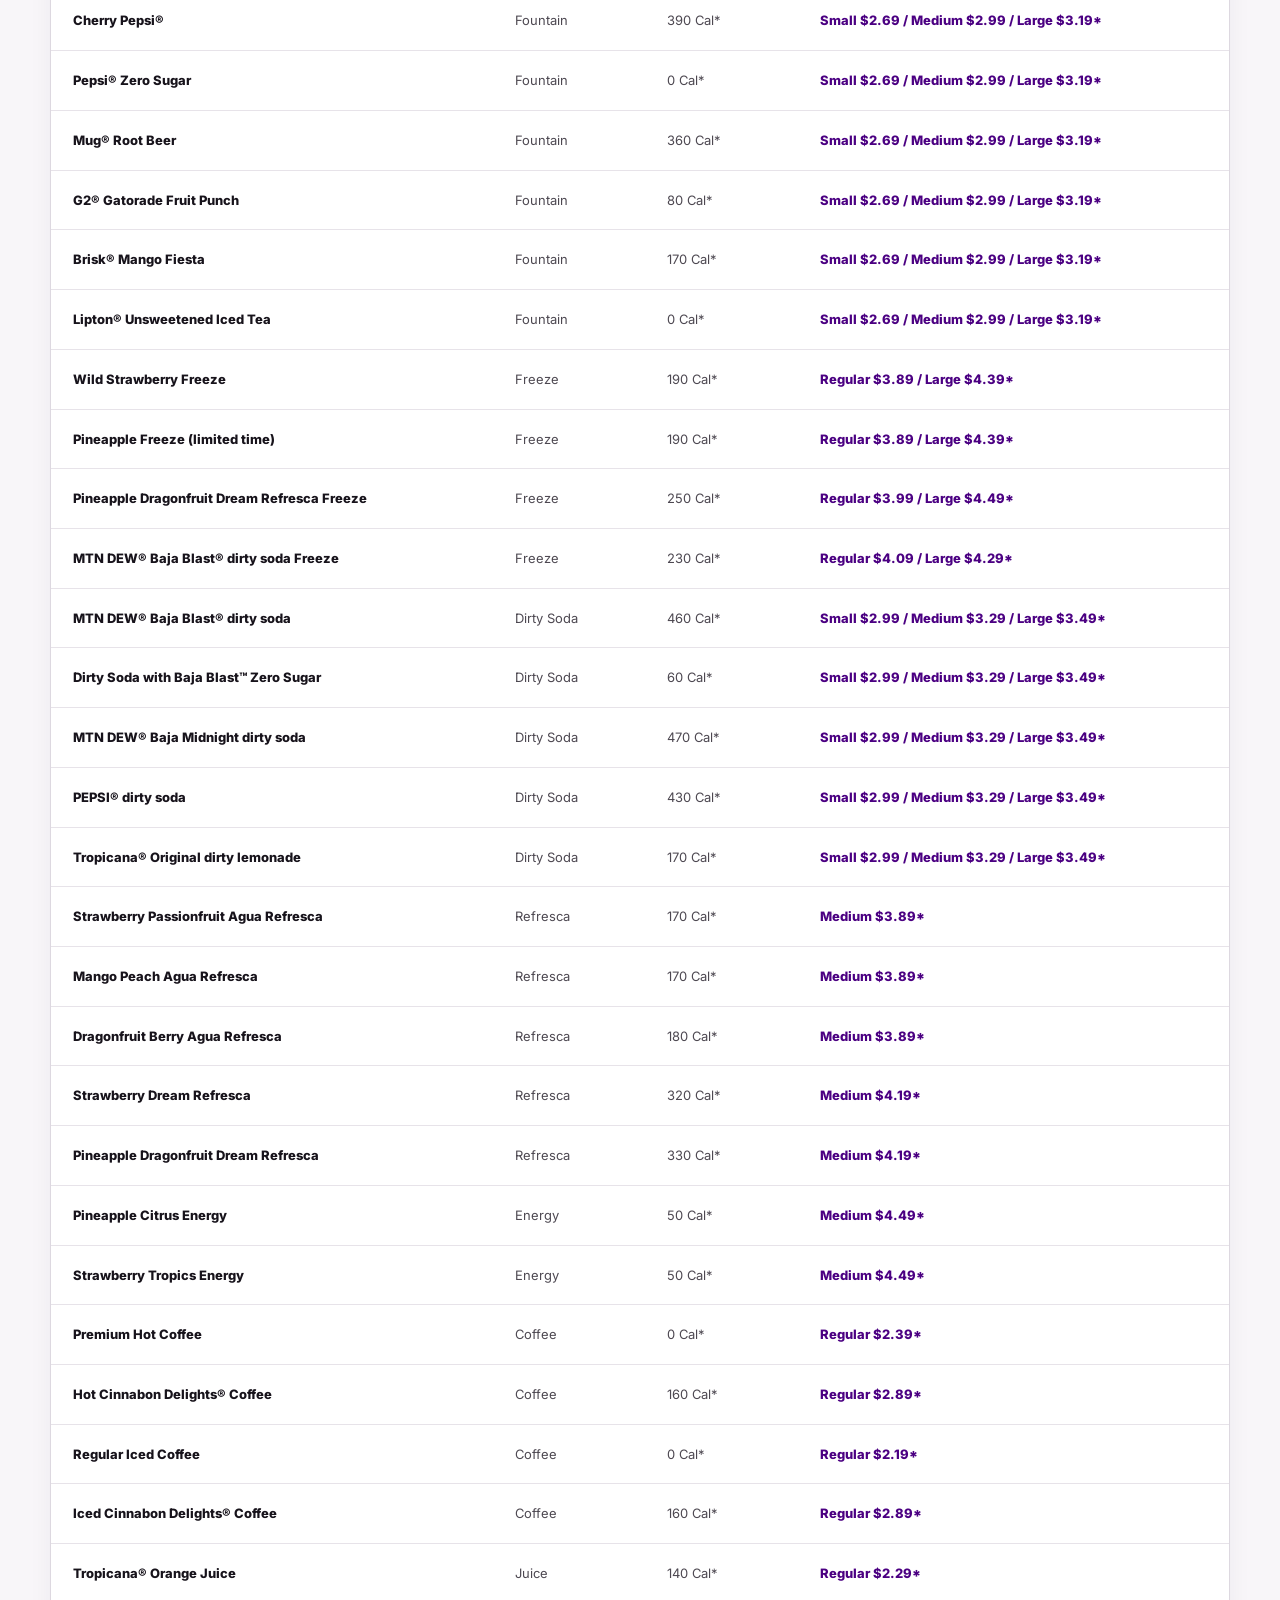
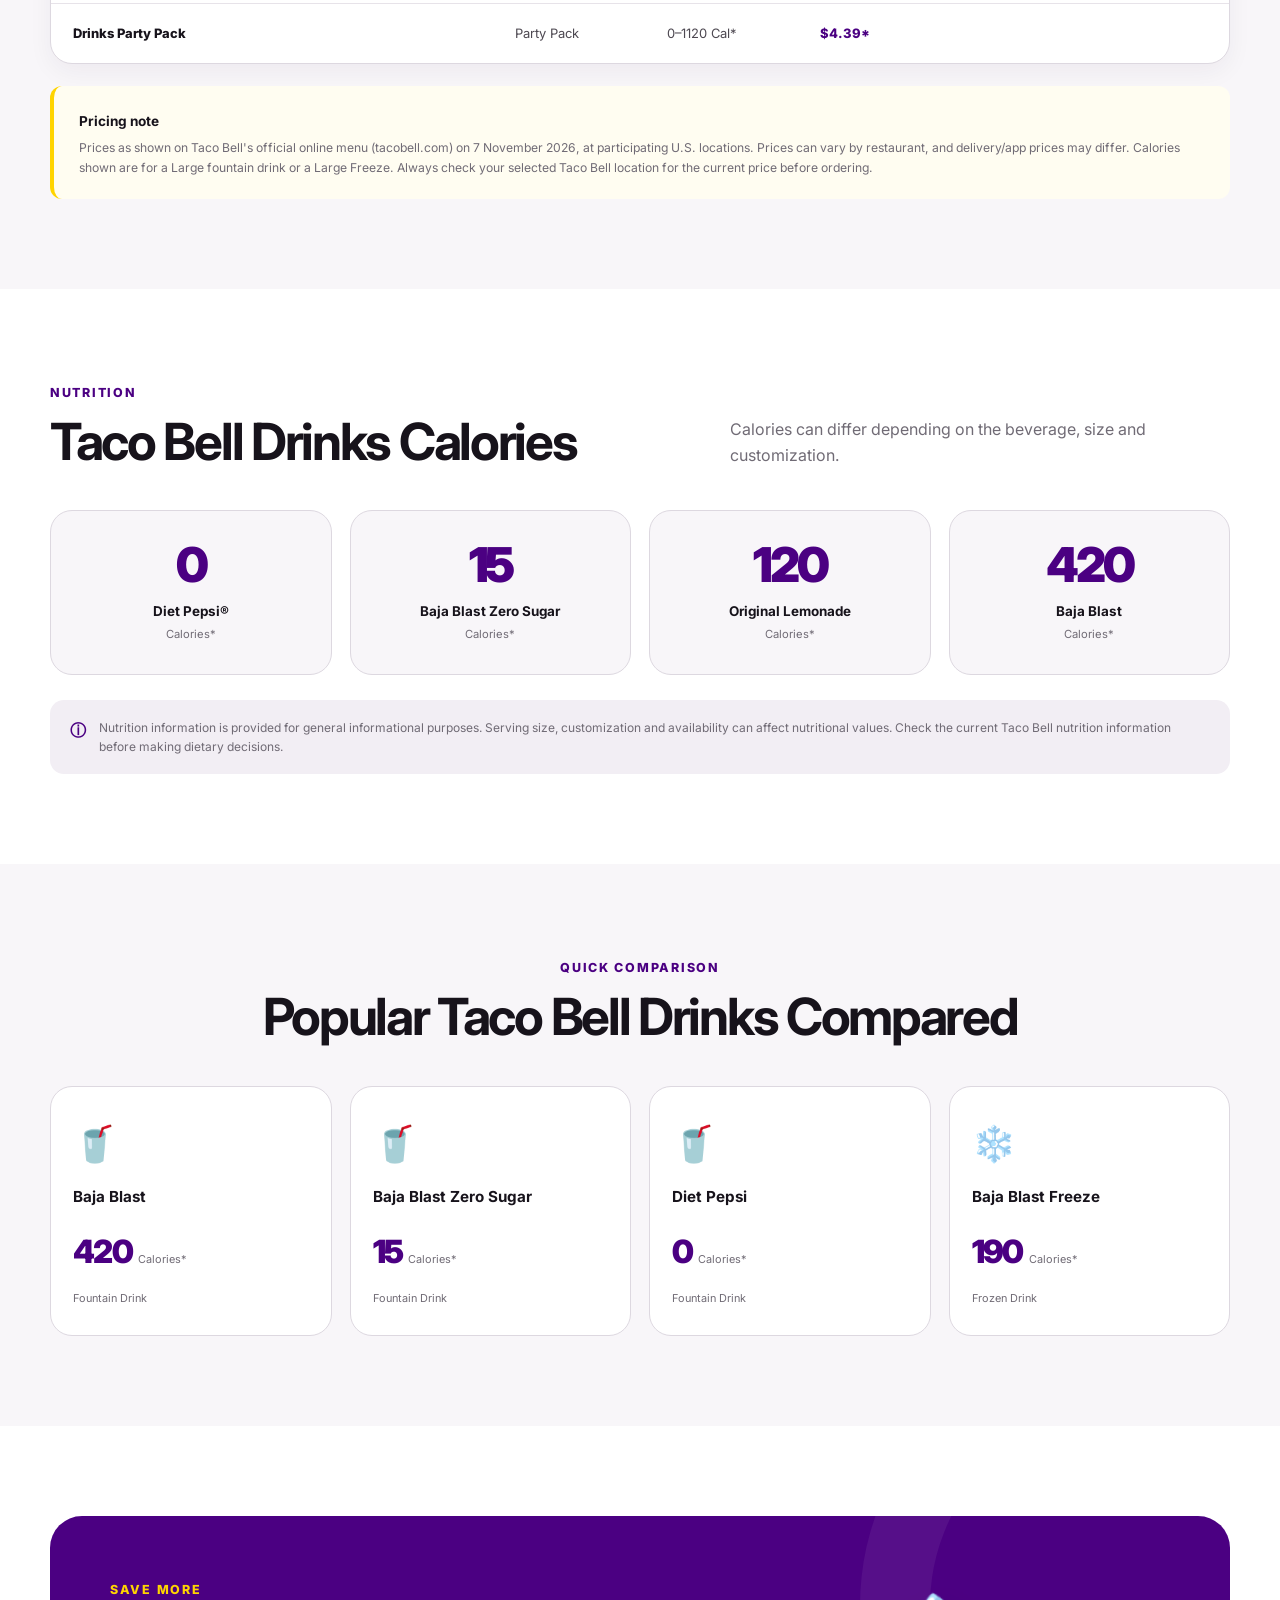
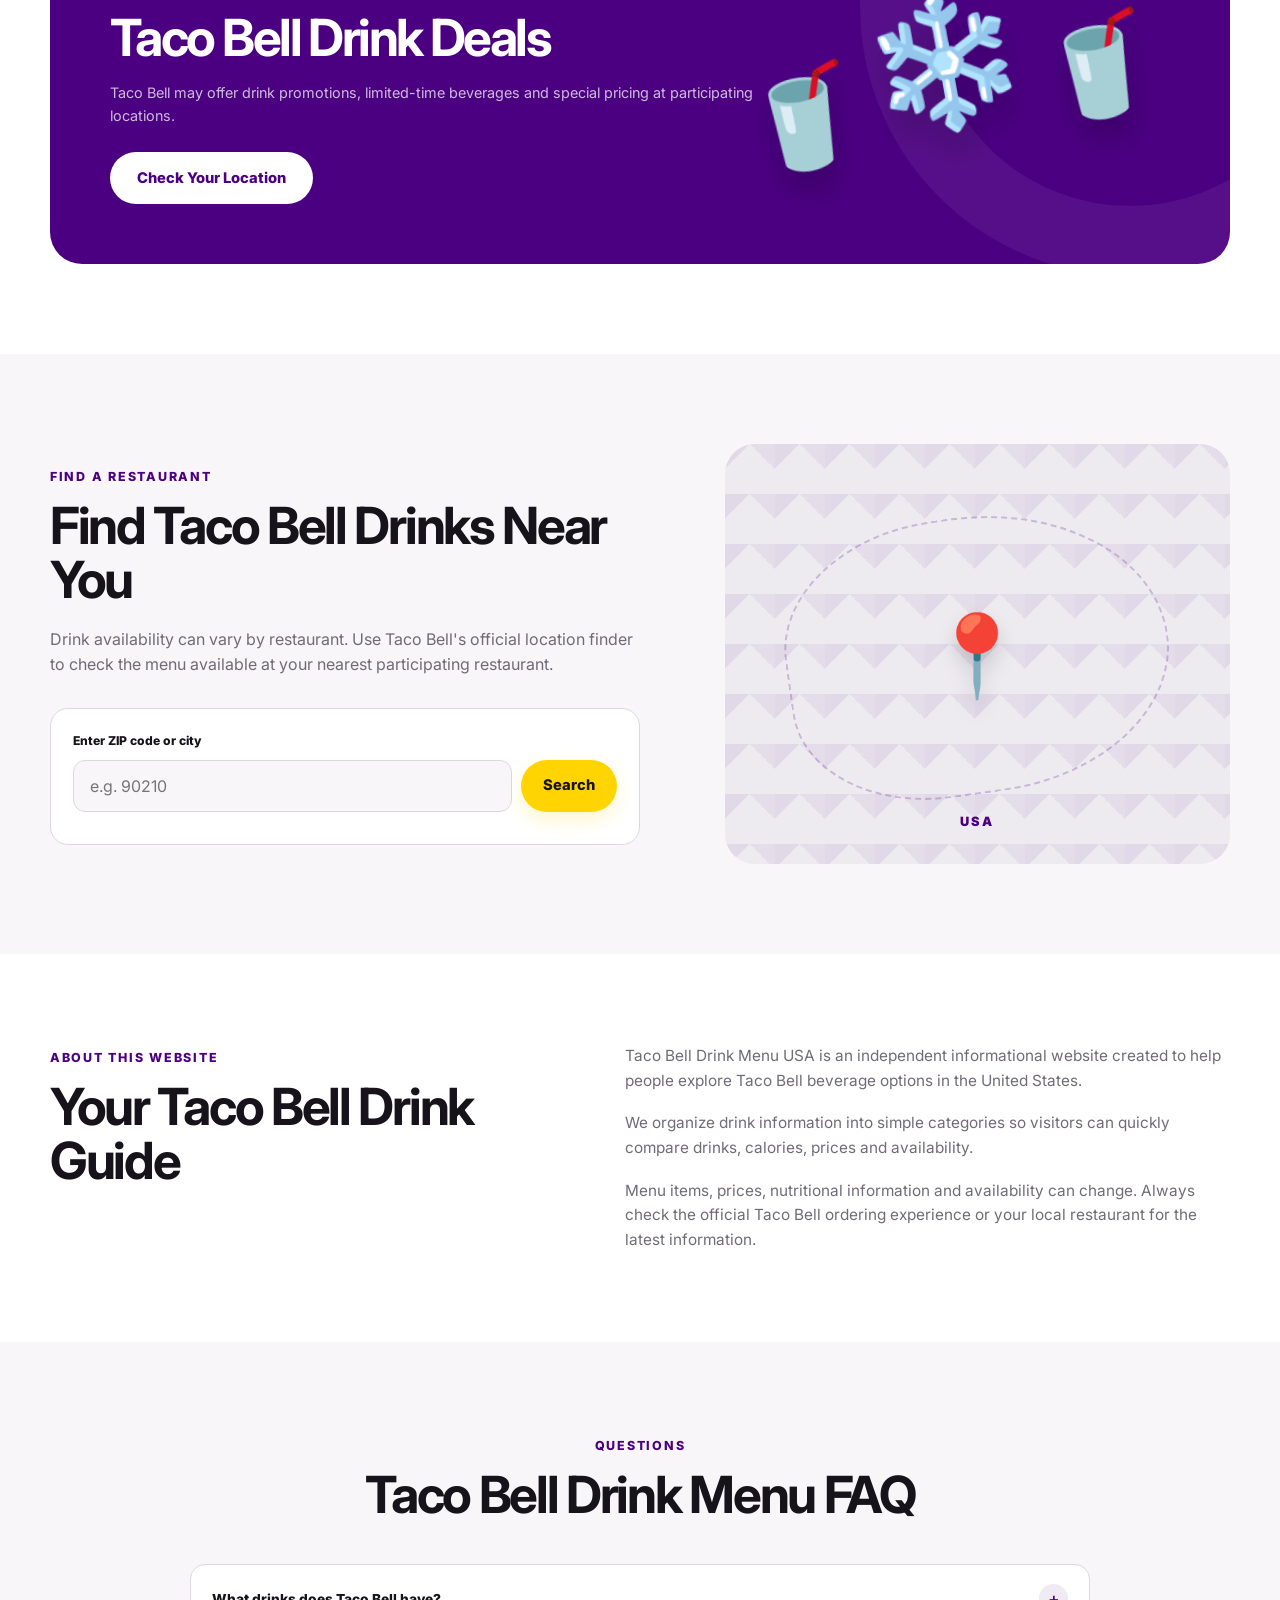
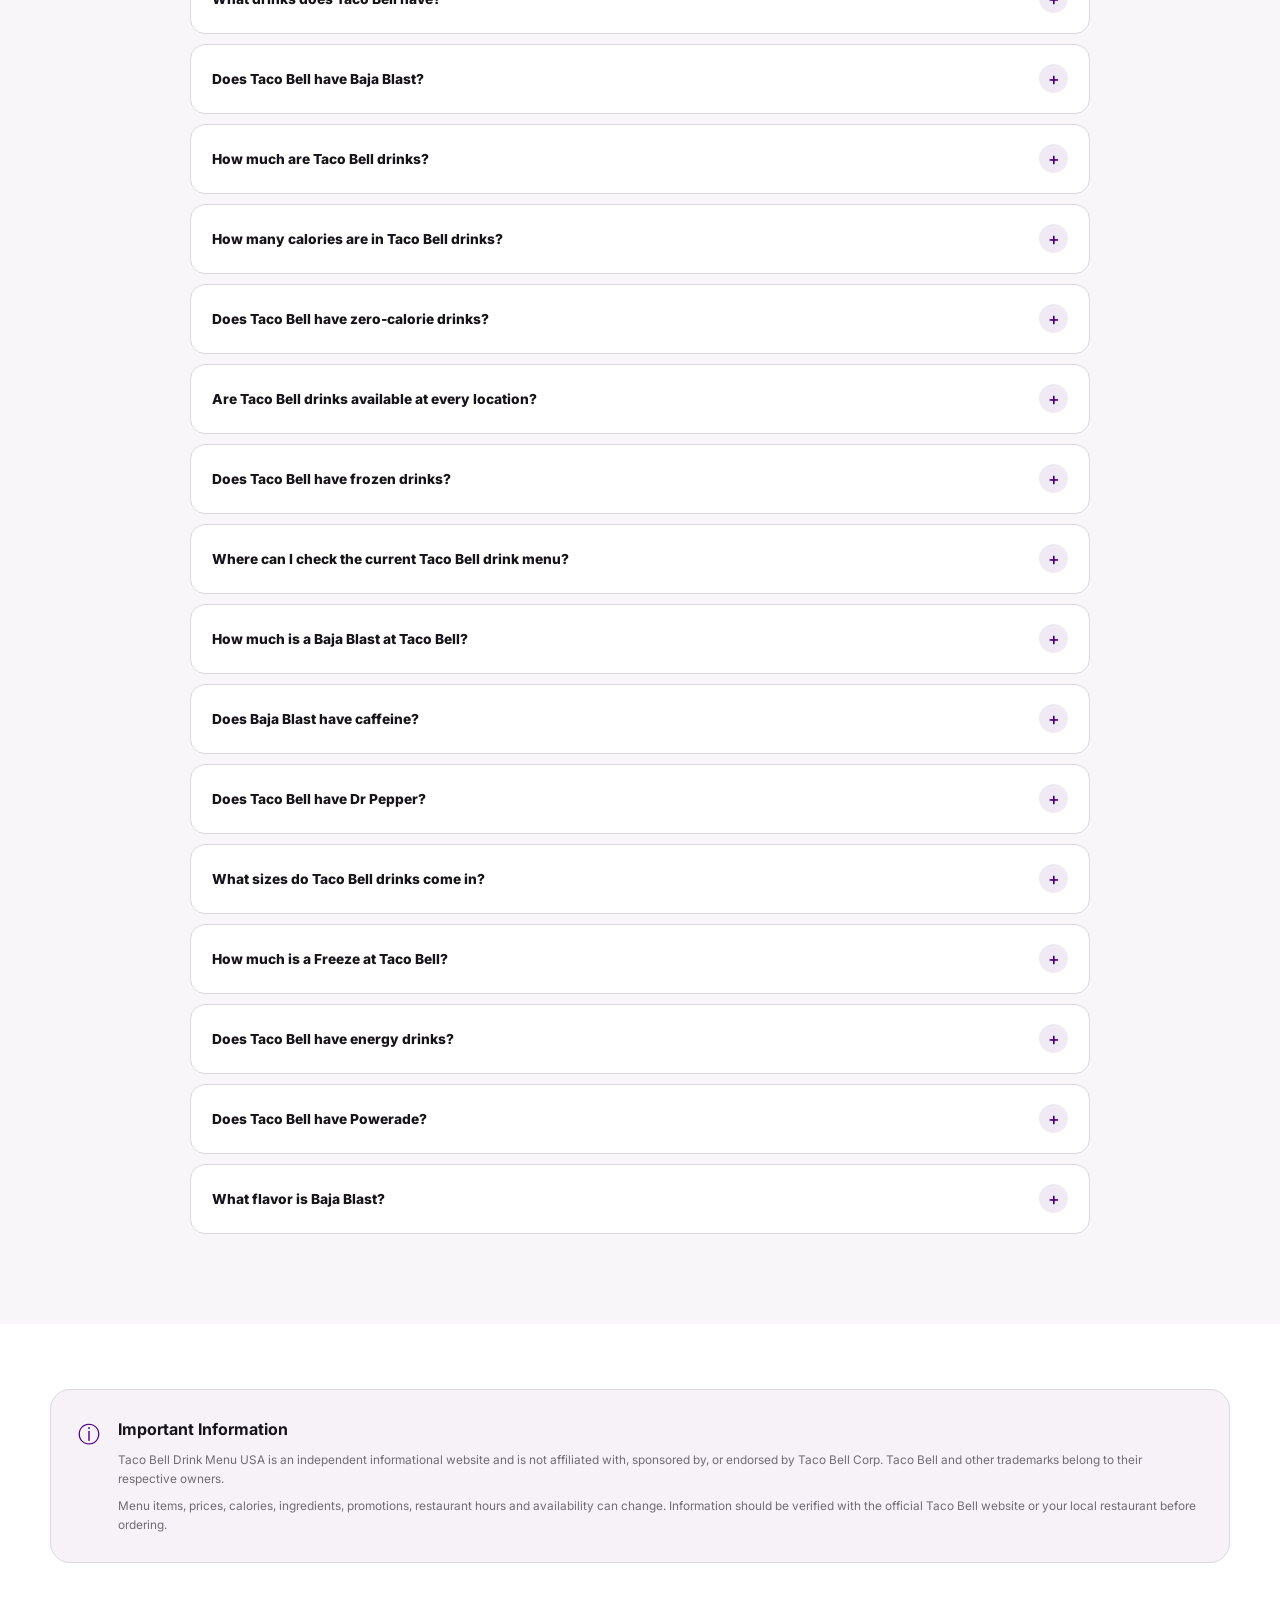
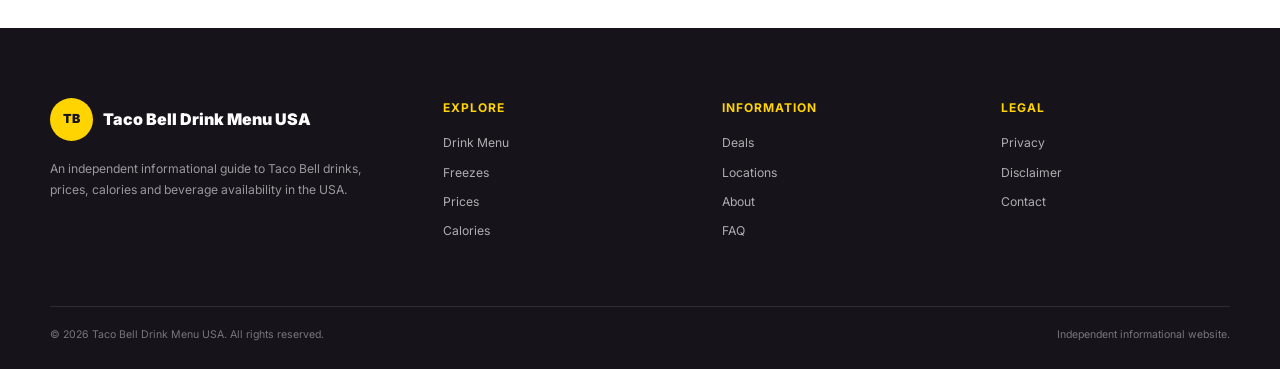
==== commit 47719aee: "Add 3 drink cards: Pineapple Freeze, Dragonfruit Berry Agua Refresca, Strawberry Tropics Energy + si" ====
--- a/index.html
+++ b/index.html
@@ -1145,6 +1145,50 @@
 
             <!-- FREEZE CARD -->
 
+            <!-- FREEZE CARD -->
+
+            <article class="freeze-card">
+
+                <div class="freeze-visual freeze-yellow">
+                    <img src="assets/images/pineapple-freeze.jpg" alt="Pineapple Freeze - yellow frozen pineapple drink" class="freeze-photo" loading="lazy">
+                </div>
+
+                <div class="freeze-body">
+
+                    <span class="mini-label">
+                        FREEZE
+                    </span>
+
+                    <h3>
+                        Pineapple Freeze
+                    </h3>
+
+                    <p>
+                        A sweet tropical pineapple frozen drink. Limited time on the official menu.
+                    </p>
+
+                    <div class="freeze-info">
+
+                        <span>
+                            160–190 Cal*
+                        </span>
+
+                        <span>
+                            Regular / Large*
+                        </span>
+
+                    </div>
+
+                    <a href="freezes.html" class="card-link">
+                        View Freeze →
+                    </a>
+
+                </div>
+
+            </article>
+
+
+
             <article class="freeze-card">
 
                 <div class="freeze-visual freeze-blue">
@@ -1274,6 +1318,44 @@
 
                 <p>
                     A tropical-inspired energy beverage. Medium only, $4.49.
+                </p>
+
+                <strong>
+                    50 Cal*
+                </strong>
+
+            </article>
+
+
+            <article class="refresh-card">
+
+                <img src="assets/images/dragonfruit-berry-refresca.jpg" alt="Dragonfruit Berry Agua Refresca - magenta dragonfruit iced drink" class="refresh-photo" loading="lazy">
+
+                <h3>
+                    Dragonfruit Berry Agua Refresca
+                </h3>
+
+                <p>
+                    A fruity dragonfruit and berry refresca. Medium only, $3.89.
+                </p>
+
+                <strong>
+                    180 Cal*
+                </strong>
+
+            </article>
+
+
+            <article class="refresh-card">
+
+                <img src="assets/images/strawberry-tropics-energy.jpg" alt="Strawberry Tropics Energy - red strawberry iced energy drink" class="refresh-photo" loading="lazy">
+
+                <h3>
+                    Strawberry Tropics Energy
+                </h3>
+
+                <p>
+                    A tropical strawberry energy beverage. Medium only, $4.49.
                 </p>
 
                 <strong>
--- a/style.css
+++ b/style.css
@@ -1018,6 +1018,10 @@
     background: #2583ca;
 }
 
+.freeze-yellow {
+    background: #f2b705;
+}
+
 .freeze-body {
     padding: 24px;
 }
